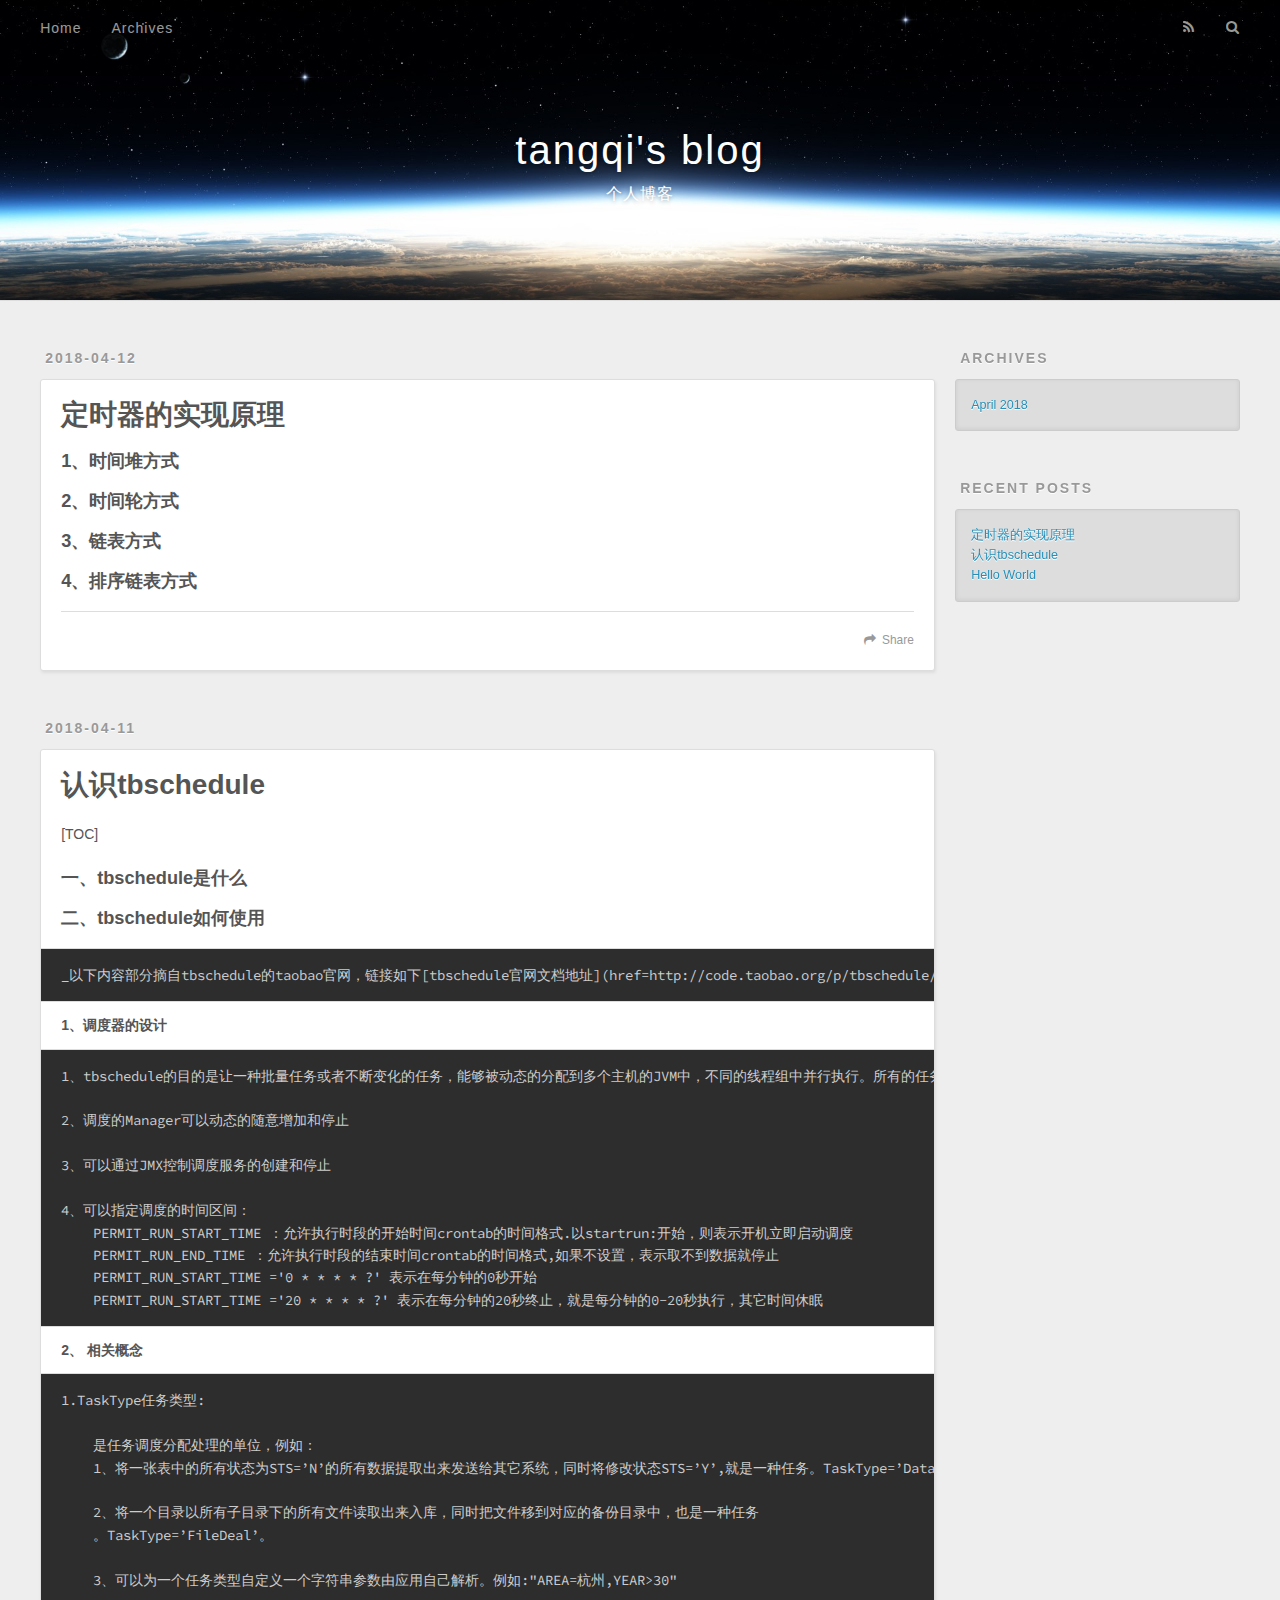
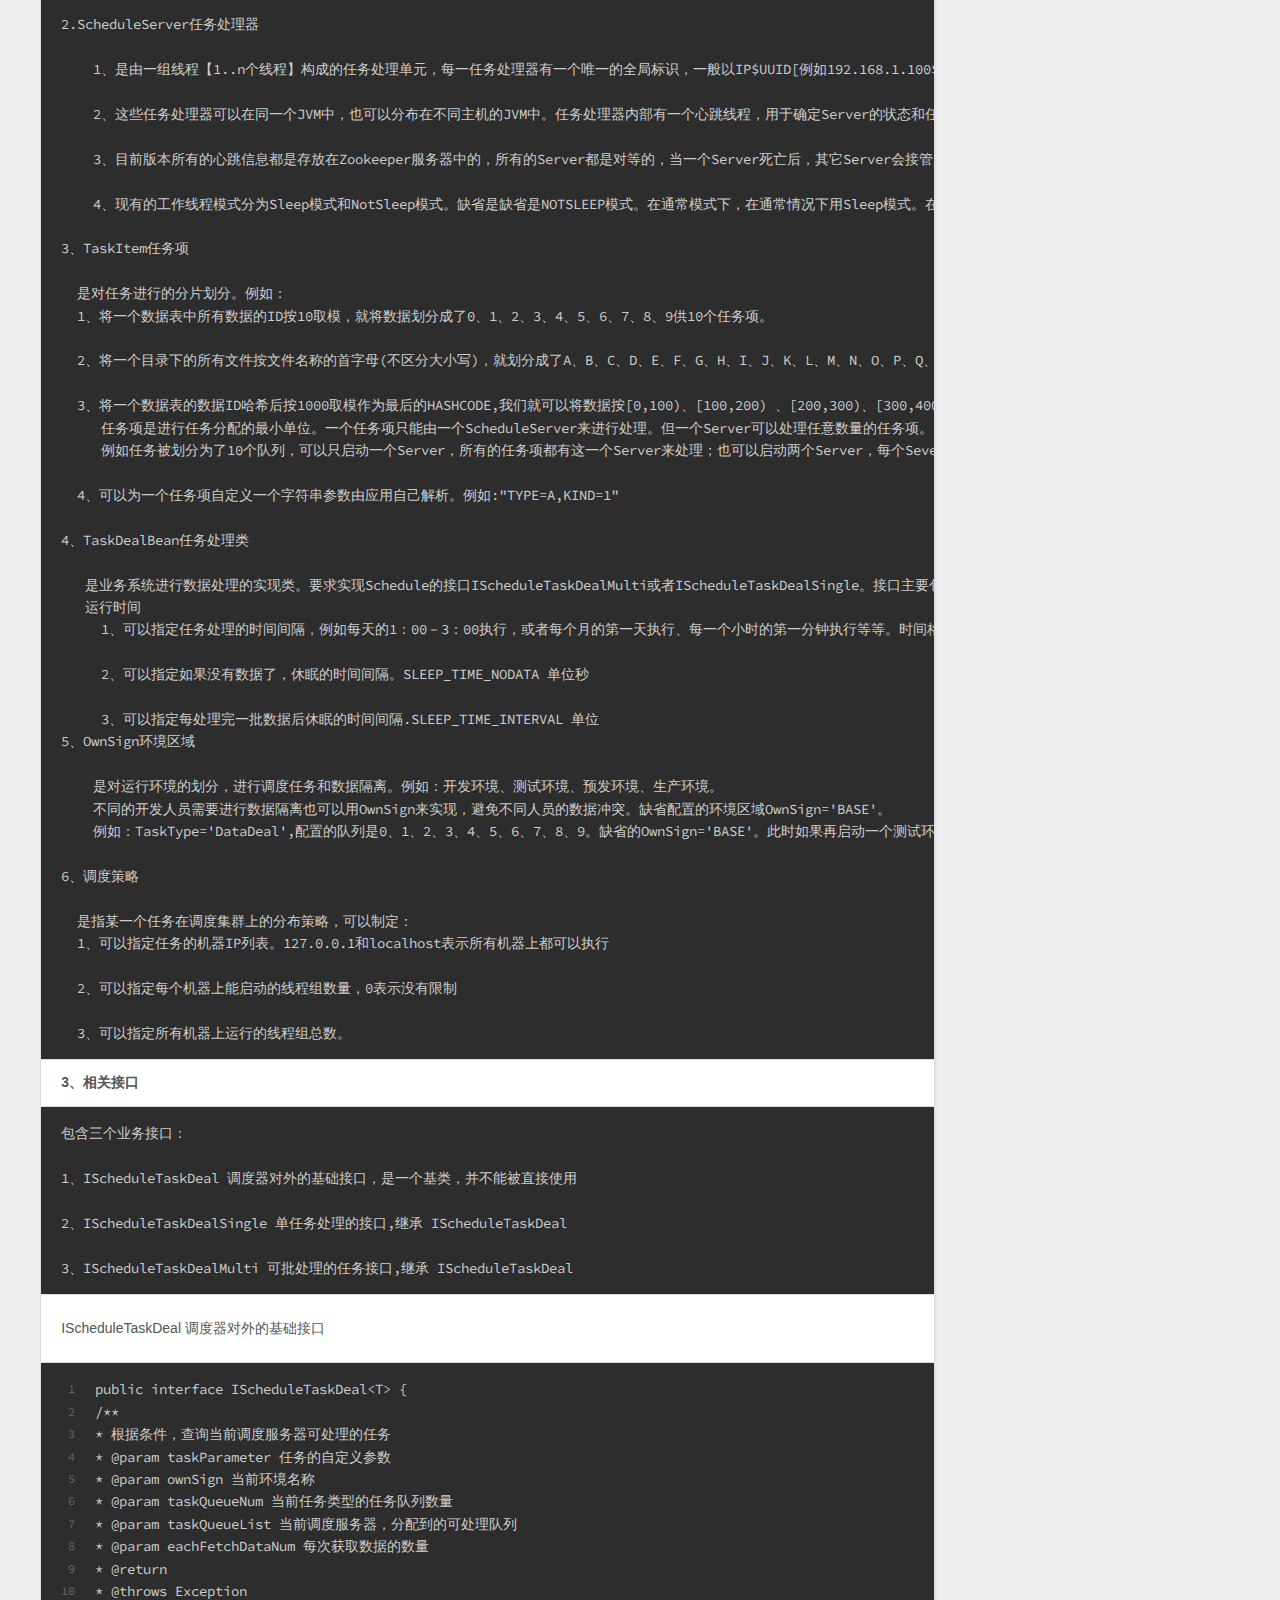
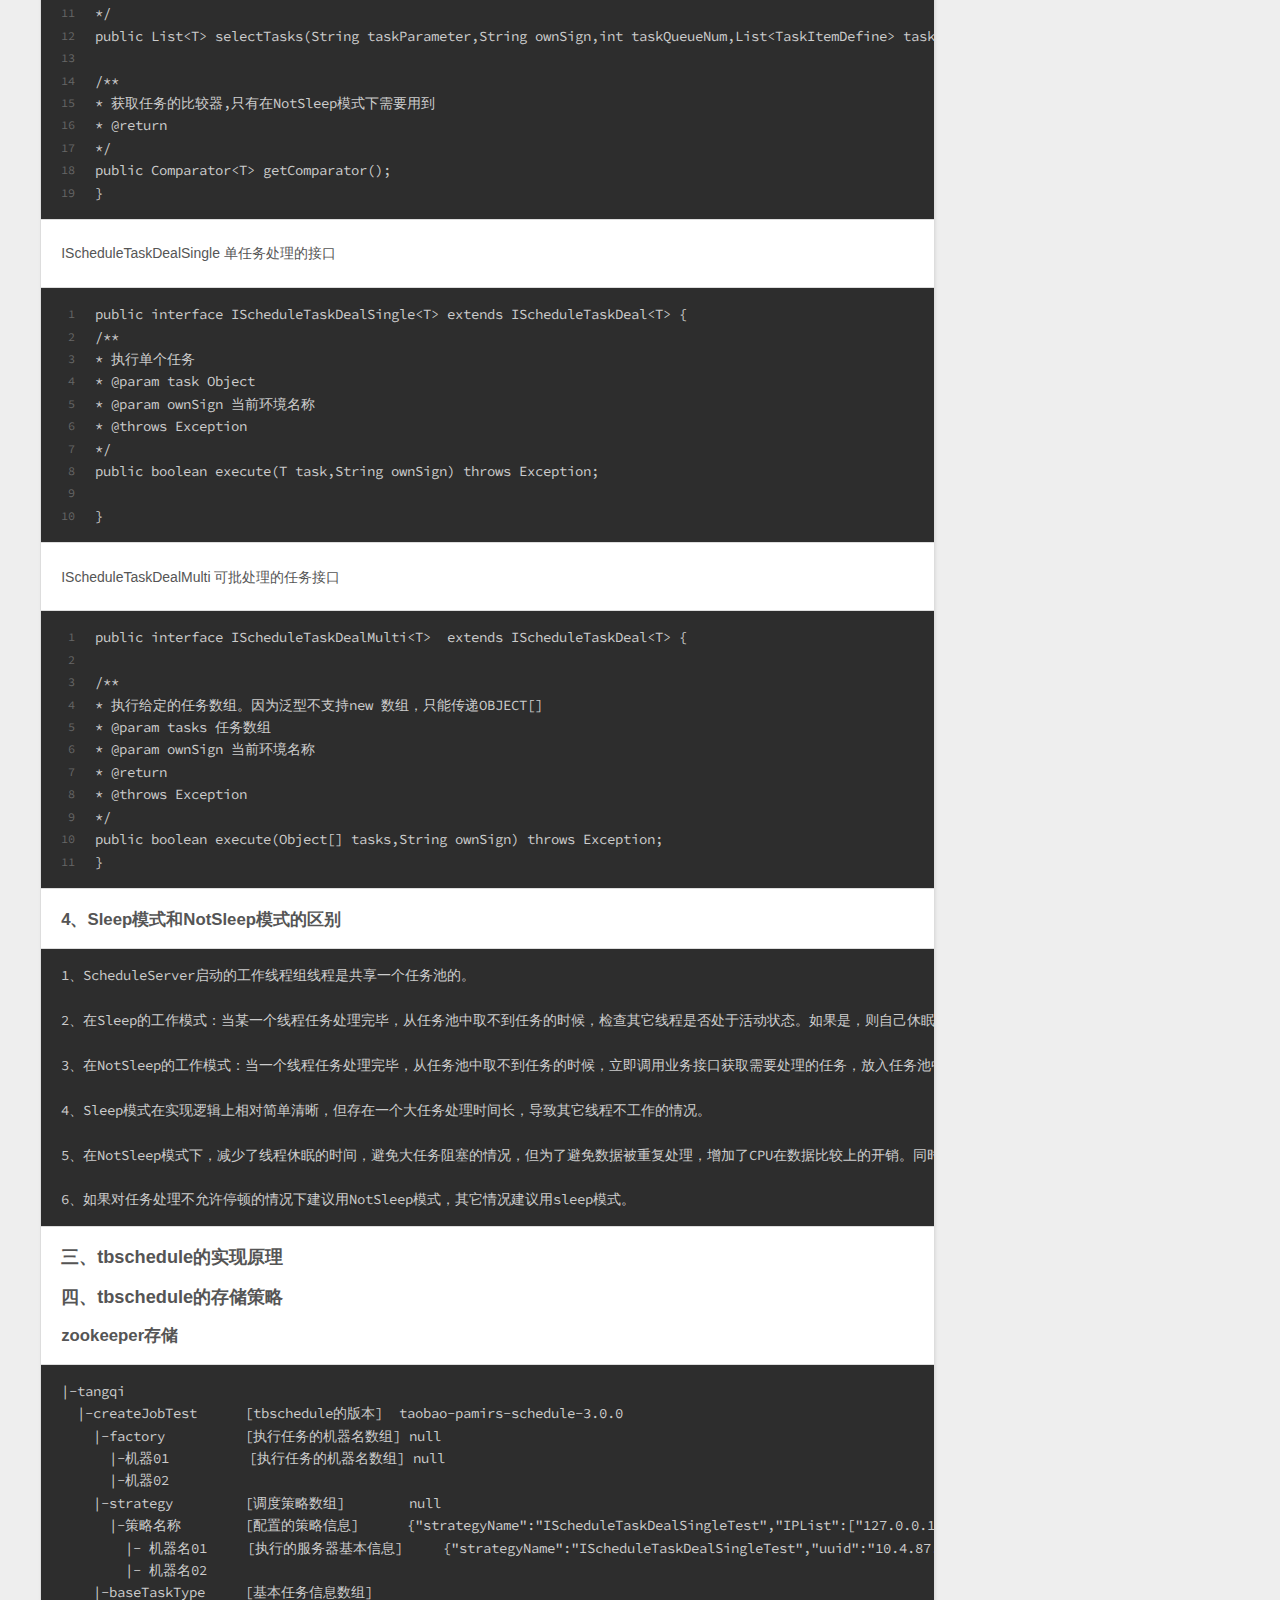
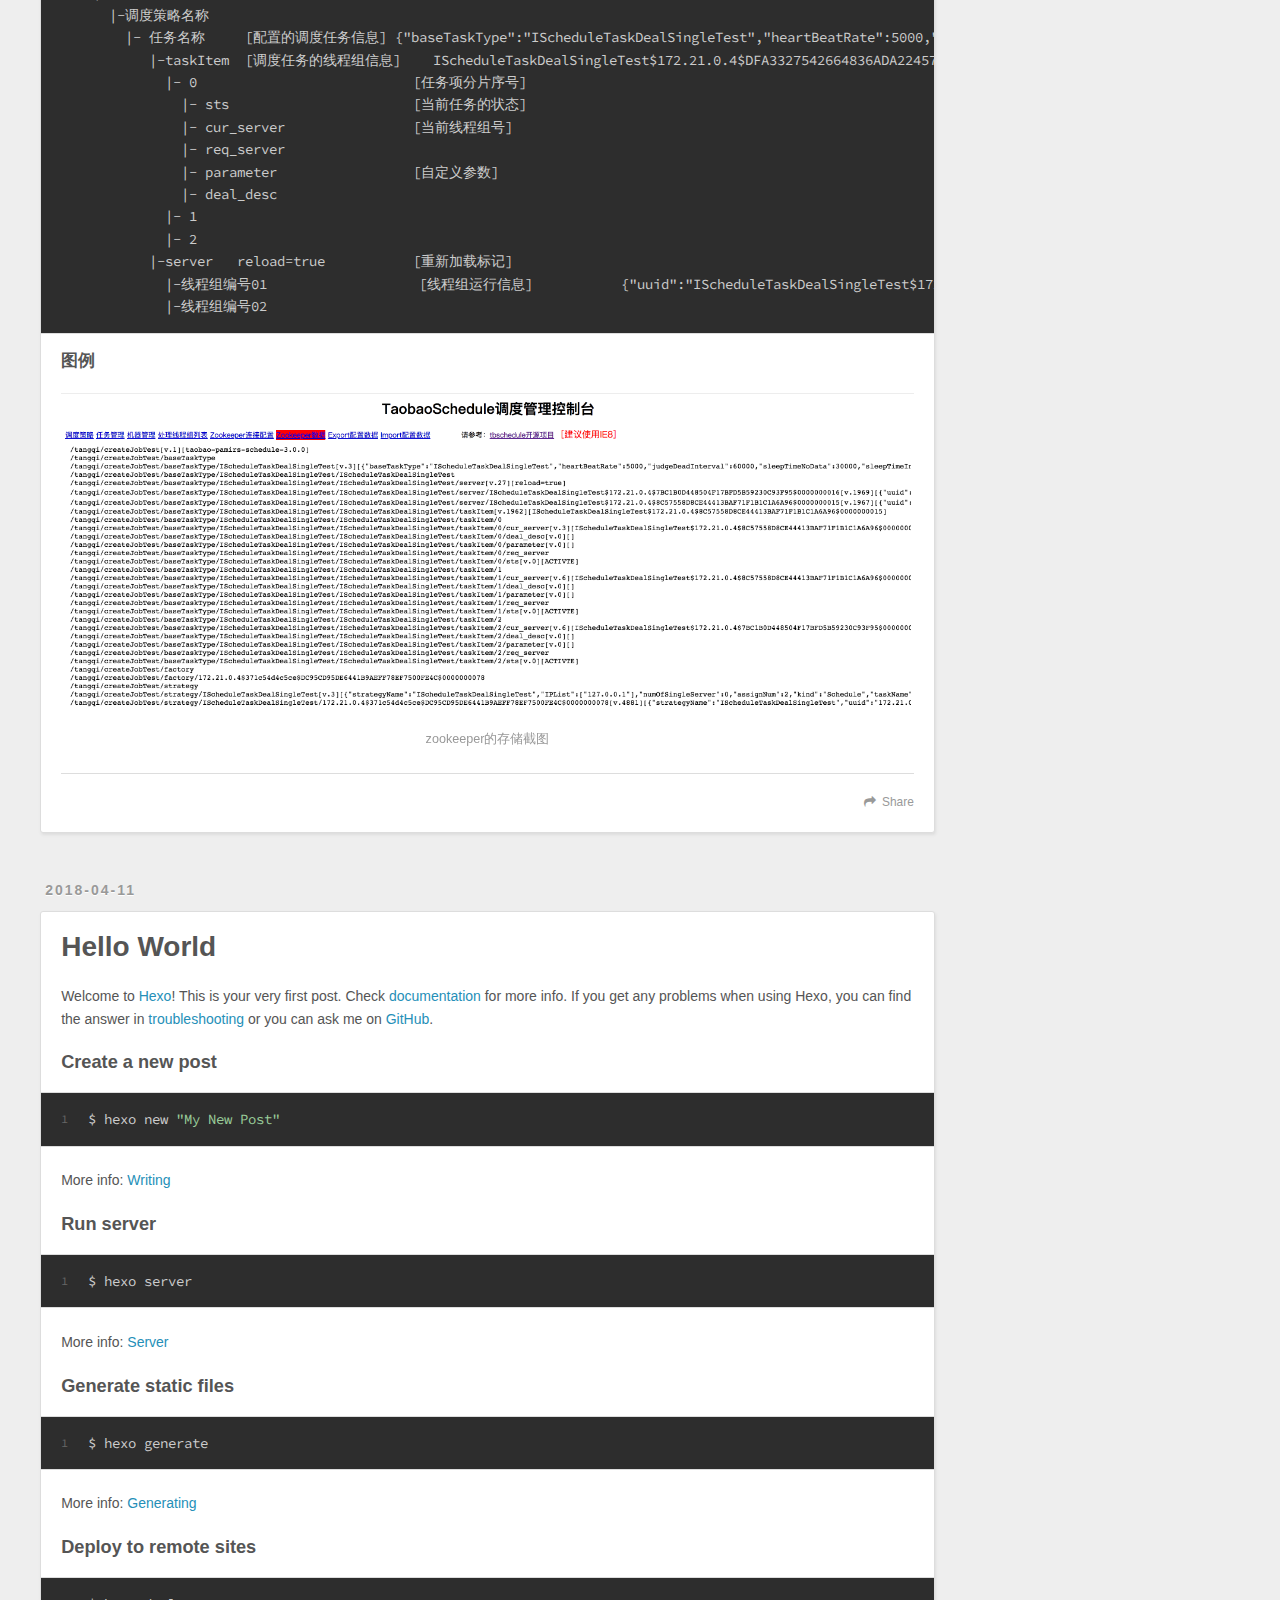
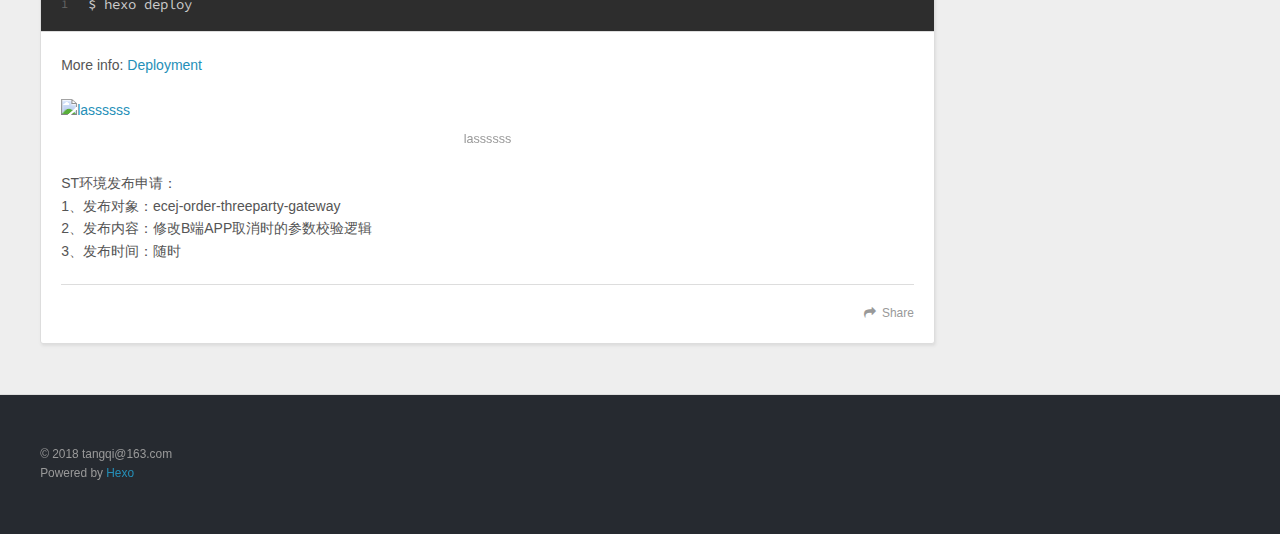
==== index.html @ 860bd38f "mac重构" ====
<!DOCTYPE html>
<html>
<head>
  <meta charset="utf-8">
  

  
  <title>tangqi&#39;s blog</title>
  <meta name="viewport" content="width=device-width, initial-scale=1, maximum-scale=1">
  <meta name="description" content="记录生活的点滴">
<meta property="og:type" content="website">
<meta property="og:title" content="tangqi&#39;s blog">
<meta property="og:url" content="http://yoursite.com/index.html">
<meta property="og:site_name" content="tangqi&#39;s blog">
<meta property="og:description" content="记录生活的点滴">
<meta property="og:locale" content="default">
<meta name="twitter:card" content="summary">
<meta name="twitter:title" content="tangqi&#39;s blog">
<meta name="twitter:description" content="记录生活的点滴">
  
    <link rel="alternate" href="/atom.xml" title="tangqi&#39;s blog" type="application/atom+xml">
  
  
    <link rel="icon" href="/favicon.png">
  
  
    <link href="//fonts.googleapis.com/css?family=Source+Code+Pro" rel="stylesheet" type="text/css">
  
  <link rel="stylesheet" href="/css/style.css">
</head>

<body>
  <div id="container">
    <div id="wrap">
      <header id="header">
  <div id="banner"></div>
  <div id="header-outer" class="outer">
    <div id="header-title" class="inner">
      <h1 id="logo-wrap">
        <a href="/" id="logo">tangqi&#39;s blog</a>
      </h1>
      
        <h2 id="subtitle-wrap">
          <a href="/" id="subtitle">个人博客</a>
        </h2>
      
    </div>
    <div id="header-inner" class="inner">
      <nav id="main-nav">
        <a id="main-nav-toggle" class="nav-icon"></a>
        
          <a class="main-nav-link" href="/">Home</a>
        
          <a class="main-nav-link" href="/archives">Archives</a>
        
      </nav>
      <nav id="sub-nav">
        
          <a id="nav-rss-link" class="nav-icon" href="/atom.xml" title="RSS Feed"></a>
        
        <a id="nav-search-btn" class="nav-icon" title="Search"></a>
      </nav>
      <div id="search-form-wrap">
        <form action="//google.com/search" method="get" accept-charset="UTF-8" class="search-form"><input type="search" name="q" class="search-form-input" placeholder="Search"><button type="submit" class="search-form-submit">&#xF002;</button><input type="hidden" name="sitesearch" value="http://yoursite.com"></form>
      </div>
    </div>
  </div>
</header>
      <div class="outer">
        <section id="main">
  
    <article id="post-定时器的实现原理" class="article article-type-post" itemscope itemprop="blogPost">
  <div class="article-meta">
    <a href="/2018/04/12/定时器的实现原理/" class="article-date">
  <time datetime="2018-04-12T03:17:11.000Z" itemprop="datePublished">2018-04-12</time>
</a>
    
  </div>
  <div class="article-inner">
    
    
      <header class="article-header">
        
  
    <h1 itemprop="name">
      <a class="article-title" href="/2018/04/12/定时器的实现原理/">定时器的实现原理</a>
    </h1>
  

      </header>
    
    <div class="article-entry" itemprop="articleBody">
      
        <h3 id="1、时间堆方式"><a href="#1、时间堆方式" class="headerlink" title="1、时间堆方式"></a>1、时间堆方式</h3><h3 id="2、时间轮方式"><a href="#2、时间轮方式" class="headerlink" title="2、时间轮方式"></a>2、时间轮方式</h3><h3 id="3、链表方式"><a href="#3、链表方式" class="headerlink" title="3、链表方式"></a>3、链表方式</h3><h3 id="4、排序链表方式"><a href="#4、排序链表方式" class="headerlink" title="4、排序链表方式"></a>4、排序链表方式</h3>
      
    </div>
    <footer class="article-footer">
      <a data-url="http://yoursite.com/2018/04/12/定时器的实现原理/" data-id="cjg4wrd3o0001itx9ycddxtvm" class="article-share-link">Share</a>
      
      
    </footer>
  </div>
  
</article>


  
    <article id="post-认识tbschedule" class="article article-type-post" itemscope itemprop="blogPost">
  <div class="article-meta">
    <a href="/2018/04/11/认识tbschedule/" class="article-date">
  <time datetime="2018-04-11T03:59:31.000Z" itemprop="datePublished">2018-04-11</time>
</a>
    
  </div>
  <div class="article-inner">
    
    
      <header class="article-header">
        
  
    <h1 itemprop="name">
      <a class="article-title" href="/2018/04/11/认识tbschedule/">认识tbschedule</a>
    </h1>
  

      </header>
    
    <div class="article-entry" itemprop="articleBody">
      
        <p>[TOC]</p>
<h3 id="一、tbschedule是什么"><a href="#一、tbschedule是什么" class="headerlink" title="一、tbschedule是什么"></a>一、tbschedule是什么</h3><h3 id="二、tbschedule如何使用"><a href="#二、tbschedule如何使用" class="headerlink" title="二、tbschedule如何使用"></a>二、tbschedule如何使用</h3><pre><code>_以下内容部分摘自tbschedule的taobao官网，链接如下[tbschedule官网文档地址](href=http://code.taobao.org/p/tbschedule/wiki/index/)_
</code></pre><h5 id="1、调度器的设计"><a href="#1、调度器的设计" class="headerlink" title="1、调度器的设计"></a>1、调度器的设计</h5><pre><code>1、tbschedule的目的是让一种批量任务或者不断变化的任务，能够被动态的分配到多个主机的JVM中，不同的线程组中并行执行。所有的任务能够被不重复，不遗漏的快速处理。

2、调度的Manager可以动态的随意增加和停止

3、可以通过JMX控制调度服务的创建和停止

4、可以指定调度的时间区间：
    PERMIT_RUN_START_TIME ：允许执行时段的开始时间crontab的时间格式.以startrun:开始，则表示开机立即启动调度
    PERMIT_RUN_END_TIME ：允许执行时段的结束时间crontab的时间格式,如果不设置，表示取不到数据就停止
    PERMIT_RUN_START_TIME =&apos;0 * * * * ?&apos; 表示在每分钟的0秒开始
    PERMIT_RUN_START_TIME =&apos;20 * * * * ?&apos; 表示在每分钟的20秒终止，就是每分钟的0-20秒执行，其它时间休眠
</code></pre><h5 id="2、-相关概念"><a href="#2、-相关概念" class="headerlink" title="2、 相关概念"></a>2、 相关概念</h5><pre><code>1.TaskType任务类型:

    是任务调度分配处理的单位，例如：
    1、将一张表中的所有状态为STS=’N’的所有数据提取出来发送给其它系统，同时将修改状态STS=’Y’,就是一种任务。TaskType=’DataDeal’

    2、将一个目录以所有子目录下的所有文件读取出来入库，同时把文件移到对应的备份目录中，也是一种任务
    。TaskType=’FileDeal’。

    3、可以为一个任务类型自定义一个字符串参数由应用自己解析。例如:&quot;AREA=杭州,YEAR&gt;30&quot;

2.ScheduleServer任务处理器

    1、是由一组线程【1..n个线程】构成的任务处理单元，每一任务处理器有一个唯一的全局标识，一般以IP$UUID[例如192.168.1.100$0C78F0C0FA084E54B6665F4D00FA73DC]的形式出现。 一个任务类型的数据可以由1..n个任务处理器同时进行。

    2、这些任务处理器可以在同一个JVM中，也可以分布在不同主机的JVM中。任务处理器内部有一个心跳线程，用于确定Server的状态和任务的动态分配，有一组工作线程，负责处理查询任务和具体的任务处理工作。

    3、目前版本所有的心跳信息都是存放在Zookeeper服务器中的，所有的Server都是对等的，当一个Server死亡后，其它Server会接管起拥有的任务队列，期间会有几个心跳周期的时延。后续可以用类似ConfigerServer类的存储。

    4、现有的工作线程模式分为Sleep模式和NotSleep模式。缺省是缺省是NOTSLEEP模式。在通常模式下，在通常情况下用Sleep模式。在一些特殊情况需要用NotSleep模式。两者之间的差异在后续进行描述。

3、TaskItem任务项

  是对任务进行的分片划分。例如：
  1、将一个数据表中所有数据的ID按10取模，就将数据划分成了0、1、2、3、4、5、6、7、8、9供10个任务项。

  2、将一个目录下的所有文件按文件名称的首字母(不区分大小写)，就划分成了A、B、C、D、E、F、G、H、I、J、K、L、M、N、O、P、Q、R、S、T、U、V、W、X、Y、Z供26个队列。

  3、将一个数据表的数据ID哈希后按1000取模作为最后的HASHCODE,我们就可以将数据按[0,100)、[100,200) 、[200,300)、[300,400) 、[400,500)、[500,600)、[600,700)、[700,800)、[800,900)、 [900,1000)划分为十个任务项，当然你也可以划分为100个任务项，最多是1000个任务项。
     任务项是进行任务分配的最小单位。一个任务项只能由一个ScheduleServer来进行处理。但一个Server可以处理任意数量的任务项。
     例如任务被划分为了10个队列，可以只启动一个Server，所有的任务项都有这一个Server来处理；也可以启动两个Server，每个Sever处理5个任务项；但最多只能启动10个Server，每一个ScheduleServer只处理一个任务项。如果在多，则第11个及之后的Server将不起作用，处于休眠状态。

  4、可以为一个任务项自定义一个字符串参数由应用自己解析。例如:&quot;TYPE=A,KIND=1&quot;

4、TaskDealBean任务处理类

   是业务系统进行数据处理的实现类。要求实现Schedule的接口IScheduleTaskDealMulti或者IScheduleTaskDealSingle。接口主要包括两个方法。一个是根据调度器分配到的队列查询数据的接口，一个是进行数据处理的接口。
   运行时间
     1、可以指定任务处理的时间间隔，例如每天的1：00－3：00执行，或者每个月的第一天执行、每一个小时的第一分钟执行等等。时间格式与crontab相同。如果不指定就表示一致运行。PERMIT_RUN_START_TIME,PERMIT_RUN_END_TIME

     2、可以指定如果没有数据了，休眠的时间间隔。SLEEP_TIME_NODATA 单位秒

     3、可以指定每处理完一批数据后休眠的时间间隔.SLEEP_TIME_INTERVAL 单位
5、OwnSign环境区域

    是对运行环境的划分，进行调度任务和数据隔离。例如：开发环境、测试环境、预发环境、生产环境。
    不同的开发人员需要进行数据隔离也可以用OwnSign来实现，避免不同人员的数据冲突。缺省配置的环境区域OwnSign=&apos;BASE&apos;。
    例如：TaskType=&apos;DataDeal&apos;,配置的队列是0、1、2、3、4、5、6、7、8、9。缺省的OwnSign=&apos;BASE&apos;。此时如果再启动一个测试环境，则Schedule会动态生成一个TaskType=&apos;DataDeal-Test&apos;的任务类型，环境会作为一个变量传递给业务接口，由业务接口的实现类，在读取数据和处理数据的时候进行确定。业务系统一种典型的做法就是在数据表中增加一个OWN_SIGN字段。在创建数据的时候根据运行环境填入对应的环境名称，在Schedule中就可以环境的区分了。

6、调度策略

  是指某一个任务在调度集群上的分布策略，可以制定：
  1、可以指定任务的机器IP列表。127.0.0.1和localhost表示所有机器上都可以执行

  2、可以指定每个机器上能启动的线程组数量，0表示没有限制

  3、可以指定所有机器上运行的线程组总数。
</code></pre><h5 id="3、相关接口"><a href="#3、相关接口" class="headerlink" title="3、相关接口"></a>3、相关接口</h5><pre><code>包含三个业务接口：

1、IScheduleTaskDeal 调度器对外的基础接口，是一个基类，并不能被直接使用

2、IScheduleTaskDealSingle 单任务处理的接口,继承 IScheduleTaskDeal

3、IScheduleTaskDealMulti 可批处理的任务接口,继承 IScheduleTaskDeal
</code></pre><p>IScheduleTaskDeal 调度器对外的基础接口<br><figure class="highlight plain"><table><tr><td class="gutter"><pre><span class="line">1</span><br><span class="line">2</span><br><span class="line">3</span><br><span class="line">4</span><br><span class="line">5</span><br><span class="line">6</span><br><span class="line">7</span><br><span class="line">8</span><br><span class="line">9</span><br><span class="line">10</span><br><span class="line">11</span><br><span class="line">12</span><br><span class="line">13</span><br><span class="line">14</span><br><span class="line">15</span><br><span class="line">16</span><br><span class="line">17</span><br><span class="line">18</span><br><span class="line">19</span><br></pre></td><td class="code"><pre><span class="line">public interface IScheduleTaskDeal&lt;T&gt; &#123;</span><br><span class="line">/**</span><br><span class="line">* 根据条件，查询当前调度服务器可处理的任务</span><br><span class="line">* @param taskParameter 任务的自定义参数</span><br><span class="line">* @param ownSign 当前环境名称</span><br><span class="line">* @param taskQueueNum 当前任务类型的任务队列数量</span><br><span class="line">* @param taskQueueList 当前调度服务器，分配到的可处理队列</span><br><span class="line">* @param eachFetchDataNum 每次获取数据的数量</span><br><span class="line">* @return</span><br><span class="line">* @throws Exception</span><br><span class="line">*/</span><br><span class="line">public List&lt;T&gt; selectTasks(String taskParameter,String ownSign,int taskQueueNum,List&lt;TaskItemDefine&gt; taskItemList,int eachFetchDataNum) throws Exception;</span><br><span class="line"></span><br><span class="line">/**</span><br><span class="line">* 获取任务的比较器,只有在NotSleep模式下需要用到</span><br><span class="line">* @return</span><br><span class="line">*/</span><br><span class="line">public Comparator&lt;T&gt; getComparator();</span><br><span class="line">&#125;</span><br></pre></td></tr></table></figure></p>
<p>IScheduleTaskDealSingle 单任务处理的接口<br><figure class="highlight plain"><table><tr><td class="gutter"><pre><span class="line">1</span><br><span class="line">2</span><br><span class="line">3</span><br><span class="line">4</span><br><span class="line">5</span><br><span class="line">6</span><br><span class="line">7</span><br><span class="line">8</span><br><span class="line">9</span><br><span class="line">10</span><br></pre></td><td class="code"><pre><span class="line">public interface IScheduleTaskDealSingle&lt;T&gt; extends IScheduleTaskDeal&lt;T&gt; &#123;</span><br><span class="line">/**</span><br><span class="line">* 执行单个任务</span><br><span class="line">* @param task Object</span><br><span class="line">* @param ownSign 当前环境名称</span><br><span class="line">* @throws Exception</span><br><span class="line">*/</span><br><span class="line">public boolean execute(T task,String ownSign) throws Exception;</span><br><span class="line"></span><br><span class="line">&#125;</span><br></pre></td></tr></table></figure></p>
<p>IScheduleTaskDealMulti 可批处理的任务接口<br><figure class="highlight plain"><table><tr><td class="gutter"><pre><span class="line">1</span><br><span class="line">2</span><br><span class="line">3</span><br><span class="line">4</span><br><span class="line">5</span><br><span class="line">6</span><br><span class="line">7</span><br><span class="line">8</span><br><span class="line">9</span><br><span class="line">10</span><br><span class="line">11</span><br></pre></td><td class="code"><pre><span class="line">public interface IScheduleTaskDealMulti&lt;T&gt;  extends IScheduleTaskDeal&lt;T&gt; &#123;</span><br><span class="line"></span><br><span class="line">/**</span><br><span class="line">* 执行给定的任务数组。因为泛型不支持new 数组，只能传递OBJECT[]</span><br><span class="line">* @param tasks 任务数组</span><br><span class="line">* @param ownSign 当前环境名称</span><br><span class="line">* @return</span><br><span class="line">* @throws Exception</span><br><span class="line">*/</span><br><span class="line">public boolean execute(Object[] tasks,String ownSign) throws Exception;</span><br><span class="line">&#125;</span><br></pre></td></tr></table></figure></p>
<h4 id="4、Sleep模式和NotSleep模式的区别"><a href="#4、Sleep模式和NotSleep模式的区别" class="headerlink" title="4、Sleep模式和NotSleep模式的区别"></a>4、Sleep模式和NotSleep模式的区别</h4><pre><code>1、ScheduleServer启动的工作线程组线程是共享一个任务池的。

2、在Sleep的工作模式：当某一个线程任务处理完毕，从任务池中取不到任务的时候，检查其它线程是否处于活动状态。如果是，则自己休眠；如果其它线程都已经因为没有任务进入休眠，当前线程是最后一个活动线程的时候，就调用业务接口，获取需要处理的任务，放入任务池中，同时唤醒其它休眠线程开始工作。

3、在NotSleep的工作模式：当一个线程任务处理完毕，从任务池中取不到任务的时候，立即调用业务接口获取需要处理的任务，放入任务池中。

4、Sleep模式在实现逻辑上相对简单清晰，但存在一个大任务处理时间长，导致其它线程不工作的情况。

5、在NotSleep模式下，减少了线程休眠的时间，避免大任务阻塞的情况，但为了避免数据被重复处理，增加了CPU在数据比较上的开销。同时要求业务接口实现对象的比较接口。

6、如果对任务处理不允许停顿的情况下建议用NotSleep模式，其它情况建议用sleep模式。
</code></pre><h3 id="三、tbschedule的实现原理"><a href="#三、tbschedule的实现原理" class="headerlink" title="三、tbschedule的实现原理"></a>三、tbschedule的实现原理</h3><h3 id="四、tbschedule的存储策略"><a href="#四、tbschedule的存储策略" class="headerlink" title="四、tbschedule的存储策略"></a>四、tbschedule的存储策略</h3><h4 id="zookeeper存储"><a href="#zookeeper存储" class="headerlink" title="zookeeper存储"></a>zookeeper存储</h4><pre><code>|-tangqi
  |-createJobTest      [tbschedule的版本]  taobao-pamirs-schedule-3.0.0
    |-factory          [执行任务的机器名数组] null
      |-机器01          [执行任务的机器名数组] null
      |-机器02
    |-strategy         [调度策略数组]        null
      |-策略名称        [配置的策略信息]      {&quot;strategyName&quot;:&quot;IScheduleTaskDealSingleTest&quot;,&quot;IPList&quot;:[&quot;127.0.0.1&quot;],&quot;numOfSingleServer&quot;:1,&quot;assignNum&quot;:2,&quot;kind&quot;:&quot;Schedule&quot;,&quot;taskName&quot;:&quot;IScheduleTaskDealSingleTest&quot;,&quot;taskParameter&quot;:&quot;&quot;,&quot;sts&quot;:&quot;resume&quot;}
        |- 机器名01     [执行的服务器基本信息]     {&quot;strategyName&quot;:&quot;IScheduleTaskDealSingleTest&quot;,&quot;uuid&quot;:&quot;10.4.87.126$tangqideMacBook-Pro.local$DAA4F8EC1A6440DFA5DED2CC70836DF1$0000000076&quot;,&quot;requestNum&quot;:1,&quot;currentNum&quot;:0,&quot;message&quot;:&quot;&quot;}
        |- 机器名02
    |-baseTaskType     [基本任务信息数组]
      |-调度策略名称
        |- 任务名称     [配置的调度任务信息] {&quot;baseTaskType&quot;:&quot;IScheduleTaskDealSingleTest&quot;,&quot;heartBeatRate&quot;:5000,&quot;judgeDeadInterval&quot;:60000,&quot;sleepTimeNoData&quot;:30000,&quot;sleepTimeInterval&quot;:30000,&quot;fetchDataNumber&quot;:200,&quot;executeNumber&quot;:1,&quot;threadNumber&quot;:5,&quot;processorType&quot;:&quot;SLEEP&quot;,&quot;permitRunStartTime&quot;:&quot;0 0/1 * * * ? &quot;,&quot;expireOwnSignInterval&quot;:1.0,&quot;dealBeanName&quot;:&quot;iScheduleTaskDealSingleTest&quot;,&quot;taskParameter&quot;:&quot;&quot;,&quot;taskKind&quot;:&quot;static&quot;,&quot;taskItems&quot;:[&quot;0&quot;,&quot;1&quot;,&quot;2&quot;],&quot;maxTaskItemsOfOneThreadGroup&quot;:0,&quot;version&quot;:0,&quot;sts&quot;:&quot;resume&quot;}
           |-taskItem  [调度任务的线程组信息]    IScheduleTaskDealSingleTest$172.21.0.4$DFA3327542664836ADA22457DF3E475E$0000000000
             |- 0                           [任务项分片序号]
               |- sts                       [当前任务的状态]
               |- cur_server                [当前线程组号]
               |- req_server
               |- parameter                 [自定义参数]
               |- deal_desc
             |- 1
             |- 2
           |-server   reload=true           [重新加载标记]
             |-线程组编号01                   [线程组运行信息]           {&quot;uuid&quot;:&quot;IScheduleTaskDealSingleTest$172.21.0.4$DE7717722A4044E5B2DEF48010851494$0000000002&quot;,&quot;id&quot;:18041781511180,&quot;taskType&quot;:&quot;IScheduleTaskDealSingleTest&quot;,&quot;baseTaskType&quot;:&quot;IScheduleTaskDealSingleTest&quot;,&quot;ownSign&quot;:&quot;BASE&quot;,&quot;ip&quot;:&quot;172.21.0.4&quot;,&quot;hostName&quot;:&quot;371c54d4c5ce&quot;,&quot;threadNum&quot;:5,&quot;registerTime&quot;:&quot;2018-04-17 10:48:21&quot;,&quot;heartBeatTime&quot;:&quot;2018-04-17 11:03:52&quot;,&quot;lastFetchDataTime&quot;:&quot;2018-04-17 11:03:35&quot;,&quot;dealInfoDesc&quot;:&quot;到达开始时间,resume调度:FetchDataCount\u003d29,FetchDataNum\u003d290000,DealDataSucess\u003d290000,DealDataFail\u003d0,DealSpendTime\u003d1845,otherCompareCount\u003d0&quot;,&quot;nextRunStartTime&quot;:&quot;2018-04-17 11:04:00&quot;,&quot;nextRunEndTime&quot;:&quot;当不能获取到数据的时候pause&quot;,&quot;version&quot;:203,&quot;isRegister&quot;:true,&quot;managerFactoryUUID&quot;:&quot;172.21.0.4$371c54d4c5ce$B47DA5478C0D49D092592F584F4A3A51$0000000075&quot;}
             |-线程组编号02
</code></pre><h4 id="图例"><a href="#图例" class="headerlink" title="图例"></a>图例</h4><p><img src="/2018/04/11/认识tbschedule/tbschedule_zookeeper.png" alt="zookeeper的存储截图"></p>

      
    </div>
    <footer class="article-footer">
      <a data-url="http://yoursite.com/2018/04/11/认识tbschedule/" data-id="cjg4wrd3w0002itx9p0rtgrrb" class="article-share-link">Share</a>
      
      
    </footer>
  </div>
  
</article>


  
    <article id="post-hello-world" class="article article-type-post" itemscope itemprop="blogPost">
  <div class="article-meta">
    <a href="/2018/04/11/hello-world/" class="article-date">
  <time datetime="2018-04-11T03:37:21.997Z" itemprop="datePublished">2018-04-11</time>
</a>
    
  </div>
  <div class="article-inner">
    
    
      <header class="article-header">
        
  
    <h1 itemprop="name">
      <a class="article-title" href="/2018/04/11/hello-world/">Hello World</a>
    </h1>
  

      </header>
    
    <div class="article-entry" itemprop="articleBody">
      
        <p>Welcome to <a href="https://hexo.io/" target="_blank" rel="noopener">Hexo</a>! This is your very first post. Check <a href="https://hexo.io/docs/" target="_blank" rel="noopener">documentation</a> for more info. If you get any problems when using Hexo, you can find the answer in <a href="https://hexo.io/docs/troubleshooting.html" target="_blank" rel="noopener">troubleshooting</a> or you can ask me on <a href="https://github.com/hexojs/hexo/issues" target="_blank" rel="noopener">GitHub</a>.</p>
<h3 id="Create-a-new-post"><a href="#Create-a-new-post" class="headerlink" title="Create a new post"></a>Create a new post</h3><figure class="highlight bash"><table><tr><td class="gutter"><pre><span class="line">1</span><br></pre></td><td class="code"><pre><span class="line">$ hexo new <span class="string">"My New Post"</span></span><br></pre></td></tr></table></figure>
<p>More info: <a href="https://hexo.io/docs/writing.html" target="_blank" rel="noopener">Writing</a></p>
<h3 id="Run-server"><a href="#Run-server" class="headerlink" title="Run server"></a>Run server</h3><figure class="highlight bash"><table><tr><td class="gutter"><pre><span class="line">1</span><br></pre></td><td class="code"><pre><span class="line">$ hexo server</span><br></pre></td></tr></table></figure>
<p>More info: <a href="https://hexo.io/docs/server.html" target="_blank" rel="noopener">Server</a></p>
<h3 id="Generate-static-files"><a href="#Generate-static-files" class="headerlink" title="Generate static files"></a>Generate static files</h3><figure class="highlight bash"><table><tr><td class="gutter"><pre><span class="line">1</span><br></pre></td><td class="code"><pre><span class="line">$ hexo generate</span><br></pre></td></tr></table></figure>
<p>More info: <a href="https://hexo.io/docs/generating.html" target="_blank" rel="noopener">Generating</a></p>
<h3 id="Deploy-to-remote-sites"><a href="#Deploy-to-remote-sites" class="headerlink" title="Deploy to remote sites"></a>Deploy to remote sites</h3><figure class="highlight bash"><table><tr><td class="gutter"><pre><span class="line">1</span><br></pre></td><td class="code"><pre><span class="line">$ hexo deploy</span><br></pre></td></tr></table></figure>
<p>More info: <a href="https://hexo.io/docs/deployment.html" target="_blank" rel="noopener">Deployment</a></p>
<p><img src="/2018/04/11/hello-world/ls.png" alt="lassssss"></p>
<p>ST环境发布申请：<br>1、发布对象：ecej-order-threeparty-gateway<br>2、发布内容：修改B端APP取消时的参数校验逻辑<br>3、发布时间：随时</p>

      
    </div>
    <footer class="article-footer">
      <a data-url="http://yoursite.com/2018/04/11/hello-world/" data-id="cjg4wrd3f0000itx9uxq7nbwk" class="article-share-link">Share</a>
      
      
    </footer>
  </div>
  
</article>


  


</section>
        
          <aside id="sidebar">
  
    

  
    

  
    
  
    
  <div class="widget-wrap">
    <h3 class="widget-title">Archives</h3>
    <div class="widget">
      <ul class="archive-list"><li class="archive-list-item"><a class="archive-list-link" href="/archives/2018/04/">April 2018</a></li></ul>
    </div>
  </div>


  
    
  <div class="widget-wrap">
    <h3 class="widget-title">Recent Posts</h3>
    <div class="widget">
      <ul>
        
          <li>
            <a href="/2018/04/12/定时器的实现原理/">定时器的实现原理</a>
          </li>
        
          <li>
            <a href="/2018/04/11/认识tbschedule/">认识tbschedule</a>
          </li>
        
          <li>
            <a href="/2018/04/11/hello-world/">Hello World</a>
          </li>
        
      </ul>
    </div>
  </div>

  
</aside>
        
      </div>
      <footer id="footer">
  
  <div class="outer">
    <div id="footer-info" class="inner">
      &copy; 2018 tangqi@163.com<br>
      Powered by <a href="http://hexo.io/" target="_blank">Hexo</a>
    </div>
  </div>
</footer>
    </div>
    <nav id="mobile-nav">
  
    <a href="/" class="mobile-nav-link">Home</a>
  
    <a href="/archives" class="mobile-nav-link">Archives</a>
  
</nav>
    

<script src="//ajax.googleapis.com/ajax/libs/jquery/2.0.3/jquery.min.js"></script>


  <link rel="stylesheet" href="/fancybox/jquery.fancybox.css">
  <script src="/fancybox/jquery.fancybox.pack.js"></script>


<script src="/js/script.js"></script>



  </div>
</body>
</html>
---- css/style.css ----
body {
  width: 100%;
}
body:before,
body:after {
  content: "";
  display: table;
}
body:after {
  clear: both;
}
html,
body,
div,
span,
applet,
object,
iframe,
h1,
h2,
h3,
h4,
h5,
h6,
p,
blockquote,
pre,
a,
abbr,
acronym,
address,
big,
cite,
code,
del,
dfn,
em,
img,
ins,
kbd,
q,
s,
samp,
small,
strike,
strong,
sub,
sup,
tt,
var,
dl,
dt,
dd,
ol,
ul,
li,
fieldset,
form,
label,
legend,
table,
caption,
tbody,
tfoot,
thead,
tr,
th,
td {
  margin: 0;
  padding: 0;
  border: 0;
  outline: 0;
  font-weight: inherit;
  font-style: inherit;
  font-family: inherit;
  font-size: 100%;
  vertical-align: baseline;
}
body {
  line-height: 1;
  color: #000;
  background: #fff;
}
ol,
ul {
  list-style: none;
}
table {
  border-collapse: separate;
  border-spacing: 0;
  vertical-align: middle;
}
caption,
th,
td {
  text-align: left;
  font-weight: normal;
  vertical-align: middle;
}
a img {
  border: none;
}
input,
button {
  margin: 0;
  padding: 0;
}
input::-moz-focus-inner,
button::-moz-focus-inner {
  border: 0;
  padding: 0;
}
@font-face {
  font-family: FontAwesome;
  font-style: normal;
  font-weight: normal;
  src: url("fonts/fontawesome-webfont.eot?v=#4.0.3");
  src: url("fonts/fontawesome-webfont.eot?#iefix&v=#4.0.3") format("embedded-opentype"), url("fonts/fontawesome-webfont.woff?v=#4.0.3") format("woff"), url("fonts/fontawesome-webfont.ttf?v=#4.0.3") format("truetype"), url("fonts/fontawesome-webfont.svg#fontawesomeregular?v=#4.0.3") format("svg");
}
html,
body,
#container {
  height: 100%;
}
body {
  background: #eee;
  font: 14px -apple-system, BlinkMacSystemFont, "Segoe UI", "Roboto", "Oxygen", "Ubuntu", "Cantarell", "Fira Sans", "Droid Sans", "Helvetica Neue", sans-serif;
  -webkit-text-size-adjust: 100%;
}
.outer {
  max-width: 1220px;
  margin: 0 auto;
  padding: 0 20px;
}
.outer:before,
.outer:after {
  content: "";
  display: table;
}
.outer:after {
  clear: both;
}
.inner {
  display: inline;
  float: left;
  width: 98.33333333333333%;
  margin: 0 0.833333333333333%;
}
.left,
.alignleft {
  float: left;
}
.right,
.alignright {
  float: right;
}
.clear {
  clear: both;
}
#container {
  position: relative;
}
.mobile-nav-on {
  overflow: hidden;
}
#wrap {
  height: 100%;
  width: 100%;
  position: absolute;
  top: 0;
  left: 0;
  -webkit-transition: 0.2s ease-out;
  -moz-transition: 0.2s ease-out;
  -ms-transition: 0.2s ease-out;
  transition: 0.2s ease-out;
  z-index: 1;
  background: #eee;
}
.mobile-nav-on #wrap {
  left: 280px;
}
@media screen and (min-width: 768px) {
  #main {
    display: inline;
    float: left;
    width: 73.33333333333333%;
    margin: 0 0.833333333333333%;
  }
}
.article-date,
.article-category-link,
.archive-year,
.widget-title {
  text-decoration: none;
  text-transform: uppercase;
  letter-spacing: 2px;
  color: #999;
  margin-bottom: 1em;
  margin-left: 5px;
  line-height: 1em;
  text-shadow: 0 1px #fff;
  font-weight: bold;
}
.article-inner,
.archive-article-inner {
  background: #fff;
  -webkit-box-shadow: 1px 2px 3px #ddd;
  box-shadow: 1px 2px 3px #ddd;
  border: 1px solid #ddd;
  border-radius: 3px;
}
.article-entry h1,
.widget h1 {
  font-size: 2em;
}
.article-entry h2,
.widget h2 {
  font-size: 1.5em;
}
.article-entry h3,
.widget h3 {
  font-size: 1.3em;
}
.article-entry h4,
.widget h4 {
  font-size: 1.2em;
}
.article-entry h5,
.widget h5 {
  font-size: 1em;
}
.article-entry h6,
.widget h6 {
  font-size: 1em;
  color: #999;
}
.article-entry hr,
.widget hr {
  border: 1px dashed #ddd;
}
.article-entry strong,
.widget strong {
  font-weight: bold;
}
.article-entry em,
.widget em,
.article-entry cite,
.widget cite {
  font-style: italic;
}
.article-entry sup,
.widget sup,
.article-entry sub,
.widget sub {
  font-size: 0.75em;
  line-height: 0;
  position: relative;
  vertical-align: baseline;
}
.article-entry sup,
.widget sup {
  top: -0.5em;
}
.article-entry sub,
.widget sub {
  bottom: -0.2em;
}
.article-entry small,
.widget small {
  font-size: 0.85em;
}
.article-entry acronym,
.widget acronym,
.article-entry abbr,
.widget abbr {
  border-bottom: 1px dotted;
}
.article-entry ul,
.widget ul,
.article-entry ol,
.widget ol,
.article-entry dl,
.widget dl {
  margin: 0 20px;
  line-height: 1.6em;
}
.article-entry ul ul,
.widget ul ul,
.article-entry ol ul,
.widget ol ul,
.article-entry ul ol,
.widget ul ol,
.article-entry ol ol,
.widget ol ol {
  margin-top: 0;
  margin-bottom: 0;
}
.article-entry ul,
.widget ul {
  list-style: disc;
}
.article-entry ol,
.widget ol {
  list-style: decimal;
}
.article-entry dt,
.widget dt {
  font-weight: bold;
}
#header {
  height: 300px;
  position: relative;
  border-bottom: 1px solid #ddd;
}
#header:before,
#header:after {
  content: "";
  position: absolute;
  left: 0;
  right: 0;
  height: 40px;
}
#header:before {
  top: 0;
  background: -webkit-linear-gradient(rgba(0,0,0,0.2), transparent);
  background: -moz-linear-gradient(rgba(0,0,0,0.2), transparent);
  background: -ms-linear-gradient(rgba(0,0,0,0.2), transparent);
  background: linear-gradient(rgba(0,0,0,0.2), transparent);
}
#header:after {
  bottom: 0;
  background: -webkit-linear-gradient(transparent, rgba(0,0,0,0.2));
  background: -moz-linear-gradient(transparent, rgba(0,0,0,0.2));
  background: -ms-linear-gradient(transparent, rgba(0,0,0,0.2));
  background: linear-gradient(transparent, rgba(0,0,0,0.2));
}
#header-outer {
  height: 100%;
  position: relative;
}
#header-inner {
  position: relative;
  overflow: hidden;
}
#banner {
  position: absolute;
  top: 0;
  left: 0;
  width: 100%;
  height: 100%;
  background: url("images/banner.jpg") center #000;
  -webkit-background-size: cover;
  -moz-background-size: cover;
  background-size: cover;
  z-index: -1;
}
#header-title {
  text-align: center;
  height: 40px;
  position: absolute;
  top: 50%;
  left: 0;
  margin-top: -20px;
}
#logo,
#subtitle {
  text-decoration: none;
  color: #fff;
  font-weight: 300;
  text-shadow: 0 1px 4px rgba(0,0,0,0.3);
}
#logo {
  font-size: 40px;
  line-height: 40px;
  letter-spacing: 2px;
}
#subtitle {
  font-size: 16px;
  line-height: 16px;
  letter-spacing: 1px;
}
#subtitle-wrap {
  margin-top: 16px;
}
#main-nav {
  float: left;
  margin-left: -15px;
}
.nav-icon,
.main-nav-link {
  float: left;
  color: #fff;
  opacity: 0.6;
  text-decoration: none;
  text-shadow: 0 1px rgba(0,0,0,0.2);
  -webkit-transition: opacity 0.2s;
  -moz-transition: opacity 0.2s;
  -ms-transition: opacity 0.2s;
  transition: opacity 0.2s;
  display: block;
  padding: 20px 15px;
}
.nav-icon:hover,
.main-nav-link:hover {
  opacity: 1;
}
.nav-icon {
  font-family: FontAwesome;
  text-align: center;
  font-size: 14px;
  width: 14px;
  height: 14px;
  padding: 20px 15px;
  position: relative;
  cursor: pointer;
}
.main-nav-link {
  font-weight: 300;
  letter-spacing: 1px;
}
@media screen and (max-width: 479px) {
  .main-nav-link {
    display: none;
  }
}
#main-nav-toggle {
  display: none;
}
#main-nav-toggle:before {
  content: "\f0c9";
}
@media screen and (max-width: 479px) {
  #main-nav-toggle {
    display: block;
  }
}
#sub-nav {
  float: right;
  margin-right: -15px;
}
#nav-rss-link:before {
  content: "\f09e";
}
#nav-search-btn:before {
  content: "\f002";
}
#search-form-wrap {
  position: absolute;
  top: 15px;
  width: 150px;
  height: 30px;
  right: -150px;
  opacity: 0;
  -webkit-transition: 0.2s ease-out;
  -moz-transition: 0.2s ease-out;
  -ms-transition: 0.2s ease-out;
  transition: 0.2s ease-out;
}
#search-form-wrap.on {
  opacity: 1;
  right: 0;
}
@media screen and (max-width: 479px) {
  #search-form-wrap {
    width: 100%;
    right: -100%;
  }
}
.search-form {
  position: absolute;
  top: 0;
  left: 0;
  right: 0;
  background: #fff;
  padding: 5px 15px;
  border-radius: 15px;
  -webkit-box-shadow: 0 0 10px rgba(0,0,0,0.3);
  box-shadow: 0 0 10px rgba(0,0,0,0.3);
}
.search-form-input {
  border: none;
  background: none;
  color: #555;
  width: 100%;
  font: 13px -apple-system, BlinkMacSystemFont, "Segoe UI", "Roboto", "Oxygen", "Ubuntu", "Cantarell", "Fira Sans", "Droid Sans", "Helvetica Neue", sans-serif;
  outline: none;
}
.search-form-input::-webkit-search-results-decoration,
.search-form-input::-webkit-search-cancel-button {
  -webkit-appearance: none;
}
.search-form-submit {
  position: absolute;
  top: 50%;
  right: 10px;
  margin-top: -7px;
  font: 13px FontAwesome;
  border: none;
  background: none;
  color: #bbb;
  cursor: pointer;
}
.search-form-submit:hover,
.search-form-submit:focus {
  color: #777;
}
.article {
  margin: 50px 0;
}
.article-inner {
  overflow: hidden;
}
.article-meta:before,
.article-meta:after {
  content: "";
  display: table;
}
.article-meta:after {
  clear: both;
}
.article-date {
  float: left;
}
.article-category {
  float: left;
  line-height: 1em;
  color: #ccc;
  text-shadow: 0 1px #fff;
  margin-left: 8px;
}
.article-category:before {
  content: "\2022";
}
.article-category-link {
  margin: 0 12px 1em;
}
.article-header {
  padding: 20px 20px 0;
}
.article-title {
  text-decoration: none;
  font-size: 2em;
  font-weight: bold;
  color: #555;
  line-height: 1.1em;
  -webkit-transition: color 0.2s;
  -moz-transition: color 0.2s;
  -ms-transition: color 0.2s;
  transition: color 0.2s;
}
a.article-title:hover {
  color: #258fb8;
}
.article-entry {
  color: #555;
  padding: 0 20px;
}
.article-entry:before,
.article-entry:after {
  content: "";
  display: table;
}
.article-entry:after {
  clear: both;
}
.article-entry p,
.article-entry table {
  line-height: 1.6em;
  margin: 1.6em 0;
}
.article-entry h1,
.article-entry h2,
.article-entry h3,
.article-entry h4,
.article-entry h5,
.article-entry h6 {
  font-weight: bold;
}
.article-entry h1,
.article-entry h2,
.article-entry h3,
.article-entry h4,
.article-entry h5,
.article-entry h6 {
  line-height: 1.1em;
  margin: 1.1em 0;
}
.article-entry a {
  color: #258fb8;
  text-decoration: none;
}
.article-entry a:hover {
  text-decoration: underline;
}
.article-entry ul,
.article-entry ol,
.article-entry dl {
  margin-top: 1.6em;
  margin-bottom: 1.6em;
}
.article-entry img,
.article-entry video {
  max-width: 100%;
  height: auto;
  display: block;
  margin: auto;
}
.article-entry iframe {
  border: none;
}
.article-entry table {
  width: 100%;
  border-collapse: collapse;
  border-spacing: 0;
}
.article-entry th {
  font-weight: bold;
  border-bottom: 3px solid #ddd;
  padding-bottom: 0.5em;
}
.article-entry td {
  border-bottom: 1px solid #ddd;
  padding: 10px 0;
}
.article-entry blockquote {
  font-family: Georgia, "Times New Roman", serif;
  font-size: 1.4em;
  margin: 1.6em 20px;
  text-align: center;
}
.article-entry blockquote footer {
  font-size: 14px;
  margin: 1.6em 0;
  font-family: -apple-system, BlinkMacSystemFont, "Segoe UI", "Roboto", "Oxygen", "Ubuntu", "Cantarell", "Fira Sans", "Droid Sans", "Helvetica Neue", sans-serif;
}
.article-entry blockquote footer cite:before {
  content: "—";
  padding: 0 0.5em;
}
.article-entry .pullquote {
  text-align: left;
  width: 45%;
  margin: 0;
}
.article-entry .pullquote.left {
  margin-left: 0.5em;
  margin-right: 1em;
}
.article-entry .pullquote.right {
  margin-right: 0.5em;
  margin-left: 1em;
}
.article-entry .caption {
  color: #999;
  display: block;
  font-size: 0.9em;
  margin-top: 0.5em;
  position: relative;
  text-align: center;
}
.article-entry .video-container {
  position: relative;
  padding-top: 56.25%;
  height: 0;
  overflow: hidden;
}
.article-entry .video-container iframe,
.article-entry .video-container object,
.article-entry .video-container embed {
  position: absolute;
  top: 0;
  left: 0;
  width: 100%;
  height: 100%;
  margin-top: 0;
}
.article-more-link a {
  display: inline-block;
  line-height: 1em;
  padding: 6px 15px;
  border-radius: 15px;
  background: #eee;
  color: #999;
  text-shadow: 0 1px #fff;
  text-decoration: none;
}
.article-more-link a:hover {
  background: #258fb8;
  color: #fff;
  text-decoration: none;
  text-shadow: 0 1px #1e7293;
}
.article-footer {
  font-size: 0.85em;
  line-height: 1.6em;
  border-top: 1px solid #ddd;
  padding-top: 1.6em;
  margin: 0 20px 20px;
}
.article-footer:before,
.article-footer:after {
  content: "";
  display: table;
}
.article-footer:after {
  clear: both;
}
.article-footer a {
  color: #999;
  text-decoration: none;
}
.article-footer a:hover {
  color: #555;
}
.article-tag-list-item {
  float: left;
  margin-right: 10px;
}
.article-tag-list-link:before {
  content: "#";
}
.article-comment-link {
  float: right;
}
.article-comment-link:before {
  content: "\f075";
  font-family: FontAwesome;
  padding-right: 8px;
}
.article-share-link {
  cursor: pointer;
  float: right;
  margin-left: 20px;
}
.article-share-link:before {
  content: "\f064";
  font-family: FontAwesome;
  padding-right: 6px;
}
#article-nav {
  position: relative;
}
#article-nav:before,
#article-nav:after {
  content: "";
  display: table;
}
#article-nav:after {
  clear: both;
}
@media screen and (min-width: 768px) {
  #article-nav {
    margin: 50px 0;
  }
  #article-nav:before {
    width: 8px;
    height: 8px;
    position: absolute;
    top: 50%;
    left: 50%;
    margin-top: -4px;
    margin-left: -4px;
    content: "";
    border-radius: 50%;
    background: #ddd;
    -webkit-box-shadow: 0 1px 2px #fff;
    box-shadow: 0 1px 2px #fff;
  }
}
.article-nav-link-wrap {
  text-decoration: none;
  text-shadow: 0 1px #fff;
  color: #999;
  -webkit-box-sizing: border-box;
  -moz-box-sizing: border-box;
  box-sizing: border-box;
  margin-top: 50px;
  text-align: center;
  display: block;
}
.article-nav-link-wrap:hover {
  color: #555;
}
@media screen and (min-width: 768px) {
  .article-nav-link-wrap {
    width: 50%;
    margin-top: 0;
  }
}
@media screen and (min-width: 768px) {
  #article-nav-newer {
    float: left;
    text-align: right;
    padding-right: 20px;
  }
}
@media screen and (min-width: 768px) {
  #article-nav-older {
    float: right;
    text-align: left;
    padding-left: 20px;
  }
}
.article-nav-caption {
  text-transform: uppercase;
  letter-spacing: 2px;
  color: #ddd;
  line-height: 1em;
  font-weight: bold;
}
#article-nav-newer .article-nav-caption {
  margin-right: -2px;
}
.article-nav-title {
  font-size: 0.85em;
  line-height: 1.6em;
  margin-top: 0.5em;
}
.article-share-box {
  position: absolute;
  display: none;
  background: #fff;
  -webkit-box-shadow: 1px 2px 10px rgba(0,0,0,0.2);
  box-shadow: 1px 2px 10px rgba(0,0,0,0.2);
  border-radius: 3px;
  margin-left: -145px;
  overflow: hidden;
  z-index: 1;
}
.article-share-box.on {
  display: block;
}
.article-share-input {
  width: 100%;
  background: none;
  -webkit-box-sizing: border-box;
  -moz-box-sizing: border-box;
  box-sizing: border-box;
  font: 14px -apple-system, BlinkMacSystemFont, "Segoe UI", "Roboto", "Oxygen", "Ubuntu", "Cantarell", "Fira Sans", "Droid Sans", "Helvetica Neue", sans-serif;
  padding: 0 15px;
  color: #555;
  outline: none;
  border: 1px solid #ddd;
  border-radius: 3px 3px 0 0;
  height: 36px;
  line-height: 36px;
}
.article-share-links {
  background: #eee;
}
.article-share-links:before,
.article-share-links:after {
  content: "";
  display: table;
}
.article-share-links:after {
  clear: both;
}
.article-share-twitter,
.article-share-facebook,
.article-share-pinterest,
.article-share-google {
  width: 50px;
  height: 36px;
  display: block;
  float: left;
  position: relative;
  color: #999;
  text-shadow: 0 1px #fff;
}
.article-share-twitter:before,
.article-share-facebook:before,
.article-share-pinterest:before,
.article-share-google:before {
  font-size: 20px;
  font-family: FontAwesome;
  width: 20px;
  height: 20px;
  position: absolute;
  top: 50%;
  left: 50%;
  margin-top: -10px;
  margin-left: -10px;
  text-align: center;
}
.article-share-twitter:hover,
.article-share-facebook:hover,
.article-share-pinterest:hover,
.article-share-google:hover {
  color: #fff;
}
.article-share-twitter:before {
  content: "\f099";
}
.article-share-twitter:hover {
  background: #00aced;
  text-shadow: 0 1px #008abe;
}
.article-share-facebook:before {
  content: "\f09a";
}
.article-share-facebook:hover {
  background: #3b5998;
  text-shadow: 0 1px #2f477a;
}
.article-share-pinterest:before {
  content: "\f0d2";
}
.article-share-pinterest:hover {
  background: #cb2027;
  text-shadow: 0 1px #a21a1f;
}
.article-share-google:before {
  content: "\f0d5";
}
.article-share-google:hover {
  background: #dd4b39;
  text-shadow: 0 1px #be3221;
}
.article-gallery {
  background: #000;
  position: relative;
}
.article-gallery-photos {
  position: relative;
  overflow: hidden;
}
.article-gallery-img {
  display: none;
  max-width: 100%;
}
.article-gallery-img:first-child {
  display: block;
}
.article-gallery-img.loaded {
  position: absolute;
  display: block;
}
.article-gallery-img img {
  display: block;
  max-width: 100%;
  margin: 0 auto;
}
#comments {
  background: #fff;
  -webkit-box-shadow: 1px 2px 3px #ddd;
  box-shadow: 1px 2px 3px #ddd;
  padding: 20px;
  border: 1px solid #ddd;
  border-radius: 3px;
  margin: 50px 0;
}
#comments a {
  color: #258fb8;
}
.archives-wrap {
  margin: 50px 0;
}
.archives:before,
.archives:after {
  content: "";
  display: table;
}
.archives:after {
  clear: both;
}
.archive-year-wrap {
  margin-bottom: 1em;
}
.archives {
  -webkit-column-gap: 10px;
  -moz-column-gap: 10px;
  column-gap: 10px;
}
@media screen and (min-width: 480px) and (max-width: 767px) {
  .archives {
    -webkit-column-count: 2;
    -moz-column-count: 2;
    column-count: 2;
  }
}
@media screen and (min-width: 768px) {
  .archives {
    -webkit-column-count: 3;
    -moz-column-count: 3;
    column-count: 3;
  }
}
.archive-article {
  -webkit-column-break-inside: avoid;
  page-break-inside: avoid;
  overflow: hidden;
  break-inside: avoid-column;
}
.archive-article-inner {
  padding: 10px;
  margin-bottom: 15px;
}
.archive-article-title {
  text-decoration: none;
  font-weight: bold;
  color: #555;
  -webkit-transition: color 0.2s;
  -moz-transition: color 0.2s;
  -ms-transition: color 0.2s;
  transition: color 0.2s;
  line-height: 1.6em;
}
.archive-article-title:hover {
  color: #258fb8;
}
.archive-article-footer {
  margin-top: 1em;
}
.archive-article-date {
  color: #999;
  text-decoration: none;
  font-size: 0.85em;
  line-height: 1em;
  margin-bottom: 0.5em;
  display: block;
}
#page-nav {
  margin: 50px auto;
  background: #fff;
  -webkit-box-shadow: 1px 2px 3px #ddd;
  box-shadow: 1px 2px 3px #ddd;
  border: 1px solid #ddd;
  border-radius: 3px;
  text-align: center;
  color: #999;
  overflow: hidden;
}
#page-nav:before,
#page-nav:after {
  content: "";
  display: table;
}
#page-nav:after {
  clear: both;
}
#page-nav a,
#page-nav span {
  padding: 10px 20px;
  line-height: 1;
  height: 2ex;
}
#page-nav a {
  color: #999;
  text-decoration: none;
}
#page-nav a:hover {
  background: #999;
  color: #fff;
}
#page-nav .prev {
  float: left;
}
#page-nav .next {
  float: right;
}
#page-nav .page-number {
  display: inline-block;
}
@media screen and (max-width: 479px) {
  #page-nav .page-number {
    display: none;
  }
}
#page-nav .current {
  color: #555;
  font-weight: bold;
}
#page-nav .space {
  color: #ddd;
}
#footer {
  background: #262a30;
  padding: 50px 0;
  border-top: 1px solid #ddd;
  color: #999;
}
#footer a {
  color: #258fb8;
  text-decoration: none;
}
#footer a:hover {
  text-decoration: underline;
}
#footer-info {
  line-height: 1.6em;
  font-size: 0.85em;
}
.article-entry pre,
.article-entry .highlight {
  background: #2d2d2d;
  margin: 0 -20px;
  padding: 15px 20px;
  border-style: solid;
  border-color: #ddd;
  border-width: 1px 0;
  overflow: auto;
  color: #ccc;
  line-height: 22.400000000000002px;
}
.article-entry .highlight .gutter pre,
.article-entry .gist .gist-file .gist-data .line-numbers {
  color: #666;
  font-size: 0.85em;
}
.article-entry pre,
.article-entry code {
  font-family: "Source Code Pro", Consolas, Monaco, Menlo, Consolas, monospace;
}
.article-entry code {
  background: #eee;
  text-shadow: 0 1px #fff;
  padding: 0 0.3em;
}
.article-entry pre code {
  background: none;
  text-shadow: none;
  padding: 0;
}
.article-entry .highlight pre {
  border: none;
  margin: 0;
  padding: 0;
}
.article-entry .highlight table {
  margin: 0;
  width: auto;
}
.article-entry .highlight td {
  border: none;
  padding: 0;
}
.article-entry .highlight figcaption {
  font-size: 0.85em;
  color: #999;
  line-height: 1em;
  margin-bottom: 1em;
}
.article-entry .highlight figcaption:before,
.article-entry .highlight figcaption:after {
  content: "";
  display: table;
}
.article-entry .highlight figcaption:after {
  clear: both;
}
.article-entry .highlight figcaption a {
  float: right;
}
.article-entry .highlight .gutter pre {
  text-align: right;
  padding-right: 20px;
}
.article-entry .highlight .line {
  height: 22.400000000000002px;
}
.article-entry .highlight .line.marked {
  background: #515151;
}
.article-entry .gist {
  margin: 0 -20px;
  border-style: solid;
  border-color: #ddd;
  border-width: 1px 0;
  background: #2d2d2d;
  padding: 15px 20px 15px 0;
}
.article-entry .gist .gist-file {
  border: none;
  font-family: "Source Code Pro", Consolas, Monaco, Menlo, Consolas, monospace;
  margin: 0;
}
.article-entry .gist .gist-file .gist-data {
  background: none;
  border: none;
}
.article-entry .gist .gist-file .gist-data .line-numbers {
  background: none;
  border: none;
  padding: 0 20px 0 0;
}
.article-entry .gist .gist-file .gist-data .line-data {
  padding: 0 !important;
}
.article-entry .gist .gist-file .highlight {
  margin: 0;
  padding: 0;
  border: none;
}
.article-entry .gist .gist-file .gist-meta {
  background: #2d2d2d;
  color: #999;
  font: 0.85em -apple-system, BlinkMacSystemFont, "Segoe UI", "Roboto", "Oxygen", "Ubuntu", "Cantarell", "Fira Sans", "Droid Sans", "Helvetica Neue", sans-serif;
  text-shadow: 0 0;
  padding: 0;
  margin-top: 1em;
  margin-left: 20px;
}
.article-entry .gist .gist-file .gist-meta a {
  color: #258fb8;
  font-weight: normal;
}
.article-entry .gist .gist-file .gist-meta a:hover {
  text-decoration: underline;
}
pre .comment,
pre .title {
  color: #999;
}
pre .variable,
pre .attribute,
pre .tag,
pre .regexp,
pre .ruby .constant,
pre .xml .tag .title,
pre .xml .pi,
pre .xml .doctype,
pre .html .doctype,
pre .css .id,
pre .css .class,
pre .css .pseudo {
  color: #f2777a;
}
pre .number,
pre .preprocessor,
pre .built_in,
pre .literal,
pre .params,
pre .constant {
  color: #f99157;
}
pre .class,
pre .ruby .class .title,
pre .css .rules .attribute {
  color: #9c9;
}
pre .string,
pre .value,
pre .inheritance,
pre .header,
pre .ruby .symbol,
pre .xml .cdata {
  color: #9c9;
}
pre .css .hexcolor {
  color: #6cc;
}
pre .function,
pre .python .decorator,
pre .python .title,
pre .ruby .function .title,
pre .ruby .title .keyword,
pre .perl .sub,
pre .javascript .title,
pre .coffeescript .title {
  color: #69c;
}
pre .keyword,
pre .javascript .function {
  color: #c9c;
}
@media screen and (max-width: 479px) {
  #mobile-nav {
    position: absolute;
    top: 0;
    left: 0;
    width: 280px;
    height: 100%;
    background: #191919;
    border-right: 1px solid #fff;
  }
}
@media screen and (max-width: 479px) {
  .mobile-nav-link {
    display: block;
    color: #999;
    text-decoration: none;
    padding: 15px 20px;
    font-weight: bold;
  }
  .mobile-nav-link:hover {
    color: #fff;
  }
}
@media screen and (min-width: 768px) {
  #sidebar {
    display: inline;
    float: left;
    width: 23.333333333333332%;
    margin: 0 0.833333333333333%;
  }
}
.widget-wrap {
  margin: 50px 0;
}
.widget {
  color: #777;
  text-shadow: 0 1px #fff;
  background: #ddd;
  -webkit-box-shadow: 0 -1px 4px #ccc inset;
  box-shadow: 0 -1px 4px #ccc inset;
  border: 1px solid #ccc;
  padding: 15px;
  border-radius: 3px;
}
.widget a {
  color: #258fb8;
  text-decoration: none;
}
.widget a:hover {
  text-decoration: underline;
}
.widget ul ul,
.widget ol ul,
.widget dl ul,
.widget ul ol,
.widget ol ol,
.widget dl ol,
.widget ul dl,
.widget ol dl,
.widget dl dl {
  margin-left: 15px;
  list-style: disc;
}
.widget {
  line-height: 1.6em;
  word-wrap: break-word;
  font-size: 0.9em;
}
.widget ul,
.widget ol {
  list-style: none;
  margin: 0;
}
.widget ul ul,
.widget ol ul,
.widget ul ol,
.widget ol ol {
  margin: 0 20px;
}
.widget ul ul,
.widget ol ul {
  list-style: disc;
}
.widget ul ol,
.widget ol ol {
  list-style: decimal;
}
.category-list-count,
.tag-list-count,
.archive-list-count {
  padding-left: 5px;
  color: #999;
  font-size: 0.85em;
}
.category-list-count:before,
.tag-list-count:before,
.archive-list-count:before {
  content: "(";
}
.category-list-count:after,
.tag-list-count:after,
.archive-list-count:after {
  content: ")";
}
.tagcloud a {
  margin-right: 5px;
  display: inline-block;
}
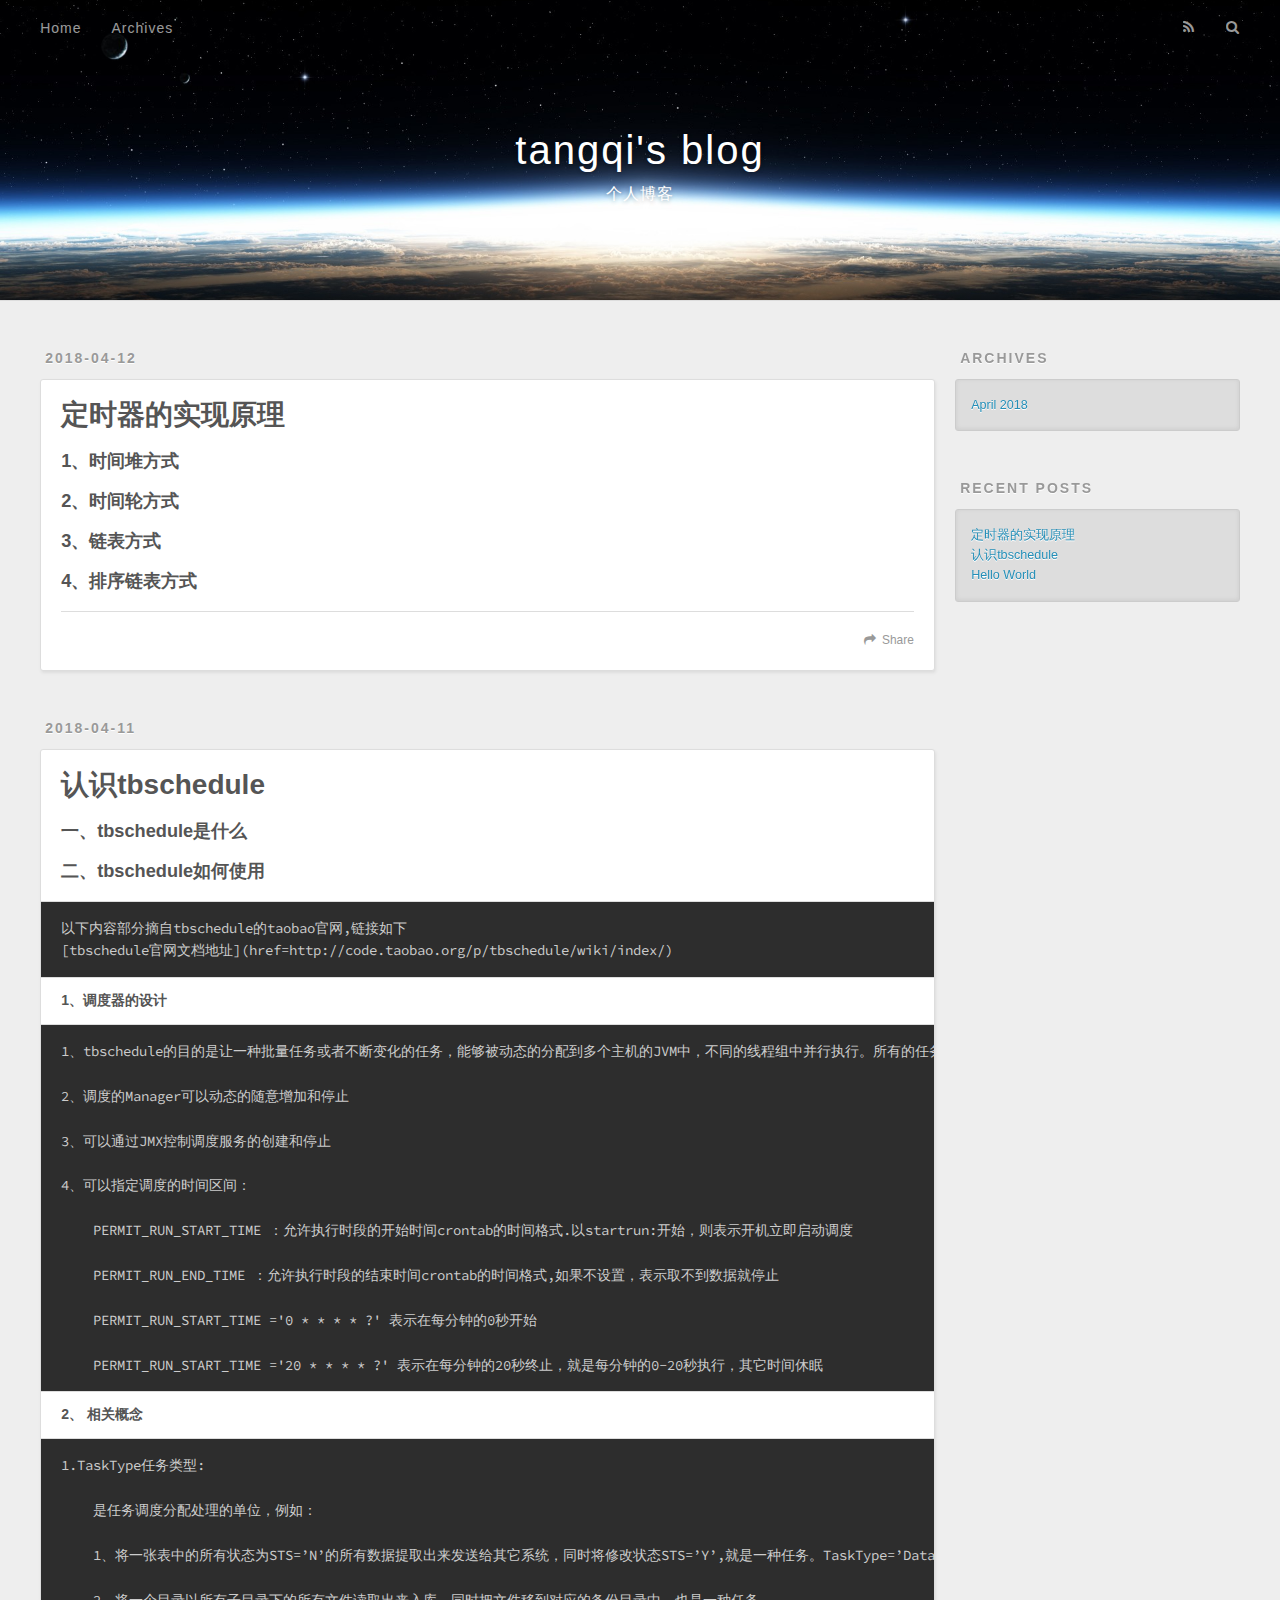
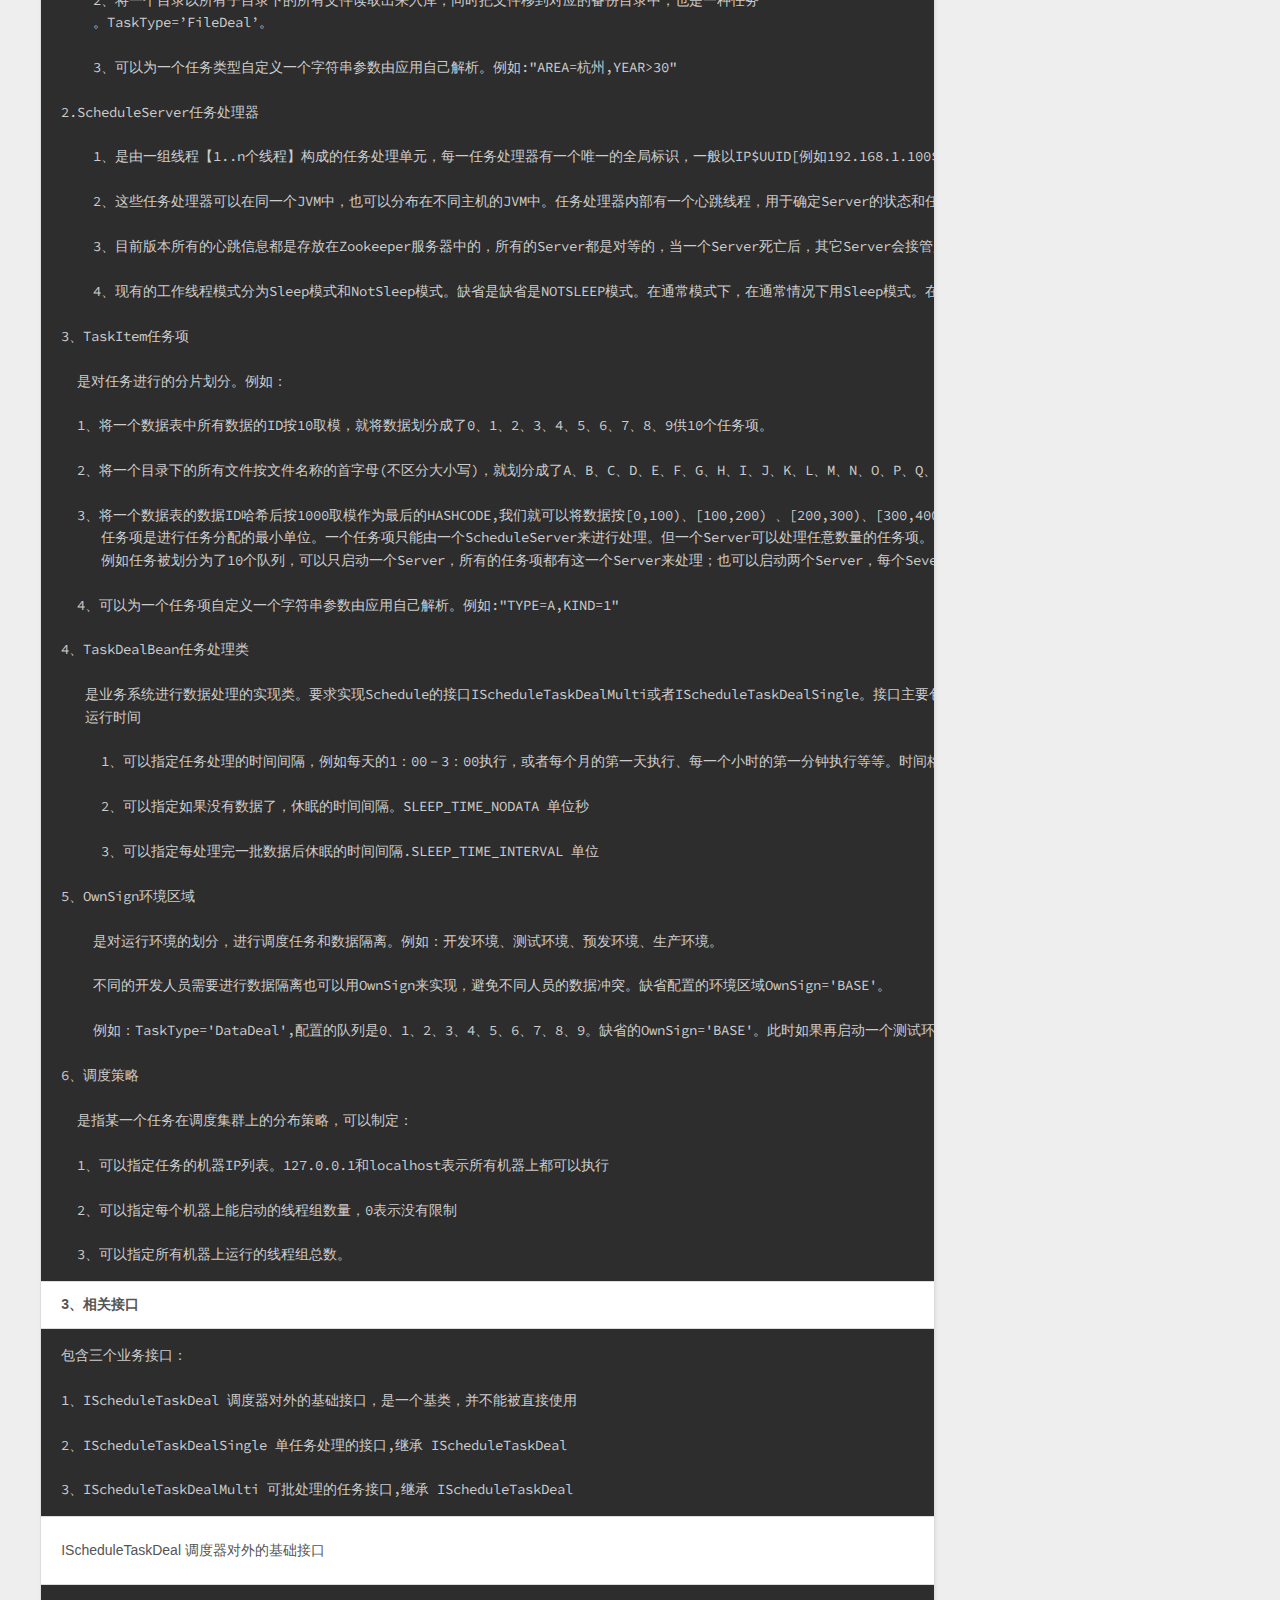
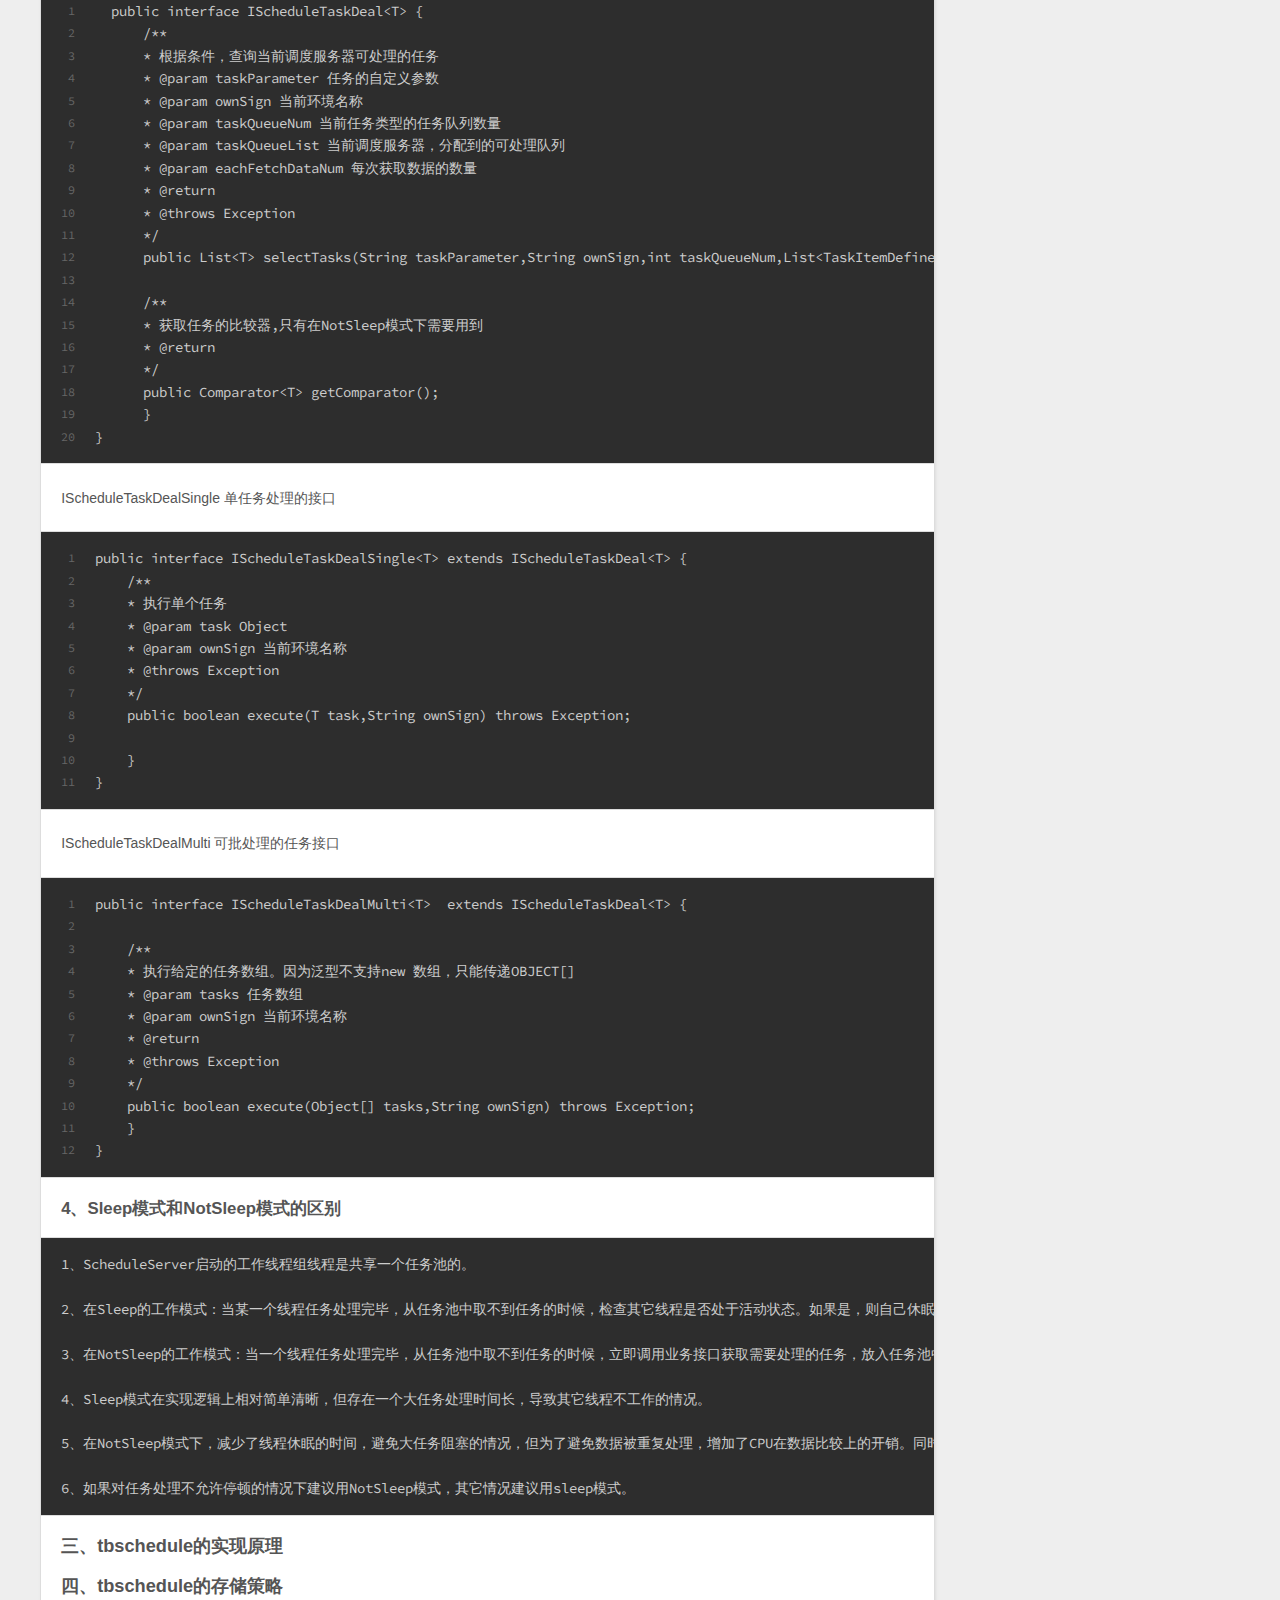
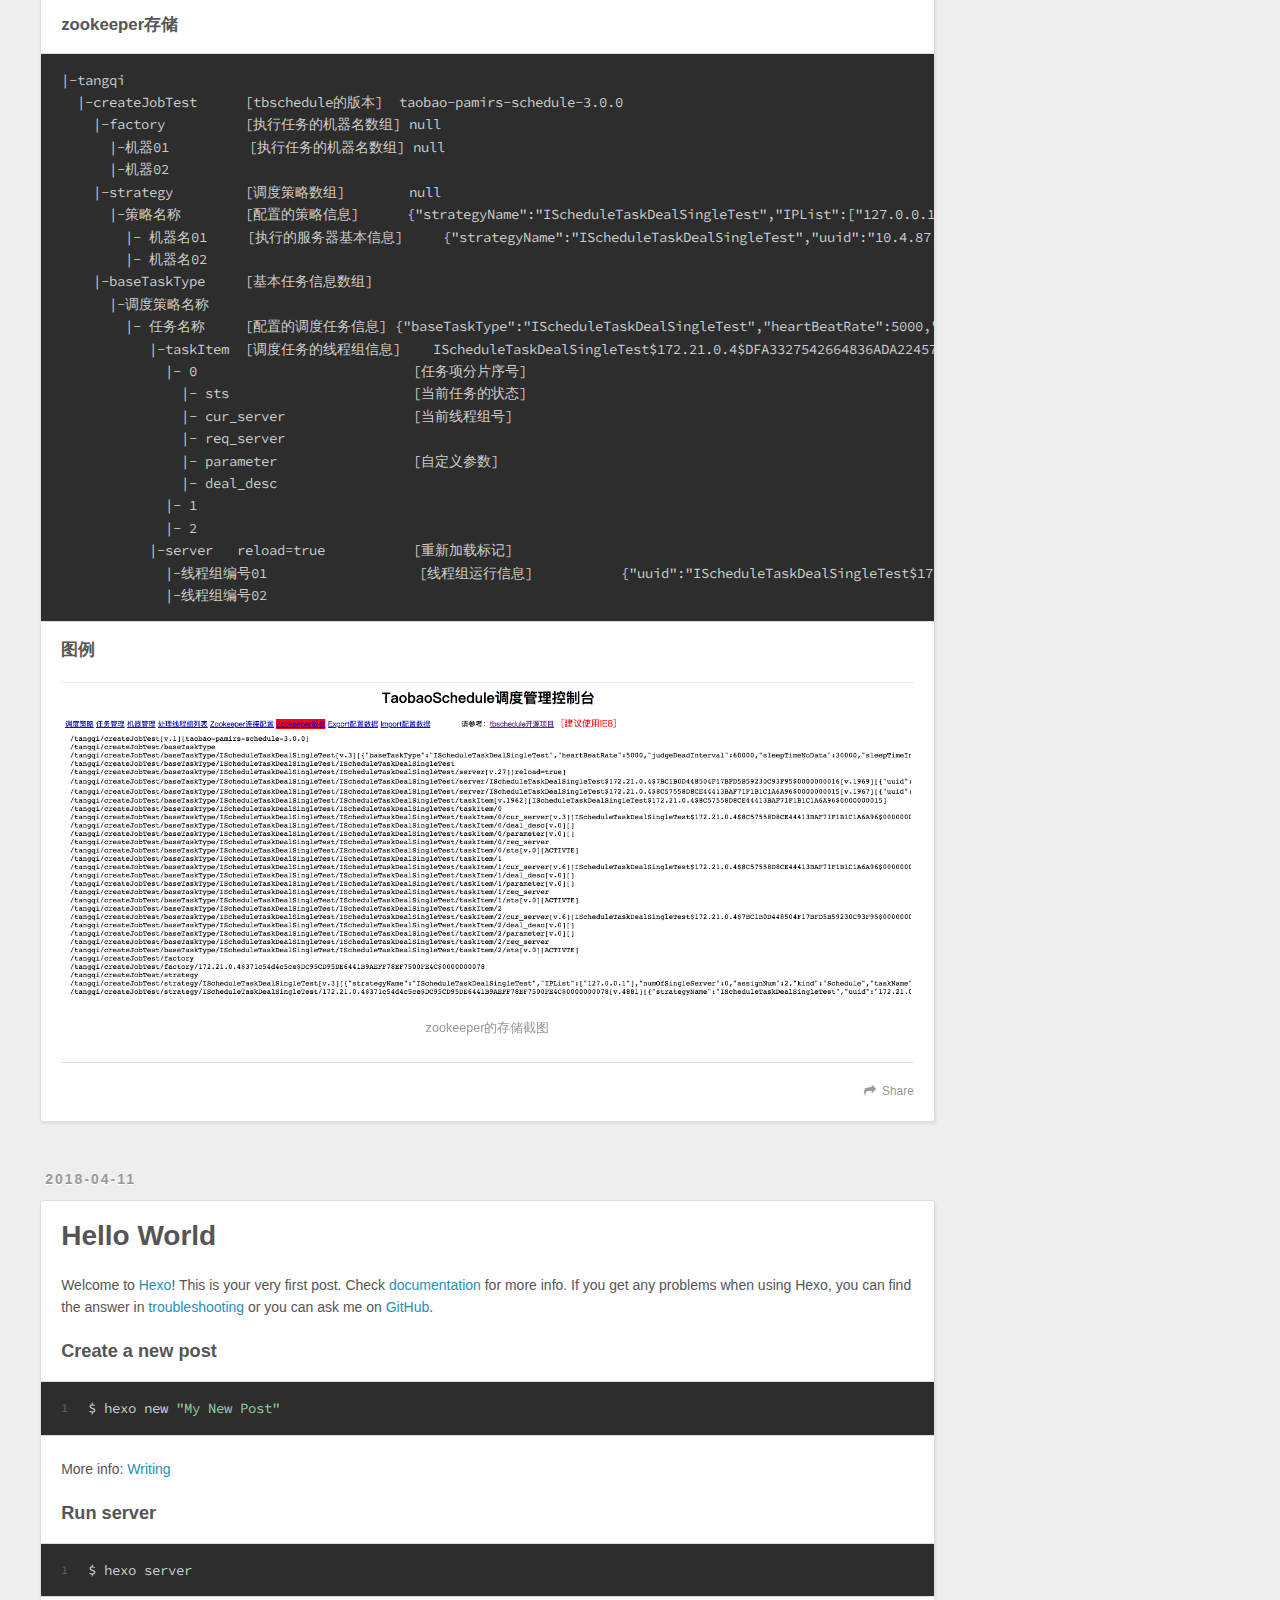
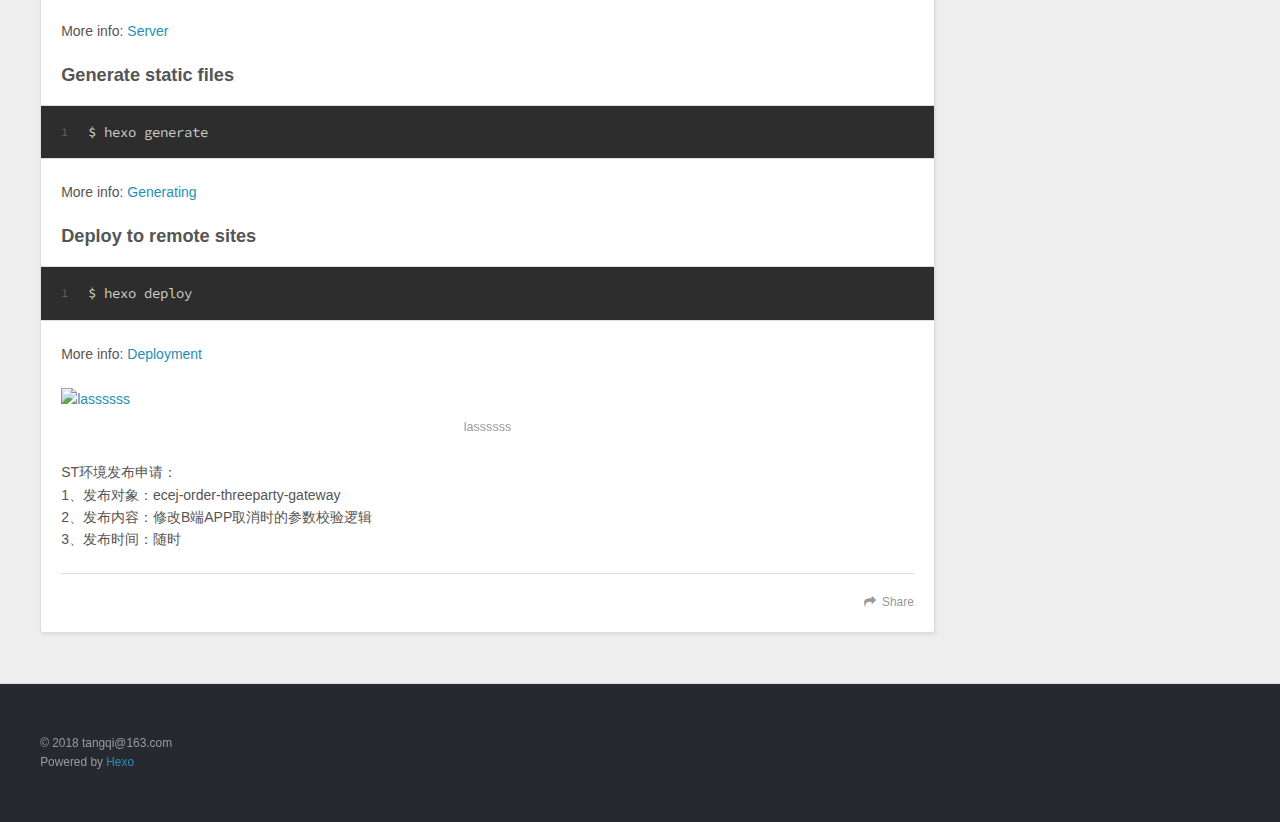
==== commit 11fe1ea6: "mac重构" ====
--- a/index.html
+++ b/index.html
@@ -95,7 +95,7 @@
       
     </div>
     <footer class="article-footer">
-      <a data-url="http://yoursite.com/2018/04/12/定时器的实现原理/" data-id="cjg4wrd3o0001itx9ycddxtvm" class="article-share-link">Share</a>
+      <a data-url="http://yoursite.com/2018/04/12/定时器的实现原理/" data-id="cjg4wybp90001khx9vyt2z9jz" class="article-share-link">Share</a>
       
       
     </footer>
@@ -127,8 +127,8 @@
     
     <div class="article-entry" itemprop="articleBody">
       
-        <p>[TOC]</p>
-<h3 id="一、tbschedule是什么"><a href="#一、tbschedule是什么" class="headerlink" title="一、tbschedule是什么"></a>一、tbschedule是什么</h3><h3 id="二、tbschedule如何使用"><a href="#二、tbschedule如何使用" class="headerlink" title="二、tbschedule如何使用"></a>二、tbschedule如何使用</h3><pre><code>_以下内容部分摘自tbschedule的taobao官网，链接如下[tbschedule官网文档地址](href=http://code.taobao.org/p/tbschedule/wiki/index/)_
+        <h3 id="一、tbschedule是什么"><a href="#一、tbschedule是什么" class="headerlink" title="一、tbschedule是什么"></a>一、tbschedule是什么</h3><h3 id="二、tbschedule如何使用"><a href="#二、tbschedule如何使用" class="headerlink" title="二、tbschedule如何使用"></a>二、tbschedule如何使用</h3><pre><code>以下内容部分摘自tbschedule的taobao官网,链接如下
+[tbschedule官网文档地址](href=http://code.taobao.org/p/tbschedule/wiki/index/)
 </code></pre><h5 id="1、调度器的设计"><a href="#1、调度器的设计" class="headerlink" title="1、调度器的设计"></a>1、调度器的设计</h5><pre><code>1、tbschedule的目的是让一种批量任务或者不断变化的任务，能够被动态的分配到多个主机的JVM中，不同的线程组中并行执行。所有的任务能够被不重复，不遗漏的快速处理。
 
 2、调度的Manager可以动态的随意增加和停止
@@ -136,13 +136,18 @@
 3、可以通过JMX控制调度服务的创建和停止
 
 4、可以指定调度的时间区间：
+
     PERMIT_RUN_START_TIME ：允许执行时段的开始时间crontab的时间格式.以startrun:开始，则表示开机立即启动调度
+
     PERMIT_RUN_END_TIME ：允许执行时段的结束时间crontab的时间格式,如果不设置，表示取不到数据就停止
+
     PERMIT_RUN_START_TIME =&apos;0 * * * * ?&apos; 表示在每分钟的0秒开始
+
     PERMIT_RUN_START_TIME =&apos;20 * * * * ?&apos; 表示在每分钟的20秒终止，就是每分钟的0-20秒执行，其它时间休眠
 </code></pre><h5 id="2、-相关概念"><a href="#2、-相关概念" class="headerlink" title="2、 相关概念"></a>2、 相关概念</h5><pre><code>1.TaskType任务类型:
 
     是任务调度分配处理的单位，例如：
+
     1、将一张表中的所有状态为STS=’N’的所有数据提取出来发送给其它系统，同时将修改状态STS=’Y’,就是一种任务。TaskType=’DataDeal’
 
     2、将一个目录以所有子目录下的所有文件读取出来入库，同时把文件移到对应的备份目录中，也是一种任务
@@ -163,6 +168,7 @@
 3、TaskItem任务项
 
   是对任务进行的分片划分。例如：
+
   1、将一个数据表中所有数据的ID按10取模，就将数据划分成了0、1、2、3、4、5、6、7、8、9供10个任务项。
 
   2、将一个目录下的所有文件按文件名称的首字母(不区分大小写)，就划分成了A、B、C、D、E、F、G、H、I、J、K、L、M、N、O、P、Q、R、S、T、U、V、W、X、Y、Z供26个队列。
@@ -177,20 +183,25 @@
 
    是业务系统进行数据处理的实现类。要求实现Schedule的接口IScheduleTaskDealMulti或者IScheduleTaskDealSingle。接口主要包括两个方法。一个是根据调度器分配到的队列查询数据的接口，一个是进行数据处理的接口。
    运行时间
+
      1、可以指定任务处理的时间间隔，例如每天的1：00－3：00执行，或者每个月的第一天执行、每一个小时的第一分钟执行等等。时间格式与crontab相同。如果不指定就表示一致运行。PERMIT_RUN_START_TIME,PERMIT_RUN_END_TIME
 
      2、可以指定如果没有数据了，休眠的时间间隔。SLEEP_TIME_NODATA 单位秒
 
      3、可以指定每处理完一批数据后休眠的时间间隔.SLEEP_TIME_INTERVAL 单位
+
 5、OwnSign环境区域
 
     是对运行环境的划分，进行调度任务和数据隔离。例如：开发环境、测试环境、预发环境、生产环境。
+
     不同的开发人员需要进行数据隔离也可以用OwnSign来实现，避免不同人员的数据冲突。缺省配置的环境区域OwnSign=&apos;BASE&apos;。
+
     例如：TaskType=&apos;DataDeal&apos;,配置的队列是0、1、2、3、4、5、6、7、8、9。缺省的OwnSign=&apos;BASE&apos;。此时如果再启动一个测试环境，则Schedule会动态生成一个TaskType=&apos;DataDeal-Test&apos;的任务类型，环境会作为一个变量传递给业务接口，由业务接口的实现类，在读取数据和处理数据的时候进行确定。业务系统一种典型的做法就是在数据表中增加一个OWN_SIGN字段。在创建数据的时候根据运行环境填入对应的环境名称，在Schedule中就可以环境的区分了。
 
 6、调度策略
 
   是指某一个任务在调度集群上的分布策略，可以制定：
+
   1、可以指定任务的机器IP列表。127.0.0.1和localhost表示所有机器上都可以执行
 
   2、可以指定每个机器上能启动的线程组数量，0表示没有限制
@@ -203,9 +214,9 @@
 2、IScheduleTaskDealSingle 单任务处理的接口,继承 IScheduleTaskDeal
 
 3、IScheduleTaskDealMulti 可批处理的任务接口,继承 IScheduleTaskDeal
-</code></pre><p>IScheduleTaskDeal 调度器对外的基础接口<br><figure class="highlight plain"><table><tr><td class="gutter"><pre><span class="line">1</span><br><span class="line">2</span><br><span class="line">3</span><br><span class="line">4</span><br><span class="line">5</span><br><span class="line">6</span><br><span class="line">7</span><br><span class="line">8</span><br><span class="line">9</span><br><span class="line">10</span><br><span class="line">11</span><br><span class="line">12</span><br><span class="line">13</span><br><span class="line">14</span><br><span class="line">15</span><br><span class="line">16</span><br><span class="line">17</span><br><span class="line">18</span><br><span class="line">19</span><br></pre></td><td class="code"><pre><span class="line">public interface IScheduleTaskDeal&lt;T&gt; &#123;</span><br><span class="line">/**</span><br><span class="line">* 根据条件，查询当前调度服务器可处理的任务</span><br><span class="line">* @param taskParameter 任务的自定义参数</span><br><span class="line">* @param ownSign 当前环境名称</span><br><span class="line">* @param taskQueueNum 当前任务类型的任务队列数量</span><br><span class="line">* @param taskQueueList 当前调度服务器，分配到的可处理队列</span><br><span class="line">* @param eachFetchDataNum 每次获取数据的数量</span><br><span class="line">* @return</span><br><span class="line">* @throws Exception</span><br><span class="line">*/</span><br><span class="line">public List&lt;T&gt; selectTasks(String taskParameter,String ownSign,int taskQueueNum,List&lt;TaskItemDefine&gt; taskItemList,int eachFetchDataNum) throws Exception;</span><br><span class="line"></span><br><span class="line">/**</span><br><span class="line">* 获取任务的比较器,只有在NotSleep模式下需要用到</span><br><span class="line">* @return</span><br><span class="line">*/</span><br><span class="line">public Comparator&lt;T&gt; getComparator();</span><br><span class="line">&#125;</span><br></pre></td></tr></table></figure></p>
-<p>IScheduleTaskDealSingle 单任务处理的接口<br><figure class="highlight plain"><table><tr><td class="gutter"><pre><span class="line">1</span><br><span class="line">2</span><br><span class="line">3</span><br><span class="line">4</span><br><span class="line">5</span><br><span class="line">6</span><br><span class="line">7</span><br><span class="line">8</span><br><span class="line">9</span><br><span class="line">10</span><br></pre></td><td class="code"><pre><span class="line">public interface IScheduleTaskDealSingle&lt;T&gt; extends IScheduleTaskDeal&lt;T&gt; &#123;</span><br><span class="line">/**</span><br><span class="line">* 执行单个任务</span><br><span class="line">* @param task Object</span><br><span class="line">* @param ownSign 当前环境名称</span><br><span class="line">* @throws Exception</span><br><span class="line">*/</span><br><span class="line">public boolean execute(T task,String ownSign) throws Exception;</span><br><span class="line"></span><br><span class="line">&#125;</span><br></pre></td></tr></table></figure></p>
-<p>IScheduleTaskDealMulti 可批处理的任务接口<br><figure class="highlight plain"><table><tr><td class="gutter"><pre><span class="line">1</span><br><span class="line">2</span><br><span class="line">3</span><br><span class="line">4</span><br><span class="line">5</span><br><span class="line">6</span><br><span class="line">7</span><br><span class="line">8</span><br><span class="line">9</span><br><span class="line">10</span><br><span class="line">11</span><br></pre></td><td class="code"><pre><span class="line">public interface IScheduleTaskDealMulti&lt;T&gt;  extends IScheduleTaskDeal&lt;T&gt; &#123;</span><br><span class="line"></span><br><span class="line">/**</span><br><span class="line">* 执行给定的任务数组。因为泛型不支持new 数组，只能传递OBJECT[]</span><br><span class="line">* @param tasks 任务数组</span><br><span class="line">* @param ownSign 当前环境名称</span><br><span class="line">* @return</span><br><span class="line">* @throws Exception</span><br><span class="line">*/</span><br><span class="line">public boolean execute(Object[] tasks,String ownSign) throws Exception;</span><br><span class="line">&#125;</span><br></pre></td></tr></table></figure></p>
+</code></pre><p>IScheduleTaskDeal 调度器对外的基础接口<br><figure class="highlight plain"><table><tr><td class="gutter"><pre><span class="line">1</span><br><span class="line">2</span><br><span class="line">3</span><br><span class="line">4</span><br><span class="line">5</span><br><span class="line">6</span><br><span class="line">7</span><br><span class="line">8</span><br><span class="line">9</span><br><span class="line">10</span><br><span class="line">11</span><br><span class="line">12</span><br><span class="line">13</span><br><span class="line">14</span><br><span class="line">15</span><br><span class="line">16</span><br><span class="line">17</span><br><span class="line">18</span><br><span class="line">19</span><br><span class="line">20</span><br></pre></td><td class="code"><pre><span class="line">  public interface IScheduleTaskDeal&lt;T&gt; &#123;</span><br><span class="line">      /**</span><br><span class="line">      * 根据条件，查询当前调度服务器可处理的任务</span><br><span class="line">      * @param taskParameter 任务的自定义参数</span><br><span class="line">      * @param ownSign 当前环境名称</span><br><span class="line">      * @param taskQueueNum 当前任务类型的任务队列数量</span><br><span class="line">      * @param taskQueueList 当前调度服务器，分配到的可处理队列</span><br><span class="line">      * @param eachFetchDataNum 每次获取数据的数量</span><br><span class="line">      * @return</span><br><span class="line">      * @throws Exception</span><br><span class="line">      */</span><br><span class="line">      public List&lt;T&gt; selectTasks(String taskParameter,String ownSign,int taskQueueNum,List&lt;TaskItemDefine&gt; taskItemList,int eachFetchDataNum) throws Exception;</span><br><span class="line"></span><br><span class="line">      /**</span><br><span class="line">      * 获取任务的比较器,只有在NotSleep模式下需要用到</span><br><span class="line">      * @return</span><br><span class="line">      */</span><br><span class="line">      public Comparator&lt;T&gt; getComparator();</span><br><span class="line">      &#125;</span><br><span class="line">&#125;</span><br></pre></td></tr></table></figure></p>
+<p>IScheduleTaskDealSingle 单任务处理的接口<br><figure class="highlight plain"><table><tr><td class="gutter"><pre><span class="line">1</span><br><span class="line">2</span><br><span class="line">3</span><br><span class="line">4</span><br><span class="line">5</span><br><span class="line">6</span><br><span class="line">7</span><br><span class="line">8</span><br><span class="line">9</span><br><span class="line">10</span><br><span class="line">11</span><br></pre></td><td class="code"><pre><span class="line">public interface IScheduleTaskDealSingle&lt;T&gt; extends IScheduleTaskDeal&lt;T&gt; &#123;</span><br><span class="line">    /**</span><br><span class="line">    * 执行单个任务</span><br><span class="line">    * @param task Object</span><br><span class="line">    * @param ownSign 当前环境名称</span><br><span class="line">    * @throws Exception</span><br><span class="line">    */</span><br><span class="line">    public boolean execute(T task,String ownSign) throws Exception;</span><br><span class="line"></span><br><span class="line">    &#125;</span><br><span class="line">&#125;</span><br></pre></td></tr></table></figure></p>
+<p>IScheduleTaskDealMulti 可批处理的任务接口<br><figure class="highlight plain"><table><tr><td class="gutter"><pre><span class="line">1</span><br><span class="line">2</span><br><span class="line">3</span><br><span class="line">4</span><br><span class="line">5</span><br><span class="line">6</span><br><span class="line">7</span><br><span class="line">8</span><br><span class="line">9</span><br><span class="line">10</span><br><span class="line">11</span><br><span class="line">12</span><br></pre></td><td class="code"><pre><span class="line">public interface IScheduleTaskDealMulti&lt;T&gt;  extends IScheduleTaskDeal&lt;T&gt; &#123;</span><br><span class="line"></span><br><span class="line">    /**</span><br><span class="line">    * 执行给定的任务数组。因为泛型不支持new 数组，只能传递OBJECT[]</span><br><span class="line">    * @param tasks 任务数组</span><br><span class="line">    * @param ownSign 当前环境名称</span><br><span class="line">    * @return</span><br><span class="line">    * @throws Exception</span><br><span class="line">    */</span><br><span class="line">    public boolean execute(Object[] tasks,String ownSign) throws Exception;</span><br><span class="line">    &#125;</span><br><span class="line">&#125;</span><br></pre></td></tr></table></figure></p>
 <h4 id="4、Sleep模式和NotSleep模式的区别"><a href="#4、Sleep模式和NotSleep模式的区别" class="headerlink" title="4、Sleep模式和NotSleep模式的区别"></a>4、Sleep模式和NotSleep模式的区别</h4><pre><code>1、ScheduleServer启动的工作线程组线程是共享一个任务池的。
 
 2、在Sleep的工作模式：当某一个线程任务处理完毕，从任务池中取不到任务的时候，检查其它线程是否处于活动状态。如果是，则自己休眠；如果其它线程都已经因为没有任务进入休眠，当前线程是最后一个活动线程的时候，就调用业务接口，获取需要处理的任务，放入任务池中，同时唤醒其它休眠线程开始工作。
@@ -246,7 +257,7 @@
       
     </div>
     <footer class="article-footer">
-      <a data-url="http://yoursite.com/2018/04/11/认识tbschedule/" data-id="cjg4wrd3w0002itx9p0rtgrrb" class="article-share-link">Share</a>
+      <a data-url="http://yoursite.com/2018/04/11/认识tbschedule/" data-id="cjg4wybpf0002khx9x9u3t485" class="article-share-link">Share</a>
       
       
     </footer>
@@ -293,7 +304,7 @@
       
     </div>
     <footer class="article-footer">
-      <a data-url="http://yoursite.com/2018/04/11/hello-world/" data-id="cjg4wrd3f0000itx9uxq7nbwk" class="article-share-link">Share</a>
+      <a data-url="http://yoursite.com/2018/04/11/hello-world/" data-id="cjg4wybp00000khx9cyo2gf6v" class="article-share-link">Share</a>
       
       
     </footer>
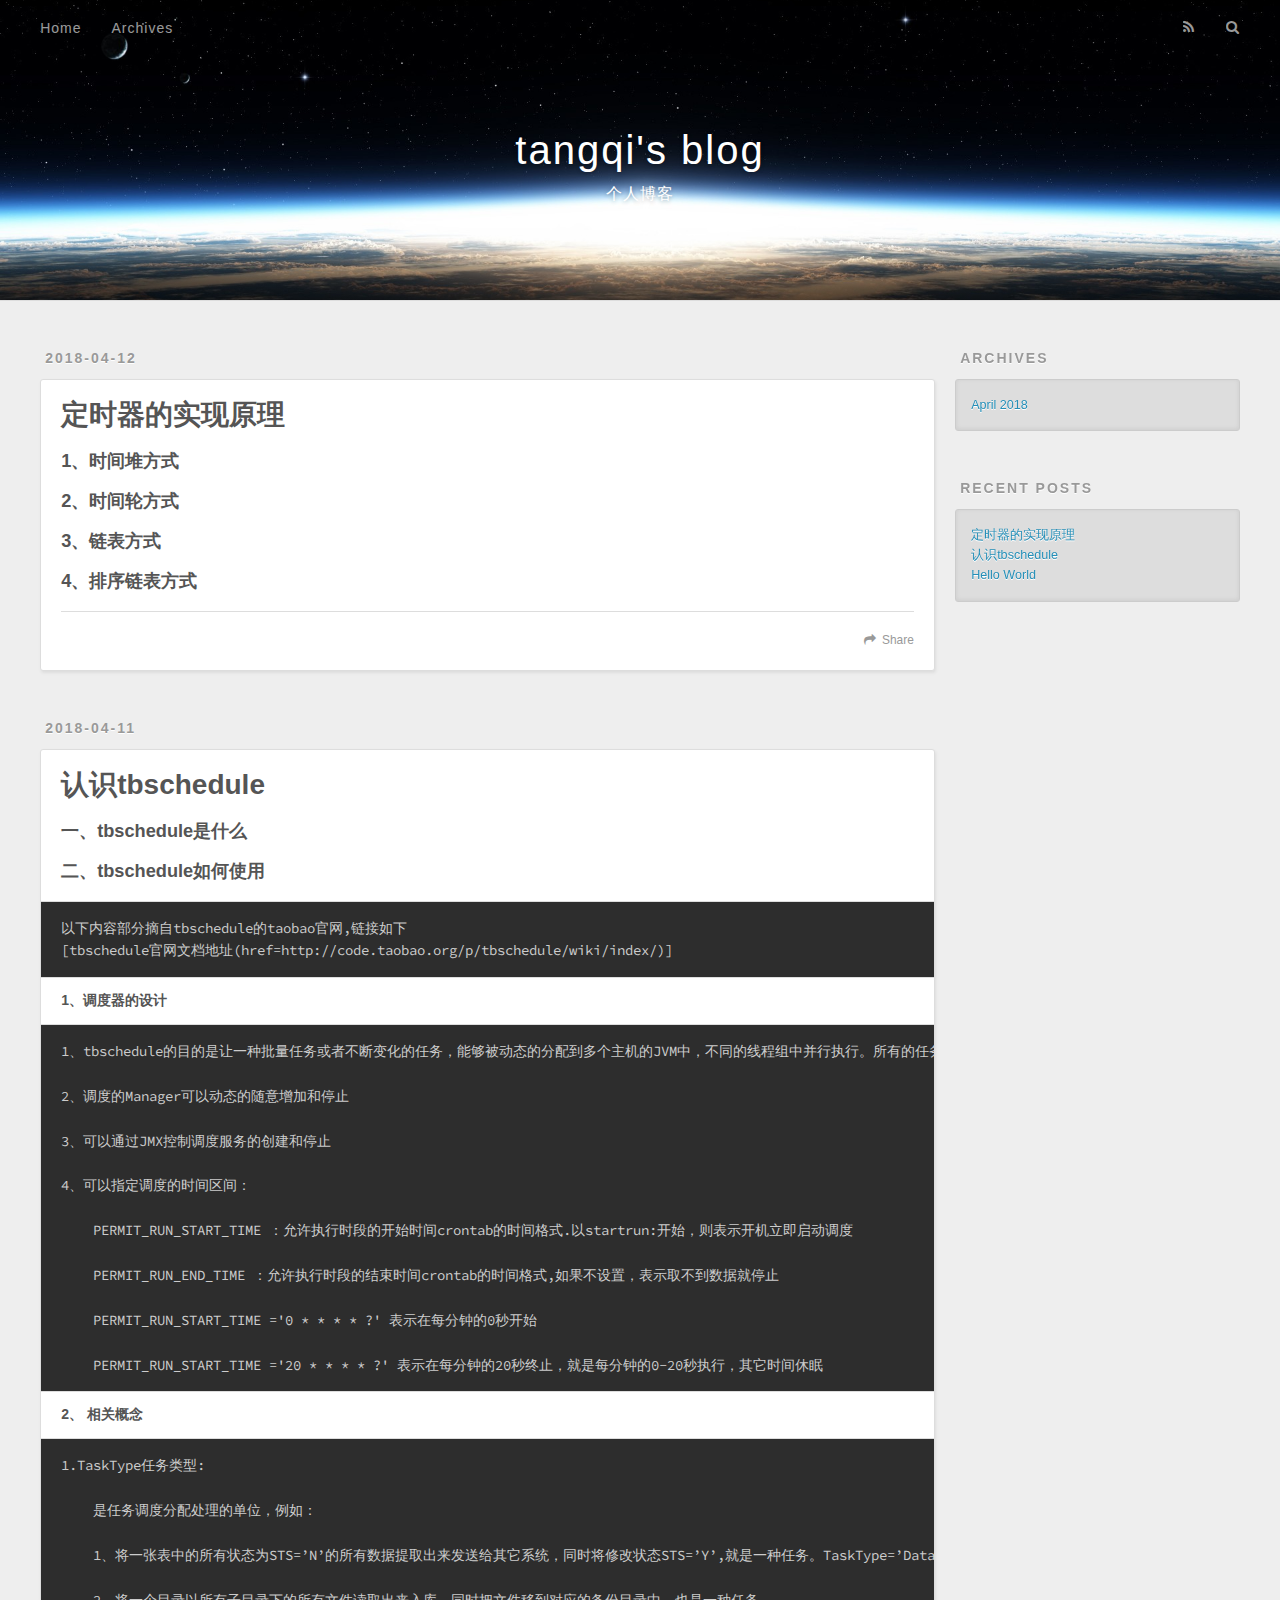
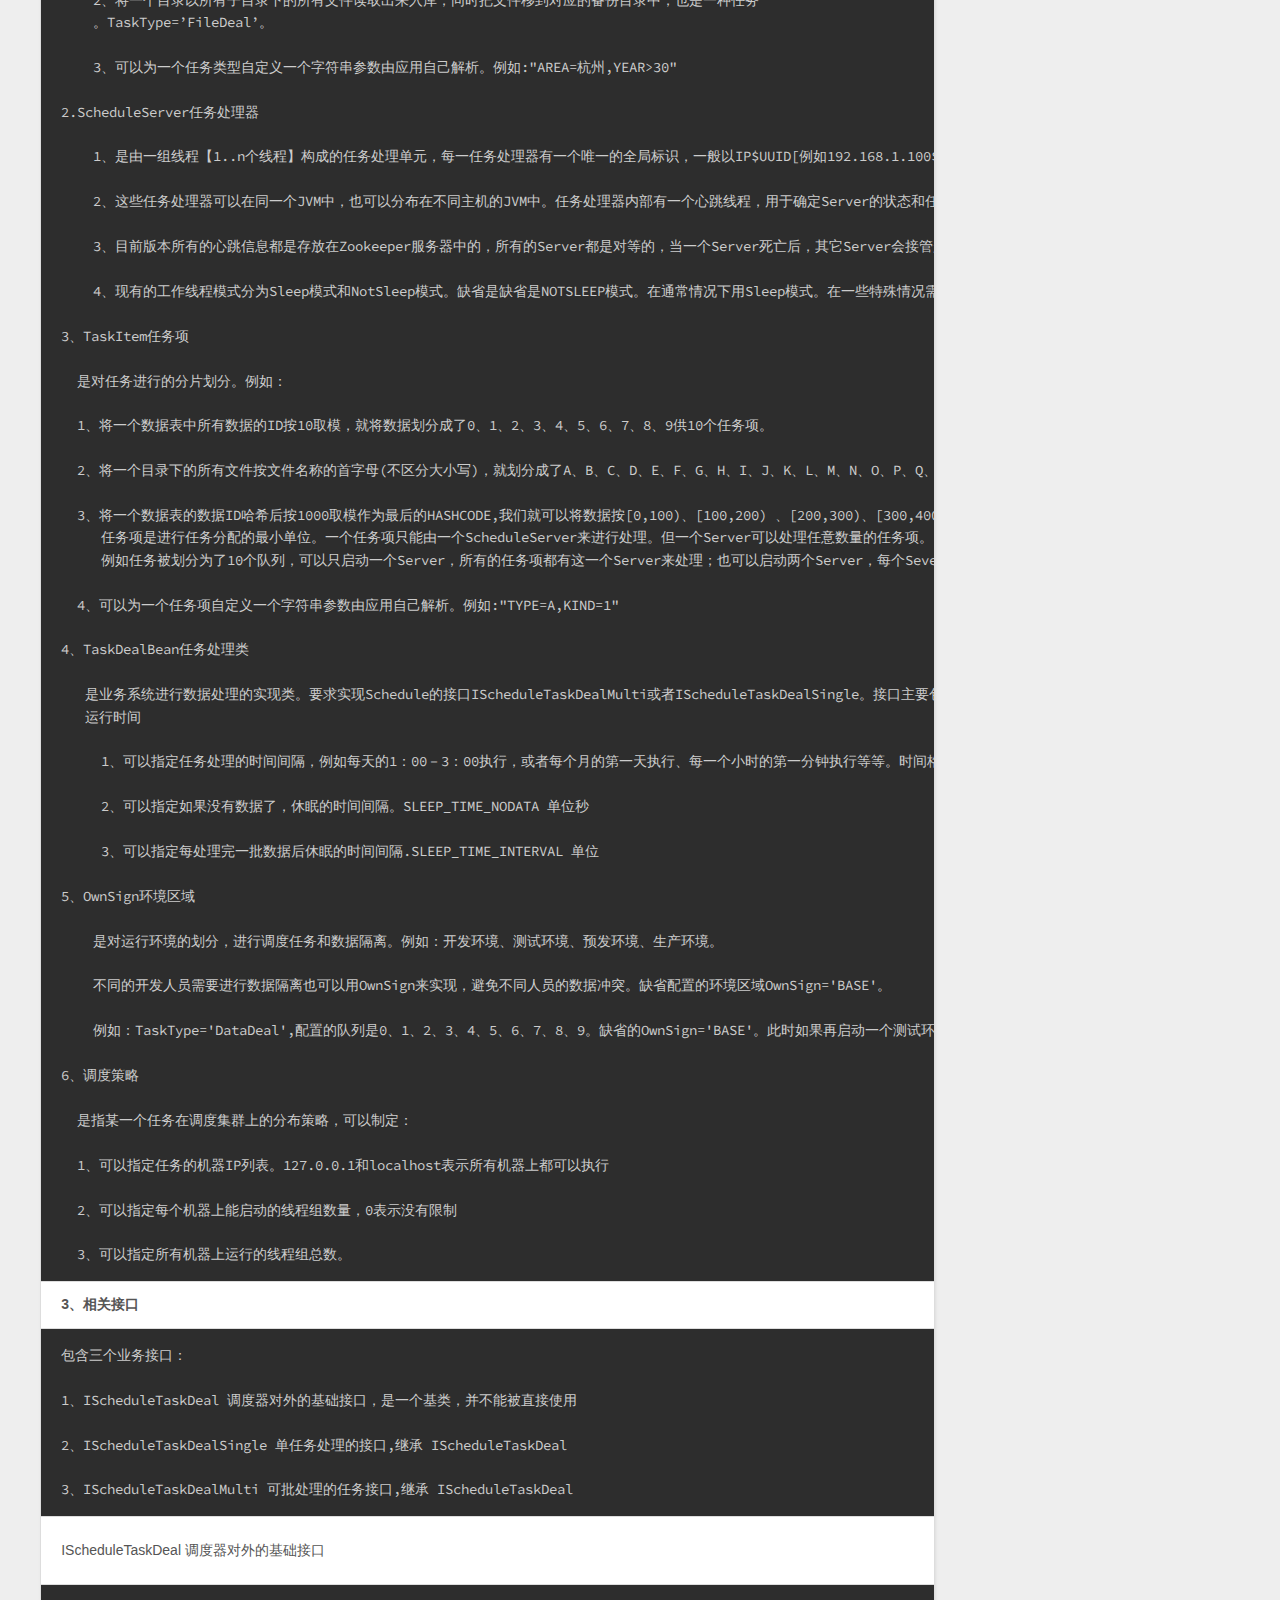
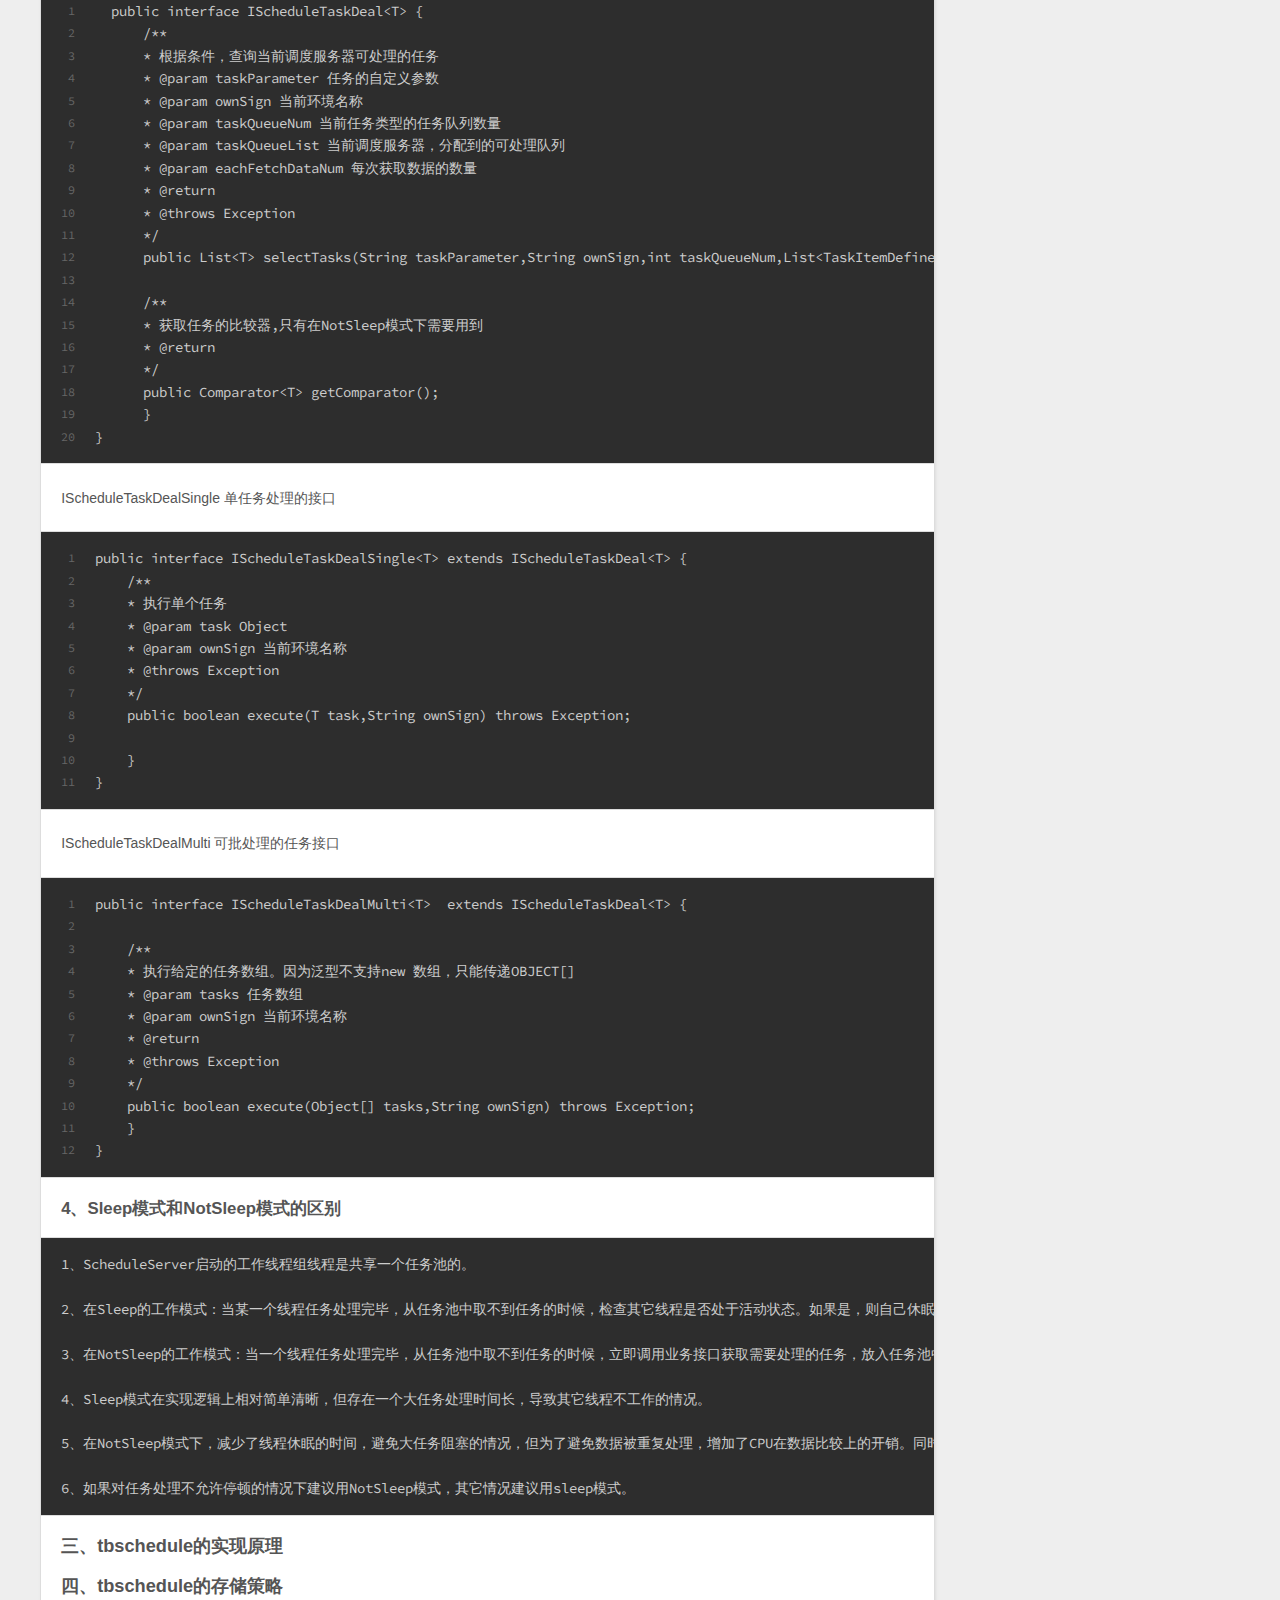
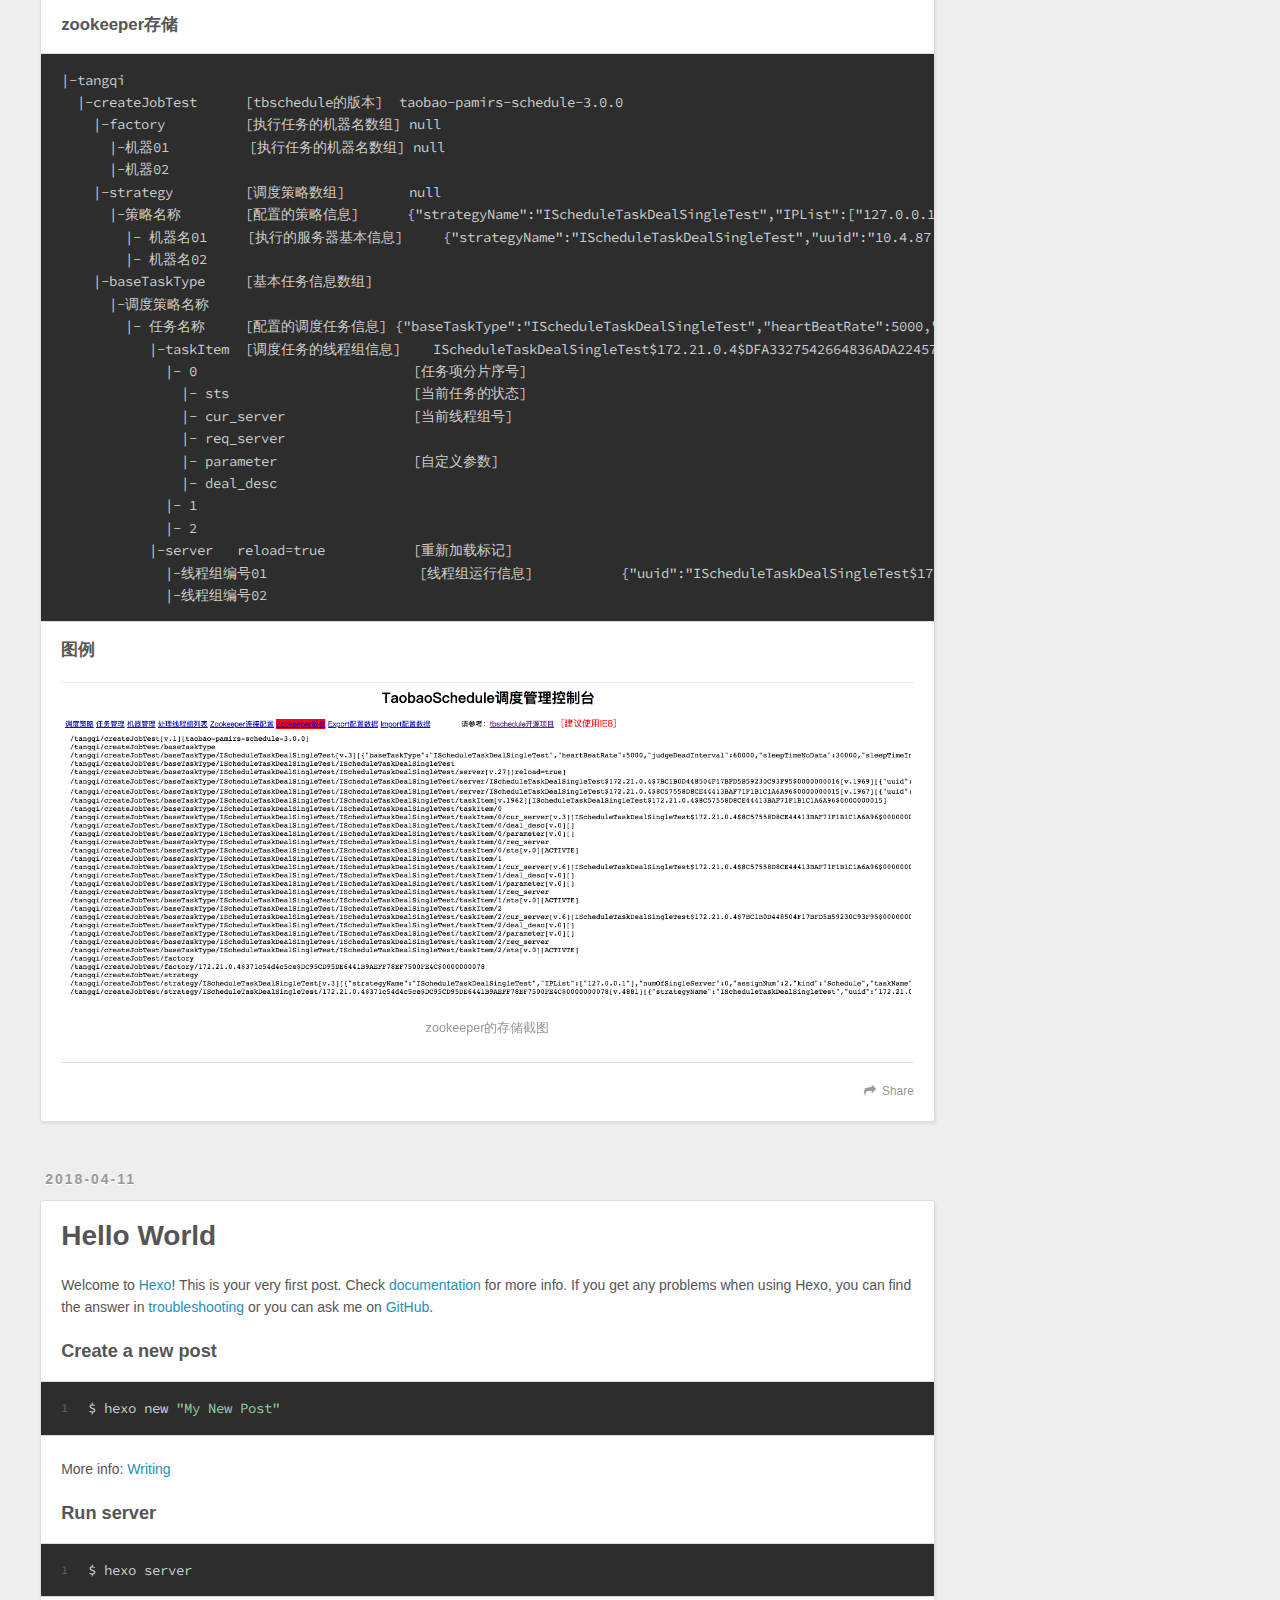
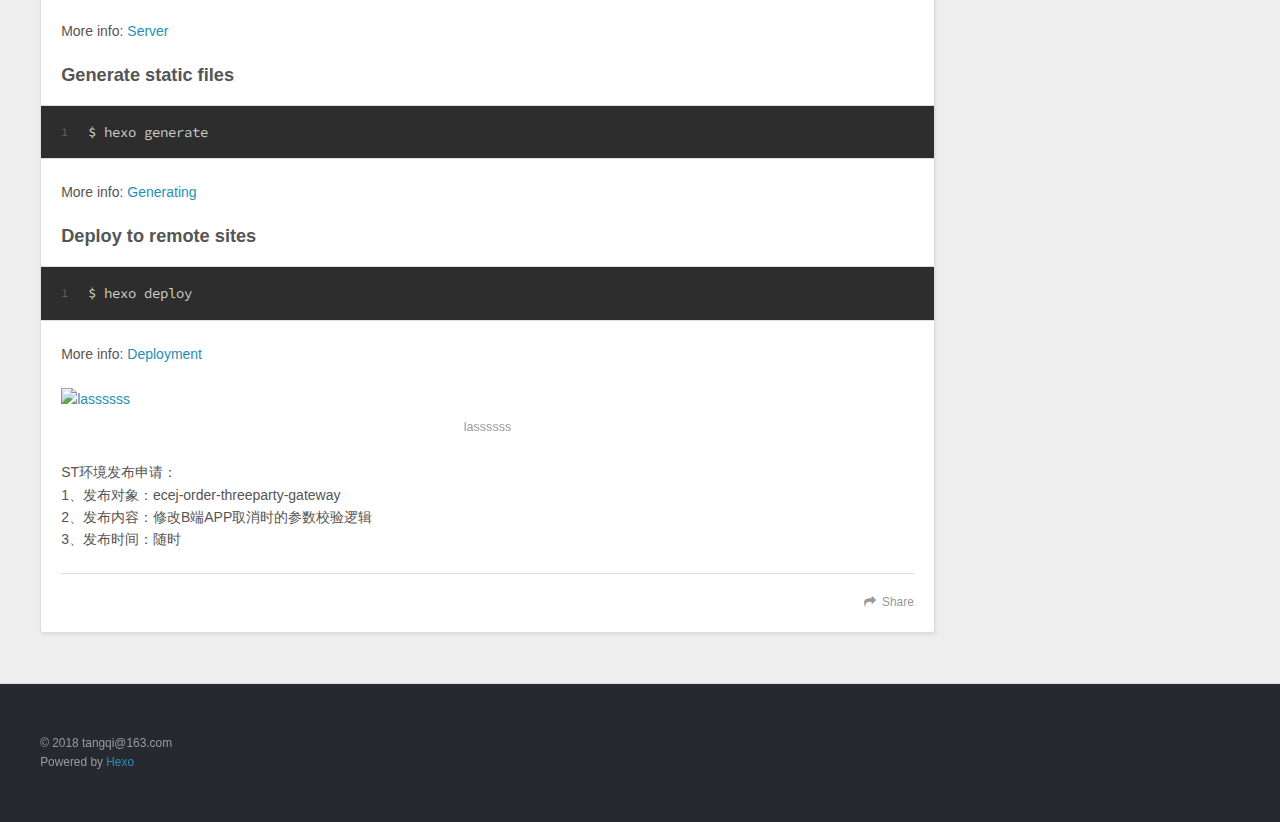
==== commit c1920a14: "mac重构" ====
--- a/index.html
+++ b/index.html
@@ -95,7 +95,7 @@
       
     </div>
     <footer class="article-footer">
-      <a data-url="http://yoursite.com/2018/04/12/定时器的实现原理/" data-id="cjg4wybp90001khx9vyt2z9jz" class="article-share-link">Share</a>
+      <a data-url="http://yoursite.com/2018/04/12/定时器的实现原理/" data-id="cjg4xn4ij0001ogx9uu9r7wdw" class="article-share-link">Share</a>
       
       
     </footer>
@@ -128,7 +128,7 @@
     <div class="article-entry" itemprop="articleBody">
       
         <h3 id="一、tbschedule是什么"><a href="#一、tbschedule是什么" class="headerlink" title="一、tbschedule是什么"></a>一、tbschedule是什么</h3><h3 id="二、tbschedule如何使用"><a href="#二、tbschedule如何使用" class="headerlink" title="二、tbschedule如何使用"></a>二、tbschedule如何使用</h3><pre><code>以下内容部分摘自tbschedule的taobao官网,链接如下
-[tbschedule官网文档地址](href=http://code.taobao.org/p/tbschedule/wiki/index/)
+[tbschedule官网文档地址(href=http://code.taobao.org/p/tbschedule/wiki/index/)]
 </code></pre><h5 id="1、调度器的设计"><a href="#1、调度器的设计" class="headerlink" title="1、调度器的设计"></a>1、调度器的设计</h5><pre><code>1、tbschedule的目的是让一种批量任务或者不断变化的任务，能够被动态的分配到多个主机的JVM中，不同的线程组中并行执行。所有的任务能够被不重复，不遗漏的快速处理。
 
 2、调度的Manager可以动态的随意增加和停止
@@ -163,7 +163,7 @@
 
     3、目前版本所有的心跳信息都是存放在Zookeeper服务器中的，所有的Server都是对等的，当一个Server死亡后，其它Server会接管起拥有的任务队列，期间会有几个心跳周期的时延。后续可以用类似ConfigerServer类的存储。
 
-    4、现有的工作线程模式分为Sleep模式和NotSleep模式。缺省是缺省是NOTSLEEP模式。在通常模式下，在通常情况下用Sleep模式。在一些特殊情况需要用NotSleep模式。两者之间的差异在后续进行描述。
+    4、现有的工作线程模式分为Sleep模式和NotSleep模式。缺省是缺省是NOTSLEEP模式。在通常情况下用Sleep模式。在一些特殊情况需要用NotSleep模式。两者之间的差异在后续进行描述。
 
 3、TaskItem任务项
 
@@ -184,7 +184,7 @@
    是业务系统进行数据处理的实现类。要求实现Schedule的接口IScheduleTaskDealMulti或者IScheduleTaskDealSingle。接口主要包括两个方法。一个是根据调度器分配到的队列查询数据的接口，一个是进行数据处理的接口。
    运行时间
 
-     1、可以指定任务处理的时间间隔，例如每天的1：00－3：00执行，或者每个月的第一天执行、每一个小时的第一分钟执行等等。时间格式与crontab相同。如果不指定就表示一致运行。PERMIT_RUN_START_TIME,PERMIT_RUN_END_TIME
+     1、可以指定任务处理的时间间隔，例如每天的1：00－3：00执行，或者每个月的第一天执行、每一个小时的第一分钟执行等等。时间格式与crontab相同。如果不指定就表示一直运行。PERMIT_RUN_START_TIME,PERMIT_RUN_END_TIME
 
      2、可以指定如果没有数据了，休眠的时间间隔。SLEEP_TIME_NODATA 单位秒
 
@@ -257,7 +257,7 @@
       
     </div>
     <footer class="article-footer">
-      <a data-url="http://yoursite.com/2018/04/11/认识tbschedule/" data-id="cjg4wybpf0002khx9x9u3t485" class="article-share-link">Share</a>
+      <a data-url="http://yoursite.com/2018/04/11/认识tbschedule/" data-id="cjg4xn4is0002ogx9vz5veqdu" class="article-share-link">Share</a>
       
       
     </footer>
@@ -304,7 +304,7 @@
       
     </div>
     <footer class="article-footer">
-      <a data-url="http://yoursite.com/2018/04/11/hello-world/" data-id="cjg4wybp00000khx9cyo2gf6v" class="article-share-link">Share</a>
+      <a data-url="http://yoursite.com/2018/04/11/hello-world/" data-id="cjg4xn4ib0000ogx9bu0o9wpu" class="article-share-link">Share</a>
       
       
     </footer>
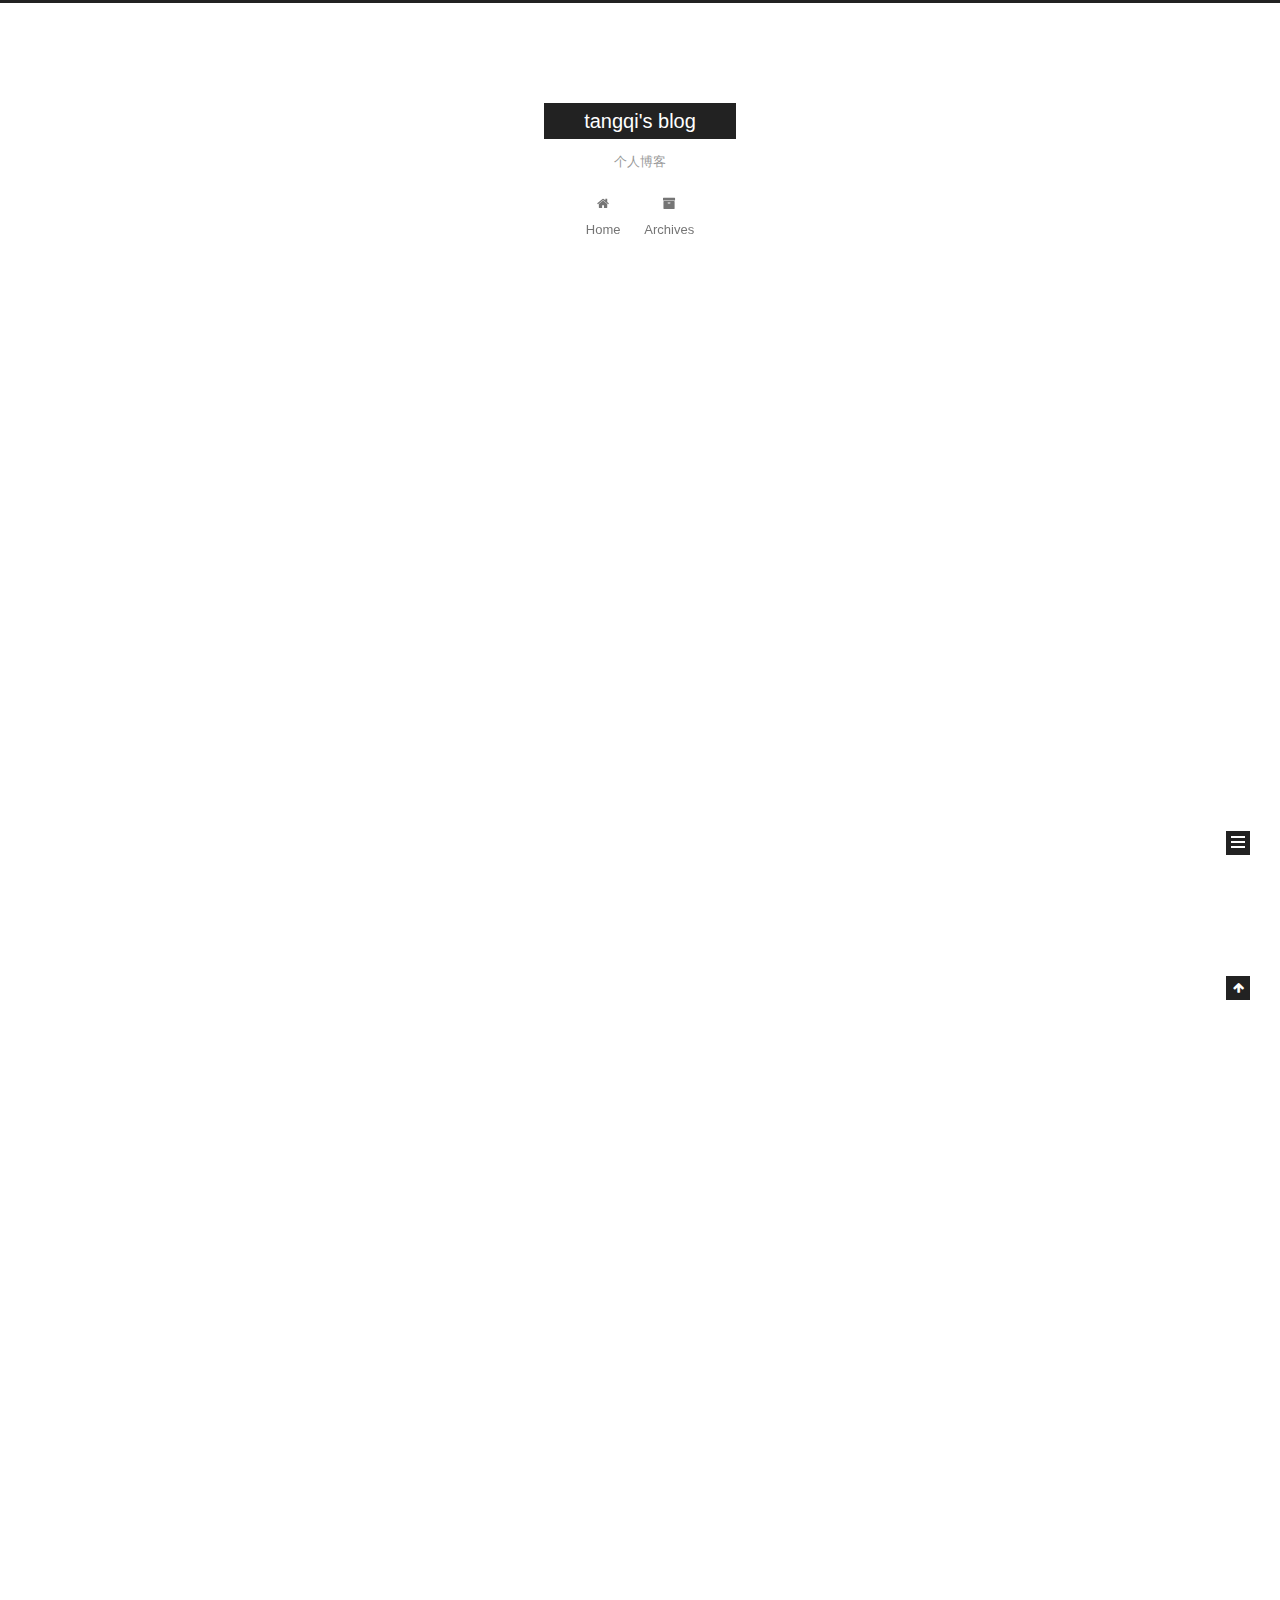
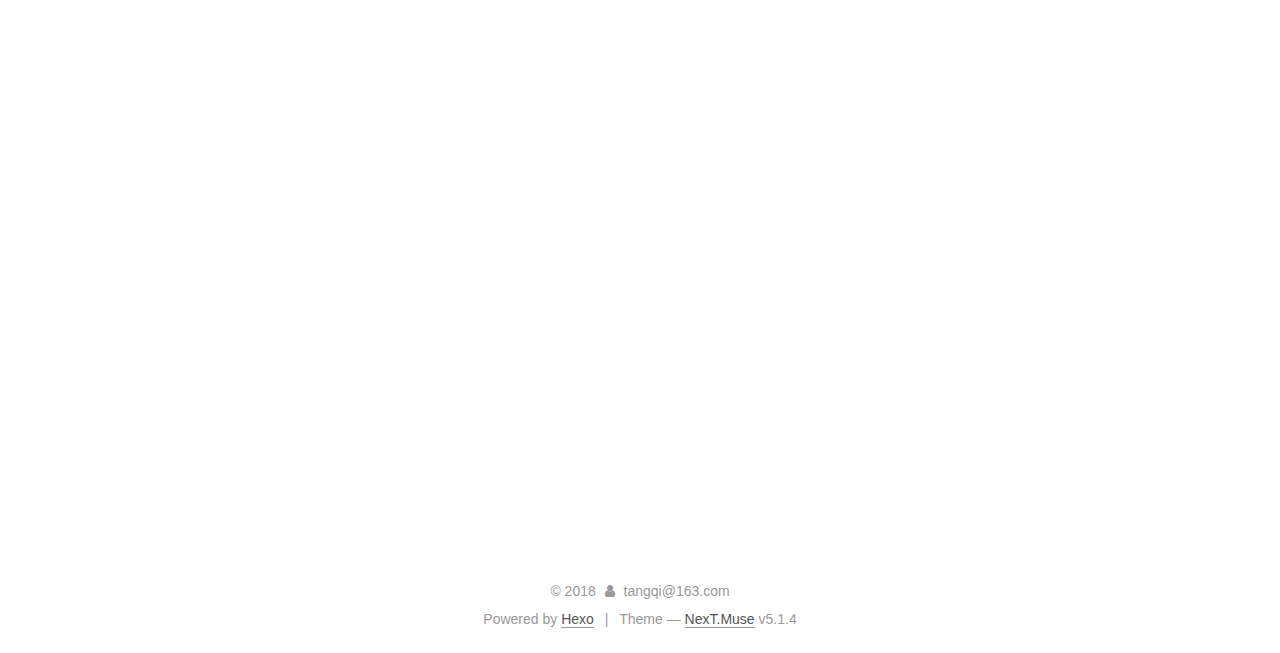
==== commit e9b4f260: "mac重构" ====
--- a/index.html
+++ b/index.html
@@ -1,13 +1,85 @@
 <!DOCTYPE html>
-<html>
+
+
+
+  
+
+
+<html class="theme-next muse use-motion" lang="">
 <head>
-  <meta charset="utf-8">
-  
-
-  
-  <title>tangqi&#39;s blog</title>
-  <meta name="viewport" content="width=device-width, initial-scale=1, maximum-scale=1">
-  <meta name="description" content="记录生活的点滴">
+  <meta charset="UTF-8"/>
+<meta http-equiv="X-UA-Compatible" content="IE=edge" />
+<meta name="viewport" content="width=device-width, initial-scale=1, maximum-scale=1"/>
+<meta name="theme-color" content="#222">
+
+
+
+
+
+
+
+
+
+<meta http-equiv="Cache-Control" content="no-transform" />
+<meta http-equiv="Cache-Control" content="no-siteapp" />
+
+
+
+
+
+
+
+
+
+
+
+
+
+
+
+
+  
+  
+  <link href="/lib/fancybox/source/jquery.fancybox.css?v=2.1.5" rel="stylesheet" type="text/css" />
+
+
+
+
+
+
+
+<link href="/lib/font-awesome/css/font-awesome.min.css?v=4.6.2" rel="stylesheet" type="text/css" />
+
+<link href="/css/main.css?v=5.1.4" rel="stylesheet" type="text/css" />
+
+
+  <link rel="apple-touch-icon" sizes="180x180" href="/images/apple-touch-icon-next.png?v=5.1.4">
+
+
+  <link rel="icon" type="image/png" sizes="32x32" href="/images/favicon-32x32-next.png?v=5.1.4">
+
+
+  <link rel="icon" type="image/png" sizes="16x16" href="/images/favicon-16x16-next.png?v=5.1.4">
+
+
+  <link rel="mask-icon" href="/images/logo.svg?v=5.1.4" color="#222">
+
+
+
+
+
+  <meta name="keywords" content="Hexo, NexT" />
+
+
+
+
+
+
+
+
+
+
+<meta name="description" content="记录生活的点滴">
 <meta property="og:type" content="website">
 <meta property="og:title" content="tangqi&#39;s blog">
 <meta property="og:url" content="http://yoursite.com/index.html">
@@ -17,117 +89,340 @@
 <meta name="twitter:card" content="summary">
 <meta name="twitter:title" content="tangqi&#39;s blog">
 <meta name="twitter:description" content="记录生活的点滴">
-  
-    <link rel="alternate" href="/atom.xml" title="tangqi&#39;s blog" type="application/atom+xml">
-  
-  
-    <link rel="icon" href="/favicon.png">
-  
-  
-    <link href="//fonts.googleapis.com/css?family=Source+Code+Pro" rel="stylesheet" type="text/css">
-  
-  <link rel="stylesheet" href="/css/style.css">
+
+
+
+<script type="text/javascript" id="hexo.configurations">
+  var NexT = window.NexT || {};
+  var CONFIG = {
+    root: '/',
+    scheme: 'Muse',
+    version: '5.1.4',
+    sidebar: {"position":"left","display":"post","offset":12,"b2t":false,"scrollpercent":false,"onmobile":false},
+    fancybox: true,
+    tabs: true,
+    motion: {"enable":true,"async":false,"transition":{"post_block":"fadeIn","post_header":"slideDownIn","post_body":"slideDownIn","coll_header":"slideLeftIn","sidebar":"slideUpIn"}},
+    duoshuo: {
+      userId: '0',
+      author: 'Author'
+    },
+    algolia: {
+      applicationID: '',
+      apiKey: '',
+      indexName: '',
+      hits: {"per_page":10},
+      labels: {"input_placeholder":"Search for Posts","hits_empty":"We didn't find any results for the search: ${query}","hits_stats":"${hits} results found in ${time} ms"}
+    }
+  };
+</script>
+
+
+
+  <link rel="canonical" href="http://yoursite.com/"/>
+
+
+
+
+
+  <title>tangqi's blog</title>
+  
+
+
+
+
+
+
+
+
 </head>
 
-<body>
-  <div id="container">
-    <div id="wrap">
-      <header id="header">
-  <div id="banner"></div>
-  <div id="header-outer" class="outer">
-    <div id="header-title" class="inner">
-      <h1 id="logo-wrap">
-        <a href="/" id="logo">tangqi&#39;s blog</a>
-      </h1>
-      
-        <h2 id="subtitle-wrap">
-          <a href="/" id="subtitle">个人博客</a>
-        </h2>
-      
+<body itemscope itemtype="http://schema.org/WebPage" lang="default">
+
+  
+  
+    
+  
+
+  <div class="container sidebar-position-left 
+  page-home">
+    <div class="headband"></div>
+
+    <header id="header" class="header" itemscope itemtype="http://schema.org/WPHeader">
+      <div class="header-inner"><div class="site-brand-wrapper">
+  <div class="site-meta ">
+    
+
+    <div class="custom-logo-site-title">
+      <a href="/"  class="brand" rel="start">
+        <span class="logo-line-before"><i></i></span>
+        <span class="site-title">tangqi's blog</span>
+        <span class="logo-line-after"><i></i></span>
+      </a>
     </div>
-    <div id="header-inner" class="inner">
-      <nav id="main-nav">
-        <a id="main-nav-toggle" class="nav-icon"></a>
-        
-          <a class="main-nav-link" href="/">Home</a>
-        
-          <a class="main-nav-link" href="/archives">Archives</a>
-        
-      </nav>
-      <nav id="sub-nav">
-        
-          <a id="nav-rss-link" class="nav-icon" href="/atom.xml" title="RSS Feed"></a>
-        
-        <a id="nav-search-btn" class="nav-icon" title="Search"></a>
-      </nav>
-      <div id="search-form-wrap">
-        <form action="//google.com/search" method="get" accept-charset="UTF-8" class="search-form"><input type="search" name="q" class="search-form-input" placeholder="Search"><button type="submit" class="search-form-submit">&#xF002;</button><input type="hidden" name="sitesearch" value="http://yoursite.com"></form>
-      </div>
+      
+        <p class="site-subtitle">个人博客</p>
+      
+  </div>
+
+  <div class="site-nav-toggle">
+    <button>
+      <span class="btn-bar"></span>
+      <span class="btn-bar"></span>
+      <span class="btn-bar"></span>
+    </button>
+  </div>
+</div>
+
+<nav class="site-nav">
+  
+
+  
+    <ul id="menu" class="menu">
+      
+        
+        <li class="menu-item menu-item-home">
+          <a href="/" rel="section">
+            
+              <i class="menu-item-icon fa fa-fw fa-home"></i> <br />
+            
+            Home
+          </a>
+        </li>
+      
+        
+        <li class="menu-item menu-item-archives">
+          <a href="/archives/" rel="section">
+            
+              <i class="menu-item-icon fa fa-fw fa-archive"></i> <br />
+            
+            Archives
+          </a>
+        </li>
+      
+
+      
+    </ul>
+  
+
+  
+</nav>
+
+
+
+ </div>
+    </header>
+
+    <main id="main" class="main">
+      <div class="main-inner">
+        <div class="content-wrap">
+          <div id="content" class="content">
+            
+  <section id="posts" class="posts-expand">
+    
+      
+
+  
+
+  
+  
+  
+
+  <article class="post post-type-normal" itemscope itemtype="http://schema.org/Article">
+  
+  
+  
+  <div class="post-block">
+    <link itemprop="mainEntityOfPage" href="http://yoursite.com/2018/04/12/定时器的实现原理/">
+
+    <span hidden itemprop="author" itemscope itemtype="http://schema.org/Person">
+      <meta itemprop="name" content="tangqi@163.com">
+      <meta itemprop="description" content="">
+      <meta itemprop="image" content="/images/avatar.gif">
+    </span>
+
+    <span hidden itemprop="publisher" itemscope itemtype="http://schema.org/Organization">
+      <meta itemprop="name" content="tangqi's blog">
+    </span>
+
+    
+      <header class="post-header">
+
+        
+        
+          <h1 class="post-title" itemprop="name headline">
+                
+                <a class="post-title-link" href="/2018/04/12/定时器的实现原理/" itemprop="url">定时器的实现原理</a></h1>
+        
+
+        <div class="post-meta">
+          <span class="post-time">
+            
+              <span class="post-meta-item-icon">
+                <i class="fa fa-calendar-o"></i>
+              </span>
+              
+                <span class="post-meta-item-text">Posted on</span>
+              
+              <time title="Post created" itemprop="dateCreated datePublished" datetime="2018-04-12T11:17:11+08:00">
+                2018-04-12
+              </time>
+            
+
+            
+
+            
+          </span>
+
+          
+
+          
+            
+          
+
+          
+          
+
+          
+
+          
+
+          
+
+        </div>
+      </header>
+    
+
+    
+    
+    
+    <div class="post-body" itemprop="articleBody">
+
+      
+      
+
+      
+        
+          
+            <h3 id="1、时间堆方式"><a href="#1、时间堆方式" class="headerlink" title="1、时间堆方式"></a>1、时间堆方式</h3><h3 id="2、时间轮方式"><a href="#2、时间轮方式" class="headerlink" title="2、时间轮方式"></a>2、时间轮方式</h3><h3 id="3、链表方式"><a href="#3、链表方式" class="headerlink" title="3、链表方式"></a>3、链表方式</h3><h3 id="4、排序链表方式"><a href="#4、排序链表方式" class="headerlink" title="4、排序链表方式"></a>4、排序链表方式</h3>
+          
+        
+      
     </div>
-  </div>
-</header>
-      <div class="outer">
-        <section id="main">
-  
-    <article id="post-定时器的实现原理" class="article article-type-post" itemscope itemprop="blogPost">
-  <div class="article-meta">
-    <a href="/2018/04/12/定时器的实现原理/" class="article-date">
-  <time datetime="2018-04-12T03:17:11.000Z" itemprop="datePublished">2018-04-12</time>
-</a>
-    
-  </div>
-  <div class="article-inner">
-    
-    
-      <header class="article-header">
-        
-  
-    <h1 itemprop="name">
-      <a class="article-title" href="/2018/04/12/定时器的实现原理/">定时器的实现原理</a>
-    </h1>
-  
-
-      </header>
-    
-    <div class="article-entry" itemprop="articleBody">
-      
-        <h3 id="1、时间堆方式"><a href="#1、时间堆方式" class="headerlink" title="1、时间堆方式"></a>1、时间堆方式</h3><h3 id="2、时间轮方式"><a href="#2、时间轮方式" class="headerlink" title="2、时间轮方式"></a>2、时间轮方式</h3><h3 id="3、链表方式"><a href="#3、链表方式" class="headerlink" title="3、链表方式"></a>3、链表方式</h3><h3 id="4、排序链表方式"><a href="#4、排序链表方式" class="headerlink" title="4、排序链表方式"></a>4、排序链表方式</h3>
-      
-    </div>
-    <footer class="article-footer">
-      <a data-url="http://yoursite.com/2018/04/12/定时器的实现原理/" data-id="cjg4xn4ij0001ogx9uu9r7wdw" class="article-share-link">Share</a>
-      
+    
+    
+    
+
+    
+
+    
+
+    
+
+    <footer class="post-footer">
+      
+
+      
+
+      
+
+      
+      
+        <div class="post-eof"></div>
       
     </footer>
   </div>
   
-</article>
-
-
-  
-    <article id="post-认识tbschedule" class="article article-type-post" itemscope itemprop="blogPost">
-  <div class="article-meta">
-    <a href="/2018/04/11/认识tbschedule/" class="article-date">
-  <time datetime="2018-04-11T03:59:31.000Z" itemprop="datePublished">2018-04-11</time>
-</a>
-    
-  </div>
-  <div class="article-inner">
-    
-    
-      <header class="article-header">
-        
-  
-    <h1 itemprop="name">
-      <a class="article-title" href="/2018/04/11/认识tbschedule/">认识tbschedule</a>
-    </h1>
-  
-
+  
+  
+  </article>
+
+
+    
+      
+
+  
+
+  
+  
+  
+
+  <article class="post post-type-normal" itemscope itemtype="http://schema.org/Article">
+  
+  
+  
+  <div class="post-block">
+    <link itemprop="mainEntityOfPage" href="http://yoursite.com/2018/04/11/认识tbschedule/">
+
+    <span hidden itemprop="author" itemscope itemtype="http://schema.org/Person">
+      <meta itemprop="name" content="tangqi@163.com">
+      <meta itemprop="description" content="">
+      <meta itemprop="image" content="/images/avatar.gif">
+    </span>
+
+    <span hidden itemprop="publisher" itemscope itemtype="http://schema.org/Organization">
+      <meta itemprop="name" content="tangqi's blog">
+    </span>
+
+    
+      <header class="post-header">
+
+        
+        
+          <h1 class="post-title" itemprop="name headline">
+                
+                <a class="post-title-link" href="/2018/04/11/认识tbschedule/" itemprop="url">认识tbschedule</a></h1>
+        
+
+        <div class="post-meta">
+          <span class="post-time">
+            
+              <span class="post-meta-item-icon">
+                <i class="fa fa-calendar-o"></i>
+              </span>
+              
+                <span class="post-meta-item-text">Posted on</span>
+              
+              <time title="Post created" itemprop="dateCreated datePublished" datetime="2018-04-11T11:59:31+08:00">
+                2018-04-11
+              </time>
+            
+
+            
+
+            
+          </span>
+
+          
+
+          
+            
+          
+
+          
+          
+
+          
+
+          
+
+          
+
+        </div>
       </header>
     
-    <div class="article-entry" itemprop="articleBody">
-      
-        <h3 id="一、tbschedule是什么"><a href="#一、tbschedule是什么" class="headerlink" title="一、tbschedule是什么"></a>一、tbschedule是什么</h3><h3 id="二、tbschedule如何使用"><a href="#二、tbschedule如何使用" class="headerlink" title="二、tbschedule如何使用"></a>二、tbschedule如何使用</h3><pre><code>以下内容部分摘自tbschedule的taobao官网,链接如下
+
+    
+    
+    
+    <div class="post-body" itemprop="articleBody">
+
+      
+      
+
+      
+        
+          
+            <h3 id="一、tbschedule是什么"><a href="#一、tbschedule是什么" class="headerlink" title="一、tbschedule是什么"></a>一、tbschedule是什么</h3><h3 id="二、tbschedule如何使用"><a href="#二、tbschedule如何使用" class="headerlink" title="二、tbschedule如何使用"></a>二、tbschedule如何使用</h3><pre><code>以下内容部分摘自tbschedule的taobao官网,链接如下
 [tbschedule官网文档地址(href=http://code.taobao.org/p/tbschedule/wiki/index/)]
 </code></pre><h5 id="1、调度器的设计"><a href="#1、调度器的设计" class="headerlink" title="1、调度器的设计"></a>1、调度器的设计</h5><pre><code>1、tbschedule的目的是让一种批量任务或者不断变化的任务，能够被动态的分配到多个主机的JVM中，不同的线程组中并行执行。所有的任务能够被不重复，不遗漏的快速处理。
 
@@ -254,42 +549,125 @@
              |-线程组编号02
 </code></pre><h4 id="图例"><a href="#图例" class="headerlink" title="图例"></a>图例</h4><p><img src="/2018/04/11/认识tbschedule/tbschedule_zookeeper.png" alt="zookeeper的存储截图"></p>
 
+          
+        
       
     </div>
-    <footer class="article-footer">
-      <a data-url="http://yoursite.com/2018/04/11/认识tbschedule/" data-id="cjg4xn4is0002ogx9vz5veqdu" class="article-share-link">Share</a>
-      
+    
+    
+    
+
+    
+
+    
+
+    
+
+    <footer class="post-footer">
+      
+
+      
+
+      
+
+      
+      
+        <div class="post-eof"></div>
       
     </footer>
   </div>
   
-</article>
-
-
-  
-    <article id="post-hello-world" class="article article-type-post" itemscope itemprop="blogPost">
-  <div class="article-meta">
-    <a href="/2018/04/11/hello-world/" class="article-date">
-  <time datetime="2018-04-11T03:37:21.997Z" itemprop="datePublished">2018-04-11</time>
-</a>
-    
-  </div>
-  <div class="article-inner">
-    
-    
-      <header class="article-header">
-        
-  
-    <h1 itemprop="name">
-      <a class="article-title" href="/2018/04/11/hello-world/">Hello World</a>
-    </h1>
-  
-
+  
+  
+  </article>
+
+
+    
+      
+
+  
+
+  
+  
+  
+
+  <article class="post post-type-normal" itemscope itemtype="http://schema.org/Article">
+  
+  
+  
+  <div class="post-block">
+    <link itemprop="mainEntityOfPage" href="http://yoursite.com/2018/04/11/hello-world/">
+
+    <span hidden itemprop="author" itemscope itemtype="http://schema.org/Person">
+      <meta itemprop="name" content="tangqi@163.com">
+      <meta itemprop="description" content="">
+      <meta itemprop="image" content="/images/avatar.gif">
+    </span>
+
+    <span hidden itemprop="publisher" itemscope itemtype="http://schema.org/Organization">
+      <meta itemprop="name" content="tangqi's blog">
+    </span>
+
+    
+      <header class="post-header">
+
+        
+        
+          <h1 class="post-title" itemprop="name headline">
+                
+                <a class="post-title-link" href="/2018/04/11/hello-world/" itemprop="url">Hello World</a></h1>
+        
+
+        <div class="post-meta">
+          <span class="post-time">
+            
+              <span class="post-meta-item-icon">
+                <i class="fa fa-calendar-o"></i>
+              </span>
+              
+                <span class="post-meta-item-text">Posted on</span>
+              
+              <time title="Post created" itemprop="dateCreated datePublished" datetime="2018-04-11T11:37:21+08:00">
+                2018-04-11
+              </time>
+            
+
+            
+
+            
+          </span>
+
+          
+
+          
+            
+          
+
+          
+          
+
+          
+
+          
+
+          
+
+        </div>
       </header>
     
-    <div class="article-entry" itemprop="articleBody">
-      
-        <p>Welcome to <a href="https://hexo.io/" target="_blank" rel="noopener">Hexo</a>! This is your very first post. Check <a href="https://hexo.io/docs/" target="_blank" rel="noopener">documentation</a> for more info. If you get any problems when using Hexo, you can find the answer in <a href="https://hexo.io/docs/troubleshooting.html" target="_blank" rel="noopener">troubleshooting</a> or you can ask me on <a href="https://github.com/hexojs/hexo/issues" target="_blank" rel="noopener">GitHub</a>.</p>
+
+    
+    
+    
+    <div class="post-body" itemprop="articleBody">
+
+      
+      
+
+      
+        
+          
+            <p>Welcome to <a href="https://hexo.io/" target="_blank" rel="noopener">Hexo</a>! This is your very first post. Check <a href="https://hexo.io/docs/" target="_blank" rel="noopener">documentation</a> for more info. If you get any problems when using Hexo, you can find the answer in <a href="https://hexo.io/docs/troubleshooting.html" target="_blank" rel="noopener">troubleshooting</a> or you can ask me on <a href="https://github.com/hexojs/hexo/issues" target="_blank" rel="noopener">GitHub</a>.</p>
 <h3 id="Create-a-new-post"><a href="#Create-a-new-post" class="headerlink" title="Create a new post"></a>Create a new post</h3><figure class="highlight bash"><table><tr><td class="gutter"><pre><span class="line">1</span><br></pre></td><td class="code"><pre><span class="line">$ hexo new <span class="string">"My New Post"</span></span><br></pre></td></tr></table></figure>
 <p>More info: <a href="https://hexo.io/docs/writing.html" target="_blank" rel="noopener">Writing</a></p>
 <h3 id="Run-server"><a href="#Run-server" class="headerlink" title="Run server"></a>Run server</h3><figure class="highlight bash"><table><tr><td class="gutter"><pre><span class="line">1</span><br></pre></td><td class="code"><pre><span class="line">$ hexo server</span><br></pre></td></tr></table></figure>
@@ -301,99 +679,307 @@
 <p><img src="/2018/04/11/hello-world/ls.png" alt="lassssss"></p>
 <p>ST环境发布申请：<br>1、发布对象：ecej-order-threeparty-gateway<br>2、发布内容：修改B端APP取消时的参数校验逻辑<br>3、发布时间：随时</p>
 
+          
+        
       
     </div>
-    <footer class="article-footer">
-      <a data-url="http://yoursite.com/2018/04/11/hello-world/" data-id="cjg4xn4ib0000ogx9bu0o9wpu" class="article-share-link">Share</a>
-      
+    
+    
+    
+
+    
+
+    
+
+    
+
+    <footer class="post-footer">
+      
+
+      
+
+      
+
+      
+      
+        <div class="post-eof"></div>
       
     </footer>
   </div>
   
-</article>
-
-
-  
-
-
-</section>
-        
-          <aside id="sidebar">
-  
-    
-
-  
-    
-
-  
-    
-  
-    
-  <div class="widget-wrap">
-    <h3 class="widget-title">Archives</h3>
-    <div class="widget">
-      <ul class="archive-list"><li class="archive-list-item"><a class="archive-list-link" href="/archives/2018/04/">April 2018</a></li></ul>
+  
+  
+  </article>
+
+
+    
+  </section>
+
+  
+
+
+          </div>
+          
+
+
+          
+
+        </div>
+        
+          
+  
+  <div class="sidebar-toggle">
+    <div class="sidebar-toggle-line-wrap">
+      <span class="sidebar-toggle-line sidebar-toggle-line-first"></span>
+      <span class="sidebar-toggle-line sidebar-toggle-line-middle"></span>
+      <span class="sidebar-toggle-line sidebar-toggle-line-last"></span>
     </div>
   </div>
 
-
-  
-    
-  <div class="widget-wrap">
-    <h3 class="widget-title">Recent Posts</h3>
-    <div class="widget">
-      <ul>
-        
-          <li>
-            <a href="/2018/04/12/定时器的实现原理/">定时器的实现原理</a>
-          </li>
-        
-          <li>
-            <a href="/2018/04/11/认识tbschedule/">认识tbschedule</a>
-          </li>
-        
-          <li>
-            <a href="/2018/04/11/hello-world/">Hello World</a>
-          </li>
-        
-      </ul>
+  <aside id="sidebar" class="sidebar">
+    
+    <div class="sidebar-inner">
+
+      
+
+      
+
+      <section class="site-overview-wrap sidebar-panel sidebar-panel-active">
+        <div class="site-overview">
+          <div class="site-author motion-element" itemprop="author" itemscope itemtype="http://schema.org/Person">
+            
+              <p class="site-author-name" itemprop="name">tangqi@163.com</p>
+              <p class="site-description motion-element" itemprop="description">记录生活的点滴</p>
+          </div>
+
+          <nav class="site-state motion-element">
+
+            
+              <div class="site-state-item site-state-posts">
+              
+                <a href="/archives/">
+              
+                  <span class="site-state-item-count">3</span>
+                  <span class="site-state-item-name">posts</span>
+                </a>
+              </div>
+            
+
+            
+
+            
+
+          </nav>
+
+          
+
+          
+
+          
+          
+
+          
+          
+
+          
+
+        </div>
+      </section>
+
+      
+
+      
+
     </div>
+  </aside>
+
+
+        
+      </div>
+    </main>
+
+    <footer id="footer" class="footer">
+      <div class="footer-inner">
+        <div class="copyright">&copy; <span itemprop="copyrightYear">2018</span>
+  <span class="with-love">
+    <i class="fa fa-user"></i>
+  </span>
+  <span class="author" itemprop="copyrightHolder">tangqi@163.com</span>
+
+  
+</div>
+
+
+  <div class="powered-by">Powered by <a class="theme-link" target="_blank" href="https://hexo.io">Hexo</a></div>
+
+
+
+  <span class="post-meta-divider">|</span>
+
+
+
+  <div class="theme-info">Theme &mdash; <a class="theme-link" target="_blank" href="https://github.com/iissnan/hexo-theme-next">NexT.Muse</a> v5.1.4</div>
+
+
+
+
+        
+
+
+
+
+
+
+
+        
+      </div>
+    </footer>
+
+    
+      <div class="back-to-top">
+        <i class="fa fa-arrow-up"></i>
+        
+      </div>
+    
+
+    
+
   </div>
 
   
-</aside>
-        
-      </div>
-      <footer id="footer">
-  
-  <div class="outer">
-    <div id="footer-info" class="inner">
-      &copy; 2018 tangqi@163.com<br>
-      Powered by <a href="http://hexo.io/" target="_blank">Hexo</a>
-    </div>
-  </div>
-</footer>
-    </div>
-    <nav id="mobile-nav">
-  
-    <a href="/" class="mobile-nav-link">Home</a>
-  
-    <a href="/archives" class="mobile-nav-link">Archives</a>
-  
-</nav>
-    
-
-<script src="//ajax.googleapis.com/ajax/libs/jquery/2.0.3/jquery.min.js"></script>
-
-
-  <link rel="stylesheet" href="/fancybox/jquery.fancybox.css">
-  <script src="/fancybox/jquery.fancybox.pack.js"></script>
-
-
-<script src="/js/script.js"></script>
-
-
-
-  </div>
+
+<script type="text/javascript">
+  if (Object.prototype.toString.call(window.Promise) !== '[object Function]') {
+    window.Promise = null;
+  }
+</script>
+
+
+
+
+
+
+
+
+
+  
+
+
+
+
+
+
+
+
+
+
+
+
+  
+  
+    <script type="text/javascript" src="/lib/jquery/index.js?v=2.1.3"></script>
+  
+
+  
+  
+    <script type="text/javascript" src="/lib/fastclick/lib/fastclick.min.js?v=1.0.6"></script>
+  
+
+  
+  
+    <script type="text/javascript" src="/lib/jquery_lazyload/jquery.lazyload.js?v=1.9.7"></script>
+  
+
+  
+  
+    <script type="text/javascript" src="/lib/velocity/velocity.min.js?v=1.2.1"></script>
+  
+
+  
+  
+    <script type="text/javascript" src="/lib/velocity/velocity.ui.min.js?v=1.2.1"></script>
+  
+
+  
+  
+    <script type="text/javascript" src="/lib/fancybox/source/jquery.fancybox.pack.js?v=2.1.5"></script>
+  
+
+
+  
+
+
+  <script type="text/javascript" src="/js/src/utils.js?v=5.1.4"></script>
+
+  <script type="text/javascript" src="/js/src/motion.js?v=5.1.4"></script>
+
+
+
+  
+  
+
+  
+
+  
+
+
+  <script type="text/javascript" src="/js/src/bootstrap.js?v=5.1.4"></script>
+
+
+
+  
+
+
+  
+
+
+
+
+	
+
+
+
+
+
+  
+
+
+
+
+
+  
+
+
+
+
+
+
+
+
+
+
+
+
+  
+
+
+
+
+
+  
+
+  
+
+  
+
+  
+  
+
+  
+
+  
+
+  
+
 </body>
-</html>+</html>
--- a/css/main.css
+++ b/css/main.css
@@ -0,0 +1,2662 @@
+/* normalize.css v3.0.2 | MIT License | git.io/normalize */
+html {
+  font-family: sans-serif; /* 1 */
+  -ms-text-size-adjust: 100%; /* 2 */
+  -webkit-text-size-adjust: 100%; /* 2 */
+}
+body {
+  margin: 0;
+}
+article,
+aside,
+details,
+figcaption,
+figure,
+footer,
+header,
+hgroup,
+main,
+menu,
+nav,
+section,
+summary {
+  display: block;
+}
+audio,
+canvas,
+progress,
+video {
+  display: inline-block; /* 1 */
+  vertical-align: baseline; /* 2 */
+}
+audio:not([controls]) {
+  display: none;
+  height: 0;
+}
+[hidden],
+template {
+  display: none;
+}
+a {
+  background-color: transparent;
+}
+a:active,
+a:hover {
+  outline: 0;
+}
+abbr[title] {
+  border-bottom: 1px dotted;
+}
+b,
+strong {
+  font-weight: bold;
+}
+dfn {
+  font-style: italic;
+}
+h1 {
+  font-size: 2em;
+  margin: 0.67em 0;
+}
+mark {
+  background: #ff0;
+  color: #000;
+}
+small {
+  font-size: 80%;
+}
+sub,
+sup {
+  font-size: 75%;
+  line-height: 0;
+  position: relative;
+  vertical-align: baseline;
+}
+sup {
+  top: -0.5em;
+}
+sub {
+  bottom: -0.25em;
+}
+img {
+  border: 0;
+}
+svg:not(:root) {
+  overflow: hidden;
+}
+figure {
+  margin: 1em 40px;
+}
+hr {
+  -moz-box-sizing: content-box;
+  box-sizing: content-box;
+  height: 0;
+}
+pre {
+  overflow: auto;
+}
+code,
+kbd,
+pre,
+samp {
+  font-family: monospace, monospace;
+  font-size: 1em;
+}
+button,
+input,
+optgroup,
+select,
+textarea {
+  color: inherit; /* 1 */
+  font: inherit; /* 2 */
+  margin: 0; /* 3 */
+}
+button {
+  overflow: visible;
+}
+button,
+select {
+  text-transform: none;
+}
+button,
+html input[type="button"],
+input[type="reset"],
+input[type="submit"] {
+  -webkit-appearance: button; /* 2 */
+  cursor: pointer; /* 3 */
+}
+button[disabled],
+html input[disabled] {
+  cursor: default;
+}
+button::-moz-focus-inner,
+input::-moz-focus-inner {
+  border: 0;
+  padding: 0;
+}
+input {
+  line-height: normal;
+}
+input[type="checkbox"],
+input[type="radio"] {
+  box-sizing: border-box; /* 1 */
+  padding: 0; /* 2 */
+}
+input[type="number"]::-webkit-inner-spin-button,
+input[type="number"]::-webkit-outer-spin-button {
+  height: auto;
+}
+input[type="search"] {
+  -webkit-appearance: textfield; /* 1 */
+  -moz-box-sizing: content-box;
+  -webkit-box-sizing: content-box; /* 2 */
+  box-sizing: content-box;
+}
+input[type="search"]::-webkit-search-cancel-button,
+input[type="search"]::-webkit-search-decoration {
+  -webkit-appearance: none;
+}
+fieldset {
+  border: 1px solid #c0c0c0;
+  margin: 0 2px;
+  padding: 0.35em 0.625em 0.75em;
+}
+legend {
+  border: 0; /* 1 */
+  padding: 0; /* 2 */
+}
+textarea {
+  overflow: auto;
+}
+optgroup {
+  font-weight: bold;
+}
+table {
+  border-collapse: collapse;
+  border-spacing: 0;
+}
+td,
+th {
+  padding: 0;
+}
+::selection {
+  background: #262a30;
+  color: #fff;
+}
+body {
+  position: relative;
+  font-family: 'Lato', "PingFang SC", "Microsoft YaHei", sans-serif;
+  font-size: 14px;
+  line-height: 2;
+  color: #555;
+  background: #fff;
+}
+@media (max-width: 767px) {
+  body {
+    padding-right: 0 !important;
+  }
+}
+@media (min-width: 768px) and (max-width: 991px) {
+  body {
+    padding-right: 0 !important;
+  }
+}
+@media (min-width: 1600px) {
+  body {
+    font-size: 16px;
+  }
+}
+h1,
+h2,
+h3,
+h4,
+h5,
+h6 {
+  margin: 0;
+  padding: 0;
+  font-weight: bold;
+  line-height: 1.5;
+  font-family: 'Lato', "PingFang SC", "Microsoft YaHei", sans-serif;
+}
+h2,
+h3,
+h4,
+h5,
+h6 {
+  margin: 20px 0 15px;
+}
+h1 {
+  font-size: 22px;
+}
+@media (max-width: 767px) {
+  h1 {
+    font-size: 18px;
+  }
+}
+h2 {
+  font-size: 20px;
+}
+@media (max-width: 767px) {
+  h2 {
+    font-size: 16px;
+  }
+}
+h3 {
+  font-size: 18px;
+}
+@media (max-width: 767px) {
+  h3 {
+    font-size: 14px;
+  }
+}
+h4 {
+  font-size: 16px;
+}
+@media (max-width: 767px) {
+  h4 {
+    font-size: 12px;
+  }
+}
+h5 {
+  font-size: 14px;
+}
+@media (max-width: 767px) {
+  h5 {
+    font-size: 10px;
+  }
+}
+h6 {
+  font-size: 12px;
+}
+@media (max-width: 767px) {
+  h6 {
+    font-size: 8px;
+  }
+}
+p {
+  margin: 0 0 20px 0;
+}
+a {
+  color: #555;
+  text-decoration: none;
+  outline: none;
+  border-bottom: 1px solid #999;
+  word-wrap: break-word;
+}
+a:hover {
+  color: #222;
+  border-bottom-color: #222;
+}
+blockquote {
+  margin: 0;
+  padding: 0;
+}
+img {
+  display: block;
+  margin: auto;
+  max-width: 100%;
+  height: auto;
+}
+hr {
+  margin: 40px 0;
+  height: 3px;
+  border: none;
+  background-color: #ddd;
+  background-image: repeating-linear-gradient(-45deg, #fff, #fff 4px, transparent 4px, transparent 8px);
+}
+blockquote {
+  padding: 0 15px;
+  color: #666;
+  border-left: 4px solid #ddd;
+}
+blockquote cite::before {
+  content: "-";
+  padding: 0 5px;
+}
+dt {
+  font-weight: 700;
+}
+dd {
+  margin: 0;
+  padding: 0;
+}
+kbd {
+  border: 1px solid #ccc;
+  border-radius: 0.2em;
+  box-shadow: 0.1em 0.1em 0.2em rgba(0,0,0,0.1);
+  background-color: #f9f9f9;
+  font-family: inherit;
+  background-image: -webkit-linear-gradient(top, #eee, #fff, #eee);
+  padding: 0.1em 0.3em;
+  white-space: nowrap;
+}
+.text-left {
+  text-align: left;
+}
+.text-center {
+  text-align: center;
+}
+.text-right {
+  text-align: right;
+}
+.text-justify {
+  text-align: justify;
+}
+.text-nowrap {
+  white-space: nowrap;
+}
+.text-lowercase {
+  text-transform: lowercase;
+}
+.text-uppercase {
+  text-transform: uppercase;
+}
+.text-capitalize {
+  text-transform: capitalize;
+}
+.center-block {
+  display: block;
+  margin-left: auto;
+  margin-right: auto;
+}
+.clearfix:before,
+.clearfix:after {
+  content: " ";
+  display: table;
+}
+.clearfix:after {
+  clear: both;
+}
+.pullquote {
+  width: 45%;
+}
+.pullquote.left {
+  float: left;
+  margin-left: 5px;
+  margin-right: 10px;
+}
+.pullquote.right {
+  float: right;
+  margin-left: 10px;
+  margin-right: 5px;
+}
+.affix.affix.affix {
+  position: fixed;
+}
+.translation {
+  margin-top: -20px;
+  font-size: 14px;
+  color: #999;
+}
+.scrollbar-measure {
+  width: 100px;
+  height: 100px;
+  overflow: scroll;
+  position: absolute;
+  top: -9999px;
+}
+.use-motion .motion-element {
+  opacity: 0;
+}
+table {
+  margin: 20px 0;
+  width: 100%;
+  border-collapse: collapse;
+  border-spacing: 0;
+  border: 1px solid #ddd;
+  font-size: 14px;
+  table-layout: fixed;
+  word-wrap: break-all;
+}
+table>tbody>tr:nth-of-type(odd) {
+  background-color: #f9f9f9;
+}
+table>tbody>tr:hover {
+  background-color: #f5f5f5;
+}
+caption,
+th,
+td {
+  padding: 8px;
+  text-align: left;
+  vertical-align: middle;
+  font-weight: normal;
+}
+th,
+td {
+  border-bottom: 3px solid #ddd;
+  border-right: 1px solid #eee;
+}
+th {
+  padding-bottom: 10px;
+  font-weight: 700;
+}
+td {
+  border-bottom-width: 1px;
+}
+html,
+body {
+  height: 100%;
+}
+.container {
+  position: relative;
+  min-height: 100%;
+}
+.header-inner {
+  margin: 0 auto;
+  padding: 100px 0 70px;
+  width: 700px;
+}
+@media (min-width: 1600px) {
+  .container .header-inner {
+    width: 900px;
+  }
+}
+.main {
+  padding-bottom: 150px;
+}
+.main-inner {
+  margin: 0 auto;
+  width: 700px;
+}
+@media (min-width: 1600px) {
+  .container .main-inner {
+    width: 900px;
+  }
+}
+.footer {
+  position: absolute;
+  left: 0;
+  bottom: 0;
+  width: 100%;
+  min-height: 50px;
+}
+.footer-inner {
+  box-sizing: border-box;
+  margin: 20px auto;
+  width: 700px;
+}
+@media (min-width: 1600px) {
+  .container .footer-inner {
+    width: 900px;
+  }
+}
+pre,
+.highlight {
+  overflow: auto;
+  margin: 20px 0;
+  padding: 0;
+  font-size: 13px;
+  color: #4d4d4c;
+  background: #f7f7f7;
+  line-height: 1.6;
+}
+pre,
+code {
+  font-family: consolas, Menlo, "PingFang SC", "Microsoft YaHei", monospace;
+}
+code {
+  padding: 2px 4px;
+  word-wrap: break-word;
+  color: #555;
+  background: #eee;
+  border-radius: 3px;
+  font-size: 13px;
+}
+pre {
+  padding: 10px;
+}
+pre code {
+  padding: 0;
+  color: #4d4d4c;
+  background: none;
+  text-shadow: none;
+}
+.highlight {
+  border-radius: 1px;
+}
+.highlight pre {
+  border: none;
+  margin: 0;
+  padding: 10px 0;
+}
+.highlight table {
+  margin: 0;
+  width: auto;
+  border: none;
+}
+.highlight td {
+  border: none;
+  padding: 0;
+}
+.highlight figcaption {
+  font-size: 1em;
+  color: #4d4d4c;
+  line-height: 1em;
+  margin-bottom: 1em;
+}
+.highlight figcaption:before,
+.highlight figcaption:after {
+  content: " ";
+  display: table;
+}
+.highlight figcaption:after {
+  clear: both;
+}
+.highlight figcaption a {
+  float: right;
+  color: #4d4d4c;
+}
+.highlight figcaption a:hover {
+  border-bottom-color: #4d4d4c;
+}
+.highlight .gutter pre {
+  padding-left: 10px;
+  padding-right: 10px;
+  color: #869194;
+  text-align: right;
+  background-color: #eff2f3;
+}
+.highlight .code pre {
+  width: 100%;
+  padding-left: 10px;
+  padding-right: 10px;
+  background-color: #f7f7f7;
+}
+.highlight .line {
+  height: 20px;
+}
+.gutter {
+  -webkit-user-select: none;
+  -moz-user-select: none;
+  -ms-user-select: none;
+  user-select: none;
+}
+.gist table {
+  width: auto;
+}
+.gist table td {
+  border: none;
+}
+pre .deletion {
+  background: #fdd;
+}
+pre .addition {
+  background: #dfd;
+}
+pre .meta {
+  color: #8959a8;
+}
+pre .comment {
+  color: #8e908c;
+}
+pre .variable,
+pre .attribute,
+pre .tag,
+pre .regexp,
+pre .ruby .constant,
+pre .xml .tag .title,
+pre .xml .pi,
+pre .xml .doctype,
+pre .html .doctype,
+pre .css .id,
+pre .css .class,
+pre .css .pseudo {
+  color: #c82829;
+}
+pre .number,
+pre .preprocessor,
+pre .built_in,
+pre .literal,
+pre .params,
+pre .constant,
+pre .command {
+  color: #f5871f;
+}
+pre .ruby .class .title,
+pre .css .rules .attribute,
+pre .string,
+pre .value,
+pre .inheritance,
+pre .header,
+pre .ruby .symbol,
+pre .xml .cdata,
+pre .special,
+pre .number,
+pre .formula {
+  color: #718c00;
+}
+pre .title,
+pre .css .hexcolor {
+  color: #3e999f;
+}
+pre .function,
+pre .python .decorator,
+pre .python .title,
+pre .ruby .function .title,
+pre .ruby .title .keyword,
+pre .perl .sub,
+pre .javascript .title,
+pre .coffeescript .title {
+  color: #4271ae;
+}
+pre .keyword,
+pre .javascript .function {
+  color: #8959a8;
+}
+.full-image.full-image.full-image.full-image {
+  border: none;
+  max-width: 100%;
+  width: auto;
+  margin: 20px auto 25px;
+}
+@media (min-width: 992px) {
+  .full-image.full-image.full-image.full-image {
+    max-width: none;
+    width: 110%;
+    margin: 25px -5%;
+  }
+}
+.blockquote-center,
+.page-home .post-type-quote blockquote,
+.page-post-detail .post-type-quote blockquote {
+  position: relative;
+  margin: 40px 0;
+  padding: 0;
+  border-left: none;
+  text-align: center;
+}
+.blockquote-center::before,
+.page-home .post-type-quote blockquote::before,
+.page-post-detail .post-type-quote blockquote::before,
+.blockquote-center::after,
+.page-home .post-type-quote blockquote::after,
+.page-post-detail .post-type-quote blockquote::after {
+  position: absolute;
+  content: ' ';
+  display: block;
+  width: 100%;
+  height: 24px;
+  opacity: 0.2;
+  background-repeat: no-repeat;
+  background-position: 0 -6px;
+  background-size: 22px 22px;
+}
+.blockquote-center::before,
+.page-home .post-type-quote blockquote::before,
+.page-post-detail .post-type-quote blockquote::before {
+  top: -20px;
+  background-image: url("../images/quote-l.svg");
+  border-top: 1px solid #ccc;
+}
+.blockquote-center::after,
+.page-home .post-type-quote blockquote::after,
+.page-post-detail .post-type-quote blockquote::after {
+  bottom: -20px;
+  background-image: url("../images/quote-r.svg");
+  border-bottom: 1px solid #ccc;
+  background-position: 100% 8px;
+}
+.blockquote-center p,
+.page-home .post-type-quote blockquote p,
+.page-post-detail .post-type-quote blockquote p,
+.blockquote-center div,
+.page-home .post-type-quote blockquote div,
+.page-post-detail .post-type-quote blockquote div {
+  text-align: center;
+}
+.post .post-body .group-picture img {
+  box-sizing: border-box;
+  padding: 0 3px;
+  border: none;
+}
+.post .group-picture-row {
+  overflow: hidden;
+  margin-top: 6px;
+}
+.post .group-picture-row:first-child {
+  margin-top: 0;
+}
+.post .group-picture-column {
+  float: left;
+}
+.page-post-detail .post-body .group-picture-column {
+  float: none;
+  margin-top: 10px;
+  width: auto !important;
+}
+.page-post-detail .post-body .group-picture-column img {
+  margin: 0 auto;
+}
+.page-archive .group-picture-container {
+  overflow: hidden;
+}
+.page-archive .group-picture-row {
+  float: left;
+}
+.page-archive .group-picture-row:first-child {
+  margin-top: 6px;
+}
+.page-archive .group-picture-column {
+  max-width: 150px;
+  max-height: 150px;
+}
+.post-body .note {
+  position: relative;
+  padding: 15px;
+  margin-bottom: 20px;
+  border: 1px solid #eee;
+  border-left-width: 5px;
+  border-radius: 3px;
+}
+.post-body .note h2,
+.post-body .note h3,
+.post-body .note h4,
+.post-body .note h5,
+.post-body .note h6 {
+  margin-top: 0;
+  margin-bottom: 0;
+  border-bottom: initial;
+  padding-top: 0 !important;
+}
+.post-body .note p:first-child,
+.post-body .note ul:first-child,
+.post-body .note ol:first-child,
+.post-body .note table:first-child,
+.post-body .note pre:first-child,
+.post-body .note blockquote:first-child {
+  margin-top: 0;
+}
+.post-body .note p:last-child,
+.post-body .note ul:last-child,
+.post-body .note ol:last-child,
+.post-body .note table:last-child,
+.post-body .note pre:last-child,
+.post-body .note blockquote:last-child {
+  margin-bottom: 0;
+}
+.post-body .note.default {
+  border-left-color: #777;
+}
+.post-body .note.default h2,
+.post-body .note.default h3,
+.post-body .note.default h4,
+.post-body .note.default h5,
+.post-body .note.default h6 {
+  color: #777;
+}
+.post-body .note.primary {
+  border-left-color: #6f42c1;
+}
+.post-body .note.primary h2,
+.post-body .note.primary h3,
+.post-body .note.primary h4,
+.post-body .note.primary h5,
+.post-body .note.primary h6 {
+  color: #6f42c1;
+}
+.post-body .note.info {
+  border-left-color: #428bca;
+}
+.post-body .note.info h2,
+.post-body .note.info h3,
+.post-body .note.info h4,
+.post-body .note.info h5,
+.post-body .note.info h6 {
+  color: #428bca;
+}
+.post-body .note.success {
+  border-left-color: #5cb85c;
+}
+.post-body .note.success h2,
+.post-body .note.success h3,
+.post-body .note.success h4,
+.post-body .note.success h5,
+.post-body .note.success h6 {
+  color: #5cb85c;
+}
+.post-body .note.warning {
+  border-left-color: #f0ad4e;
+}
+.post-body .note.warning h2,
+.post-body .note.warning h3,
+.post-body .note.warning h4,
+.post-body .note.warning h5,
+.post-body .note.warning h6 {
+  color: #f0ad4e;
+}
+.post-body .note.danger {
+  border-left-color: #d9534f;
+}
+.post-body .note.danger h2,
+.post-body .note.danger h3,
+.post-body .note.danger h4,
+.post-body .note.danger h5,
+.post-body .note.danger h6 {
+  color: #d9534f;
+}
+.post-body .label {
+  display: inline;
+  padding: 0 2px;
+  white-space: nowrap;
+}
+.post-body .label.default {
+  background-color: #f0f0f0;
+}
+.post-body .label.primary {
+  background-color: #efe6f7;
+}
+.post-body .label.info {
+  background-color: #e5f2f8;
+}
+.post-body .label.success {
+  background-color: #e7f4e9;
+}
+.post-body .label.warning {
+  background-color: #fcf6e1;
+}
+.post-body .label.danger {
+  background-color: #fae8eb;
+}
+.post-body .tabs {
+  position: relative;
+  display: block;
+  margin-bottom: 20px;
+  padding-top: 10px;
+}
+.post-body .tabs ul.nav-tabs {
+  margin: 0;
+  padding: 0;
+  display: flex;
+  margin-bottom: -1px;
+}
+@media (max-width: 413px) {
+  .post-body .tabs ul.nav-tabs {
+    display: block;
+    margin-bottom: 5px;
+  }
+}
+.post-body .tabs ul.nav-tabs li.tab {
+  list-style-type: none !important;
+  margin: 0 0.25em 0 0;
+  border-top: 3px solid transparent;
+  border-left: 1px solid transparent;
+  border-right: 1px solid transparent;
+}
+@media (max-width: 413px) {
+  .post-body .tabs ul.nav-tabs li.tab {
+    margin: initial;
+    border-top: 1px solid transparent;
+    border-left: 3px solid transparent;
+    border-right: 1px solid transparent;
+    border-bottom: 1px solid transparent;
+  }
+}
+.post-body .tabs ul.nav-tabs li.tab a {
+  outline: 0;
+  border-bottom: initial;
+  display: block;
+  line-height: 1.8em;
+  padding: 0.25em 0.75em;
+  transition-duration: 0.2s;
+  transition-timing-function: ease-out;
+  transition-delay: 0s;
+}
+.post-body .tabs ul.nav-tabs li.tab a i {
+  width: 1.285714285714286em;
+}
+.post-body .tabs ul.nav-tabs li.tab.active {
+  border-top: 3px solid #fc6423;
+  border-left: 1px solid #ddd;
+  border-right: 1px solid #ddd;
+  background-color: #fff;
+}
+@media (max-width: 413px) {
+  .post-body .tabs ul.nav-tabs li.tab.active {
+    border-top: 1px solid #ddd;
+    border-left: 3px solid #fc6423;
+    border-right: 1px solid #ddd;
+    border-bottom: 1px solid #ddd;
+  }
+}
+.post-body .tabs ul.nav-tabs li.tab.active a {
+  cursor: default;
+  color: #555;
+}
+.post-body .tabs .tab-content {
+  background-color: #fff;
+}
+.post-body .tabs .tab-content .tab-pane {
+  border: 1px solid #ddd;
+  padding: 20px 20px 0 20px;
+}
+.post-body .tabs .tab-content .tab-pane:not(.active) {
+  display: none !important;
+}
+.post-body .tabs .tab-content .tab-pane.active {
+  display: block !important;
+}
+.btn {
+  display: inline-block;
+  padding: 0 20px;
+  font-size: 14px;
+  color: #fff;
+  background: #222;
+  border: 2px solid #222;
+  text-decoration: none;
+  border-radius: 0;
+  transition-property: background-color;
+  transition-duration: 0.2s;
+  transition-timing-function: ease-in-out;
+  transition-delay: 0s;
+  line-height: 2;
+}
+.btn:hover {
+  border-color: #222;
+  color: #222;
+  background: #fff;
+}
+.btn +.btn {
+  margin: 0 0 8px 8px;
+}
+.btn .fa-fw {
+  width: 1.285714285714286em;
+  text-align: left;
+}
+.btn-bar {
+  display: block;
+  width: 22px;
+  height: 2px;
+  background: #555;
+  border-radius: 1px;
+}
+.btn-bar+.btn-bar {
+  margin-top: 4px;
+}
+.pagination {
+  margin: 120px 0 40px;
+  text-align: center;
+  border-top: 1px solid #eee;
+}
+.page-number-basic,
+.pagination .prev,
+.pagination .next,
+.pagination .page-number,
+.pagination .space {
+  display: inline-block;
+  position: relative;
+  top: -1px;
+  margin: 0 10px;
+  padding: 0 11px;
+}
+@media (max-width: 767px) {
+  .page-number-basic,
+  .pagination .prev,
+  .pagination .next,
+  .pagination .page-number,
+  .pagination .space {
+    margin: 0 5px;
+  }
+}
+.pagination .prev,
+.pagination .next,
+.pagination .page-number {
+  border-bottom: 0;
+  border-top: 1px solid #eee;
+  transition-property: border-color;
+  transition-duration: 0.2s;
+  transition-timing-function: ease-in-out;
+  transition-delay: 0s;
+}
+.pagination .prev:hover,
+.pagination .next:hover,
+.pagination .page-number:hover {
+  border-top-color: #222;
+}
+.pagination .space {
+  padding: 0;
+  margin: 0;
+}
+.pagination .prev {
+  margin-left: 0;
+}
+.pagination .next {
+  margin-right: 0;
+}
+.pagination .page-number.current {
+  color: #fff;
+  background: #ccc;
+  border-top-color: #ccc;
+}
+@media (max-width: 767px) {
+  .pagination {
+    border-top: none;
+  }
+  .pagination .prev,
+  .pagination .next,
+  .pagination .page-number {
+    margin-bottom: 10px;
+    border-top: 0;
+    border-bottom: 1px solid #eee;
+    padding: 0 10px;
+  }
+  .pagination .prev:hover,
+  .pagination .next:hover,
+  .pagination .page-number:hover {
+    border-bottom-color: #222;
+  }
+}
+.comments {
+  margin: 60px 20px 0;
+}
+.tag-cloud {
+  text-align: center;
+}
+.tag-cloud a {
+  display: inline-block;
+  margin: 10px;
+}
+.back-to-top {
+  box-sizing: border-box;
+  position: fixed;
+  bottom: -100px;
+  right: 30px;
+  z-index: 1050;
+  padding: 0 6px;
+  width: 24px;
+  background: #222;
+  font-size: 12px;
+  opacity: 1;
+  color: #fff;
+  cursor: pointer;
+  text-align: center;
+  -webkit-transform: translateZ(0);
+  transition-property: bottom;
+  transition-duration: 0.2s;
+  transition-timing-function: ease-in-out;
+  transition-delay: 0s;
+}
+@media (min-width: 768px) and (max-width: 991px) {
+  .back-to-top {
+    display: none !important;
+  }
+}
+@media (max-width: 767px) {
+  .back-to-top {
+    display: none !important;
+  }
+}
+.back-to-top.back-to-top-on {
+  bottom: 19px;
+}
+.header {
+  background: transparent;
+}
+.header-inner {
+  position: relative;
+}
+.headband {
+  height: 3px;
+  background: #222;
+}
+.site-meta {
+  margin: 0;
+  text-align: center;
+}
+@media (max-width: 767px) {
+  .site-meta {
+    text-align: center;
+  }
+}
+.brand {
+  position: relative;
+  display: inline-block;
+  padding: 0 40px;
+  color: #fff;
+  background: #222;
+  border-bottom: none;
+}
+.brand:hover {
+  color: #fff;
+}
+.logo {
+  display: inline-block;
+  margin-right: 5px;
+  line-height: 36px;
+  vertical-align: top;
+}
+.site-title {
+  display: inline-block;
+  vertical-align: top;
+  line-height: 36px;
+  font-size: 20px;
+  font-weight: normal;
+  font-family: 'Lato', "PingFang SC", "Microsoft YaHei", sans-serif;
+}
+.site-subtitle {
+  margin-top: 10px;
+  font-size: 13px;
+  color: #999;
+}
+.use-motion .brand {
+  opacity: 0;
+}
+.use-motion .logo,
+.use-motion .site-title,
+.use-motion .site-subtitle {
+  opacity: 0;
+  position: relative;
+  top: -10px;
+}
+.site-nav-toggle {
+  display: none;
+  position: absolute;
+  top: 10px;
+  left: 10px;
+}
+@media (max-width: 767px) {
+  .site-nav-toggle {
+    display: block;
+  }
+}
+.site-nav-toggle button {
+  margin-top: 2px;
+  padding: 9px 10px;
+  background: transparent;
+  border: none;
+}
+@media (max-width: 767px) {
+  .site-nav {
+    display: none;
+    margin: 0 -10px;
+    padding: 0 10px;
+    clear: both;
+    border-top: 1px solid #ddd;
+  }
+}
+@media (min-width: 768px) and (max-width: 991px) {
+  .site-nav {
+    display: block !important;
+  }
+}
+@media (min-width: 992px) {
+  .site-nav {
+    display: block !important;
+  }
+}
+.menu {
+  margin-top: 20px;
+  padding-left: 0;
+  text-align: center;
+}
+.menu .menu-item {
+  display: inline-block;
+  margin: 0 10px;
+  list-style: none;
+}
+@media screen and (max-width: 767px) {
+  .menu .menu-item {
+    margin-top: 10px;
+  }
+}
+.menu .menu-item a {
+  display: block;
+  font-size: 13px;
+  line-height: inherit;
+  border-bottom: 1px solid transparent;
+  transition-property: border-color;
+  transition-duration: 0.2s;
+  transition-timing-function: ease-in-out;
+  transition-delay: 0s;
+}
+.menu .menu-item a:hover {
+  border-bottom-color: #222;
+}
+.menu .menu-item .fa {
+  margin-right: 5px;
+}
+.use-motion .menu-item {
+  opacity: 0;
+}
+.post-body {
+  font-family: 'Lato', "PingFang SC", "Microsoft YaHei", sans-serif;
+}
+@media (max-width: 767px) {
+  .post-body {
+    word-break: break-word;
+  }
+}
+.post-body .fancybox img {
+  display: block !important;
+  margin: 0 auto;
+  cursor: pointer;
+  cursor: zoom-in;
+  cursor: -webkit-zoom-in;
+}
+.post-body .image-caption,
+.post-body .figure .caption {
+  margin: -20px auto 15px;
+  text-align: center;
+  font-size: 14px;
+  color: #999;
+  font-weight: bold;
+  line-height: 1;
+}
+.post-sticky-flag {
+  display: inline-block;
+  font-size: 16px;
+  -ms-transform: rotate(30deg);
+  -webkit-transform: rotate(30deg);
+  -moz-transform: rotate(30deg);
+  -ms-transform: rotate(30deg);
+  -o-transform: rotate(30deg);
+  transform: rotate(30deg);
+}
+.use-motion .post-block,
+.use-motion .pagination,
+.use-motion .comments {
+  opacity: 0;
+}
+.use-motion .post-header {
+  opacity: 0;
+}
+.use-motion .post-body {
+  opacity: 0;
+}
+.use-motion .collection-title {
+  opacity: 0;
+}
+.posts-expand {
+  padding-top: 40px;
+}
+@media (max-width: 767px) {
+  .posts-expand {
+    margin: 0 20px;
+  }
+  .post-body pre .gutter pre {
+    padding-right: 10px;
+  }
+  .post-body .highlight {
+    margin-left: 0px;
+    margin-right: 0px;
+    padding: 0;
+  }
+  .post-body .highlight .gutter pre {
+    padding-right: 10px;
+  }
+}
+@media (min-width: 992px) {
+  .posts-expand .post-body {
+    text-align: justify;
+  }
+}
+.posts-expand .post-body h2,
+.posts-expand .post-body h3,
+.posts-expand .post-body h4,
+.posts-expand .post-body h5,
+.posts-expand .post-body h6 {
+  padding-top: 10px;
+}
+.posts-expand .post-body h2 .header-anchor,
+.posts-expand .post-body h3 .header-anchor,
+.posts-expand .post-body h4 .header-anchor,
+.posts-expand .post-body h5 .header-anchor,
+.posts-expand .post-body h6 .header-anchor {
+  float: right;
+  margin-left: 10px;
+  color: #ccc;
+  border-bottom-style: none;
+  visibility: hidden;
+}
+.posts-expand .post-body h2 .header-anchor:hover,
+.posts-expand .post-body h3 .header-anchor:hover,
+.posts-expand .post-body h4 .header-anchor:hover,
+.posts-expand .post-body h5 .header-anchor:hover,
+.posts-expand .post-body h6 .header-anchor:hover {
+  color: inherit;
+}
+.posts-expand .post-body h2:hover .header-anchor,
+.posts-expand .post-body h3:hover .header-anchor,
+.posts-expand .post-body h4:hover .header-anchor,
+.posts-expand .post-body h5:hover .header-anchor,
+.posts-expand .post-body h6:hover .header-anchor {
+  visibility: visible;
+}
+.posts-expand .post-body ul li {
+  list-style: circle;
+}
+.posts-expand .post-body img {
+  box-sizing: border-box;
+  margin: auto;
+  padding: 3px;
+  border: 1px solid #ddd;
+}
+.posts-expand .post-body .fancybox img {
+  margin: 0 auto 25px;
+}
+@media (max-width: 767px) {
+  .posts-collapse {
+    margin: 0 20px;
+  }
+  .posts-collapse .post-title,
+  .posts-collapse .post-meta {
+    display: block;
+    width: auto;
+    text-align: left;
+  }
+}
+.posts-collapse {
+  position: relative;
+  z-index: 1010;
+  margin-left: 55px;
+}
+.posts-collapse::after {
+  content: " ";
+  position: absolute;
+  top: 20px;
+  left: 0;
+  margin-left: -2px;
+  width: 4px;
+  height: 100%;
+  background: #f5f5f5;
+  z-index: -1;
+}
+@media (max-width: 767px) {
+  .posts-collapse {
+    margin: 0 20px;
+  }
+}
+.posts-collapse .collection-title {
+  position: relative;
+  margin: 60px 0;
+}
+.posts-collapse .collection-title h1,
+.posts-collapse .collection-title h2 {
+  margin-left: 20px;
+}
+.posts-collapse .collection-title small {
+  color: #bbb;
+  margin-left: 5px;
+}
+.posts-collapse .collection-title::before {
+  content: " ";
+  position: absolute;
+  left: 0;
+  top: 50%;
+  margin-left: -4px;
+  margin-top: -4px;
+  width: 8px;
+  height: 8px;
+  background: #bbb;
+  border-radius: 50%;
+}
+.posts-collapse .post {
+  margin: 30px 0;
+}
+.posts-collapse .post-header {
+  position: relative;
+  transition-duration: 0.2s;
+  transition-timing-function: ease-in-out;
+  transition-delay: 0s;
+  transition-property: border;
+  border-bottom: 1px dashed #ccc;
+}
+.posts-collapse .post-header::before {
+  content: " ";
+  position: absolute;
+  left: 0;
+  top: 12px;
+  width: 6px;
+  height: 6px;
+  margin-left: -4px;
+  background: #bbb;
+  border-radius: 50%;
+  border: 1px solid #fff;
+  transition-duration: 0.2s;
+  transition-timing-function: ease-in-out;
+  transition-delay: 0s;
+  transition-property: background;
+}
+.posts-collapse .post-header:hover {
+  border-bottom-color: #666;
+}
+.posts-collapse .post-header:hover::before {
+  background: #222;
+}
+.posts-collapse .post-meta {
+  position: absolute;
+  font-size: 12px;
+  left: 20px;
+  top: 5px;
+}
+.posts-collapse .post-comments-count {
+  display: none;
+}
+.posts-collapse .post-title {
+  margin-left: 60px;
+  font-size: 16px;
+  font-weight: normal;
+  line-height: inherit;
+}
+.posts-collapse .post-title::after {
+  margin-left: 3px;
+  opacity: 0.6;
+}
+.posts-collapse .post-title a {
+  color: #666;
+  border-bottom: none;
+}
+.page-home .post-type-quote .post-header,
+.page-post-detail .post-type-quote .post-header,
+.page-home .post-type-quote .post-tags,
+.page-post-detail .post-type-quote .post-tags {
+  display: none;
+}
+.posts-expand .post-title {
+  text-align: center;
+  word-break: break-word;
+  font-weight: 400;
+}
+.posts-expand .post-title-link {
+  display: inline-block;
+  position: relative;
+  color: #555;
+  border-bottom: none;
+  line-height: 1.2;
+  vertical-align: top;
+}
+.posts-expand .post-title-link::before {
+  content: "";
+  position: absolute;
+  width: 100%;
+  height: 2px;
+  bottom: 0;
+  left: 0;
+  background-color: #000;
+  visibility: hidden;
+  -webkit-transform: scaleX(0);
+  -moz-transform: scaleX(0);
+  -ms-transform: scaleX(0);
+  -o-transform: scaleX(0);
+  transform: scaleX(0);
+  transition-duration: 0.2s;
+  transition-timing-function: ease-in-out;
+  transition-delay: 0s;
+}
+.posts-expand .post-title-link:hover::before {
+  visibility: visible;
+  -webkit-transform: scaleX(1);
+  -moz-transform: scaleX(1);
+  -ms-transform: scaleX(1);
+  -o-transform: scaleX(1);
+  transform: scaleX(1);
+}
+.posts-expand .post-title-link .fa {
+  font-size: 16px;
+}
+.posts-expand .post-meta {
+  margin: 3px 0 60px 0;
+  color: #999;
+  font-family: 'Lato', "PingFang SC", "Microsoft YaHei", sans-serif;
+  font-size: 12px;
+  text-align: center;
+}
+.posts-expand .post-meta .post-category-list {
+  display: inline-block;
+  margin: 0;
+  padding: 3px;
+}
+.posts-expand .post-meta .post-category-list-link {
+  color: #999;
+}
+.posts-expand .post-meta .post-description {
+  font-size: 14px;
+  margin-top: 2px;
+}
+.post-meta-divider {
+  margin: 0 0.5em;
+}
+.post-meta-item-icon {
+  margin-right: 3px;
+}
+@media (min-width: 768px) and (max-width: 991px) {
+  .post-meta-item-icon {
+    display: inline-block;
+  }
+}
+@media (max-width: 767px) {
+  .post-meta-item-icon {
+    display: inline-block;
+  }
+}
+@media (min-width: 768px) and (max-width: 991px) {
+  .post-meta-item-text {
+    display: none;
+  }
+}
+@media (max-width: 767px) {
+  .post-meta-item-text {
+    display: none;
+  }
+}
+@media (max-width: 767px) {
+  .posts-expand .post-comments-count {
+    display: none;
+  }
+}
+.post-button {
+  margin-top: 40px;
+}
+.posts-expand .post-tags {
+  margin-top: 40px;
+  text-align: center;
+}
+.posts-expand .post-tags a {
+  display: inline-block;
+  margin-right: 10px;
+  font-size: 13px;
+}
+.post-nav {
+  display: table;
+  margin-top: 15px;
+  width: 100%;
+  border-top: 1px solid #eee;
+}
+.post-nav-divider {
+  display: table-cell;
+  width: 10%;
+}
+.post-nav-item {
+  display: table-cell;
+  padding: 10px 0 0 0;
+  width: 45%;
+  vertical-align: top;
+}
+.post-nav-item a {
+  position: relative;
+  display: block;
+  line-height: 25px;
+  font-size: 14px;
+  color: #555;
+  border-bottom: none;
+}
+.post-nav-item a:hover {
+  color: #222;
+  border-bottom: none;
+}
+.post-nav-item a:active {
+  top: 2px;
+}
+.post-nav-item .fa {
+  position: absolute;
+  top: 8px;
+  left: 0;
+  font-size: 12px;
+}
+.post-nav-next a {
+  padding-left: 15px;
+}
+.post-nav-prev {
+  text-align: right;
+}
+.post-nav-prev a {
+  padding-right: 15px;
+}
+.post-nav-prev .fa {
+  right: 0;
+  left: auto;
+}
+.posts-expand .post-eof {
+  display: block;
+  margin: 80px auto 60px;
+  width: 8%;
+  height: 1px;
+  background: #ccc;
+  text-align: center;
+}
+.post:last-child .post-eof.post-eof.post-eof {
+  display: none;
+}
+.post-gallery {
+  display: table;
+  table-layout: fixed;
+  width: 100%;
+  border-collapse: separate;
+}
+.post-gallery-row {
+  display: table-row;
+}
+.post-gallery .post-gallery-img {
+  display: table-cell;
+  text-align: center;
+  vertical-align: middle;
+  border: none;
+}
+.post-gallery .post-gallery-img img {
+  max-width: 100%;
+  max-height: 100%;
+  border: none;
+}
+.fancybox-close,
+.fancybox-close:hover {
+  border: none;
+}
+.rtl.post-body p,
+.rtl.post-body a,
+.rtl.post-body h1,
+.rtl.post-body h2,
+.rtl.post-body h3,
+.rtl.post-body h4,
+.rtl.post-body h5,
+.rtl.post-body h6,
+.rtl.post-body li,
+.rtl.post-body ul,
+.rtl.post-body ol {
+  direction: rtl;
+  font-family: UKIJ Ekran;
+}
+.rtl.post-title {
+  font-family: UKIJ Ekran;
+}
+.sidebar {
+  position: fixed;
+  right: 0;
+  top: 0;
+  bottom: 0;
+  width: 0;
+  z-index: 1040;
+  box-shadow: inset 0 2px 6px #000;
+  background: #222;
+  -webkit-transform: translateZ(0);
+}
+.sidebar a {
+  color: #999;
+  border-bottom-color: #555;
+}
+.sidebar a:hover {
+  color: #eee;
+}
+@media (min-width: 768px) and (max-width: 991px) {
+  .sidebar {
+    display: none !important;
+  }
+}
+@media (max-width: 767px) {
+  .sidebar {
+    display: none !important;
+  }
+}
+.sidebar-inner {
+  position: relative;
+  padding: 20px 10px;
+  color: #999;
+  text-align: center;
+}
+.site-overview-wrap {
+  overflow: hidden;
+}
+.site-overview {
+  overflow-y: auto;
+  overflow-x: hidden;
+}
+.sidebar-toggle {
+  position: fixed;
+  right: 30px;
+  bottom: 45px;
+  width: 14px;
+  height: 14px;
+  padding: 5px;
+  background: #222;
+  line-height: 0;
+  z-index: 1050;
+  cursor: pointer;
+  -webkit-transform: translateZ(0);
+}
+@media (min-width: 768px) and (max-width: 991px) {
+  .sidebar-toggle {
+    display: none !important;
+  }
+}
+@media (max-width: 767px) {
+  .sidebar-toggle {
+    display: none !important;
+  }
+}
+.sidebar-toggle-line {
+  position: relative;
+  display: inline-block;
+  vertical-align: top;
+  height: 2px;
+  width: 100%;
+  background: #fff;
+  margin-top: 3px;
+}
+.sidebar-toggle-line:first-child {
+  margin-top: 0;
+}
+.site-author-image {
+  display: block;
+  margin: 0 auto;
+  padding: 2px;
+  max-width: 96px;
+  height: auto;
+  border: 2px solid #333;
+}
+.site-author-name {
+  margin: 5px 0 0;
+  text-align: center;
+  color: #f5f5f5;
+  font-weight: normal;
+}
+.site-description {
+  margin-top: 5px;
+  text-align: center;
+  font-size: 14px;
+  color: #999;
+}
+.site-state {
+  overflow: hidden;
+  line-height: 1.4;
+  white-space: nowrap;
+  text-align: center;
+}
+.site-state-item {
+  display: inline-block;
+  padding: 0 15px;
+  border-left: 1px solid #333;
+}
+.site-state-item:first-child {
+  border-left: none;
+}
+.site-state-item a {
+  border-bottom: none;
+}
+.site-state-item-count {
+  display: block;
+  text-align: center;
+  color: inherit;
+  font-weight: 600;
+  font-size: 18px;
+}
+.site-state-item-name {
+  font-size: 13px;
+  color: inherit;
+}
+.feed-link {
+  margin-top: 20px;
+}
+.feed-link a {
+  display: inline-block;
+  padding: 0 15px;
+  color: #fc6423;
+  border: 1px solid #fc6423;
+  border-radius: 4px;
+}
+.feed-link a i {
+  color: #fc6423;
+  font-size: 14px;
+}
+.feed-link a:hover {
+  color: #fff;
+  background: #fc6423;
+}
+.feed-link a:hover i {
+  color: #fff;
+}
+.links-of-author {
+  margin-top: 20px;
+}
+.links-of-author a {
+  display: inline-block;
+  vertical-align: middle;
+  margin-right: 10px;
+  margin-bottom: 10px;
+  border-bottom-color: #555;
+  font-size: 13px;
+}
+.links-of-author a:before {
+  display: inline-block;
+  vertical-align: middle;
+  margin-right: 3px;
+  content: " ";
+  width: 4px;
+  height: 4px;
+  border-radius: 50%;
+  background: #cd6544;
+}
+.links-of-blogroll {
+  font-size: 13px;
+}
+.links-of-blogroll-title {
+  margin-top: 20px;
+  font-size: 14px;
+  font-weight: 600;
+}
+.links-of-blogroll-list {
+  margin: 0;
+  padding: 0;
+  list-style: none;
+}
+.links-of-blogroll-item {
+  padding: 2px 10px;
+}
+.links-of-blogroll-item a {
+  max-width: 280px;
+  box-sizing: border-box;
+  display: inline-block;
+  overflow: hidden;
+  white-space: nowrap;
+  text-overflow: ellipsis;
+}
+.sidebar-nav {
+  margin: 0 0 20px;
+  padding-left: 0;
+}
+.sidebar-nav li {
+  display: inline-block;
+  cursor: pointer;
+  border-bottom: 1px solid transparent;
+  font-size: 14px;
+  color: #555;
+}
+.sidebar-nav li:hover {
+  color: #f5f5f5;
+}
+.page-post-detail .sidebar-nav-toc {
+  padding: 0 5px;
+}
+.page-post-detail .sidebar-nav-overview {
+  margin-left: 10px;
+}
+.sidebar-nav .sidebar-nav-active {
+  color: #87daff;
+  border-bottom-color: #87daff;
+}
+.sidebar-nav .sidebar-nav-active:hover {
+  color: #87daff;
+}
+.sidebar-panel {
+  display: none;
+}
+.sidebar-panel-active {
+  display: block;
+}
+.post-toc-empty {
+  font-size: 14px;
+  color: #666;
+}
+.post-toc-wrap {
+  overflow: hidden;
+}
+.post-toc {
+  overflow: auto;
+}
+.post-toc ol {
+  margin: 0;
+  padding: 0 2px 5px 10px;
+  text-align: left;
+  list-style: none;
+  font-size: 14px;
+}
+.post-toc ol > ol {
+  padding-left: 0;
+}
+.post-toc ol a {
+  transition-duration: 0.2s;
+  transition-timing-function: ease-in-out;
+  transition-delay: 0s;
+  transition-property: all;
+  color: #999;
+  border-bottom-color: #555;
+}
+.post-toc ol a:hover {
+  color: #ccc;
+  border-bottom-color: #ccc;
+}
+.post-toc .nav-item {
+  overflow: hidden;
+  text-overflow: ellipsis;
+  text-align: justify;
+  white-space: nowrap;
+  line-height: 1.8;
+}
+.post-toc .nav .nav-child {
+  display: none;
+}
+.post-toc .nav .active > .nav-child {
+  display: block;
+}
+.post-toc .nav .active-current > .nav-child {
+  display: block;
+}
+.post-toc .nav .active-current > .nav-child > .nav-item {
+  display: block;
+}
+.post-toc .nav .active > a {
+  color: #87daff;
+  border-bottom-color: #87daff;
+}
+.post-toc .nav .active-current > a {
+  color: #87daff;
+}
+.post-toc .nav .active-current > a:hover {
+  color: #87daff;
+}
+.footer {
+  font-size: 14px;
+  color: #999;
+}
+.footer img {
+  border: none;
+}
+.footer-inner {
+  text-align: center;
+}
+.with-love {
+  display: inline-block;
+  margin: 0 5px;
+}
+.powered-by,
+.theme-info {
+  display: inline-block;
+}
+.cc-license {
+  margin-top: 10px;
+  text-align: center;
+}
+.cc-license .cc-opacity {
+  opacity: 0.7;
+  border-bottom: none;
+}
+.cc-license .cc-opacity:hover {
+  opacity: 0.9;
+}
+.cc-license img {
+  display: inline-block;
+}
+.theme-next #ds-thread #ds-reset {
+  color: #555;
+}
+.theme-next #ds-thread #ds-reset .ds-replybox {
+  margin-bottom: 30px;
+}
+.theme-next #ds-thread #ds-reset .ds-replybox .ds-avatar,
+.theme-next #ds-reset .ds-avatar img {
+  box-shadow: none;
+}
+.theme-next #ds-thread #ds-reset .ds-textarea-wrapper {
+  border-color: #c7d4e1;
+  background: none;
+  border-top-right-radius: 3px;
+  border-top-left-radius: 3px;
+}
+.theme-next #ds-thread #ds-reset .ds-textarea-wrapper textarea {
+  height: 60px;
+}
+.theme-next #ds-reset .ds-rounded-top {
+  border-radius: 0;
+}
+.theme-next #ds-thread #ds-reset .ds-post-toolbar {
+  box-sizing: border-box;
+  border: 1px solid #c7d4e1;
+  background: #f6f8fa;
+}
+.theme-next #ds-thread #ds-reset .ds-post-options {
+  height: 40px;
+  border: none;
+  background: none;
+}
+.theme-next #ds-thread #ds-reset .ds-toolbar-buttons {
+  top: 11px;
+}
+.theme-next #ds-thread #ds-reset .ds-sync {
+  top: 5px;
+}
+.theme-next #ds-thread #ds-reset .ds-post-button {
+  top: 4px;
+  right: 5px;
+  width: 90px;
+  height: 30px;
+  border: 1px solid #c5ced7;
+  border-radius: 3px;
+  background-image: linear-gradient(#fbfbfc, #f5f7f9);
+  color: #60676d;
+}
+.theme-next #ds-thread #ds-reset .ds-post-button:hover {
+  background-position: 0 -30px;
+  color: #60676d;
+}
+.theme-next #ds-thread #ds-reset .ds-comments-info {
+  padding: 10px 0;
+}
+.theme-next #ds-thread #ds-reset .ds-sort {
+  display: none;
+}
+.theme-next #ds-thread #ds-reset li.ds-tab a.ds-current {
+  border: none;
+  background: #f6f8fa;
+  color: #60676d;
+}
+.theme-next #ds-thread #ds-reset li.ds-tab a.ds-current:hover {
+  background-color: #e9f0f7;
+  color: #60676d;
+}
+.theme-next #ds-thread #ds-reset li.ds-tab a {
+  border-radius: 2px;
+  padding: 5px;
+}
+.theme-next #ds-thread #ds-reset .ds-login-buttons p {
+  color: #999;
+  line-height: 36px;
+}
+.theme-next #ds-thread #ds-reset .ds-login-buttons .ds-service-list li {
+  height: 28px;
+}
+.theme-next #ds-thread #ds-reset .ds-service-list a {
+  background: none;
+  padding: 5px;
+  border: 1px solid;
+  border-radius: 3px;
+  text-align: center;
+}
+.theme-next #ds-thread #ds-reset .ds-service-list a:hover {
+  color: #fff;
+  background: #666;
+}
+.theme-next #ds-thread #ds-reset .ds-service-list .ds-weibo {
+  color: #fc9b00;
+  border-color: #fc9b00;
+}
+.theme-next #ds-thread #ds-reset .ds-service-list .ds-weibo:hover {
+  background: #fc9b00;
+}
+.theme-next #ds-thread #ds-reset .ds-service-list .ds-qq {
+  color: #60a3ec;
+  border-color: #60a3ec;
+}
+.theme-next #ds-thread #ds-reset .ds-service-list .ds-qq:hover {
+  background: #60a3ec;
+}
+.theme-next #ds-thread #ds-reset .ds-service-list .ds-renren {
+  color: #2e7ac4;
+  border-color: #2e7ac4;
+}
+.theme-next #ds-thread #ds-reset .ds-service-list .ds-renren:hover {
+  background: #2e7ac4;
+}
+.theme-next #ds-thread #ds-reset .ds-service-list .ds-douban {
+  color: #37994c;
+  border-color: #37994c;
+}
+.theme-next #ds-thread #ds-reset .ds-service-list .ds-douban:hover {
+  background: #37994c;
+}
+.theme-next #ds-thread #ds-reset .ds-service-list .ds-kaixin {
+  color: #fef20d;
+  border-color: #fef20d;
+}
+.theme-next #ds-thread #ds-reset .ds-service-list .ds-kaixin:hover {
+  background: #fef20d;
+}
+.theme-next #ds-thread #ds-reset .ds-service-list .ds-netease {
+  color: #f00;
+  border-color: #f00;
+}
+.theme-next #ds-thread #ds-reset .ds-service-list .ds-netease:hover {
+  background: #f00;
+}
+.theme-next #ds-thread #ds-reset .ds-service-list .ds-sohu {
+  color: #ffcb05;
+  border-color: #ffcb05;
+}
+.theme-next #ds-thread #ds-reset .ds-service-list .ds-sohu:hover {
+  background: #ffcb05;
+}
+.theme-next #ds-thread #ds-reset .ds-service-list .ds-baidu {
+  color: #2831e0;
+  border-color: #2831e0;
+}
+.theme-next #ds-thread #ds-reset .ds-service-list .ds-baidu:hover {
+  background: #2831e0;
+}
+.theme-next #ds-thread #ds-reset .ds-service-list .ds-google {
+  color: #166bec;
+  border-color: #166bec;
+}
+.theme-next #ds-thread #ds-reset .ds-service-list .ds-google:hover {
+  background: #166bec;
+}
+.theme-next #ds-thread #ds-reset .ds-service-list .ds-weixin {
+  color: #00ce0d;
+  border-color: #00ce0d;
+}
+.theme-next #ds-thread #ds-reset .ds-service-list .ds-weixin:hover {
+  background: #00ce0d;
+}
+.theme-next #ds-thread #ds-reset .ds-service-list .ds-more-services {
+  border: none;
+}
+.theme-next #ds-thread #ds-reset .ds-service-list .ds-more-services:hover {
+  background: none;
+}
+.theme-next #ds-reset .duoshuo-ua-admin {
+  display: inline-block;
+  color: #f00;
+}
+.theme-next #ds-reset .duoshuo-ua-platform,
+.theme-next #ds-reset .duoshuo-ua-browser {
+  color: #ccc;
+}
+.theme-next #ds-reset .duoshuo-ua-platform .fa,
+.theme-next #ds-reset .duoshuo-ua-browser .fa {
+  display: inline-block;
+  margin-right: 3px;
+}
+.theme-next #ds-reset .duoshuo-ua-separator {
+  display: inline-block;
+  margin-left: 5px;
+}
+.theme-next .this_ua {
+  background-color: #ccc !important;
+  border-radius: 4px;
+  padding: 0 5px !important;
+  margin: 1px 1px !important;
+  border: 1px solid #bbb !important;
+  color: #fff;
+  display: inline-block !important;
+}
+.theme-next .this_ua.admin {
+  background-color: #d9534f !important;
+  border-color: #d9534f !important;
+}
+.theme-next .this_ua.platform.iOS,
+.theme-next .this_ua.platform.Mac,
+.theme-next .this_ua.platform.Windows {
+  background-color: #39b3d7 !important;
+  border-color: #46b8da !important;
+}
+.theme-next .this_ua.platform.Linux {
+  background-color: #3a3a3a !important;
+  border-color: #1f1f1f !important;
+}
+.theme-next .this_ua.platform.Android {
+  background-color: #00c47d !important;
+  border-color: #01b171 !important;
+}
+.theme-next .this_ua.browser.Mobile,
+.theme-next .this_ua.browser.Chrome {
+  background-color: #5cb85c !important;
+  border-color: #4cae4c !important;
+}
+.theme-next .this_ua.browser.Firefox {
+  background-color: #f0ad4e !important;
+  border-color: #eea236 !important;
+}
+.theme-next .this_ua.browser.Maxthon,
+.theme-next .this_ua.browser.IE {
+  background-color: #428bca !important;
+  border-color: #357ebd !important;
+}
+.theme-next .this_ua.browser.baidu,
+.theme-next .this_ua.browser.UCBrowser,
+.theme-next .this_ua.browser.Opera {
+  background-color: #d9534f !important;
+  border-color: #d43f3a !important;
+}
+.theme-next .this_ua.browser.Android,
+.theme-next .this_ua.browser.QQBrowser {
+  background-color: #78ace9 !important;
+  border-color: #4cae4c !important;
+}
+.post-spread {
+  margin-top: 20px;
+  text-align: center;
+}
+.jiathis_style {
+  display: inline-block;
+}
+.jiathis_style a {
+  border: none;
+}
+.fa {
+  font-family: FontAwesome !important;
+}
+.post-spread {
+  margin-top: 20px;
+  text-align: center;
+}
+.bdshare-slide-button-box a {
+  border: none;
+}
+.bdsharebuttonbox {
+  display: inline-block;
+}
+.bdsharebuttonbox a {
+  border: none;
+}
+.local-search-pop-overlay {
+  position: fixed;
+  width: 100%;
+  height: 100%;
+  top: 0;
+  left: 0;
+  z-index: 2080;
+  background-color: rgba(0,0,0,0.3);
+}
+.local-search-popup {
+  display: none;
+  position: fixed;
+  top: 10%;
+  left: 50%;
+  margin-left: -350px;
+  width: 700px;
+  height: 80%;
+  padding: 0;
+  background: #fff;
+  color: #333;
+  z-index: 9999;
+  border-radius: 5px;
+}
+@media (max-width: 767px) {
+  .local-search-popup {
+    padding: 0;
+    top: 0;
+    left: 0;
+    margin: 0;
+    width: 100%;
+    height: 100%;
+    border-radius: 0;
+  }
+}
+.local-search-popup ul.search-result-list {
+  padding: 0;
+  margin: 0 5px;
+}
+.local-search-popup p.search-result {
+  border-bottom: 1px dashed #ccc;
+  padding: 5px 0;
+}
+.local-search-popup a.search-result-title {
+  font-weight: bold;
+  font-size: 16px;
+}
+.local-search-popup .search-keyword {
+  border-bottom: 1px dashed #f00;
+  font-weight: bold;
+  color: #f00;
+}
+.local-search-popup .local-search-header {
+  padding: 5px;
+  height: 36px;
+  background: #f5f5f5;
+  border-top-left-radius: 5px;
+  border-top-right-radius: 5px;
+}
+.local-search-popup #local-search-result {
+  overflow: auto;
+  position: relative;
+  padding: 5px 25px;
+  height: calc(100% - 55px);
+}
+.local-search-popup .local-search-input-wrapper {
+  display: inline-block;
+  width: calc(100% - 90px);
+  height: 36px;
+  line-height: 36px;
+  padding: 0 5px;
+}
+.local-search-popup .local-search-input-wrapper input {
+  padding: 8px 0;
+  height: 20px;
+  display: block;
+  width: 100%;
+  outline: none;
+  border: none;
+  background: transparent;
+  vertical-align: middle;
+}
+.local-search-popup .search-icon,
+.local-search-popup .popup-btn-close {
+  display: inline-block;
+  font-size: 18px;
+  color: #999;
+  height: 36px;
+  width: 18px;
+  padding-left: 10px;
+  padding-right: 10px;
+}
+.local-search-popup .search-icon {
+  float: left;
+}
+.local-search-popup .popup-btn-close {
+  border-left: 1px solid #eee;
+  float: right;
+  cursor: pointer;
+}
+.local-search-popup #no-result {
+  position: absolute;
+  left: 50%;
+  top: 50%;
+  -webkit-transform: translate(-50%, -50%);
+  -webkit-transform: translate(-50%, -50%);
+  -moz-transform: translate(-50%, -50%);
+  -ms-transform: translate(-50%, -50%);
+  -o-transform: translate(-50%, -50%);
+  transform: translate(-50%, -50%);
+  color: #ccc;
+}
+.site-uv,
+.site-pv,
+.page-pv {
+  display: inline-block;
+}
+.site-uv .busuanzi-value,
+.site-pv .busuanzi-value,
+.page-pv .busuanzi-value {
+  margin: 0 5px;
+}
+.site-uv {
+  margin-right: 10px;
+}
+.site-uv::after {
+  content: "|";
+  padding-left: 10px;
+}
+.page-archive .archive-page-counter {
+  position: relative;
+  top: 3px;
+  left: 20px;
+}
+@media (max-width: 767px) {
+  .page-archive .archive-page-counter {
+    top: 5px;
+  }
+}
+.page-archive .posts-collapse .archive-move-on {
+  position: absolute;
+  top: 11px;
+  left: 0;
+  margin-left: -6px;
+  width: 10px;
+  height: 10px;
+  opacity: 0.5;
+  background: #555;
+  border: 1px solid #fff;
+  border-radius: 50%;
+}
+.category-all-page .category-all-title {
+  text-align: center;
+}
+.category-all-page .category-all {
+  margin-top: 20px;
+}
+.category-all-page .category-list {
+  margin: 0;
+  padding: 0;
+  list-style: none;
+}
+.category-all-page .category-list-item {
+  margin: 5px 10px;
+}
+.category-all-page .category-list-count {
+  color: #bbb;
+}
+.category-all-page .category-list-count:before {
+  display: inline;
+  content: " (";
+}
+.category-all-page .category-list-count:after {
+  display: inline;
+  content: ") ";
+}
+.category-all-page .category-list-child {
+  padding-left: 10px;
+}
+#schedule ul#event-list {
+  padding-left: 30px;
+}
+#schedule ul#event-list hr {
+  margin: 20px 0 45px 0 !important;
+  background: #222;
+}
+#schedule ul#event-list hr:after {
+  display: inline-block;
+  content: 'NOW';
+  background: #222;
+  color: #fff;
+  font-weight: bold;
+  text-align: right;
+  padding: 0 5px;
+}
+#schedule ul#event-list li.event {
+  margin: 20px 0px;
+  background: #f9f9f9;
+  padding-left: 10px;
+  min-height: 40px;
+}
+#schedule ul#event-list li.event h2.event-summary {
+  margin: 0;
+  padding-bottom: 3px;
+}
+#schedule ul#event-list li.event h2.event-summary:before {
+  display: inline-block;
+  font-family: FontAwesome;
+  font-size: 8px;
+  content: '\f111';
+  vertical-align: middle;
+  margin-right: 25px;
+  color: #bbb;
+}
+#schedule ul#event-list li.event span.event-relative-time {
+  display: inline-block;
+  font-size: 12px;
+  font-weight: 400;
+  padding-left: 12px;
+  color: #bbb;
+}
+#schedule ul#event-list li.event span.event-details {
+  display: block;
+  color: #bbb;
+  margin-left: 56px;
+  padding-top: 3px;
+  padding-bottom: 6px;
+  text-indent: -24px;
+  line-height: 18px;
+}
+#schedule ul#event-list li.event span.event-details:before {
+  text-indent: 0;
+  display: inline-block;
+  width: 14px;
+  font-family: FontAwesome;
+  text-align: center;
+  margin-right: 9px;
+  color: #bbb;
+}
+#schedule ul#event-list li.event span.event-details.event-location:before {
+  content: '\f041';
+}
+#schedule ul#event-list li.event span.event-details.event-duration:before {
+  content: '\f017';
+}
+#schedule ul#event-list li.event-past {
+  background: #fcfcfc;
+}
+#schedule ul#event-list li.event-past > * {
+  opacity: 0.6;
+}
+#schedule ul#event-list li.event-past h2.event-summary {
+  color: #bbb;
+}
+#schedule ul#event-list li.event-past h2.event-summary:before {
+  color: #dfdfdf;
+}
+#schedule ul#event-list li.event-now {
+  background: #222;
+  color: #fff;
+  padding: 15px 0 15px 10px;
+}
+#schedule ul#event-list li.event-now h2.event-summary:before {
+  -webkit-transform: scale(1.2);
+  -moz-transform: scale(1.2);
+  -ms-transform: scale(1.2);
+  -o-transform: scale(1.2);
+  transform: scale(1.2);
+  color: #fff;
+  animation: dot-flash 1s alternate infinite ease-in-out;
+}
+#schedule ul#event-list li.event-now * {
+  color: #fff !important;
+}
+@-moz-keyframes dot-flash {
+  from {
+    opacity: 1;
+    -webkit-transform: scale(1.1);
+    -moz-transform: scale(1.1);
+    -ms-transform: scale(1.1);
+    -o-transform: scale(1.1);
+    transform: scale(1.1);
+  }
+  to {
+    opacity: 0;
+    -webkit-transform: scale(1);
+    -moz-transform: scale(1);
+    -ms-transform: scale(1);
+    -o-transform: scale(1);
+    transform: scale(1);
+  }
+}
+@-webkit-keyframes dot-flash {
+  from {
+    opacity: 1;
+    -webkit-transform: scale(1.1);
+    -moz-transform: scale(1.1);
+    -ms-transform: scale(1.1);
+    -o-transform: scale(1.1);
+    transform: scale(1.1);
+  }
+  to {
+    opacity: 0;
+    -webkit-transform: scale(1);
+    -moz-transform: scale(1);
+    -ms-transform: scale(1);
+    -o-transform: scale(1);
+    transform: scale(1);
+  }
+}
+@-o-keyframes dot-flash {
+  from {
+    opacity: 1;
+    -webkit-transform: scale(1.1);
+    -moz-transform: scale(1.1);
+    -ms-transform: scale(1.1);
+    -o-transform: scale(1.1);
+    transform: scale(1.1);
+  }
+  to {
+    opacity: 0;
+    -webkit-transform: scale(1);
+    -moz-transform: scale(1);
+    -ms-transform: scale(1);
+    -o-transform: scale(1);
+    transform: scale(1);
+  }
+}
+@keyframes dot-flash {
+  from {
+    opacity: 1;
+    -webkit-transform: scale(1.1);
+    -moz-transform: scale(1.1);
+    -ms-transform: scale(1.1);
+    -o-transform: scale(1.1);
+    transform: scale(1.1);
+  }
+  to {
+    opacity: 0;
+    -webkit-transform: scale(1);
+    -moz-transform: scale(1);
+    -ms-transform: scale(1);
+    -o-transform: scale(1);
+    transform: scale(1);
+  }
+}
+.page-post-detail .sidebar-toggle-line {
+  background: #87daff;
+}
+.page-post-detail .comments {
+  overflow: hidden;
+}
+@media (max-width: 767px) {
+  .header-inner,
+  .container .main-inner,
+  .footer-inner {
+    width: auto;
+  }
+}
+embed {
+  display: block;
+  margin: 0px auto 25px auto;
+}
+.custom-logo .site-meta-headline {
+  text-align: center;
+}
+.custom-logo .brand {
+  background: none;
+}
+.custom-logo .site-title {
+  margin: 10px auto 0;
+  font-size: 24px;
+  color: #222;
+}
+.custom-logo .site-title a {
+  border: none;
+}
+.custom-logo-image {
+  margin: 0 auto;
+  padding: 5px;
+  max-width: 150px;
+  background: #fff;
+}
+@media (max-width: 767px) {
+  .site-nav {
+    position: absolute;
+    left: 0;
+    top: 52px;
+    margin: 0;
+    width: 100%;
+    padding: 0;
+    background: #fff;
+    border-bottom: 1px solid #ddd;
+    z-index: 1050;
+  }
+}
+@media (max-width: 767px) {
+  .menu {
+    text-align: left;
+  }
+}
+@media (max-width: 767px) {
+  .menu .menu-item {
+    display: block;
+    margin: 0 10px;
+    vertical-align: top;
+  }
+}
+@media (max-width: 767px) {
+  .menu .menu-item br {
+    display: none;
+  }
+}
+@media (max-width: 767px) {
+  .menu .menu-item a {
+    padding: 5px 10px;
+  }
+}
+.menu .menu-item .fa {
+  margin-right: 0;
+}
+.site-search form {
+  display: none;
+}
+.links-of-blogroll-inline .links-of-blogroll-item {
+  display: inline-block;
+}
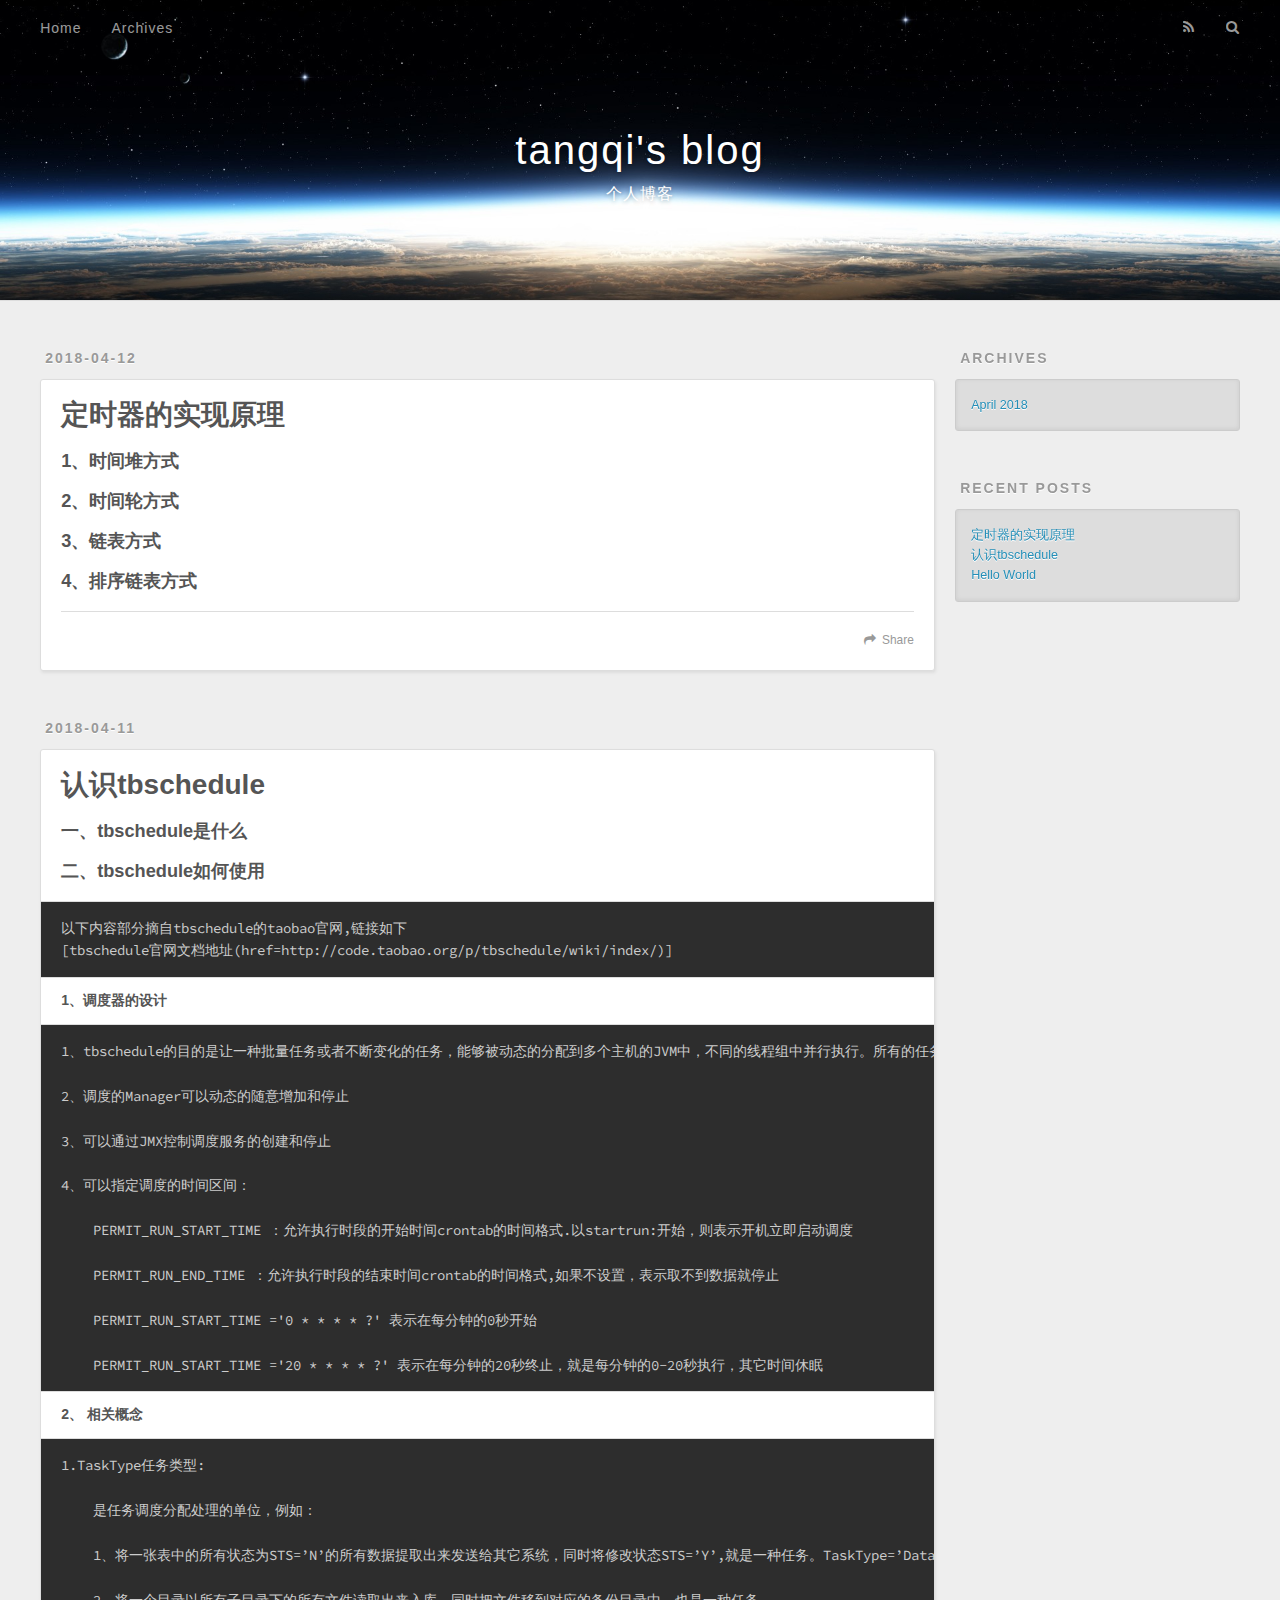
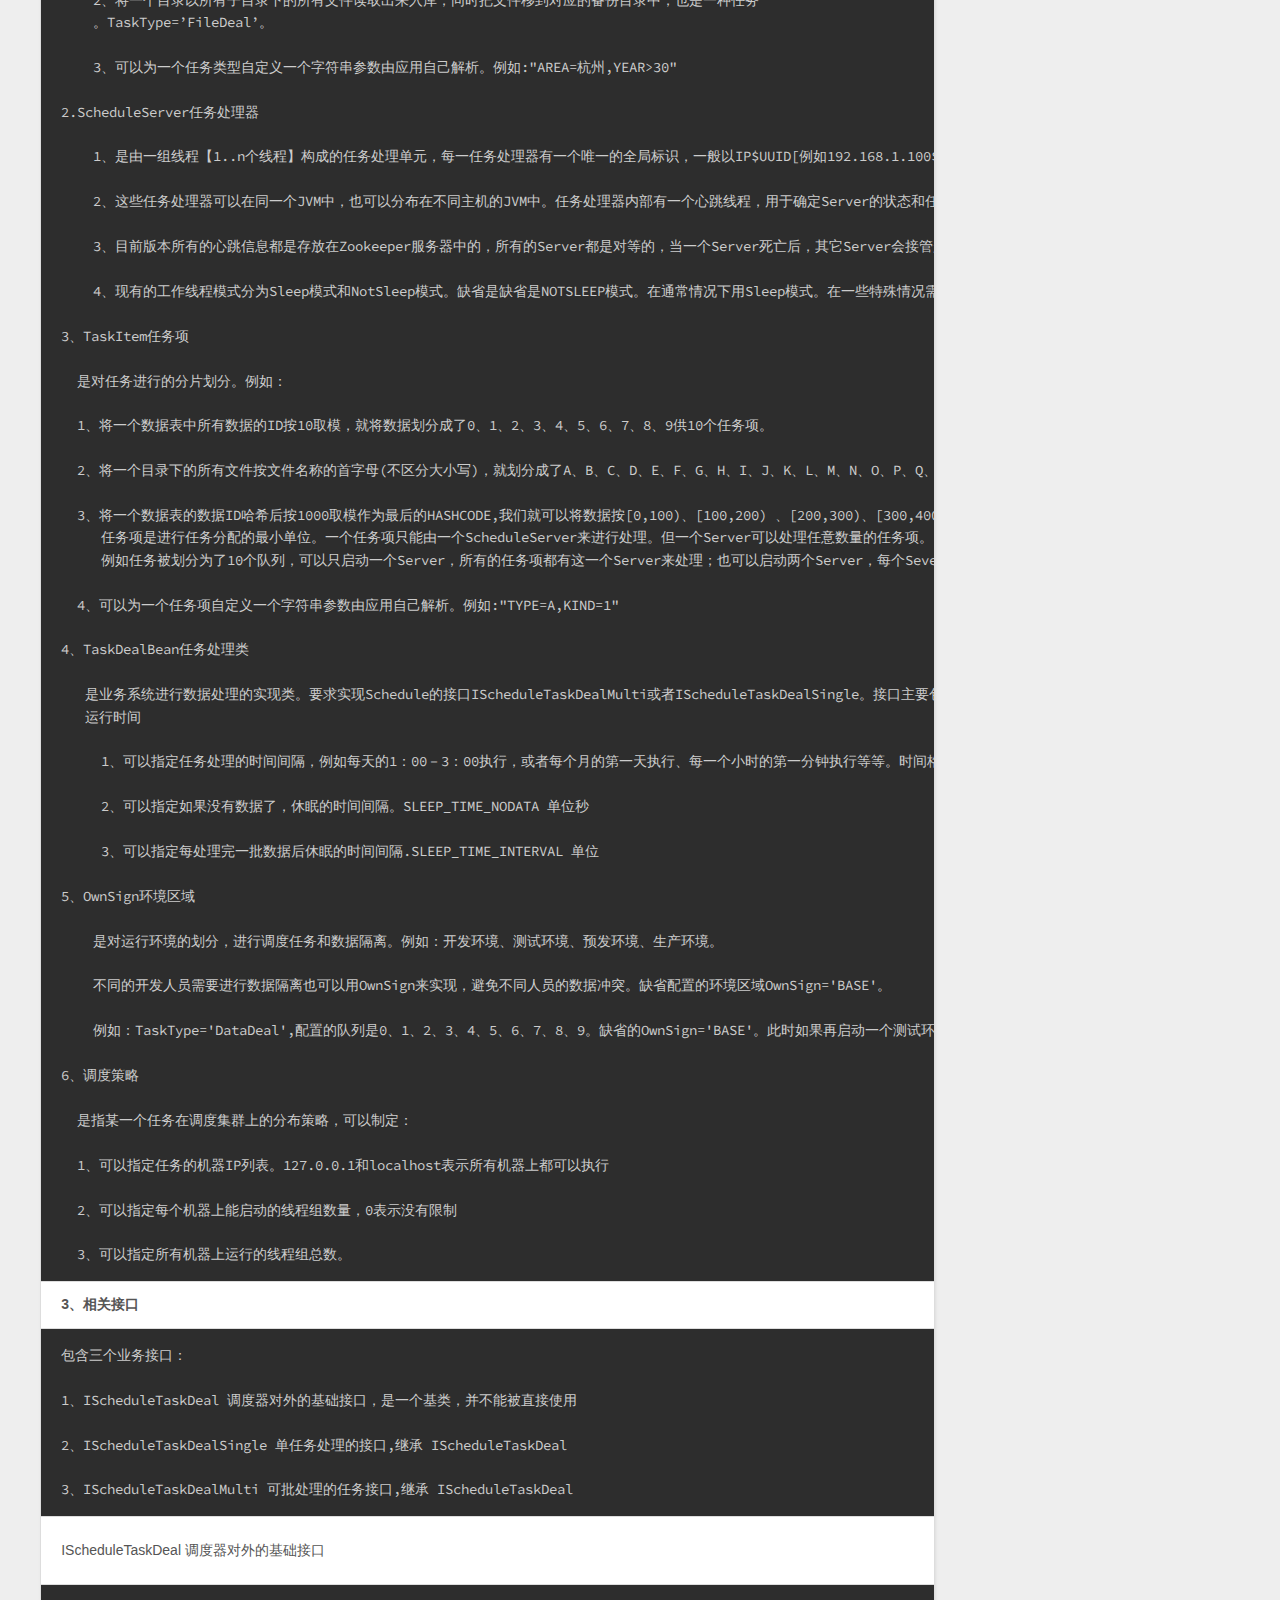
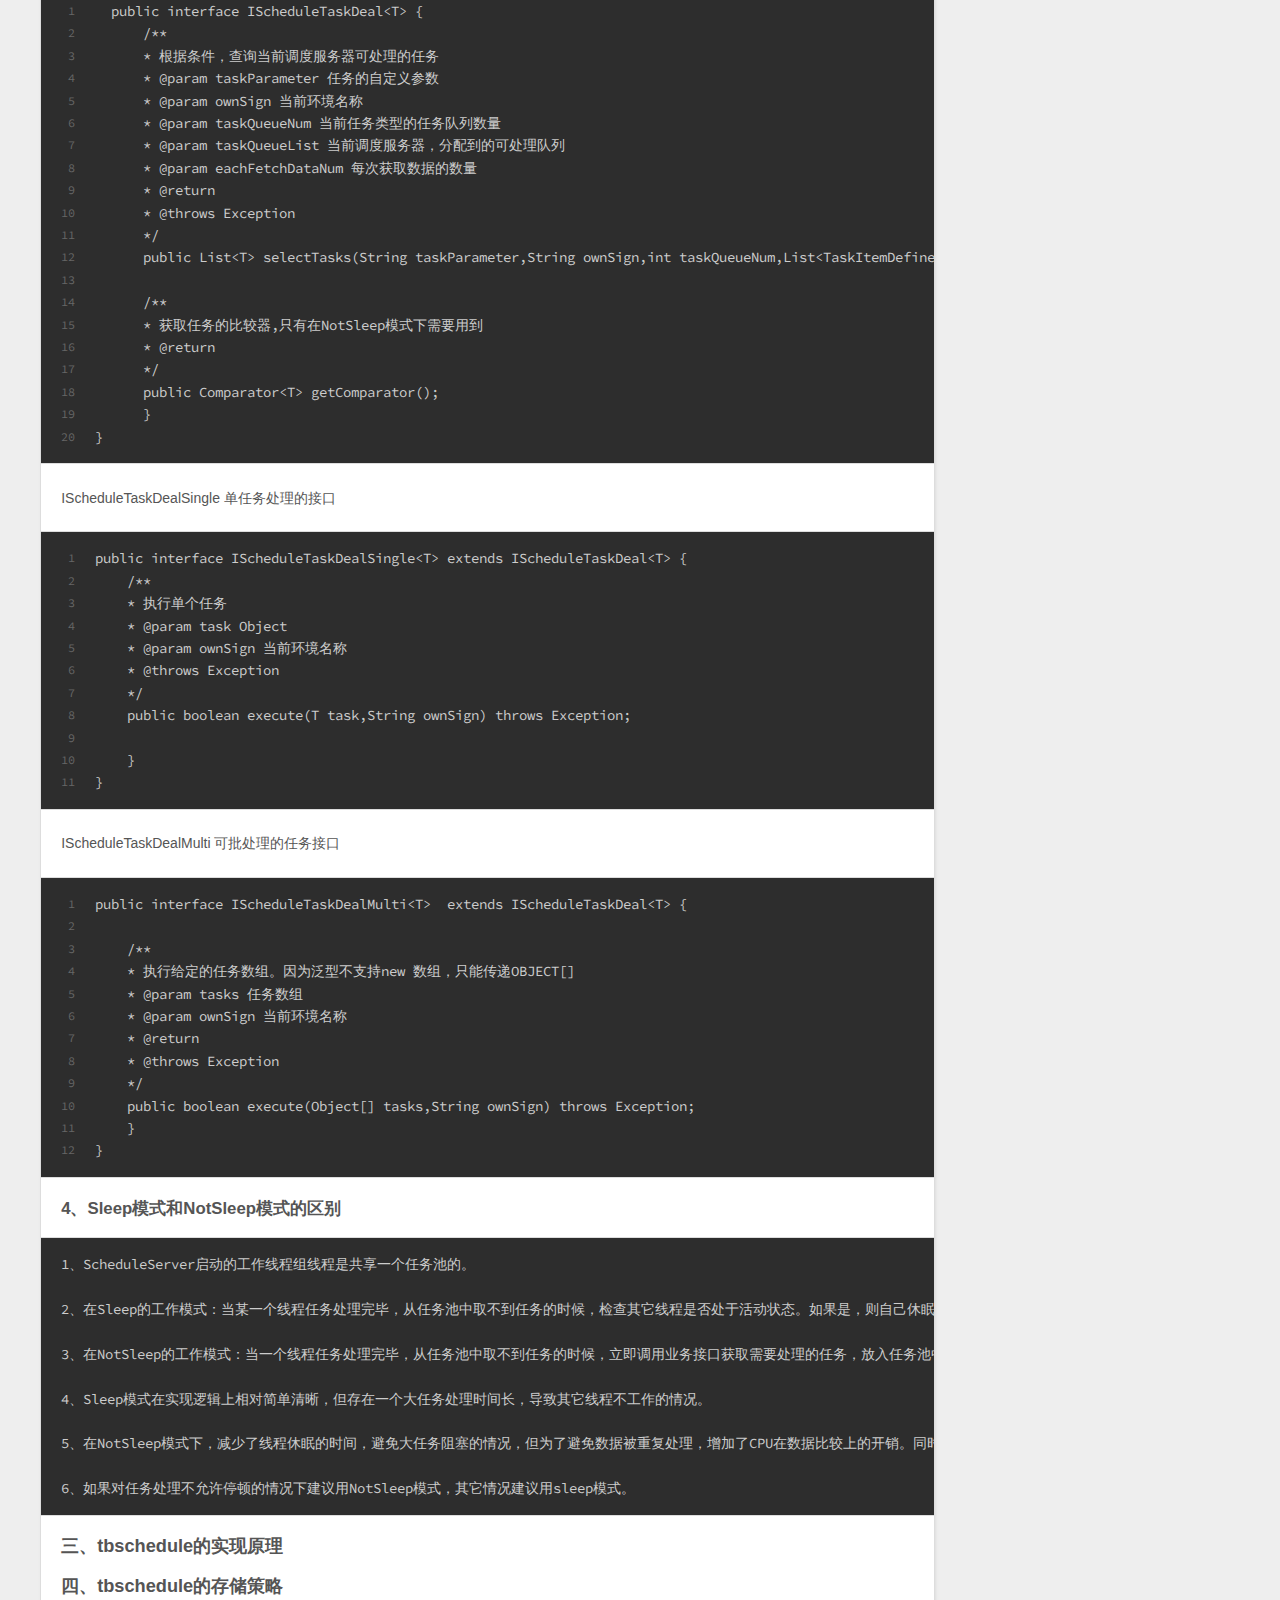
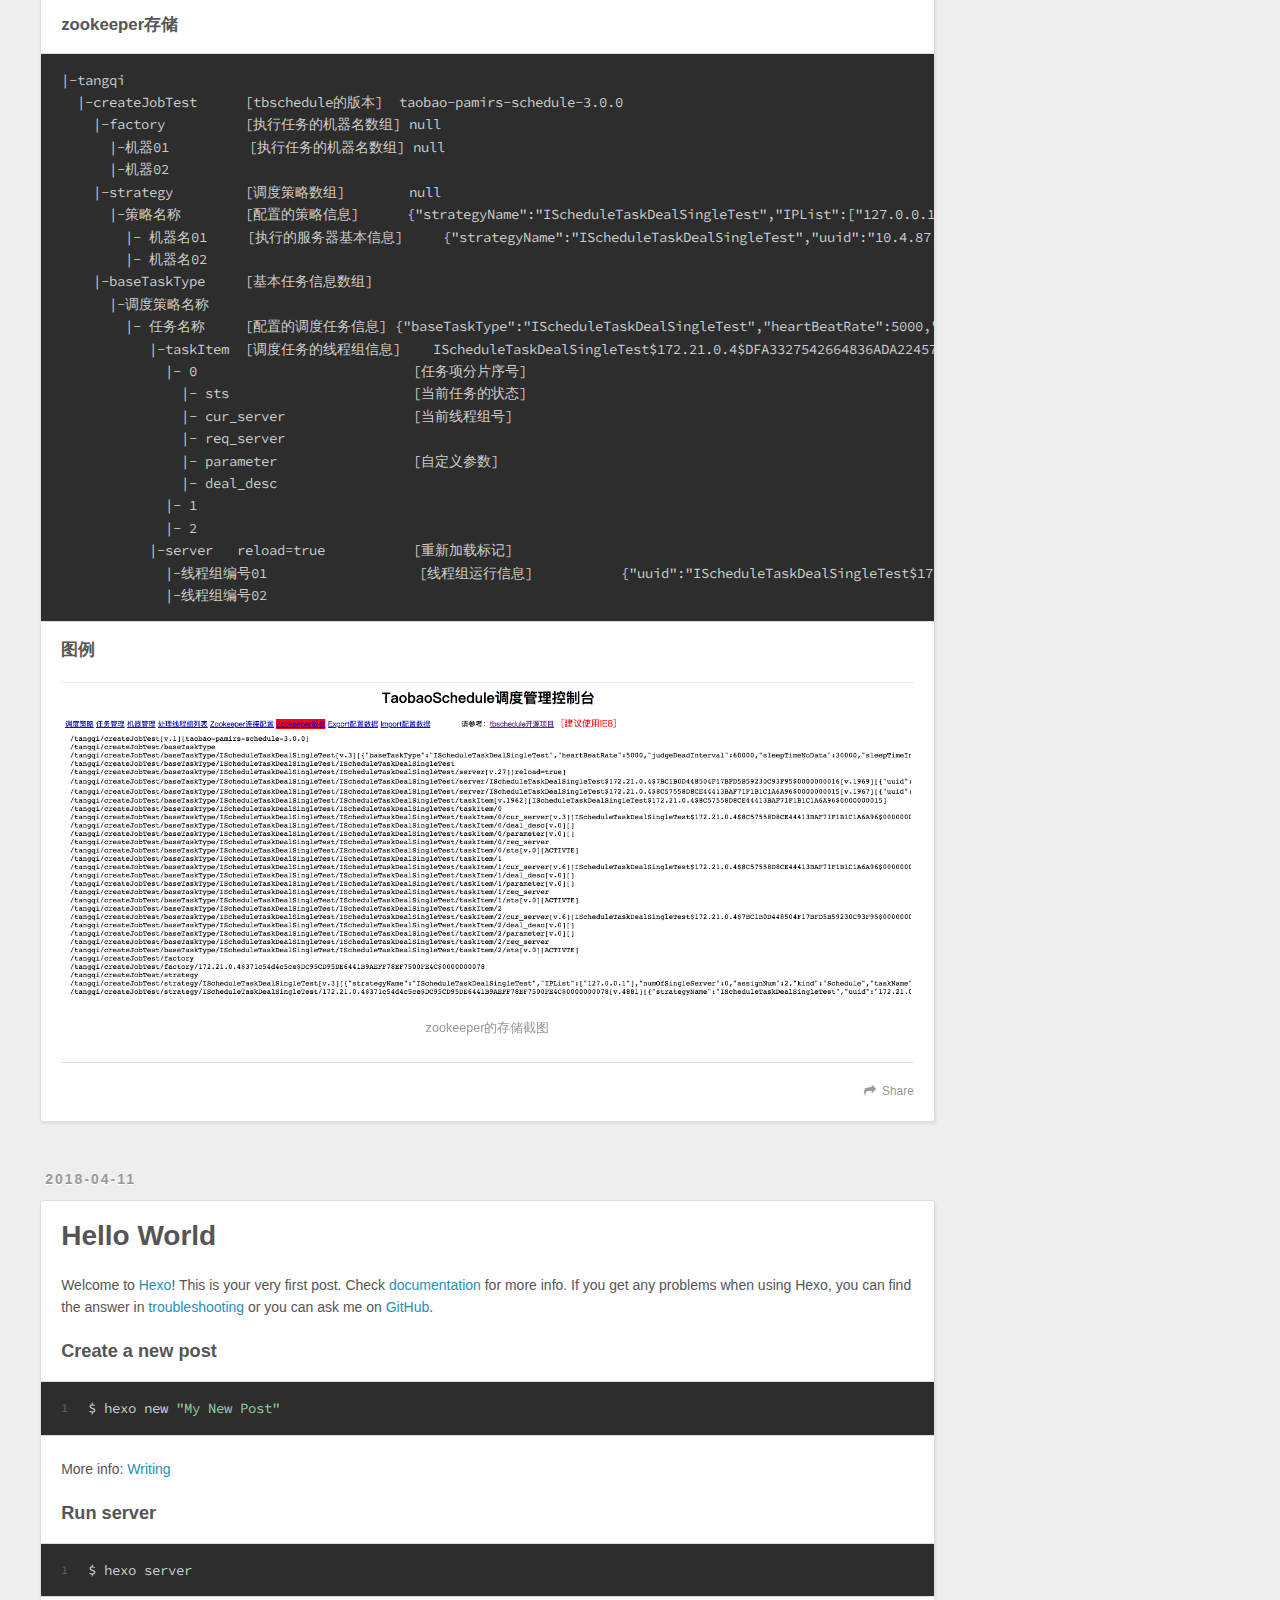
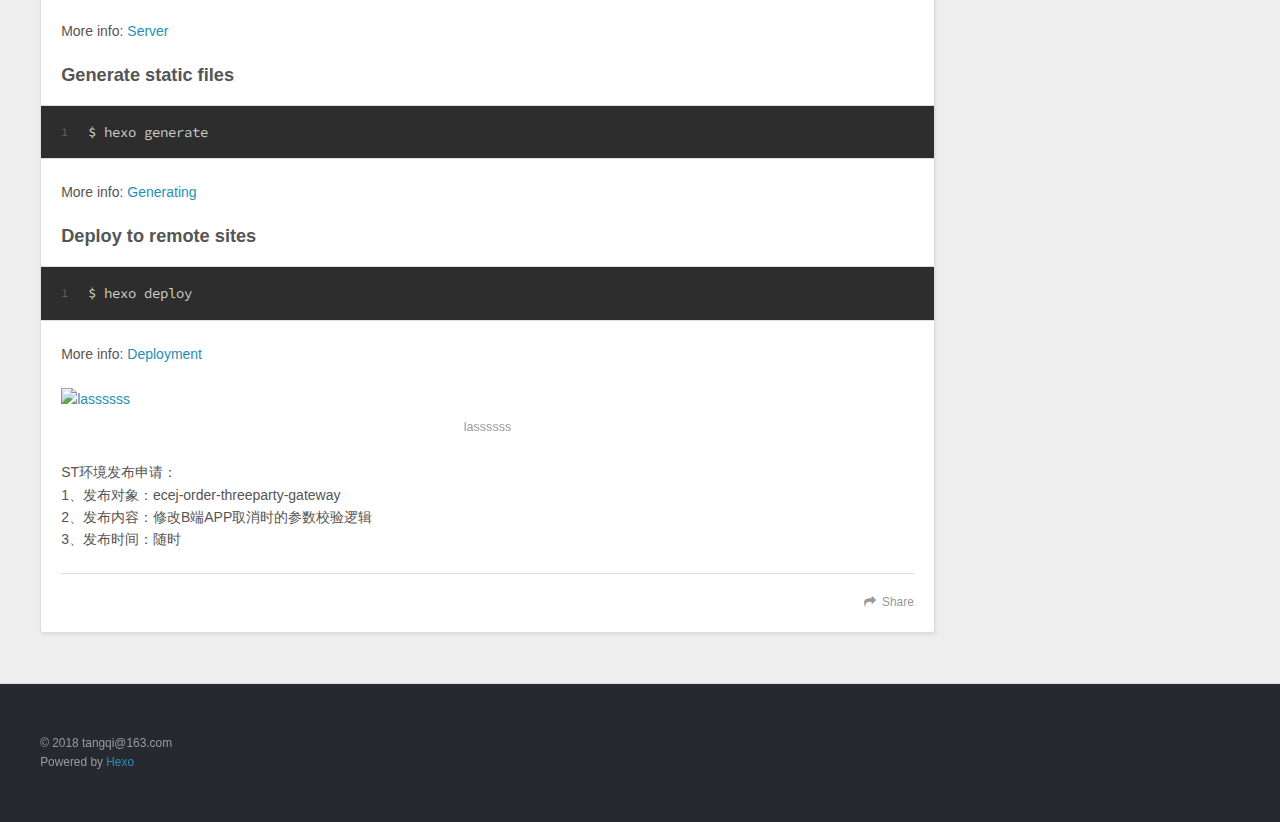
==== commit 6d10edde: "mac重构" ====
--- a/index.html
+++ b/index.html
@@ -1,85 +1,13 @@
 <!DOCTYPE html>
-
-
-
-  
-
-
-<html class="theme-next muse use-motion" lang="">
+<html>
 <head>
-  <meta charset="UTF-8"/>
-<meta http-equiv="X-UA-Compatible" content="IE=edge" />
-<meta name="viewport" content="width=device-width, initial-scale=1, maximum-scale=1"/>
-<meta name="theme-color" content="#222">
-
-
-
-
-
-
-
-
-
-<meta http-equiv="Cache-Control" content="no-transform" />
-<meta http-equiv="Cache-Control" content="no-siteapp" />
-
-
-
-
-
-
-
-
-
-
-
-
-
-
-
-
-  
-  
-  <link href="/lib/fancybox/source/jquery.fancybox.css?v=2.1.5" rel="stylesheet" type="text/css" />
-
-
-
-
-
-
-
-<link href="/lib/font-awesome/css/font-awesome.min.css?v=4.6.2" rel="stylesheet" type="text/css" />
-
-<link href="/css/main.css?v=5.1.4" rel="stylesheet" type="text/css" />
-
-
-  <link rel="apple-touch-icon" sizes="180x180" href="/images/apple-touch-icon-next.png?v=5.1.4">
-
-
-  <link rel="icon" type="image/png" sizes="32x32" href="/images/favicon-32x32-next.png?v=5.1.4">
-
-
-  <link rel="icon" type="image/png" sizes="16x16" href="/images/favicon-16x16-next.png?v=5.1.4">
-
-
-  <link rel="mask-icon" href="/images/logo.svg?v=5.1.4" color="#222">
-
-
-
-
-
-  <meta name="keywords" content="Hexo, NexT" />
-
-
-
-
-
-
-
-
-
-
-<meta name="description" content="记录生活的点滴">
+  <meta charset="utf-8">
+  
+
+  
+  <title>tangqi&#39;s blog</title>
+  <meta name="viewport" content="width=device-width, initial-scale=1, maximum-scale=1">
+  <meta name="description" content="记录生活的点滴">
 <meta property="og:type" content="website">
 <meta property="og:title" content="tangqi&#39;s blog">
 <meta property="og:url" content="http://yoursite.com/index.html">
@@ -89,340 +17,117 @@
 <meta name="twitter:card" content="summary">
 <meta name="twitter:title" content="tangqi&#39;s blog">
 <meta name="twitter:description" content="记录生活的点滴">
-
-
-
-<script type="text/javascript" id="hexo.configurations">
-  var NexT = window.NexT || {};
-  var CONFIG = {
-    root: '/',
-    scheme: 'Muse',
-    version: '5.1.4',
-    sidebar: {"position":"left","display":"post","offset":12,"b2t":false,"scrollpercent":false,"onmobile":false},
-    fancybox: true,
-    tabs: true,
-    motion: {"enable":true,"async":false,"transition":{"post_block":"fadeIn","post_header":"slideDownIn","post_body":"slideDownIn","coll_header":"slideLeftIn","sidebar":"slideUpIn"}},
-    duoshuo: {
-      userId: '0',
-      author: 'Author'
-    },
-    algolia: {
-      applicationID: '',
-      apiKey: '',
-      indexName: '',
-      hits: {"per_page":10},
-      labels: {"input_placeholder":"Search for Posts","hits_empty":"We didn't find any results for the search: ${query}","hits_stats":"${hits} results found in ${time} ms"}
-    }
-  };
-</script>
-
-
-
-  <link rel="canonical" href="http://yoursite.com/"/>
-
-
-
-
-
-  <title>tangqi's blog</title>
-  
-
-
-
-
-
-
-
-
+  
+    <link rel="alternate" href="/atom.xml" title="tangqi&#39;s blog" type="application/atom+xml">
+  
+  
+    <link rel="icon" href="/favicon.png">
+  
+  
+    <link href="//fonts.googleapis.com/css?family=Source+Code+Pro" rel="stylesheet" type="text/css">
+  
+  <link rel="stylesheet" href="/css/style.css">
 </head>
 
-<body itemscope itemtype="http://schema.org/WebPage" lang="default">
-
-  
-  
-    
-  
-
-  <div class="container sidebar-position-left 
-  page-home">
-    <div class="headband"></div>
-
-    <header id="header" class="header" itemscope itemtype="http://schema.org/WPHeader">
-      <div class="header-inner"><div class="site-brand-wrapper">
-  <div class="site-meta ">
-    
-
-    <div class="custom-logo-site-title">
-      <a href="/"  class="brand" rel="start">
-        <span class="logo-line-before"><i></i></span>
-        <span class="site-title">tangqi's blog</span>
-        <span class="logo-line-after"><i></i></span>
-      </a>
-    </div>
-      
-        <p class="site-subtitle">个人博客</p>
-      
-  </div>
-
-  <div class="site-nav-toggle">
-    <button>
-      <span class="btn-bar"></span>
-      <span class="btn-bar"></span>
-      <span class="btn-bar"></span>
-    </button>
-  </div>
-</div>
-
-<nav class="site-nav">
-  
-
-  
-    <ul id="menu" class="menu">
-      
-        
-        <li class="menu-item menu-item-home">
-          <a href="/" rel="section">
-            
-              <i class="menu-item-icon fa fa-fw fa-home"></i> <br />
-            
-            Home
-          </a>
-        </li>
-      
-        
-        <li class="menu-item menu-item-archives">
-          <a href="/archives/" rel="section">
-            
-              <i class="menu-item-icon fa fa-fw fa-archive"></i> <br />
-            
-            Archives
-          </a>
-        </li>
-      
-
-      
-    </ul>
-  
-
-  
-</nav>
-
-
-
- </div>
-    </header>
-
-    <main id="main" class="main">
-      <div class="main-inner">
-        <div class="content-wrap">
-          <div id="content" class="content">
-            
-  <section id="posts" class="posts-expand">
-    
-      
-
-  
-
-  
-  
-  
-
-  <article class="post post-type-normal" itemscope itemtype="http://schema.org/Article">
-  
-  
-  
-  <div class="post-block">
-    <link itemprop="mainEntityOfPage" href="http://yoursite.com/2018/04/12/定时器的实现原理/">
-
-    <span hidden itemprop="author" itemscope itemtype="http://schema.org/Person">
-      <meta itemprop="name" content="tangqi@163.com">
-      <meta itemprop="description" content="">
-      <meta itemprop="image" content="/images/avatar.gif">
-    </span>
-
-    <span hidden itemprop="publisher" itemscope itemtype="http://schema.org/Organization">
-      <meta itemprop="name" content="tangqi's blog">
-    </span>
-
-    
-      <header class="post-header">
-
-        
-        
-          <h1 class="post-title" itemprop="name headline">
-                
-                <a class="post-title-link" href="/2018/04/12/定时器的实现原理/" itemprop="url">定时器的实现原理</a></h1>
-        
-
-        <div class="post-meta">
-          <span class="post-time">
-            
-              <span class="post-meta-item-icon">
-                <i class="fa fa-calendar-o"></i>
-              </span>
-              
-                <span class="post-meta-item-text">Posted on</span>
-              
-              <time title="Post created" itemprop="dateCreated datePublished" datetime="2018-04-12T11:17:11+08:00">
-                2018-04-12
-              </time>
-            
-
-            
-
-            
-          </span>
-
-          
-
-          
-            
-          
-
-          
-          
-
-          
-
-          
-
-          
-
-        </div>
+<body>
+  <div id="container">
+    <div id="wrap">
+      <header id="header">
+  <div id="banner"></div>
+  <div id="header-outer" class="outer">
+    <div id="header-title" class="inner">
+      <h1 id="logo-wrap">
+        <a href="/" id="logo">tangqi&#39;s blog</a>
+      </h1>
+      
+        <h2 id="subtitle-wrap">
+          <a href="/" id="subtitle">个人博客</a>
+        </h2>
+      
+    </div>
+    <div id="header-inner" class="inner">
+      <nav id="main-nav">
+        <a id="main-nav-toggle" class="nav-icon"></a>
+        
+          <a class="main-nav-link" href="/">Home</a>
+        
+          <a class="main-nav-link" href="/archives">Archives</a>
+        
+      </nav>
+      <nav id="sub-nav">
+        
+          <a id="nav-rss-link" class="nav-icon" href="/atom.xml" title="RSS Feed"></a>
+        
+        <a id="nav-search-btn" class="nav-icon" title="Search"></a>
+      </nav>
+      <div id="search-form-wrap">
+        <form action="//google.com/search" method="get" accept-charset="UTF-8" class="search-form"><input type="search" name="q" class="search-form-input" placeholder="Search"><button type="submit" class="search-form-submit">&#xF002;</button><input type="hidden" name="sitesearch" value="http://yoursite.com"></form>
+      </div>
+    </div>
+  </div>
+</header>
+      <div class="outer">
+        <section id="main">
+  
+    <article id="post-定时器的实现原理" class="article article-type-post" itemscope itemprop="blogPost">
+  <div class="article-meta">
+    <a href="/2018/04/12/定时器的实现原理/" class="article-date">
+  <time datetime="2018-04-12T03:17:11.000Z" itemprop="datePublished">2018-04-12</time>
+</a>
+    
+  </div>
+  <div class="article-inner">
+    
+    
+      <header class="article-header">
+        
+  
+    <h1 itemprop="name">
+      <a class="article-title" href="/2018/04/12/定时器的实现原理/">定时器的实现原理</a>
+    </h1>
+  
+
       </header>
     
-
-    
-    
-    
-    <div class="post-body" itemprop="articleBody">
-
-      
-      
-
-      
-        
-          
-            <h3 id="1、时间堆方式"><a href="#1、时间堆方式" class="headerlink" title="1、时间堆方式"></a>1、时间堆方式</h3><h3 id="2、时间轮方式"><a href="#2、时间轮方式" class="headerlink" title="2、时间轮方式"></a>2、时间轮方式</h3><h3 id="3、链表方式"><a href="#3、链表方式" class="headerlink" title="3、链表方式"></a>3、链表方式</h3><h3 id="4、排序链表方式"><a href="#4、排序链表方式" class="headerlink" title="4、排序链表方式"></a>4、排序链表方式</h3>
-          
-        
-      
-    </div>
-    
-    
-    
-
-    
-
-    
-
-    
-
-    <footer class="post-footer">
-      
-
-      
-
-      
-
-      
-      
-        <div class="post-eof"></div>
+    <div class="article-entry" itemprop="articleBody">
+      
+        <h3 id="1、时间堆方式"><a href="#1、时间堆方式" class="headerlink" title="1、时间堆方式"></a>1、时间堆方式</h3><h3 id="2、时间轮方式"><a href="#2、时间轮方式" class="headerlink" title="2、时间轮方式"></a>2、时间轮方式</h3><h3 id="3、链表方式"><a href="#3、链表方式" class="headerlink" title="3、链表方式"></a>3、链表方式</h3><h3 id="4、排序链表方式"><a href="#4、排序链表方式" class="headerlink" title="4、排序链表方式"></a>4、排序链表方式</h3>
+      
+    </div>
+    <footer class="article-footer">
+      <a data-url="http://yoursite.com/2018/04/12/定时器的实现原理/" data-id="cjg5wyumx00012ox9mrl5kutp" class="article-share-link">Share</a>
+      
       
     </footer>
   </div>
   
-  
-  
-  </article>
-
-
-    
-      
-
-  
-
-  
-  
-  
-
-  <article class="post post-type-normal" itemscope itemtype="http://schema.org/Article">
-  
-  
-  
-  <div class="post-block">
-    <link itemprop="mainEntityOfPage" href="http://yoursite.com/2018/04/11/认识tbschedule/">
-
-    <span hidden itemprop="author" itemscope itemtype="http://schema.org/Person">
-      <meta itemprop="name" content="tangqi@163.com">
-      <meta itemprop="description" content="">
-      <meta itemprop="image" content="/images/avatar.gif">
-    </span>
-
-    <span hidden itemprop="publisher" itemscope itemtype="http://schema.org/Organization">
-      <meta itemprop="name" content="tangqi's blog">
-    </span>
-
-    
-      <header class="post-header">
-
-        
-        
-          <h1 class="post-title" itemprop="name headline">
-                
-                <a class="post-title-link" href="/2018/04/11/认识tbschedule/" itemprop="url">认识tbschedule</a></h1>
-        
-
-        <div class="post-meta">
-          <span class="post-time">
-            
-              <span class="post-meta-item-icon">
-                <i class="fa fa-calendar-o"></i>
-              </span>
-              
-                <span class="post-meta-item-text">Posted on</span>
-              
-              <time title="Post created" itemprop="dateCreated datePublished" datetime="2018-04-11T11:59:31+08:00">
-                2018-04-11
-              </time>
-            
-
-            
-
-            
-          </span>
-
-          
-
-          
-            
-          
-
-          
-          
-
-          
-
-          
-
-          
-
-        </div>
+</article>
+
+
+  
+    <article id="post-认识tbschedule" class="article article-type-post" itemscope itemprop="blogPost">
+  <div class="article-meta">
+    <a href="/2018/04/11/认识tbschedule/" class="article-date">
+  <time datetime="2018-04-11T03:59:31.000Z" itemprop="datePublished">2018-04-11</time>
+</a>
+    
+  </div>
+  <div class="article-inner">
+    
+    
+      <header class="article-header">
+        
+  
+    <h1 itemprop="name">
+      <a class="article-title" href="/2018/04/11/认识tbschedule/">认识tbschedule</a>
+    </h1>
+  
+
       </header>
     
-
-    
-    
-    
-    <div class="post-body" itemprop="articleBody">
-
-      
-      
-
-      
-        
-          
-            <h3 id="一、tbschedule是什么"><a href="#一、tbschedule是什么" class="headerlink" title="一、tbschedule是什么"></a>一、tbschedule是什么</h3><h3 id="二、tbschedule如何使用"><a href="#二、tbschedule如何使用" class="headerlink" title="二、tbschedule如何使用"></a>二、tbschedule如何使用</h3><pre><code>以下内容部分摘自tbschedule的taobao官网,链接如下
+    <div class="article-entry" itemprop="articleBody">
+      
+        <h3 id="一、tbschedule是什么"><a href="#一、tbschedule是什么" class="headerlink" title="一、tbschedule是什么"></a>一、tbschedule是什么</h3><h3 id="二、tbschedule如何使用"><a href="#二、tbschedule如何使用" class="headerlink" title="二、tbschedule如何使用"></a>二、tbschedule如何使用</h3><pre><code>以下内容部分摘自tbschedule的taobao官网,链接如下
 [tbschedule官网文档地址(href=http://code.taobao.org/p/tbschedule/wiki/index/)]
 </code></pre><h5 id="1、调度器的设计"><a href="#1、调度器的设计" class="headerlink" title="1、调度器的设计"></a>1、调度器的设计</h5><pre><code>1、tbschedule的目的是让一种批量任务或者不断变化的任务，能够被动态的分配到多个主机的JVM中，不同的线程组中并行执行。所有的任务能够被不重复，不遗漏的快速处理。
 
@@ -549,125 +254,42 @@
              |-线程组编号02
 </code></pre><h4 id="图例"><a href="#图例" class="headerlink" title="图例"></a>图例</h4><p><img src="/2018/04/11/认识tbschedule/tbschedule_zookeeper.png" alt="zookeeper的存储截图"></p>
 
-          
-        
-      
-    </div>
-    
-    
-    
-
-    
-
-    
-
-    
-
-    <footer class="post-footer">
-      
-
-      
-
-      
-
-      
-      
-        <div class="post-eof"></div>
+      
+    </div>
+    <footer class="article-footer">
+      <a data-url="http://yoursite.com/2018/04/11/认识tbschedule/" data-id="cjg5wyun500022ox971o93qfe" class="article-share-link">Share</a>
+      
       
     </footer>
   </div>
   
-  
-  
-  </article>
-
-
-    
-      
-
-  
-
-  
-  
-  
-
-  <article class="post post-type-normal" itemscope itemtype="http://schema.org/Article">
-  
-  
-  
-  <div class="post-block">
-    <link itemprop="mainEntityOfPage" href="http://yoursite.com/2018/04/11/hello-world/">
-
-    <span hidden itemprop="author" itemscope itemtype="http://schema.org/Person">
-      <meta itemprop="name" content="tangqi@163.com">
-      <meta itemprop="description" content="">
-      <meta itemprop="image" content="/images/avatar.gif">
-    </span>
-
-    <span hidden itemprop="publisher" itemscope itemtype="http://schema.org/Organization">
-      <meta itemprop="name" content="tangqi's blog">
-    </span>
-
-    
-      <header class="post-header">
-
-        
-        
-          <h1 class="post-title" itemprop="name headline">
-                
-                <a class="post-title-link" href="/2018/04/11/hello-world/" itemprop="url">Hello World</a></h1>
-        
-
-        <div class="post-meta">
-          <span class="post-time">
-            
-              <span class="post-meta-item-icon">
-                <i class="fa fa-calendar-o"></i>
-              </span>
-              
-                <span class="post-meta-item-text">Posted on</span>
-              
-              <time title="Post created" itemprop="dateCreated datePublished" datetime="2018-04-11T11:37:21+08:00">
-                2018-04-11
-              </time>
-            
-
-            
-
-            
-          </span>
-
-          
-
-          
-            
-          
-
-          
-          
-
-          
-
-          
-
-          
-
-        </div>
+</article>
+
+
+  
+    <article id="post-hello-world" class="article article-type-post" itemscope itemprop="blogPost">
+  <div class="article-meta">
+    <a href="/2018/04/11/hello-world/" class="article-date">
+  <time datetime="2018-04-11T03:37:21.997Z" itemprop="datePublished">2018-04-11</time>
+</a>
+    
+  </div>
+  <div class="article-inner">
+    
+    
+      <header class="article-header">
+        
+  
+    <h1 itemprop="name">
+      <a class="article-title" href="/2018/04/11/hello-world/">Hello World</a>
+    </h1>
+  
+
       </header>
     
-
-    
-    
-    
-    <div class="post-body" itemprop="articleBody">
-
-      
-      
-
-      
-        
-          
-            <p>Welcome to <a href="https://hexo.io/" target="_blank" rel="noopener">Hexo</a>! This is your very first post. Check <a href="https://hexo.io/docs/" target="_blank" rel="noopener">documentation</a> for more info. If you get any problems when using Hexo, you can find the answer in <a href="https://hexo.io/docs/troubleshooting.html" target="_blank" rel="noopener">troubleshooting</a> or you can ask me on <a href="https://github.com/hexojs/hexo/issues" target="_blank" rel="noopener">GitHub</a>.</p>
+    <div class="article-entry" itemprop="articleBody">
+      
+        <p>Welcome to <a href="https://hexo.io/" target="_blank" rel="noopener">Hexo</a>! This is your very first post. Check <a href="https://hexo.io/docs/" target="_blank" rel="noopener">documentation</a> for more info. If you get any problems when using Hexo, you can find the answer in <a href="https://hexo.io/docs/troubleshooting.html" target="_blank" rel="noopener">troubleshooting</a> or you can ask me on <a href="https://github.com/hexojs/hexo/issues" target="_blank" rel="noopener">GitHub</a>.</p>
 <h3 id="Create-a-new-post"><a href="#Create-a-new-post" class="headerlink" title="Create a new post"></a>Create a new post</h3><figure class="highlight bash"><table><tr><td class="gutter"><pre><span class="line">1</span><br></pre></td><td class="code"><pre><span class="line">$ hexo new <span class="string">"My New Post"</span></span><br></pre></td></tr></table></figure>
 <p>More info: <a href="https://hexo.io/docs/writing.html" target="_blank" rel="noopener">Writing</a></p>
 <h3 id="Run-server"><a href="#Run-server" class="headerlink" title="Run server"></a>Run server</h3><figure class="highlight bash"><table><tr><td class="gutter"><pre><span class="line">1</span><br></pre></td><td class="code"><pre><span class="line">$ hexo server</span><br></pre></td></tr></table></figure>
@@ -679,307 +301,99 @@
 <p><img src="/2018/04/11/hello-world/ls.png" alt="lassssss"></p>
 <p>ST环境发布申请：<br>1、发布对象：ecej-order-threeparty-gateway<br>2、发布内容：修改B端APP取消时的参数校验逻辑<br>3、发布时间：随时</p>
 
-          
-        
-      
-    </div>
-    
-    
-    
-
-    
-
-    
-
-    
-
-    <footer class="post-footer">
-      
-
-      
-
-      
-
-      
-      
-        <div class="post-eof"></div>
+      
+    </div>
+    <footer class="article-footer">
+      <a data-url="http://yoursite.com/2018/04/11/hello-world/" data-id="cjg5wyumq00002ox9lpkgxy35" class="article-share-link">Share</a>
+      
       
     </footer>
   </div>
   
-  
-  
-  </article>
-
-
-    
-  </section>
-
-  
-
-
-          </div>
-          
-
-
-          
-
-        </div>
-        
-          
-  
-  <div class="sidebar-toggle">
-    <div class="sidebar-toggle-line-wrap">
-      <span class="sidebar-toggle-line sidebar-toggle-line-first"></span>
-      <span class="sidebar-toggle-line sidebar-toggle-line-middle"></span>
-      <span class="sidebar-toggle-line sidebar-toggle-line-last"></span>
-    </div>
-  </div>
-
-  <aside id="sidebar" class="sidebar">
-    
-    <div class="sidebar-inner">
-
-      
-
-      
-
-      <section class="site-overview-wrap sidebar-panel sidebar-panel-active">
-        <div class="site-overview">
-          <div class="site-author motion-element" itemprop="author" itemscope itemtype="http://schema.org/Person">
-            
-              <p class="site-author-name" itemprop="name">tangqi@163.com</p>
-              <p class="site-description motion-element" itemprop="description">记录生活的点滴</p>
-          </div>
-
-          <nav class="site-state motion-element">
-
-            
-              <div class="site-state-item site-state-posts">
-              
-                <a href="/archives/">
-              
-                  <span class="site-state-item-count">3</span>
-                  <span class="site-state-item-name">posts</span>
-                </a>
-              </div>
-            
-
-            
-
-            
-
-          </nav>
-
-          
-
-          
-
-          
-          
-
-          
-          
-
-          
-
-        </div>
-      </section>
-
-      
-
-      
-
-    </div>
-  </aside>
-
-
+</article>
+
+
+  
+
+
+</section>
+        
+          <aside id="sidebar">
+  
+    
+
+  
+    
+
+  
+    
+  
+    
+  <div class="widget-wrap">
+    <h3 class="widget-title">Archives</h3>
+    <div class="widget">
+      <ul class="archive-list"><li class="archive-list-item"><a class="archive-list-link" href="/archives/2018/04/">April 2018</a></li></ul>
+    </div>
+  </div>
+
+
+  
+    
+  <div class="widget-wrap">
+    <h3 class="widget-title">Recent Posts</h3>
+    <div class="widget">
+      <ul>
+        
+          <li>
+            <a href="/2018/04/12/定时器的实现原理/">定时器的实现原理</a>
+          </li>
+        
+          <li>
+            <a href="/2018/04/11/认识tbschedule/">认识tbschedule</a>
+          </li>
+        
+          <li>
+            <a href="/2018/04/11/hello-world/">Hello World</a>
+          </li>
+        
+      </ul>
+    </div>
+  </div>
+
+  
+</aside>
         
       </div>
-    </main>
-
-    <footer id="footer" class="footer">
-      <div class="footer-inner">
-        <div class="copyright">&copy; <span itemprop="copyrightYear">2018</span>
-  <span class="with-love">
-    <i class="fa fa-user"></i>
-  </span>
-  <span class="author" itemprop="copyrightHolder">tangqi@163.com</span>
-
-  
-</div>
-
-
-  <div class="powered-by">Powered by <a class="theme-link" target="_blank" href="https://hexo.io">Hexo</a></div>
-
-
-
-  <span class="post-meta-divider">|</span>
-
-
-
-  <div class="theme-info">Theme &mdash; <a class="theme-link" target="_blank" href="https://github.com/iissnan/hexo-theme-next">NexT.Muse</a> v5.1.4</div>
-
-
-
-
-        
-
-
-
-
-
-
-
-        
-      </div>
-    </footer>
-
-    
-      <div class="back-to-top">
-        <i class="fa fa-arrow-up"></i>
-        
-      </div>
-    
-
-    
-
-  </div>
-
-  
-
-<script type="text/javascript">
-  if (Object.prototype.toString.call(window.Promise) !== '[object Function]') {
-    window.Promise = null;
-  }
-</script>
-
-
-
-
-
-
-
-
-
-  
-
-
-
-
-
-
-
-
-
-
-
-
-  
-  
-    <script type="text/javascript" src="/lib/jquery/index.js?v=2.1.3"></script>
-  
-
-  
-  
-    <script type="text/javascript" src="/lib/fastclick/lib/fastclick.min.js?v=1.0.6"></script>
-  
-
-  
-  
-    <script type="text/javascript" src="/lib/jquery_lazyload/jquery.lazyload.js?v=1.9.7"></script>
-  
-
-  
-  
-    <script type="text/javascript" src="/lib/velocity/velocity.min.js?v=1.2.1"></script>
-  
-
-  
-  
-    <script type="text/javascript" src="/lib/velocity/velocity.ui.min.js?v=1.2.1"></script>
-  
-
-  
-  
-    <script type="text/javascript" src="/lib/fancybox/source/jquery.fancybox.pack.js?v=2.1.5"></script>
-  
-
-
-  
-
-
-  <script type="text/javascript" src="/js/src/utils.js?v=5.1.4"></script>
-
-  <script type="text/javascript" src="/js/src/motion.js?v=5.1.4"></script>
-
-
-
-  
-  
-
-  
-
-  
-
-
-  <script type="text/javascript" src="/js/src/bootstrap.js?v=5.1.4"></script>
-
-
-
-  
-
-
-  
-
-
-
-
-	
-
-
-
-
-
-  
-
-
-
-
-
-  
-
-
-
-
-
-
-
-
-
-
-
-
-  
-
-
-
-
-
-  
-
-  
-
-  
-
-  
-  
-
-  
-
-  
-
-  
-
+      <footer id="footer">
+  
+  <div class="outer">
+    <div id="footer-info" class="inner">
+      &copy; 2018 tangqi@163.com<br>
+      Powered by <a href="http://hexo.io/" target="_blank">Hexo</a>
+    </div>
+  </div>
+</footer>
+    </div>
+    <nav id="mobile-nav">
+  
+    <a href="/" class="mobile-nav-link">Home</a>
+  
+    <a href="/archives" class="mobile-nav-link">Archives</a>
+  
+</nav>
+    
+
+<script src="//ajax.googleapis.com/ajax/libs/jquery/2.0.3/jquery.min.js"></script>
+
+
+  <link rel="stylesheet" href="/fancybox/jquery.fancybox.css">
+  <script src="/fancybox/jquery.fancybox.pack.js"></script>
+
+
+<script src="/js/script.js"></script>
+
+
+
+  </div>
 </body>
-</html>
+</html>--- a/css/style.css
+++ b/css/style.css
@@ -0,0 +1,1374 @@
+body {
+  width: 100%;
+}
+body:before,
+body:after {
+  content: "";
+  display: table;
+}
+body:after {
+  clear: both;
+}
+html,
+body,
+div,
+span,
+applet,
+object,
+iframe,
+h1,
+h2,
+h3,
+h4,
+h5,
+h6,
+p,
+blockquote,
+pre,
+a,
+abbr,
+acronym,
+address,
+big,
+cite,
+code,
+del,
+dfn,
+em,
+img,
+ins,
+kbd,
+q,
+s,
+samp,
+small,
+strike,
+strong,
+sub,
+sup,
+tt,
+var,
+dl,
+dt,
+dd,
+ol,
+ul,
+li,
+fieldset,
+form,
+label,
+legend,
+table,
+caption,
+tbody,
+tfoot,
+thead,
+tr,
+th,
+td {
+  margin: 0;
+  padding: 0;
+  border: 0;
+  outline: 0;
+  font-weight: inherit;
+  font-style: inherit;
+  font-family: inherit;
+  font-size: 100%;
+  vertical-align: baseline;
+}
+body {
+  line-height: 1;
+  color: #000;
+  background: #fff;
+}
+ol,
+ul {
+  list-style: none;
+}
+table {
+  border-collapse: separate;
+  border-spacing: 0;
+  vertical-align: middle;
+}
+caption,
+th,
+td {
+  text-align: left;
+  font-weight: normal;
+  vertical-align: middle;
+}
+a img {
+  border: none;
+}
+input,
+button {
+  margin: 0;
+  padding: 0;
+}
+input::-moz-focus-inner,
+button::-moz-focus-inner {
+  border: 0;
+  padding: 0;
+}
+@font-face {
+  font-family: FontAwesome;
+  font-style: normal;
+  font-weight: normal;
+  src: url("fonts/fontawesome-webfont.eot?v=#4.0.3");
+  src: url("fonts/fontawesome-webfont.eot?#iefix&v=#4.0.3") format("embedded-opentype"), url("fonts/fontawesome-webfont.woff?v=#4.0.3") format("woff"), url("fonts/fontawesome-webfont.ttf?v=#4.0.3") format("truetype"), url("fonts/fontawesome-webfont.svg#fontawesomeregular?v=#4.0.3") format("svg");
+}
+html,
+body,
+#container {
+  height: 100%;
+}
+body {
+  background: #eee;
+  font: 14px -apple-system, BlinkMacSystemFont, "Segoe UI", "Roboto", "Oxygen", "Ubuntu", "Cantarell", "Fira Sans", "Droid Sans", "Helvetica Neue", sans-serif;
+  -webkit-text-size-adjust: 100%;
+}
+.outer {
+  max-width: 1220px;
+  margin: 0 auto;
+  padding: 0 20px;
+}
+.outer:before,
+.outer:after {
+  content: "";
+  display: table;
+}
+.outer:after {
+  clear: both;
+}
+.inner {
+  display: inline;
+  float: left;
+  width: 98.33333333333333%;
+  margin: 0 0.833333333333333%;
+}
+.left,
+.alignleft {
+  float: left;
+}
+.right,
+.alignright {
+  float: right;
+}
+.clear {
+  clear: both;
+}
+#container {
+  position: relative;
+}
+.mobile-nav-on {
+  overflow: hidden;
+}
+#wrap {
+  height: 100%;
+  width: 100%;
+  position: absolute;
+  top: 0;
+  left: 0;
+  -webkit-transition: 0.2s ease-out;
+  -moz-transition: 0.2s ease-out;
+  -ms-transition: 0.2s ease-out;
+  transition: 0.2s ease-out;
+  z-index: 1;
+  background: #eee;
+}
+.mobile-nav-on #wrap {
+  left: 280px;
+}
+@media screen and (min-width: 768px) {
+  #main {
+    display: inline;
+    float: left;
+    width: 73.33333333333333%;
+    margin: 0 0.833333333333333%;
+  }
+}
+.article-date,
+.article-category-link,
+.archive-year,
+.widget-title {
+  text-decoration: none;
+  text-transform: uppercase;
+  letter-spacing: 2px;
+  color: #999;
+  margin-bottom: 1em;
+  margin-left: 5px;
+  line-height: 1em;
+  text-shadow: 0 1px #fff;
+  font-weight: bold;
+}
+.article-inner,
+.archive-article-inner {
+  background: #fff;
+  -webkit-box-shadow: 1px 2px 3px #ddd;
+  box-shadow: 1px 2px 3px #ddd;
+  border: 1px solid #ddd;
+  border-radius: 3px;
+}
+.article-entry h1,
+.widget h1 {
+  font-size: 2em;
+}
+.article-entry h2,
+.widget h2 {
+  font-size: 1.5em;
+}
+.article-entry h3,
+.widget h3 {
+  font-size: 1.3em;
+}
+.article-entry h4,
+.widget h4 {
+  font-size: 1.2em;
+}
+.article-entry h5,
+.widget h5 {
+  font-size: 1em;
+}
+.article-entry h6,
+.widget h6 {
+  font-size: 1em;
+  color: #999;
+}
+.article-entry hr,
+.widget hr {
+  border: 1px dashed #ddd;
+}
+.article-entry strong,
+.widget strong {
+  font-weight: bold;
+}
+.article-entry em,
+.widget em,
+.article-entry cite,
+.widget cite {
+  font-style: italic;
+}
+.article-entry sup,
+.widget sup,
+.article-entry sub,
+.widget sub {
+  font-size: 0.75em;
+  line-height: 0;
+  position: relative;
+  vertical-align: baseline;
+}
+.article-entry sup,
+.widget sup {
+  top: -0.5em;
+}
+.article-entry sub,
+.widget sub {
+  bottom: -0.2em;
+}
+.article-entry small,
+.widget small {
+  font-size: 0.85em;
+}
+.article-entry acronym,
+.widget acronym,
+.article-entry abbr,
+.widget abbr {
+  border-bottom: 1px dotted;
+}
+.article-entry ul,
+.widget ul,
+.article-entry ol,
+.widget ol,
+.article-entry dl,
+.widget dl {
+  margin: 0 20px;
+  line-height: 1.6em;
+}
+.article-entry ul ul,
+.widget ul ul,
+.article-entry ol ul,
+.widget ol ul,
+.article-entry ul ol,
+.widget ul ol,
+.article-entry ol ol,
+.widget ol ol {
+  margin-top: 0;
+  margin-bottom: 0;
+}
+.article-entry ul,
+.widget ul {
+  list-style: disc;
+}
+.article-entry ol,
+.widget ol {
+  list-style: decimal;
+}
+.article-entry dt,
+.widget dt {
+  font-weight: bold;
+}
+#header {
+  height: 300px;
+  position: relative;
+  border-bottom: 1px solid #ddd;
+}
+#header:before,
+#header:after {
+  content: "";
+  position: absolute;
+  left: 0;
+  right: 0;
+  height: 40px;
+}
+#header:before {
+  top: 0;
+  background: -webkit-linear-gradient(rgba(0,0,0,0.2), transparent);
+  background: -moz-linear-gradient(rgba(0,0,0,0.2), transparent);
+  background: -ms-linear-gradient(rgba(0,0,0,0.2), transparent);
+  background: linear-gradient(rgba(0,0,0,0.2), transparent);
+}
+#header:after {
+  bottom: 0;
+  background: -webkit-linear-gradient(transparent, rgba(0,0,0,0.2));
+  background: -moz-linear-gradient(transparent, rgba(0,0,0,0.2));
+  background: -ms-linear-gradient(transparent, rgba(0,0,0,0.2));
+  background: linear-gradient(transparent, rgba(0,0,0,0.2));
+}
+#header-outer {
+  height: 100%;
+  position: relative;
+}
+#header-inner {
+  position: relative;
+  overflow: hidden;
+}
+#banner {
+  position: absolute;
+  top: 0;
+  left: 0;
+  width: 100%;
+  height: 100%;
+  background: url("images/banner.jpg") center #000;
+  -webkit-background-size: cover;
+  -moz-background-size: cover;
+  background-size: cover;
+  z-index: -1;
+}
+#header-title {
+  text-align: center;
+  height: 40px;
+  position: absolute;
+  top: 50%;
+  left: 0;
+  margin-top: -20px;
+}
+#logo,
+#subtitle {
+  text-decoration: none;
+  color: #fff;
+  font-weight: 300;
+  text-shadow: 0 1px 4px rgba(0,0,0,0.3);
+}
+#logo {
+  font-size: 40px;
+  line-height: 40px;
+  letter-spacing: 2px;
+}
+#subtitle {
+  font-size: 16px;
+  line-height: 16px;
+  letter-spacing: 1px;
+}
+#subtitle-wrap {
+  margin-top: 16px;
+}
+#main-nav {
+  float: left;
+  margin-left: -15px;
+}
+.nav-icon,
+.main-nav-link {
+  float: left;
+  color: #fff;
+  opacity: 0.6;
+  text-decoration: none;
+  text-shadow: 0 1px rgba(0,0,0,0.2);
+  -webkit-transition: opacity 0.2s;
+  -moz-transition: opacity 0.2s;
+  -ms-transition: opacity 0.2s;
+  transition: opacity 0.2s;
+  display: block;
+  padding: 20px 15px;
+}
+.nav-icon:hover,
+.main-nav-link:hover {
+  opacity: 1;
+}
+.nav-icon {
+  font-family: FontAwesome;
+  text-align: center;
+  font-size: 14px;
+  width: 14px;
+  height: 14px;
+  padding: 20px 15px;
+  position: relative;
+  cursor: pointer;
+}
+.main-nav-link {
+  font-weight: 300;
+  letter-spacing: 1px;
+}
+@media screen and (max-width: 479px) {
+  .main-nav-link {
+    display: none;
+  }
+}
+#main-nav-toggle {
+  display: none;
+}
+#main-nav-toggle:before {
+  content: "\f0c9";
+}
+@media screen and (max-width: 479px) {
+  #main-nav-toggle {
+    display: block;
+  }
+}
+#sub-nav {
+  float: right;
+  margin-right: -15px;
+}
+#nav-rss-link:before {
+  content: "\f09e";
+}
+#nav-search-btn:before {
+  content: "\f002";
+}
+#search-form-wrap {
+  position: absolute;
+  top: 15px;
+  width: 150px;
+  height: 30px;
+  right: -150px;
+  opacity: 0;
+  -webkit-transition: 0.2s ease-out;
+  -moz-transition: 0.2s ease-out;
+  -ms-transition: 0.2s ease-out;
+  transition: 0.2s ease-out;
+}
+#search-form-wrap.on {
+  opacity: 1;
+  right: 0;
+}
+@media screen and (max-width: 479px) {
+  #search-form-wrap {
+    width: 100%;
+    right: -100%;
+  }
+}
+.search-form {
+  position: absolute;
+  top: 0;
+  left: 0;
+  right: 0;
+  background: #fff;
+  padding: 5px 15px;
+  border-radius: 15px;
+  -webkit-box-shadow: 0 0 10px rgba(0,0,0,0.3);
+  box-shadow: 0 0 10px rgba(0,0,0,0.3);
+}
+.search-form-input {
+  border: none;
+  background: none;
+  color: #555;
+  width: 100%;
+  font: 13px -apple-system, BlinkMacSystemFont, "Segoe UI", "Roboto", "Oxygen", "Ubuntu", "Cantarell", "Fira Sans", "Droid Sans", "Helvetica Neue", sans-serif;
+  outline: none;
+}
+.search-form-input::-webkit-search-results-decoration,
+.search-form-input::-webkit-search-cancel-button {
+  -webkit-appearance: none;
+}
+.search-form-submit {
+  position: absolute;
+  top: 50%;
+  right: 10px;
+  margin-top: -7px;
+  font: 13px FontAwesome;
+  border: none;
+  background: none;
+  color: #bbb;
+  cursor: pointer;
+}
+.search-form-submit:hover,
+.search-form-submit:focus {
+  color: #777;
+}
+.article {
+  margin: 50px 0;
+}
+.article-inner {
+  overflow: hidden;
+}
+.article-meta:before,
+.article-meta:after {
+  content: "";
+  display: table;
+}
+.article-meta:after {
+  clear: both;
+}
+.article-date {
+  float: left;
+}
+.article-category {
+  float: left;
+  line-height: 1em;
+  color: #ccc;
+  text-shadow: 0 1px #fff;
+  margin-left: 8px;
+}
+.article-category:before {
+  content: "\2022";
+}
+.article-category-link {
+  margin: 0 12px 1em;
+}
+.article-header {
+  padding: 20px 20px 0;
+}
+.article-title {
+  text-decoration: none;
+  font-size: 2em;
+  font-weight: bold;
+  color: #555;
+  line-height: 1.1em;
+  -webkit-transition: color 0.2s;
+  -moz-transition: color 0.2s;
+  -ms-transition: color 0.2s;
+  transition: color 0.2s;
+}
+a.article-title:hover {
+  color: #258fb8;
+}
+.article-entry {
+  color: #555;
+  padding: 0 20px;
+}
+.article-entry:before,
+.article-entry:after {
+  content: "";
+  display: table;
+}
+.article-entry:after {
+  clear: both;
+}
+.article-entry p,
+.article-entry table {
+  line-height: 1.6em;
+  margin: 1.6em 0;
+}
+.article-entry h1,
+.article-entry h2,
+.article-entry h3,
+.article-entry h4,
+.article-entry h5,
+.article-entry h6 {
+  font-weight: bold;
+}
+.article-entry h1,
+.article-entry h2,
+.article-entry h3,
+.article-entry h4,
+.article-entry h5,
+.article-entry h6 {
+  line-height: 1.1em;
+  margin: 1.1em 0;
+}
+.article-entry a {
+  color: #258fb8;
+  text-decoration: none;
+}
+.article-entry a:hover {
+  text-decoration: underline;
+}
+.article-entry ul,
+.article-entry ol,
+.article-entry dl {
+  margin-top: 1.6em;
+  margin-bottom: 1.6em;
+}
+.article-entry img,
+.article-entry video {
+  max-width: 100%;
+  height: auto;
+  display: block;
+  margin: auto;
+}
+.article-entry iframe {
+  border: none;
+}
+.article-entry table {
+  width: 100%;
+  border-collapse: collapse;
+  border-spacing: 0;
+}
+.article-entry th {
+  font-weight: bold;
+  border-bottom: 3px solid #ddd;
+  padding-bottom: 0.5em;
+}
+.article-entry td {
+  border-bottom: 1px solid #ddd;
+  padding: 10px 0;
+}
+.article-entry blockquote {
+  font-family: Georgia, "Times New Roman", serif;
+  font-size: 1.4em;
+  margin: 1.6em 20px;
+  text-align: center;
+}
+.article-entry blockquote footer {
+  font-size: 14px;
+  margin: 1.6em 0;
+  font-family: -apple-system, BlinkMacSystemFont, "Segoe UI", "Roboto", "Oxygen", "Ubuntu", "Cantarell", "Fira Sans", "Droid Sans", "Helvetica Neue", sans-serif;
+}
+.article-entry blockquote footer cite:before {
+  content: "—";
+  padding: 0 0.5em;
+}
+.article-entry .pullquote {
+  text-align: left;
+  width: 45%;
+  margin: 0;
+}
+.article-entry .pullquote.left {
+  margin-left: 0.5em;
+  margin-right: 1em;
+}
+.article-entry .pullquote.right {
+  margin-right: 0.5em;
+  margin-left: 1em;
+}
+.article-entry .caption {
+  color: #999;
+  display: block;
+  font-size: 0.9em;
+  margin-top: 0.5em;
+  position: relative;
+  text-align: center;
+}
+.article-entry .video-container {
+  position: relative;
+  padding-top: 56.25%;
+  height: 0;
+  overflow: hidden;
+}
+.article-entry .video-container iframe,
+.article-entry .video-container object,
+.article-entry .video-container embed {
+  position: absolute;
+  top: 0;
+  left: 0;
+  width: 100%;
+  height: 100%;
+  margin-top: 0;
+}
+.article-more-link a {
+  display: inline-block;
+  line-height: 1em;
+  padding: 6px 15px;
+  border-radius: 15px;
+  background: #eee;
+  color: #999;
+  text-shadow: 0 1px #fff;
+  text-decoration: none;
+}
+.article-more-link a:hover {
+  background: #258fb8;
+  color: #fff;
+  text-decoration: none;
+  text-shadow: 0 1px #1e7293;
+}
+.article-footer {
+  font-size: 0.85em;
+  line-height: 1.6em;
+  border-top: 1px solid #ddd;
+  padding-top: 1.6em;
+  margin: 0 20px 20px;
+}
+.article-footer:before,
+.article-footer:after {
+  content: "";
+  display: table;
+}
+.article-footer:after {
+  clear: both;
+}
+.article-footer a {
+  color: #999;
+  text-decoration: none;
+}
+.article-footer a:hover {
+  color: #555;
+}
+.article-tag-list-item {
+  float: left;
+  margin-right: 10px;
+}
+.article-tag-list-link:before {
+  content: "#";
+}
+.article-comment-link {
+  float: right;
+}
+.article-comment-link:before {
+  content: "\f075";
+  font-family: FontAwesome;
+  padding-right: 8px;
+}
+.article-share-link {
+  cursor: pointer;
+  float: right;
+  margin-left: 20px;
+}
+.article-share-link:before {
+  content: "\f064";
+  font-family: FontAwesome;
+  padding-right: 6px;
+}
+#article-nav {
+  position: relative;
+}
+#article-nav:before,
+#article-nav:after {
+  content: "";
+  display: table;
+}
+#article-nav:after {
+  clear: both;
+}
+@media screen and (min-width: 768px) {
+  #article-nav {
+    margin: 50px 0;
+  }
+  #article-nav:before {
+    width: 8px;
+    height: 8px;
+    position: absolute;
+    top: 50%;
+    left: 50%;
+    margin-top: -4px;
+    margin-left: -4px;
+    content: "";
+    border-radius: 50%;
+    background: #ddd;
+    -webkit-box-shadow: 0 1px 2px #fff;
+    box-shadow: 0 1px 2px #fff;
+  }
+}
+.article-nav-link-wrap {
+  text-decoration: none;
+  text-shadow: 0 1px #fff;
+  color: #999;
+  -webkit-box-sizing: border-box;
+  -moz-box-sizing: border-box;
+  box-sizing: border-box;
+  margin-top: 50px;
+  text-align: center;
+  display: block;
+}
+.article-nav-link-wrap:hover {
+  color: #555;
+}
+@media screen and (min-width: 768px) {
+  .article-nav-link-wrap {
+    width: 50%;
+    margin-top: 0;
+  }
+}
+@media screen and (min-width: 768px) {
+  #article-nav-newer {
+    float: left;
+    text-align: right;
+    padding-right: 20px;
+  }
+}
+@media screen and (min-width: 768px) {
+  #article-nav-older {
+    float: right;
+    text-align: left;
+    padding-left: 20px;
+  }
+}
+.article-nav-caption {
+  text-transform: uppercase;
+  letter-spacing: 2px;
+  color: #ddd;
+  line-height: 1em;
+  font-weight: bold;
+}
+#article-nav-newer .article-nav-caption {
+  margin-right: -2px;
+}
+.article-nav-title {
+  font-size: 0.85em;
+  line-height: 1.6em;
+  margin-top: 0.5em;
+}
+.article-share-box {
+  position: absolute;
+  display: none;
+  background: #fff;
+  -webkit-box-shadow: 1px 2px 10px rgba(0,0,0,0.2);
+  box-shadow: 1px 2px 10px rgba(0,0,0,0.2);
+  border-radius: 3px;
+  margin-left: -145px;
+  overflow: hidden;
+  z-index: 1;
+}
+.article-share-box.on {
+  display: block;
+}
+.article-share-input {
+  width: 100%;
+  background: none;
+  -webkit-box-sizing: border-box;
+  -moz-box-sizing: border-box;
+  box-sizing: border-box;
+  font: 14px -apple-system, BlinkMacSystemFont, "Segoe UI", "Roboto", "Oxygen", "Ubuntu", "Cantarell", "Fira Sans", "Droid Sans", "Helvetica Neue", sans-serif;
+  padding: 0 15px;
+  color: #555;
+  outline: none;
+  border: 1px solid #ddd;
+  border-radius: 3px 3px 0 0;
+  height: 36px;
+  line-height: 36px;
+}
+.article-share-links {
+  background: #eee;
+}
+.article-share-links:before,
+.article-share-links:after {
+  content: "";
+  display: table;
+}
+.article-share-links:after {
+  clear: both;
+}
+.article-share-twitter,
+.article-share-facebook,
+.article-share-pinterest,
+.article-share-google {
+  width: 50px;
+  height: 36px;
+  display: block;
+  float: left;
+  position: relative;
+  color: #999;
+  text-shadow: 0 1px #fff;
+}
+.article-share-twitter:before,
+.article-share-facebook:before,
+.article-share-pinterest:before,
+.article-share-google:before {
+  font-size: 20px;
+  font-family: FontAwesome;
+  width: 20px;
+  height: 20px;
+  position: absolute;
+  top: 50%;
+  left: 50%;
+  margin-top: -10px;
+  margin-left: -10px;
+  text-align: center;
+}
+.article-share-twitter:hover,
+.article-share-facebook:hover,
+.article-share-pinterest:hover,
+.article-share-google:hover {
+  color: #fff;
+}
+.article-share-twitter:before {
+  content: "\f099";
+}
+.article-share-twitter:hover {
+  background: #00aced;
+  text-shadow: 0 1px #008abe;
+}
+.article-share-facebook:before {
+  content: "\f09a";
+}
+.article-share-facebook:hover {
+  background: #3b5998;
+  text-shadow: 0 1px #2f477a;
+}
+.article-share-pinterest:before {
+  content: "\f0d2";
+}
+.article-share-pinterest:hover {
+  background: #cb2027;
+  text-shadow: 0 1px #a21a1f;
+}
+.article-share-google:before {
+  content: "\f0d5";
+}
+.article-share-google:hover {
+  background: #dd4b39;
+  text-shadow: 0 1px #be3221;
+}
+.article-gallery {
+  background: #000;
+  position: relative;
+}
+.article-gallery-photos {
+  position: relative;
+  overflow: hidden;
+}
+.article-gallery-img {
+  display: none;
+  max-width: 100%;
+}
+.article-gallery-img:first-child {
+  display: block;
+}
+.article-gallery-img.loaded {
+  position: absolute;
+  display: block;
+}
+.article-gallery-img img {
+  display: block;
+  max-width: 100%;
+  margin: 0 auto;
+}
+#comments {
+  background: #fff;
+  -webkit-box-shadow: 1px 2px 3px #ddd;
+  box-shadow: 1px 2px 3px #ddd;
+  padding: 20px;
+  border: 1px solid #ddd;
+  border-radius: 3px;
+  margin: 50px 0;
+}
+#comments a {
+  color: #258fb8;
+}
+.archives-wrap {
+  margin: 50px 0;
+}
+.archives:before,
+.archives:after {
+  content: "";
+  display: table;
+}
+.archives:after {
+  clear: both;
+}
+.archive-year-wrap {
+  margin-bottom: 1em;
+}
+.archives {
+  -webkit-column-gap: 10px;
+  -moz-column-gap: 10px;
+  column-gap: 10px;
+}
+@media screen and (min-width: 480px) and (max-width: 767px) {
+  .archives {
+    -webkit-column-count: 2;
+    -moz-column-count: 2;
+    column-count: 2;
+  }
+}
+@media screen and (min-width: 768px) {
+  .archives {
+    -webkit-column-count: 3;
+    -moz-column-count: 3;
+    column-count: 3;
+  }
+}
+.archive-article {
+  -webkit-column-break-inside: avoid;
+  page-break-inside: avoid;
+  overflow: hidden;
+  break-inside: avoid-column;
+}
+.archive-article-inner {
+  padding: 10px;
+  margin-bottom: 15px;
+}
+.archive-article-title {
+  text-decoration: none;
+  font-weight: bold;
+  color: #555;
+  -webkit-transition: color 0.2s;
+  -moz-transition: color 0.2s;
+  -ms-transition: color 0.2s;
+  transition: color 0.2s;
+  line-height: 1.6em;
+}
+.archive-article-title:hover {
+  color: #258fb8;
+}
+.archive-article-footer {
+  margin-top: 1em;
+}
+.archive-article-date {
+  color: #999;
+  text-decoration: none;
+  font-size: 0.85em;
+  line-height: 1em;
+  margin-bottom: 0.5em;
+  display: block;
+}
+#page-nav {
+  margin: 50px auto;
+  background: #fff;
+  -webkit-box-shadow: 1px 2px 3px #ddd;
+  box-shadow: 1px 2px 3px #ddd;
+  border: 1px solid #ddd;
+  border-radius: 3px;
+  text-align: center;
+  color: #999;
+  overflow: hidden;
+}
+#page-nav:before,
+#page-nav:after {
+  content: "";
+  display: table;
+}
+#page-nav:after {
+  clear: both;
+}
+#page-nav a,
+#page-nav span {
+  padding: 10px 20px;
+  line-height: 1;
+  height: 2ex;
+}
+#page-nav a {
+  color: #999;
+  text-decoration: none;
+}
+#page-nav a:hover {
+  background: #999;
+  color: #fff;
+}
+#page-nav .prev {
+  float: left;
+}
+#page-nav .next {
+  float: right;
+}
+#page-nav .page-number {
+  display: inline-block;
+}
+@media screen and (max-width: 479px) {
+  #page-nav .page-number {
+    display: none;
+  }
+}
+#page-nav .current {
+  color: #555;
+  font-weight: bold;
+}
+#page-nav .space {
+  color: #ddd;
+}
+#footer {
+  background: #262a30;
+  padding: 50px 0;
+  border-top: 1px solid #ddd;
+  color: #999;
+}
+#footer a {
+  color: #258fb8;
+  text-decoration: none;
+}
+#footer a:hover {
+  text-decoration: underline;
+}
+#footer-info {
+  line-height: 1.6em;
+  font-size: 0.85em;
+}
+.article-entry pre,
+.article-entry .highlight {
+  background: #2d2d2d;
+  margin: 0 -20px;
+  padding: 15px 20px;
+  border-style: solid;
+  border-color: #ddd;
+  border-width: 1px 0;
+  overflow: auto;
+  color: #ccc;
+  line-height: 22.400000000000002px;
+}
+.article-entry .highlight .gutter pre,
+.article-entry .gist .gist-file .gist-data .line-numbers {
+  color: #666;
+  font-size: 0.85em;
+}
+.article-entry pre,
+.article-entry code {
+  font-family: "Source Code Pro", Consolas, Monaco, Menlo, Consolas, monospace;
+}
+.article-entry code {
+  background: #eee;
+  text-shadow: 0 1px #fff;
+  padding: 0 0.3em;
+}
+.article-entry pre code {
+  background: none;
+  text-shadow: none;
+  padding: 0;
+}
+.article-entry .highlight pre {
+  border: none;
+  margin: 0;
+  padding: 0;
+}
+.article-entry .highlight table {
+  margin: 0;
+  width: auto;
+}
+.article-entry .highlight td {
+  border: none;
+  padding: 0;
+}
+.article-entry .highlight figcaption {
+  font-size: 0.85em;
+  color: #999;
+  line-height: 1em;
+  margin-bottom: 1em;
+}
+.article-entry .highlight figcaption:before,
+.article-entry .highlight figcaption:after {
+  content: "";
+  display: table;
+}
+.article-entry .highlight figcaption:after {
+  clear: both;
+}
+.article-entry .highlight figcaption a {
+  float: right;
+}
+.article-entry .highlight .gutter pre {
+  text-align: right;
+  padding-right: 20px;
+}
+.article-entry .highlight .line {
+  height: 22.400000000000002px;
+}
+.article-entry .highlight .line.marked {
+  background: #515151;
+}
+.article-entry .gist {
+  margin: 0 -20px;
+  border-style: solid;
+  border-color: #ddd;
+  border-width: 1px 0;
+  background: #2d2d2d;
+  padding: 15px 20px 15px 0;
+}
+.article-entry .gist .gist-file {
+  border: none;
+  font-family: "Source Code Pro", Consolas, Monaco, Menlo, Consolas, monospace;
+  margin: 0;
+}
+.article-entry .gist .gist-file .gist-data {
+  background: none;
+  border: none;
+}
+.article-entry .gist .gist-file .gist-data .line-numbers {
+  background: none;
+  border: none;
+  padding: 0 20px 0 0;
+}
+.article-entry .gist .gist-file .gist-data .line-data {
+  padding: 0 !important;
+}
+.article-entry .gist .gist-file .highlight {
+  margin: 0;
+  padding: 0;
+  border: none;
+}
+.article-entry .gist .gist-file .gist-meta {
+  background: #2d2d2d;
+  color: #999;
+  font: 0.85em -apple-system, BlinkMacSystemFont, "Segoe UI", "Roboto", "Oxygen", "Ubuntu", "Cantarell", "Fira Sans", "Droid Sans", "Helvetica Neue", sans-serif;
+  text-shadow: 0 0;
+  padding: 0;
+  margin-top: 1em;
+  margin-left: 20px;
+}
+.article-entry .gist .gist-file .gist-meta a {
+  color: #258fb8;
+  font-weight: normal;
+}
+.article-entry .gist .gist-file .gist-meta a:hover {
+  text-decoration: underline;
+}
+pre .comment,
+pre .title {
+  color: #999;
+}
+pre .variable,
+pre .attribute,
+pre .tag,
+pre .regexp,
+pre .ruby .constant,
+pre .xml .tag .title,
+pre .xml .pi,
+pre .xml .doctype,
+pre .html .doctype,
+pre .css .id,
+pre .css .class,
+pre .css .pseudo {
+  color: #f2777a;
+}
+pre .number,
+pre .preprocessor,
+pre .built_in,
+pre .literal,
+pre .params,
+pre .constant {
+  color: #f99157;
+}
+pre .class,
+pre .ruby .class .title,
+pre .css .rules .attribute {
+  color: #9c9;
+}
+pre .string,
+pre .value,
+pre .inheritance,
+pre .header,
+pre .ruby .symbol,
+pre .xml .cdata {
+  color: #9c9;
+}
+pre .css .hexcolor {
+  color: #6cc;
+}
+pre .function,
+pre .python .decorator,
+pre .python .title,
+pre .ruby .function .title,
+pre .ruby .title .keyword,
+pre .perl .sub,
+pre .javascript .title,
+pre .coffeescript .title {
+  color: #69c;
+}
+pre .keyword,
+pre .javascript .function {
+  color: #c9c;
+}
+@media screen and (max-width: 479px) {
+  #mobile-nav {
+    position: absolute;
+    top: 0;
+    left: 0;
+    width: 280px;
+    height: 100%;
+    background: #191919;
+    border-right: 1px solid #fff;
+  }
+}
+@media screen and (max-width: 479px) {
+  .mobile-nav-link {
+    display: block;
+    color: #999;
+    text-decoration: none;
+    padding: 15px 20px;
+    font-weight: bold;
+  }
+  .mobile-nav-link:hover {
+    color: #fff;
+  }
+}
+@media screen and (min-width: 768px) {
+  #sidebar {
+    display: inline;
+    float: left;
+    width: 23.333333333333332%;
+    margin: 0 0.833333333333333%;
+  }
+}
+.widget-wrap {
+  margin: 50px 0;
+}
+.widget {
+  color: #777;
+  text-shadow: 0 1px #fff;
+  background: #ddd;
+  -webkit-box-shadow: 0 -1px 4px #ccc inset;
+  box-shadow: 0 -1px 4px #ccc inset;
+  border: 1px solid #ccc;
+  padding: 15px;
+  border-radius: 3px;
+}
+.widget a {
+  color: #258fb8;
+  text-decoration: none;
+}
+.widget a:hover {
+  text-decoration: underline;
+}
+.widget ul ul,
+.widget ol ul,
+.widget dl ul,
+.widget ul ol,
+.widget ol ol,
+.widget dl ol,
+.widget ul dl,
+.widget ol dl,
+.widget dl dl {
+  margin-left: 15px;
+  list-style: disc;
+}
+.widget {
+  line-height: 1.6em;
+  word-wrap: break-word;
+  font-size: 0.9em;
+}
+.widget ul,
+.widget ol {
+  list-style: none;
+  margin: 0;
+}
+.widget ul ul,
+.widget ol ul,
+.widget ul ol,
+.widget ol ol {
+  margin: 0 20px;
+}
+.widget ul ul,
+.widget ol ul {
+  list-style: disc;
+}
+.widget ul ol,
+.widget ol ol {
+  list-style: decimal;
+}
+.category-list-count,
+.tag-list-count,
+.archive-list-count {
+  padding-left: 5px;
+  color: #999;
+  font-size: 0.85em;
+}
+.category-list-count:before,
+.tag-list-count:before,
+.archive-list-count:before {
+  content: "(";
+}
+.category-list-count:after,
+.tag-list-count:after,
+.archive-list-count:after {
+  content: ")";
+}
+.tagcloud a {
+  margin-right: 5px;
+  display: inline-block;
+}
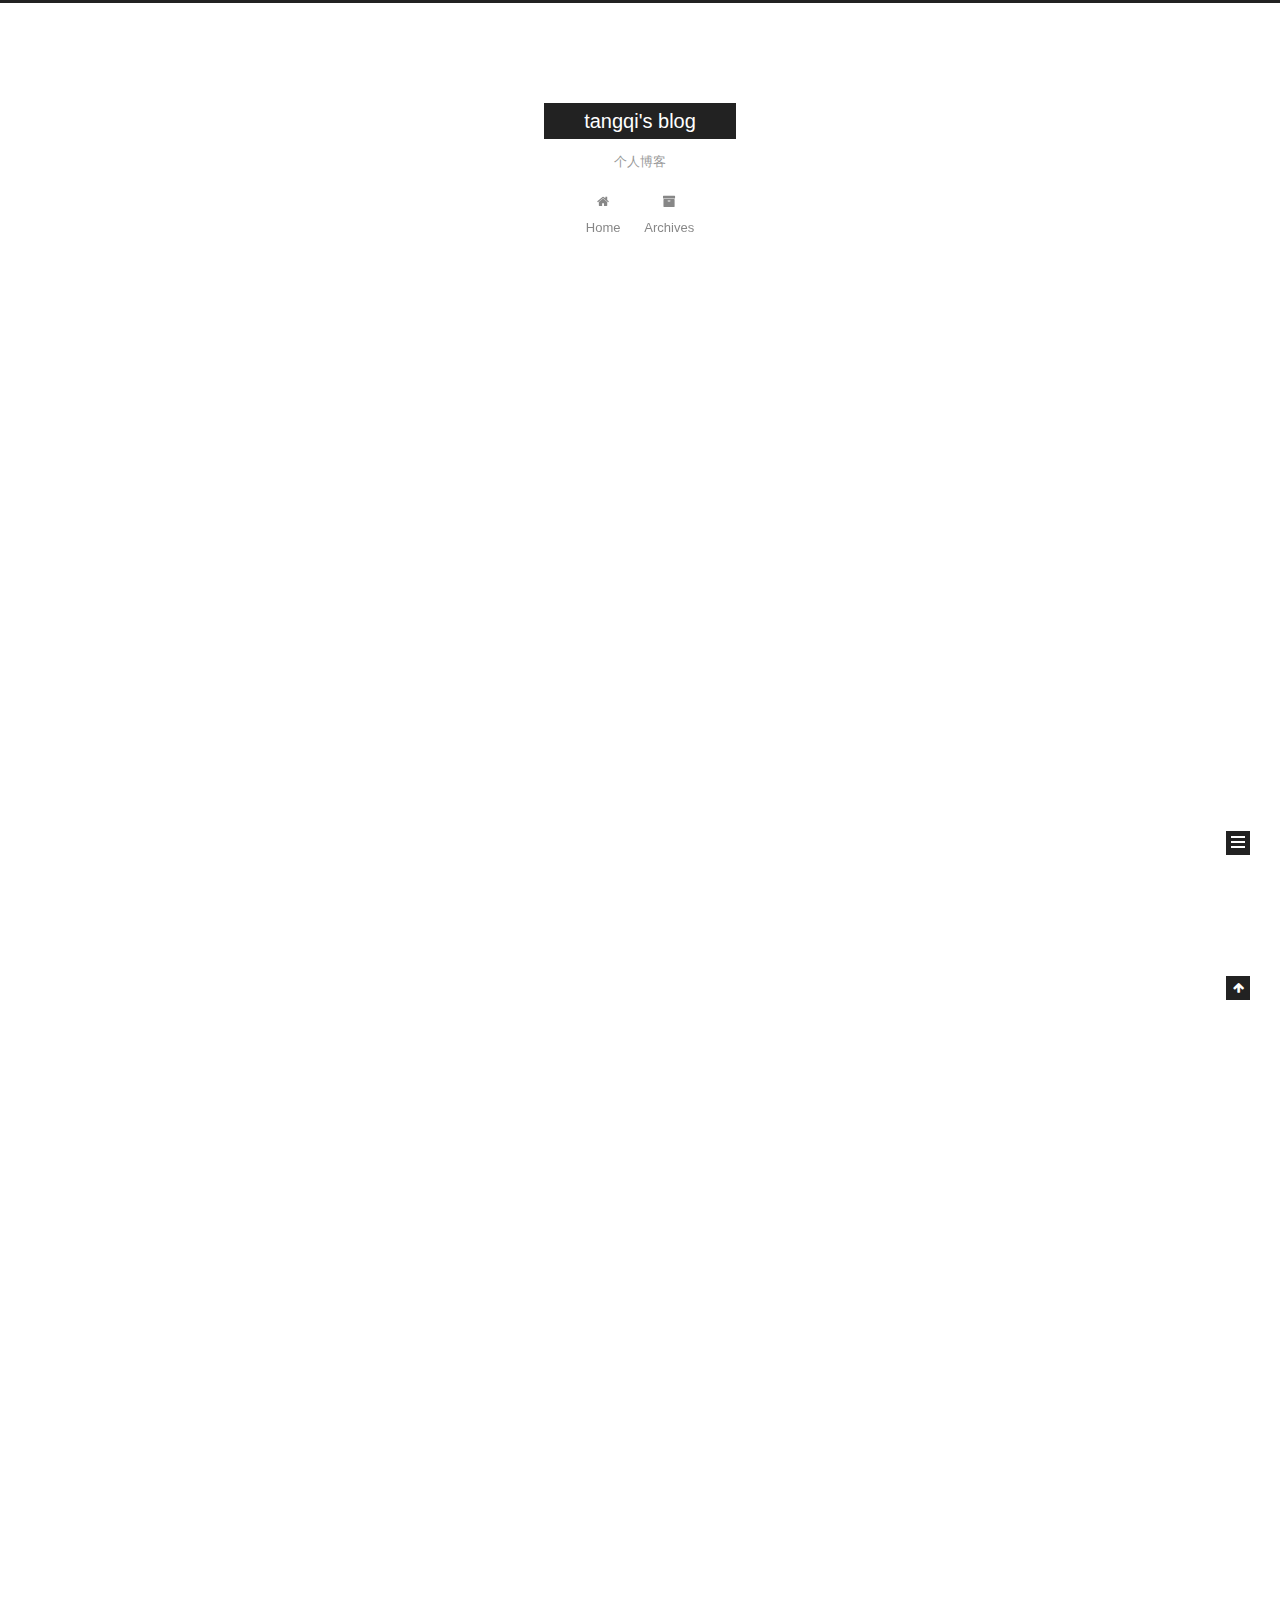
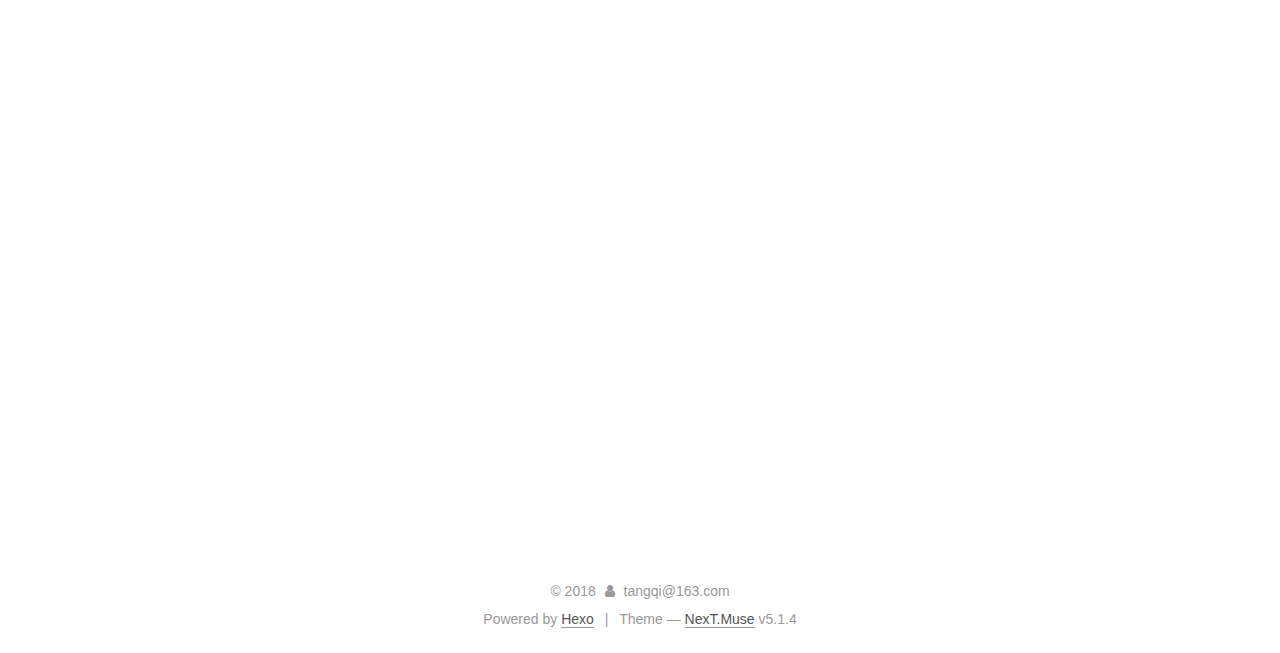
==== commit c63909b6: "mac重构" ====
--- a/index.html
+++ b/index.html
@@ -1,13 +1,85 @@
 <!DOCTYPE html>
-<html>
+
+
+
+  
+
+
+<html class="theme-next muse use-motion" lang="">
 <head>
-  <meta charset="utf-8">
-  
-
-  
-  <title>tangqi&#39;s blog</title>
-  <meta name="viewport" content="width=device-width, initial-scale=1, maximum-scale=1">
-  <meta name="description" content="记录生活的点滴">
+  <meta charset="UTF-8"/>
+<meta http-equiv="X-UA-Compatible" content="IE=edge" />
+<meta name="viewport" content="width=device-width, initial-scale=1, maximum-scale=1"/>
+<meta name="theme-color" content="#222">
+
+
+
+
+
+
+
+
+
+<meta http-equiv="Cache-Control" content="no-transform" />
+<meta http-equiv="Cache-Control" content="no-siteapp" />
+
+
+
+
+
+
+
+
+
+
+
+
+
+
+
+
+  
+  
+  <link href="/lib/fancybox/source/jquery.fancybox.css?v=2.1.5" rel="stylesheet" type="text/css" />
+
+
+
+
+
+
+
+<link href="/lib/font-awesome/css/font-awesome.min.css?v=4.6.2" rel="stylesheet" type="text/css" />
+
+<link href="/css/main.css?v=5.1.4" rel="stylesheet" type="text/css" />
+
+
+  <link rel="apple-touch-icon" sizes="180x180" href="/images/apple-touch-icon-next.png?v=5.1.4">
+
+
+  <link rel="icon" type="image/png" sizes="32x32" href="/images/favicon-32x32-next.png?v=5.1.4">
+
+
+  <link rel="icon" type="image/png" sizes="16x16" href="/images/favicon-16x16-next.png?v=5.1.4">
+
+
+  <link rel="mask-icon" href="/images/logo.svg?v=5.1.4" color="#222">
+
+
+
+
+
+  <meta name="keywords" content="Hexo, NexT" />
+
+
+
+
+
+
+
+
+
+
+<meta name="description" content="记录生活的点滴">
 <meta property="og:type" content="website">
 <meta property="og:title" content="tangqi&#39;s blog">
 <meta property="og:url" content="http://yoursite.com/index.html">
@@ -17,117 +89,340 @@
 <meta name="twitter:card" content="summary">
 <meta name="twitter:title" content="tangqi&#39;s blog">
 <meta name="twitter:description" content="记录生活的点滴">
-  
-    <link rel="alternate" href="/atom.xml" title="tangqi&#39;s blog" type="application/atom+xml">
-  
-  
-    <link rel="icon" href="/favicon.png">
-  
-  
-    <link href="//fonts.googleapis.com/css?family=Source+Code+Pro" rel="stylesheet" type="text/css">
-  
-  <link rel="stylesheet" href="/css/style.css">
+
+
+
+<script type="text/javascript" id="hexo.configurations">
+  var NexT = window.NexT || {};
+  var CONFIG = {
+    root: '/',
+    scheme: 'Muse',
+    version: '5.1.4',
+    sidebar: {"position":"left","display":"post","offset":12,"b2t":false,"scrollpercent":false,"onmobile":false},
+    fancybox: true,
+    tabs: true,
+    motion: {"enable":true,"async":false,"transition":{"post_block":"fadeIn","post_header":"slideDownIn","post_body":"slideDownIn","coll_header":"slideLeftIn","sidebar":"slideUpIn"}},
+    duoshuo: {
+      userId: '0',
+      author: 'Author'
+    },
+    algolia: {
+      applicationID: '',
+      apiKey: '',
+      indexName: '',
+      hits: {"per_page":10},
+      labels: {"input_placeholder":"Search for Posts","hits_empty":"We didn't find any results for the search: ${query}","hits_stats":"${hits} results found in ${time} ms"}
+    }
+  };
+</script>
+
+
+
+  <link rel="canonical" href="http://yoursite.com/"/>
+
+
+
+
+
+  <title>tangqi's blog</title>
+  
+
+
+
+
+
+
+
+
 </head>
 
-<body>
-  <div id="container">
-    <div id="wrap">
-      <header id="header">
-  <div id="banner"></div>
-  <div id="header-outer" class="outer">
-    <div id="header-title" class="inner">
-      <h1 id="logo-wrap">
-        <a href="/" id="logo">tangqi&#39;s blog</a>
-      </h1>
-      
-        <h2 id="subtitle-wrap">
-          <a href="/" id="subtitle">个人博客</a>
-        </h2>
-      
+<body itemscope itemtype="http://schema.org/WebPage" lang="default">
+
+  
+  
+    
+  
+
+  <div class="container sidebar-position-left 
+  page-home">
+    <div class="headband"></div>
+
+    <header id="header" class="header" itemscope itemtype="http://schema.org/WPHeader">
+      <div class="header-inner"><div class="site-brand-wrapper">
+  <div class="site-meta ">
+    
+
+    <div class="custom-logo-site-title">
+      <a href="/"  class="brand" rel="start">
+        <span class="logo-line-before"><i></i></span>
+        <span class="site-title">tangqi's blog</span>
+        <span class="logo-line-after"><i></i></span>
+      </a>
     </div>
-    <div id="header-inner" class="inner">
-      <nav id="main-nav">
-        <a id="main-nav-toggle" class="nav-icon"></a>
-        
-          <a class="main-nav-link" href="/">Home</a>
-        
-          <a class="main-nav-link" href="/archives">Archives</a>
-        
-      </nav>
-      <nav id="sub-nav">
-        
-          <a id="nav-rss-link" class="nav-icon" href="/atom.xml" title="RSS Feed"></a>
-        
-        <a id="nav-search-btn" class="nav-icon" title="Search"></a>
-      </nav>
-      <div id="search-form-wrap">
-        <form action="//google.com/search" method="get" accept-charset="UTF-8" class="search-form"><input type="search" name="q" class="search-form-input" placeholder="Search"><button type="submit" class="search-form-submit">&#xF002;</button><input type="hidden" name="sitesearch" value="http://yoursite.com"></form>
-      </div>
+      
+        <p class="site-subtitle">个人博客</p>
+      
+  </div>
+
+  <div class="site-nav-toggle">
+    <button>
+      <span class="btn-bar"></span>
+      <span class="btn-bar"></span>
+      <span class="btn-bar"></span>
+    </button>
+  </div>
+</div>
+
+<nav class="site-nav">
+  
+
+  
+    <ul id="menu" class="menu">
+      
+        
+        <li class="menu-item menu-item-home">
+          <a href="/" rel="section">
+            
+              <i class="menu-item-icon fa fa-fw fa-home"></i> <br />
+            
+            Home
+          </a>
+        </li>
+      
+        
+        <li class="menu-item menu-item-archives">
+          <a href="/archives/" rel="section">
+            
+              <i class="menu-item-icon fa fa-fw fa-archive"></i> <br />
+            
+            Archives
+          </a>
+        </li>
+      
+
+      
+    </ul>
+  
+
+  
+</nav>
+
+
+
+ </div>
+    </header>
+
+    <main id="main" class="main">
+      <div class="main-inner">
+        <div class="content-wrap">
+          <div id="content" class="content">
+            
+  <section id="posts" class="posts-expand">
+    
+      
+
+  
+
+  
+  
+  
+
+  <article class="post post-type-normal" itemscope itemtype="http://schema.org/Article">
+  
+  
+  
+  <div class="post-block">
+    <link itemprop="mainEntityOfPage" href="http://yoursite.com/2018/04/12/定时器的实现原理/">
+
+    <span hidden itemprop="author" itemscope itemtype="http://schema.org/Person">
+      <meta itemprop="name" content="tangqi@163.com">
+      <meta itemprop="description" content="">
+      <meta itemprop="image" content="/images/avatar.gif">
+    </span>
+
+    <span hidden itemprop="publisher" itemscope itemtype="http://schema.org/Organization">
+      <meta itemprop="name" content="tangqi's blog">
+    </span>
+
+    
+      <header class="post-header">
+
+        
+        
+          <h1 class="post-title" itemprop="name headline">
+                
+                <a class="post-title-link" href="/2018/04/12/定时器的实现原理/" itemprop="url">定时器的实现原理</a></h1>
+        
+
+        <div class="post-meta">
+          <span class="post-time">
+            
+              <span class="post-meta-item-icon">
+                <i class="fa fa-calendar-o"></i>
+              </span>
+              
+                <span class="post-meta-item-text">Posted on</span>
+              
+              <time title="Post created" itemprop="dateCreated datePublished" datetime="2018-04-12T11:17:11+08:00">
+                2018-04-12
+              </time>
+            
+
+            
+
+            
+          </span>
+
+          
+
+          
+            
+          
+
+          
+          
+
+          
+
+          
+
+          
+
+        </div>
+      </header>
+    
+
+    
+    
+    
+    <div class="post-body" itemprop="articleBody">
+
+      
+      
+
+      
+        
+          
+            <h3 id="1、时间堆方式"><a href="#1、时间堆方式" class="headerlink" title="1、时间堆方式"></a>1、时间堆方式</h3><h3 id="2、时间轮方式"><a href="#2、时间轮方式" class="headerlink" title="2、时间轮方式"></a>2、时间轮方式</h3><h3 id="3、链表方式"><a href="#3、链表方式" class="headerlink" title="3、链表方式"></a>3、链表方式</h3><h3 id="4、排序链表方式"><a href="#4、排序链表方式" class="headerlink" title="4、排序链表方式"></a>4、排序链表方式</h3>
+          
+        
+      
     </div>
-  </div>
-</header>
-      <div class="outer">
-        <section id="main">
-  
-    <article id="post-定时器的实现原理" class="article article-type-post" itemscope itemprop="blogPost">
-  <div class="article-meta">
-    <a href="/2018/04/12/定时器的实现原理/" class="article-date">
-  <time datetime="2018-04-12T03:17:11.000Z" itemprop="datePublished">2018-04-12</time>
-</a>
-    
-  </div>
-  <div class="article-inner">
-    
-    
-      <header class="article-header">
-        
-  
-    <h1 itemprop="name">
-      <a class="article-title" href="/2018/04/12/定时器的实现原理/">定时器的实现原理</a>
-    </h1>
-  
-
-      </header>
-    
-    <div class="article-entry" itemprop="articleBody">
-      
-        <h3 id="1、时间堆方式"><a href="#1、时间堆方式" class="headerlink" title="1、时间堆方式"></a>1、时间堆方式</h3><h3 id="2、时间轮方式"><a href="#2、时间轮方式" class="headerlink" title="2、时间轮方式"></a>2、时间轮方式</h3><h3 id="3、链表方式"><a href="#3、链表方式" class="headerlink" title="3、链表方式"></a>3、链表方式</h3><h3 id="4、排序链表方式"><a href="#4、排序链表方式" class="headerlink" title="4、排序链表方式"></a>4、排序链表方式</h3>
-      
-    </div>
-    <footer class="article-footer">
-      <a data-url="http://yoursite.com/2018/04/12/定时器的实现原理/" data-id="cjg5wyumx00012ox9mrl5kutp" class="article-share-link">Share</a>
-      
+    
+    
+    
+
+    
+
+    
+
+    
+
+    <footer class="post-footer">
+      
+
+      
+
+      
+
+      
+      
+        <div class="post-eof"></div>
       
     </footer>
   </div>
   
-</article>
-
-
-  
-    <article id="post-认识tbschedule" class="article article-type-post" itemscope itemprop="blogPost">
-  <div class="article-meta">
-    <a href="/2018/04/11/认识tbschedule/" class="article-date">
-  <time datetime="2018-04-11T03:59:31.000Z" itemprop="datePublished">2018-04-11</time>
-</a>
-    
-  </div>
-  <div class="article-inner">
-    
-    
-      <header class="article-header">
-        
-  
-    <h1 itemprop="name">
-      <a class="article-title" href="/2018/04/11/认识tbschedule/">认识tbschedule</a>
-    </h1>
-  
-
+  
+  
+  </article>
+
+
+    
+      
+
+  
+
+  
+  
+  
+
+  <article class="post post-type-normal" itemscope itemtype="http://schema.org/Article">
+  
+  
+  
+  <div class="post-block">
+    <link itemprop="mainEntityOfPage" href="http://yoursite.com/2018/04/11/认识tbschedule/">
+
+    <span hidden itemprop="author" itemscope itemtype="http://schema.org/Person">
+      <meta itemprop="name" content="tangqi@163.com">
+      <meta itemprop="description" content="">
+      <meta itemprop="image" content="/images/avatar.gif">
+    </span>
+
+    <span hidden itemprop="publisher" itemscope itemtype="http://schema.org/Organization">
+      <meta itemprop="name" content="tangqi's blog">
+    </span>
+
+    
+      <header class="post-header">
+
+        
+        
+          <h1 class="post-title" itemprop="name headline">
+                
+                <a class="post-title-link" href="/2018/04/11/认识tbschedule/" itemprop="url">认识tbschedule</a></h1>
+        
+
+        <div class="post-meta">
+          <span class="post-time">
+            
+              <span class="post-meta-item-icon">
+                <i class="fa fa-calendar-o"></i>
+              </span>
+              
+                <span class="post-meta-item-text">Posted on</span>
+              
+              <time title="Post created" itemprop="dateCreated datePublished" datetime="2018-04-11T11:59:31+08:00">
+                2018-04-11
+              </time>
+            
+
+            
+
+            
+          </span>
+
+          
+
+          
+            
+          
+
+          
+          
+
+          
+
+          
+
+          
+
+        </div>
       </header>
     
-    <div class="article-entry" itemprop="articleBody">
-      
-        <h3 id="一、tbschedule是什么"><a href="#一、tbschedule是什么" class="headerlink" title="一、tbschedule是什么"></a>一、tbschedule是什么</h3><h3 id="二、tbschedule如何使用"><a href="#二、tbschedule如何使用" class="headerlink" title="二、tbschedule如何使用"></a>二、tbschedule如何使用</h3><pre><code>以下内容部分摘自tbschedule的taobao官网,链接如下
+
+    
+    
+    
+    <div class="post-body" itemprop="articleBody">
+
+      
+      
+
+      
+        
+          
+            <h3 id="一、tbschedule是什么"><a href="#一、tbschedule是什么" class="headerlink" title="一、tbschedule是什么"></a>一、tbschedule是什么</h3><h3 id="二、tbschedule如何使用"><a href="#二、tbschedule如何使用" class="headerlink" title="二、tbschedule如何使用"></a>二、tbschedule如何使用</h3><pre><code>以下内容部分摘自tbschedule的taobao官网,链接如下
 [tbschedule官网文档地址(href=http://code.taobao.org/p/tbschedule/wiki/index/)]
 </code></pre><h5 id="1、调度器的设计"><a href="#1、调度器的设计" class="headerlink" title="1、调度器的设计"></a>1、调度器的设计</h5><pre><code>1、tbschedule的目的是让一种批量任务或者不断变化的任务，能够被动态的分配到多个主机的JVM中，不同的线程组中并行执行。所有的任务能够被不重复，不遗漏的快速处理。
 
@@ -254,42 +549,125 @@
              |-线程组编号02
 </code></pre><h4 id="图例"><a href="#图例" class="headerlink" title="图例"></a>图例</h4><p><img src="/2018/04/11/认识tbschedule/tbschedule_zookeeper.png" alt="zookeeper的存储截图"></p>
 
+          
+        
       
     </div>
-    <footer class="article-footer">
-      <a data-url="http://yoursite.com/2018/04/11/认识tbschedule/" data-id="cjg5wyun500022ox971o93qfe" class="article-share-link">Share</a>
-      
+    
+    
+    
+
+    
+
+    
+
+    
+
+    <footer class="post-footer">
+      
+
+      
+
+      
+
+      
+      
+        <div class="post-eof"></div>
       
     </footer>
   </div>
   
-</article>
-
-
-  
-    <article id="post-hello-world" class="article article-type-post" itemscope itemprop="blogPost">
-  <div class="article-meta">
-    <a href="/2018/04/11/hello-world/" class="article-date">
-  <time datetime="2018-04-11T03:37:21.997Z" itemprop="datePublished">2018-04-11</time>
-</a>
-    
-  </div>
-  <div class="article-inner">
-    
-    
-      <header class="article-header">
-        
-  
-    <h1 itemprop="name">
-      <a class="article-title" href="/2018/04/11/hello-world/">Hello World</a>
-    </h1>
-  
-
+  
+  
+  </article>
+
+
+    
+      
+
+  
+
+  
+  
+  
+
+  <article class="post post-type-normal" itemscope itemtype="http://schema.org/Article">
+  
+  
+  
+  <div class="post-block">
+    <link itemprop="mainEntityOfPage" href="http://yoursite.com/2018/04/11/hello-world/">
+
+    <span hidden itemprop="author" itemscope itemtype="http://schema.org/Person">
+      <meta itemprop="name" content="tangqi@163.com">
+      <meta itemprop="description" content="">
+      <meta itemprop="image" content="/images/avatar.gif">
+    </span>
+
+    <span hidden itemprop="publisher" itemscope itemtype="http://schema.org/Organization">
+      <meta itemprop="name" content="tangqi's blog">
+    </span>
+
+    
+      <header class="post-header">
+
+        
+        
+          <h1 class="post-title" itemprop="name headline">
+                
+                <a class="post-title-link" href="/2018/04/11/hello-world/" itemprop="url">Hello World</a></h1>
+        
+
+        <div class="post-meta">
+          <span class="post-time">
+            
+              <span class="post-meta-item-icon">
+                <i class="fa fa-calendar-o"></i>
+              </span>
+              
+                <span class="post-meta-item-text">Posted on</span>
+              
+              <time title="Post created" itemprop="dateCreated datePublished" datetime="2018-04-11T11:37:21+08:00">
+                2018-04-11
+              </time>
+            
+
+            
+
+            
+          </span>
+
+          
+
+          
+            
+          
+
+          
+          
+
+          
+
+          
+
+          
+
+        </div>
       </header>
     
-    <div class="article-entry" itemprop="articleBody">
-      
-        <p>Welcome to <a href="https://hexo.io/" target="_blank" rel="noopener">Hexo</a>! This is your very first post. Check <a href="https://hexo.io/docs/" target="_blank" rel="noopener">documentation</a> for more info. If you get any problems when using Hexo, you can find the answer in <a href="https://hexo.io/docs/troubleshooting.html" target="_blank" rel="noopener">troubleshooting</a> or you can ask me on <a href="https://github.com/hexojs/hexo/issues" target="_blank" rel="noopener">GitHub</a>.</p>
+
+    
+    
+    
+    <div class="post-body" itemprop="articleBody">
+
+      
+      
+
+      
+        
+          
+            <p>Welcome to <a href="https://hexo.io/" target="_blank" rel="noopener">Hexo</a>! This is your very first post. Check <a href="https://hexo.io/docs/" target="_blank" rel="noopener">documentation</a> for more info. If you get any problems when using Hexo, you can find the answer in <a href="https://hexo.io/docs/troubleshooting.html" target="_blank" rel="noopener">troubleshooting</a> or you can ask me on <a href="https://github.com/hexojs/hexo/issues" target="_blank" rel="noopener">GitHub</a>.</p>
 <h3 id="Create-a-new-post"><a href="#Create-a-new-post" class="headerlink" title="Create a new post"></a>Create a new post</h3><figure class="highlight bash"><table><tr><td class="gutter"><pre><span class="line">1</span><br></pre></td><td class="code"><pre><span class="line">$ hexo new <span class="string">"My New Post"</span></span><br></pre></td></tr></table></figure>
 <p>More info: <a href="https://hexo.io/docs/writing.html" target="_blank" rel="noopener">Writing</a></p>
 <h3 id="Run-server"><a href="#Run-server" class="headerlink" title="Run server"></a>Run server</h3><figure class="highlight bash"><table><tr><td class="gutter"><pre><span class="line">1</span><br></pre></td><td class="code"><pre><span class="line">$ hexo server</span><br></pre></td></tr></table></figure>
@@ -301,99 +679,307 @@
 <p><img src="/2018/04/11/hello-world/ls.png" alt="lassssss"></p>
 <p>ST环境发布申请：<br>1、发布对象：ecej-order-threeparty-gateway<br>2、发布内容：修改B端APP取消时的参数校验逻辑<br>3、发布时间：随时</p>
 
+          
+        
       
     </div>
-    <footer class="article-footer">
-      <a data-url="http://yoursite.com/2018/04/11/hello-world/" data-id="cjg5wyumq00002ox9lpkgxy35" class="article-share-link">Share</a>
-      
+    
+    
+    
+
+    
+
+    
+
+    
+
+    <footer class="post-footer">
+      
+
+      
+
+      
+
+      
+      
+        <div class="post-eof"></div>
       
     </footer>
   </div>
   
-</article>
-
-
-  
-
-
-</section>
-        
-          <aside id="sidebar">
-  
-    
-
-  
-    
-
-  
-    
-  
-    
-  <div class="widget-wrap">
-    <h3 class="widget-title">Archives</h3>
-    <div class="widget">
-      <ul class="archive-list"><li class="archive-list-item"><a class="archive-list-link" href="/archives/2018/04/">April 2018</a></li></ul>
+  
+  
+  </article>
+
+
+    
+  </section>
+
+  
+
+
+          </div>
+          
+
+
+          
+
+        </div>
+        
+          
+  
+  <div class="sidebar-toggle">
+    <div class="sidebar-toggle-line-wrap">
+      <span class="sidebar-toggle-line sidebar-toggle-line-first"></span>
+      <span class="sidebar-toggle-line sidebar-toggle-line-middle"></span>
+      <span class="sidebar-toggle-line sidebar-toggle-line-last"></span>
     </div>
   </div>
 
-
-  
-    
-  <div class="widget-wrap">
-    <h3 class="widget-title">Recent Posts</h3>
-    <div class="widget">
-      <ul>
-        
-          <li>
-            <a href="/2018/04/12/定时器的实现原理/">定时器的实现原理</a>
-          </li>
-        
-          <li>
-            <a href="/2018/04/11/认识tbschedule/">认识tbschedule</a>
-          </li>
-        
-          <li>
-            <a href="/2018/04/11/hello-world/">Hello World</a>
-          </li>
-        
-      </ul>
+  <aside id="sidebar" class="sidebar">
+    
+    <div class="sidebar-inner">
+
+      
+
+      
+
+      <section class="site-overview-wrap sidebar-panel sidebar-panel-active">
+        <div class="site-overview">
+          <div class="site-author motion-element" itemprop="author" itemscope itemtype="http://schema.org/Person">
+            
+              <p class="site-author-name" itemprop="name">tangqi@163.com</p>
+              <p class="site-description motion-element" itemprop="description">记录生活的点滴</p>
+          </div>
+
+          <nav class="site-state motion-element">
+
+            
+              <div class="site-state-item site-state-posts">
+              
+                <a href="/archives/">
+              
+                  <span class="site-state-item-count">3</span>
+                  <span class="site-state-item-name">posts</span>
+                </a>
+              </div>
+            
+
+            
+
+            
+
+          </nav>
+
+          
+
+          
+
+          
+          
+
+          
+          
+
+          
+
+        </div>
+      </section>
+
+      
+
+      
+
     </div>
+  </aside>
+
+
+        
+      </div>
+    </main>
+
+    <footer id="footer" class="footer">
+      <div class="footer-inner">
+        <div class="copyright">&copy; <span itemprop="copyrightYear">2018</span>
+  <span class="with-love">
+    <i class="fa fa-user"></i>
+  </span>
+  <span class="author" itemprop="copyrightHolder">tangqi@163.com</span>
+
+  
+</div>
+
+
+  <div class="powered-by">Powered by <a class="theme-link" target="_blank" href="https://hexo.io">Hexo</a></div>
+
+
+
+  <span class="post-meta-divider">|</span>
+
+
+
+  <div class="theme-info">Theme &mdash; <a class="theme-link" target="_blank" href="https://github.com/iissnan/hexo-theme-next">NexT.Muse</a> v5.1.4</div>
+
+
+
+
+        
+
+
+
+
+
+
+
+        
+      </div>
+    </footer>
+
+    
+      <div class="back-to-top">
+        <i class="fa fa-arrow-up"></i>
+        
+      </div>
+    
+
+    
+
   </div>
 
   
-</aside>
-        
-      </div>
-      <footer id="footer">
-  
-  <div class="outer">
-    <div id="footer-info" class="inner">
-      &copy; 2018 tangqi@163.com<br>
-      Powered by <a href="http://hexo.io/" target="_blank">Hexo</a>
-    </div>
-  </div>
-</footer>
-    </div>
-    <nav id="mobile-nav">
-  
-    <a href="/" class="mobile-nav-link">Home</a>
-  
-    <a href="/archives" class="mobile-nav-link">Archives</a>
-  
-</nav>
-    
-
-<script src="//ajax.googleapis.com/ajax/libs/jquery/2.0.3/jquery.min.js"></script>
-
-
-  <link rel="stylesheet" href="/fancybox/jquery.fancybox.css">
-  <script src="/fancybox/jquery.fancybox.pack.js"></script>
-
-
-<script src="/js/script.js"></script>
-
-
-
-  </div>
+
+<script type="text/javascript">
+  if (Object.prototype.toString.call(window.Promise) !== '[object Function]') {
+    window.Promise = null;
+  }
+</script>
+
+
+
+
+
+
+
+
+
+  
+
+
+
+
+
+
+
+
+
+
+
+
+  
+  
+    <script type="text/javascript" src="/lib/jquery/index.js?v=2.1.3"></script>
+  
+
+  
+  
+    <script type="text/javascript" src="/lib/fastclick/lib/fastclick.min.js?v=1.0.6"></script>
+  
+
+  
+  
+    <script type="text/javascript" src="/lib/jquery_lazyload/jquery.lazyload.js?v=1.9.7"></script>
+  
+
+  
+  
+    <script type="text/javascript" src="/lib/velocity/velocity.min.js?v=1.2.1"></script>
+  
+
+  
+  
+    <script type="text/javascript" src="/lib/velocity/velocity.ui.min.js?v=1.2.1"></script>
+  
+
+  
+  
+    <script type="text/javascript" src="/lib/fancybox/source/jquery.fancybox.pack.js?v=2.1.5"></script>
+  
+
+
+  
+
+
+  <script type="text/javascript" src="/js/src/utils.js?v=5.1.4"></script>
+
+  <script type="text/javascript" src="/js/src/motion.js?v=5.1.4"></script>
+
+
+
+  
+  
+
+  
+
+  
+
+
+  <script type="text/javascript" src="/js/src/bootstrap.js?v=5.1.4"></script>
+
+
+
+  
+
+
+  
+
+
+
+
+	
+
+
+
+
+
+  
+
+
+
+
+
+  
+
+
+
+
+
+
+
+
+
+
+
+
+  
+
+
+
+
+
+  
+
+  
+
+  
+
+  
+  
+
+  
+
+  
+
+  
+
 </body>
-</html>+</html>
--- a/css/main.css
+++ b/css/main.css
@@ -0,0 +1,2662 @@
+/* normalize.css v3.0.2 | MIT License | git.io/normalize */
+html {
+  font-family: sans-serif; /* 1 */
+  -ms-text-size-adjust: 100%; /* 2 */
+  -webkit-text-size-adjust: 100%; /* 2 */
+}
+body {
+  margin: 0;
+}
+article,
+aside,
+details,
+figcaption,
+figure,
+footer,
+header,
+hgroup,
+main,
+menu,
+nav,
+section,
+summary {
+  display: block;
+}
+audio,
+canvas,
+progress,
+video {
+  display: inline-block; /* 1 */
+  vertical-align: baseline; /* 2 */
+}
+audio:not([controls]) {
+  display: none;
+  height: 0;
+}
+[hidden],
+template {
+  display: none;
+}
+a {
+  background-color: transparent;
+}
+a:active,
+a:hover {
+  outline: 0;
+}
+abbr[title] {
+  border-bottom: 1px dotted;
+}
+b,
+strong {
+  font-weight: bold;
+}
+dfn {
+  font-style: italic;
+}
+h1 {
+  font-size: 2em;
+  margin: 0.67em 0;
+}
+mark {
+  background: #ff0;
+  color: #000;
+}
+small {
+  font-size: 80%;
+}
+sub,
+sup {
+  font-size: 75%;
+  line-height: 0;
+  position: relative;
+  vertical-align: baseline;
+}
+sup {
+  top: -0.5em;
+}
+sub {
+  bottom: -0.25em;
+}
+img {
+  border: 0;
+}
+svg:not(:root) {
+  overflow: hidden;
+}
+figure {
+  margin: 1em 40px;
+}
+hr {
+  -moz-box-sizing: content-box;
+  box-sizing: content-box;
+  height: 0;
+}
+pre {
+  overflow: auto;
+}
+code,
+kbd,
+pre,
+samp {
+  font-family: monospace, monospace;
+  font-size: 1em;
+}
+button,
+input,
+optgroup,
+select,
+textarea {
+  color: inherit; /* 1 */
+  font: inherit; /* 2 */
+  margin: 0; /* 3 */
+}
+button {
+  overflow: visible;
+}
+button,
+select {
+  text-transform: none;
+}
+button,
+html input[type="button"],
+input[type="reset"],
+input[type="submit"] {
+  -webkit-appearance: button; /* 2 */
+  cursor: pointer; /* 3 */
+}
+button[disabled],
+html input[disabled] {
+  cursor: default;
+}
+button::-moz-focus-inner,
+input::-moz-focus-inner {
+  border: 0;
+  padding: 0;
+}
+input {
+  line-height: normal;
+}
+input[type="checkbox"],
+input[type="radio"] {
+  box-sizing: border-box; /* 1 */
+  padding: 0; /* 2 */
+}
+input[type="number"]::-webkit-inner-spin-button,
+input[type="number"]::-webkit-outer-spin-button {
+  height: auto;
+}
+input[type="search"] {
+  -webkit-appearance: textfield; /* 1 */
+  -moz-box-sizing: content-box;
+  -webkit-box-sizing: content-box; /* 2 */
+  box-sizing: content-box;
+}
+input[type="search"]::-webkit-search-cancel-button,
+input[type="search"]::-webkit-search-decoration {
+  -webkit-appearance: none;
+}
+fieldset {
+  border: 1px solid #c0c0c0;
+  margin: 0 2px;
+  padding: 0.35em 0.625em 0.75em;
+}
+legend {
+  border: 0; /* 1 */
+  padding: 0; /* 2 */
+}
+textarea {
+  overflow: auto;
+}
+optgroup {
+  font-weight: bold;
+}
+table {
+  border-collapse: collapse;
+  border-spacing: 0;
+}
+td,
+th {
+  padding: 0;
+}
+::selection {
+  background: #262a30;
+  color: #fff;
+}
+body {
+  position: relative;
+  font-family: 'Lato', "PingFang SC", "Microsoft YaHei", sans-serif;
+  font-size: 14px;
+  line-height: 2;
+  color: #555;
+  background: #fff;
+}
+@media (max-width: 767px) {
+  body {
+    padding-right: 0 !important;
+  }
+}
+@media (min-width: 768px) and (max-width: 991px) {
+  body {
+    padding-right: 0 !important;
+  }
+}
+@media (min-width: 1600px) {
+  body {
+    font-size: 16px;
+  }
+}
+h1,
+h2,
+h3,
+h4,
+h5,
+h6 {
+  margin: 0;
+  padding: 0;
+  font-weight: bold;
+  line-height: 1.5;
+  font-family: 'Lato', "PingFang SC", "Microsoft YaHei", sans-serif;
+}
+h2,
+h3,
+h4,
+h5,
+h6 {
+  margin: 20px 0 15px;
+}
+h1 {
+  font-size: 22px;
+}
+@media (max-width: 767px) {
+  h1 {
+    font-size: 18px;
+  }
+}
+h2 {
+  font-size: 20px;
+}
+@media (max-width: 767px) {
+  h2 {
+    font-size: 16px;
+  }
+}
+h3 {
+  font-size: 18px;
+}
+@media (max-width: 767px) {
+  h3 {
+    font-size: 14px;
+  }
+}
+h4 {
+  font-size: 16px;
+}
+@media (max-width: 767px) {
+  h4 {
+    font-size: 12px;
+  }
+}
+h5 {
+  font-size: 14px;
+}
+@media (max-width: 767px) {
+  h5 {
+    font-size: 10px;
+  }
+}
+h6 {
+  font-size: 12px;
+}
+@media (max-width: 767px) {
+  h6 {
+    font-size: 8px;
+  }
+}
+p {
+  margin: 0 0 20px 0;
+}
+a {
+  color: #555;
+  text-decoration: none;
+  outline: none;
+  border-bottom: 1px solid #999;
+  word-wrap: break-word;
+}
+a:hover {
+  color: #222;
+  border-bottom-color: #222;
+}
+blockquote {
+  margin: 0;
+  padding: 0;
+}
+img {
+  display: block;
+  margin: auto;
+  max-width: 100%;
+  height: auto;
+}
+hr {
+  margin: 40px 0;
+  height: 3px;
+  border: none;
+  background-color: #ddd;
+  background-image: repeating-linear-gradient(-45deg, #fff, #fff 4px, transparent 4px, transparent 8px);
+}
+blockquote {
+  padding: 0 15px;
+  color: #666;
+  border-left: 4px solid #ddd;
+}
+blockquote cite::before {
+  content: "-";
+  padding: 0 5px;
+}
+dt {
+  font-weight: 700;
+}
+dd {
+  margin: 0;
+  padding: 0;
+}
+kbd {
+  border: 1px solid #ccc;
+  border-radius: 0.2em;
+  box-shadow: 0.1em 0.1em 0.2em rgba(0,0,0,0.1);
+  background-color: #f9f9f9;
+  font-family: inherit;
+  background-image: -webkit-linear-gradient(top, #eee, #fff, #eee);
+  padding: 0.1em 0.3em;
+  white-space: nowrap;
+}
+.text-left {
+  text-align: left;
+}
+.text-center {
+  text-align: center;
+}
+.text-right {
+  text-align: right;
+}
+.text-justify {
+  text-align: justify;
+}
+.text-nowrap {
+  white-space: nowrap;
+}
+.text-lowercase {
+  text-transform: lowercase;
+}
+.text-uppercase {
+  text-transform: uppercase;
+}
+.text-capitalize {
+  text-transform: capitalize;
+}
+.center-block {
+  display: block;
+  margin-left: auto;
+  margin-right: auto;
+}
+.clearfix:before,
+.clearfix:after {
+  content: " ";
+  display: table;
+}
+.clearfix:after {
+  clear: both;
+}
+.pullquote {
+  width: 45%;
+}
+.pullquote.left {
+  float: left;
+  margin-left: 5px;
+  margin-right: 10px;
+}
+.pullquote.right {
+  float: right;
+  margin-left: 10px;
+  margin-right: 5px;
+}
+.affix.affix.affix {
+  position: fixed;
+}
+.translation {
+  margin-top: -20px;
+  font-size: 14px;
+  color: #999;
+}
+.scrollbar-measure {
+  width: 100px;
+  height: 100px;
+  overflow: scroll;
+  position: absolute;
+  top: -9999px;
+}
+.use-motion .motion-element {
+  opacity: 0;
+}
+table {
+  margin: 20px 0;
+  width: 100%;
+  border-collapse: collapse;
+  border-spacing: 0;
+  border: 1px solid #ddd;
+  font-size: 14px;
+  table-layout: fixed;
+  word-wrap: break-all;
+}
+table>tbody>tr:nth-of-type(odd) {
+  background-color: #f9f9f9;
+}
+table>tbody>tr:hover {
+  background-color: #f5f5f5;
+}
+caption,
+th,
+td {
+  padding: 8px;
+  text-align: left;
+  vertical-align: middle;
+  font-weight: normal;
+}
+th,
+td {
+  border-bottom: 3px solid #ddd;
+  border-right: 1px solid #eee;
+}
+th {
+  padding-bottom: 10px;
+  font-weight: 700;
+}
+td {
+  border-bottom-width: 1px;
+}
+html,
+body {
+  height: 100%;
+}
+.container {
+  position: relative;
+  min-height: 100%;
+}
+.header-inner {
+  margin: 0 auto;
+  padding: 100px 0 70px;
+  width: 700px;
+}
+@media (min-width: 1600px) {
+  .container .header-inner {
+    width: 900px;
+  }
+}
+.main {
+  padding-bottom: 150px;
+}
+.main-inner {
+  margin: 0 auto;
+  width: 700px;
+}
+@media (min-width: 1600px) {
+  .container .main-inner {
+    width: 900px;
+  }
+}
+.footer {
+  position: absolute;
+  left: 0;
+  bottom: 0;
+  width: 100%;
+  min-height: 50px;
+}
+.footer-inner {
+  box-sizing: border-box;
+  margin: 20px auto;
+  width: 700px;
+}
+@media (min-width: 1600px) {
+  .container .footer-inner {
+    width: 900px;
+  }
+}
+pre,
+.highlight {
+  overflow: auto;
+  margin: 20px 0;
+  padding: 0;
+  font-size: 13px;
+  color: #4d4d4c;
+  background: #f7f7f7;
+  line-height: 1.6;
+}
+pre,
+code {
+  font-family: consolas, Menlo, "PingFang SC", "Microsoft YaHei", monospace;
+}
+code {
+  padding: 2px 4px;
+  word-wrap: break-word;
+  color: #555;
+  background: #eee;
+  border-radius: 3px;
+  font-size: 13px;
+}
+pre {
+  padding: 10px;
+}
+pre code {
+  padding: 0;
+  color: #4d4d4c;
+  background: none;
+  text-shadow: none;
+}
+.highlight {
+  border-radius: 1px;
+}
+.highlight pre {
+  border: none;
+  margin: 0;
+  padding: 10px 0;
+}
+.highlight table {
+  margin: 0;
+  width: auto;
+  border: none;
+}
+.highlight td {
+  border: none;
+  padding: 0;
+}
+.highlight figcaption {
+  font-size: 1em;
+  color: #4d4d4c;
+  line-height: 1em;
+  margin-bottom: 1em;
+}
+.highlight figcaption:before,
+.highlight figcaption:after {
+  content: " ";
+  display: table;
+}
+.highlight figcaption:after {
+  clear: both;
+}
+.highlight figcaption a {
+  float: right;
+  color: #4d4d4c;
+}
+.highlight figcaption a:hover {
+  border-bottom-color: #4d4d4c;
+}
+.highlight .gutter pre {
+  padding-left: 10px;
+  padding-right: 10px;
+  color: #869194;
+  text-align: right;
+  background-color: #eff2f3;
+}
+.highlight .code pre {
+  width: 100%;
+  padding-left: 10px;
+  padding-right: 10px;
+  background-color: #f7f7f7;
+}
+.highlight .line {
+  height: 20px;
+}
+.gutter {
+  -webkit-user-select: none;
+  -moz-user-select: none;
+  -ms-user-select: none;
+  user-select: none;
+}
+.gist table {
+  width: auto;
+}
+.gist table td {
+  border: none;
+}
+pre .deletion {
+  background: #fdd;
+}
+pre .addition {
+  background: #dfd;
+}
+pre .meta {
+  color: #8959a8;
+}
+pre .comment {
+  color: #8e908c;
+}
+pre .variable,
+pre .attribute,
+pre .tag,
+pre .regexp,
+pre .ruby .constant,
+pre .xml .tag .title,
+pre .xml .pi,
+pre .xml .doctype,
+pre .html .doctype,
+pre .css .id,
+pre .css .class,
+pre .css .pseudo {
+  color: #c82829;
+}
+pre .number,
+pre .preprocessor,
+pre .built_in,
+pre .literal,
+pre .params,
+pre .constant,
+pre .command {
+  color: #f5871f;
+}
+pre .ruby .class .title,
+pre .css .rules .attribute,
+pre .string,
+pre .value,
+pre .inheritance,
+pre .header,
+pre .ruby .symbol,
+pre .xml .cdata,
+pre .special,
+pre .number,
+pre .formula {
+  color: #718c00;
+}
+pre .title,
+pre .css .hexcolor {
+  color: #3e999f;
+}
+pre .function,
+pre .python .decorator,
+pre .python .title,
+pre .ruby .function .title,
+pre .ruby .title .keyword,
+pre .perl .sub,
+pre .javascript .title,
+pre .coffeescript .title {
+  color: #4271ae;
+}
+pre .keyword,
+pre .javascript .function {
+  color: #8959a8;
+}
+.full-image.full-image.full-image.full-image {
+  border: none;
+  max-width: 100%;
+  width: auto;
+  margin: 20px auto 25px;
+}
+@media (min-width: 992px) {
+  .full-image.full-image.full-image.full-image {
+    max-width: none;
+    width: 110%;
+    margin: 25px -5%;
+  }
+}
+.blockquote-center,
+.page-home .post-type-quote blockquote,
+.page-post-detail .post-type-quote blockquote {
+  position: relative;
+  margin: 40px 0;
+  padding: 0;
+  border-left: none;
+  text-align: center;
+}
+.blockquote-center::before,
+.page-home .post-type-quote blockquote::before,
+.page-post-detail .post-type-quote blockquote::before,
+.blockquote-center::after,
+.page-home .post-type-quote blockquote::after,
+.page-post-detail .post-type-quote blockquote::after {
+  position: absolute;
+  content: ' ';
+  display: block;
+  width: 100%;
+  height: 24px;
+  opacity: 0.2;
+  background-repeat: no-repeat;
+  background-position: 0 -6px;
+  background-size: 22px 22px;
+}
+.blockquote-center::before,
+.page-home .post-type-quote blockquote::before,
+.page-post-detail .post-type-quote blockquote::before {
+  top: -20px;
+  background-image: url("../images/quote-l.svg");
+  border-top: 1px solid #ccc;
+}
+.blockquote-center::after,
+.page-home .post-type-quote blockquote::after,
+.page-post-detail .post-type-quote blockquote::after {
+  bottom: -20px;
+  background-image: url("../images/quote-r.svg");
+  border-bottom: 1px solid #ccc;
+  background-position: 100% 8px;
+}
+.blockquote-center p,
+.page-home .post-type-quote blockquote p,
+.page-post-detail .post-type-quote blockquote p,
+.blockquote-center div,
+.page-home .post-type-quote blockquote div,
+.page-post-detail .post-type-quote blockquote div {
+  text-align: center;
+}
+.post .post-body .group-picture img {
+  box-sizing: border-box;
+  padding: 0 3px;
+  border: none;
+}
+.post .group-picture-row {
+  overflow: hidden;
+  margin-top: 6px;
+}
+.post .group-picture-row:first-child {
+  margin-top: 0;
+}
+.post .group-picture-column {
+  float: left;
+}
+.page-post-detail .post-body .group-picture-column {
+  float: none;
+  margin-top: 10px;
+  width: auto !important;
+}
+.page-post-detail .post-body .group-picture-column img {
+  margin: 0 auto;
+}
+.page-archive .group-picture-container {
+  overflow: hidden;
+}
+.page-archive .group-picture-row {
+  float: left;
+}
+.page-archive .group-picture-row:first-child {
+  margin-top: 6px;
+}
+.page-archive .group-picture-column {
+  max-width: 150px;
+  max-height: 150px;
+}
+.post-body .note {
+  position: relative;
+  padding: 15px;
+  margin-bottom: 20px;
+  border: 1px solid #eee;
+  border-left-width: 5px;
+  border-radius: 3px;
+}
+.post-body .note h2,
+.post-body .note h3,
+.post-body .note h4,
+.post-body .note h5,
+.post-body .note h6 {
+  margin-top: 0;
+  margin-bottom: 0;
+  border-bottom: initial;
+  padding-top: 0 !important;
+}
+.post-body .note p:first-child,
+.post-body .note ul:first-child,
+.post-body .note ol:first-child,
+.post-body .note table:first-child,
+.post-body .note pre:first-child,
+.post-body .note blockquote:first-child {
+  margin-top: 0;
+}
+.post-body .note p:last-child,
+.post-body .note ul:last-child,
+.post-body .note ol:last-child,
+.post-body .note table:last-child,
+.post-body .note pre:last-child,
+.post-body .note blockquote:last-child {
+  margin-bottom: 0;
+}
+.post-body .note.default {
+  border-left-color: #777;
+}
+.post-body .note.default h2,
+.post-body .note.default h3,
+.post-body .note.default h4,
+.post-body .note.default h5,
+.post-body .note.default h6 {
+  color: #777;
+}
+.post-body .note.primary {
+  border-left-color: #6f42c1;
+}
+.post-body .note.primary h2,
+.post-body .note.primary h3,
+.post-body .note.primary h4,
+.post-body .note.primary h5,
+.post-body .note.primary h6 {
+  color: #6f42c1;
+}
+.post-body .note.info {
+  border-left-color: #428bca;
+}
+.post-body .note.info h2,
+.post-body .note.info h3,
+.post-body .note.info h4,
+.post-body .note.info h5,
+.post-body .note.info h6 {
+  color: #428bca;
+}
+.post-body .note.success {
+  border-left-color: #5cb85c;
+}
+.post-body .note.success h2,
+.post-body .note.success h3,
+.post-body .note.success h4,
+.post-body .note.success h5,
+.post-body .note.success h6 {
+  color: #5cb85c;
+}
+.post-body .note.warning {
+  border-left-color: #f0ad4e;
+}
+.post-body .note.warning h2,
+.post-body .note.warning h3,
+.post-body .note.warning h4,
+.post-body .note.warning h5,
+.post-body .note.warning h6 {
+  color: #f0ad4e;
+}
+.post-body .note.danger {
+  border-left-color: #d9534f;
+}
+.post-body .note.danger h2,
+.post-body .note.danger h3,
+.post-body .note.danger h4,
+.post-body .note.danger h5,
+.post-body .note.danger h6 {
+  color: #d9534f;
+}
+.post-body .label {
+  display: inline;
+  padding: 0 2px;
+  white-space: nowrap;
+}
+.post-body .label.default {
+  background-color: #f0f0f0;
+}
+.post-body .label.primary {
+  background-color: #efe6f7;
+}
+.post-body .label.info {
+  background-color: #e5f2f8;
+}
+.post-body .label.success {
+  background-color: #e7f4e9;
+}
+.post-body .label.warning {
+  background-color: #fcf6e1;
+}
+.post-body .label.danger {
+  background-color: #fae8eb;
+}
+.post-body .tabs {
+  position: relative;
+  display: block;
+  margin-bottom: 20px;
+  padding-top: 10px;
+}
+.post-body .tabs ul.nav-tabs {
+  margin: 0;
+  padding: 0;
+  display: flex;
+  margin-bottom: -1px;
+}
+@media (max-width: 413px) {
+  .post-body .tabs ul.nav-tabs {
+    display: block;
+    margin-bottom: 5px;
+  }
+}
+.post-body .tabs ul.nav-tabs li.tab {
+  list-style-type: none !important;
+  margin: 0 0.25em 0 0;
+  border-top: 3px solid transparent;
+  border-left: 1px solid transparent;
+  border-right: 1px solid transparent;
+}
+@media (max-width: 413px) {
+  .post-body .tabs ul.nav-tabs li.tab {
+    margin: initial;
+    border-top: 1px solid transparent;
+    border-left: 3px solid transparent;
+    border-right: 1px solid transparent;
+    border-bottom: 1px solid transparent;
+  }
+}
+.post-body .tabs ul.nav-tabs li.tab a {
+  outline: 0;
+  border-bottom: initial;
+  display: block;
+  line-height: 1.8em;
+  padding: 0.25em 0.75em;
+  transition-duration: 0.2s;
+  transition-timing-function: ease-out;
+  transition-delay: 0s;
+}
+.post-body .tabs ul.nav-tabs li.tab a i {
+  width: 1.285714285714286em;
+}
+.post-body .tabs ul.nav-tabs li.tab.active {
+  border-top: 3px solid #fc6423;
+  border-left: 1px solid #ddd;
+  border-right: 1px solid #ddd;
+  background-color: #fff;
+}
+@media (max-width: 413px) {
+  .post-body .tabs ul.nav-tabs li.tab.active {
+    border-top: 1px solid #ddd;
+    border-left: 3px solid #fc6423;
+    border-right: 1px solid #ddd;
+    border-bottom: 1px solid #ddd;
+  }
+}
+.post-body .tabs ul.nav-tabs li.tab.active a {
+  cursor: default;
+  color: #555;
+}
+.post-body .tabs .tab-content {
+  background-color: #fff;
+}
+.post-body .tabs .tab-content .tab-pane {
+  border: 1px solid #ddd;
+  padding: 20px 20px 0 20px;
+}
+.post-body .tabs .tab-content .tab-pane:not(.active) {
+  display: none !important;
+}
+.post-body .tabs .tab-content .tab-pane.active {
+  display: block !important;
+}
+.btn {
+  display: inline-block;
+  padding: 0 20px;
+  font-size: 14px;
+  color: #fff;
+  background: #222;
+  border: 2px solid #222;
+  text-decoration: none;
+  border-radius: 0;
+  transition-property: background-color;
+  transition-duration: 0.2s;
+  transition-timing-function: ease-in-out;
+  transition-delay: 0s;
+  line-height: 2;
+}
+.btn:hover {
+  border-color: #222;
+  color: #222;
+  background: #fff;
+}
+.btn +.btn {
+  margin: 0 0 8px 8px;
+}
+.btn .fa-fw {
+  width: 1.285714285714286em;
+  text-align: left;
+}
+.btn-bar {
+  display: block;
+  width: 22px;
+  height: 2px;
+  background: #555;
+  border-radius: 1px;
+}
+.btn-bar+.btn-bar {
+  margin-top: 4px;
+}
+.pagination {
+  margin: 120px 0 40px;
+  text-align: center;
+  border-top: 1px solid #eee;
+}
+.page-number-basic,
+.pagination .prev,
+.pagination .next,
+.pagination .page-number,
+.pagination .space {
+  display: inline-block;
+  position: relative;
+  top: -1px;
+  margin: 0 10px;
+  padding: 0 11px;
+}
+@media (max-width: 767px) {
+  .page-number-basic,
+  .pagination .prev,
+  .pagination .next,
+  .pagination .page-number,
+  .pagination .space {
+    margin: 0 5px;
+  }
+}
+.pagination .prev,
+.pagination .next,
+.pagination .page-number {
+  border-bottom: 0;
+  border-top: 1px solid #eee;
+  transition-property: border-color;
+  transition-duration: 0.2s;
+  transition-timing-function: ease-in-out;
+  transition-delay: 0s;
+}
+.pagination .prev:hover,
+.pagination .next:hover,
+.pagination .page-number:hover {
+  border-top-color: #222;
+}
+.pagination .space {
+  padding: 0;
+  margin: 0;
+}
+.pagination .prev {
+  margin-left: 0;
+}
+.pagination .next {
+  margin-right: 0;
+}
+.pagination .page-number.current {
+  color: #fff;
+  background: #ccc;
+  border-top-color: #ccc;
+}
+@media (max-width: 767px) {
+  .pagination {
+    border-top: none;
+  }
+  .pagination .prev,
+  .pagination .next,
+  .pagination .page-number {
+    margin-bottom: 10px;
+    border-top: 0;
+    border-bottom: 1px solid #eee;
+    padding: 0 10px;
+  }
+  .pagination .prev:hover,
+  .pagination .next:hover,
+  .pagination .page-number:hover {
+    border-bottom-color: #222;
+  }
+}
+.comments {
+  margin: 60px 20px 0;
+}
+.tag-cloud {
+  text-align: center;
+}
+.tag-cloud a {
+  display: inline-block;
+  margin: 10px;
+}
+.back-to-top {
+  box-sizing: border-box;
+  position: fixed;
+  bottom: -100px;
+  right: 30px;
+  z-index: 1050;
+  padding: 0 6px;
+  width: 24px;
+  background: #222;
+  font-size: 12px;
+  opacity: 1;
+  color: #fff;
+  cursor: pointer;
+  text-align: center;
+  -webkit-transform: translateZ(0);
+  transition-property: bottom;
+  transition-duration: 0.2s;
+  transition-timing-function: ease-in-out;
+  transition-delay: 0s;
+}
+@media (min-width: 768px) and (max-width: 991px) {
+  .back-to-top {
+    display: none !important;
+  }
+}
+@media (max-width: 767px) {
+  .back-to-top {
+    display: none !important;
+  }
+}
+.back-to-top.back-to-top-on {
+  bottom: 19px;
+}
+.header {
+  background: transparent;
+}
+.header-inner {
+  position: relative;
+}
+.headband {
+  height: 3px;
+  background: #222;
+}
+.site-meta {
+  margin: 0;
+  text-align: center;
+}
+@media (max-width: 767px) {
+  .site-meta {
+    text-align: center;
+  }
+}
+.brand {
+  position: relative;
+  display: inline-block;
+  padding: 0 40px;
+  color: #fff;
+  background: #222;
+  border-bottom: none;
+}
+.brand:hover {
+  color: #fff;
+}
+.logo {
+  display: inline-block;
+  margin-right: 5px;
+  line-height: 36px;
+  vertical-align: top;
+}
+.site-title {
+  display: inline-block;
+  vertical-align: top;
+  line-height: 36px;
+  font-size: 20px;
+  font-weight: normal;
+  font-family: 'Lato', "PingFang SC", "Microsoft YaHei", sans-serif;
+}
+.site-subtitle {
+  margin-top: 10px;
+  font-size: 13px;
+  color: #999;
+}
+.use-motion .brand {
+  opacity: 0;
+}
+.use-motion .logo,
+.use-motion .site-title,
+.use-motion .site-subtitle {
+  opacity: 0;
+  position: relative;
+  top: -10px;
+}
+.site-nav-toggle {
+  display: none;
+  position: absolute;
+  top: 10px;
+  left: 10px;
+}
+@media (max-width: 767px) {
+  .site-nav-toggle {
+    display: block;
+  }
+}
+.site-nav-toggle button {
+  margin-top: 2px;
+  padding: 9px 10px;
+  background: transparent;
+  border: none;
+}
+@media (max-width: 767px) {
+  .site-nav {
+    display: none;
+    margin: 0 -10px;
+    padding: 0 10px;
+    clear: both;
+    border-top: 1px solid #ddd;
+  }
+}
+@media (min-width: 768px) and (max-width: 991px) {
+  .site-nav {
+    display: block !important;
+  }
+}
+@media (min-width: 992px) {
+  .site-nav {
+    display: block !important;
+  }
+}
+.menu {
+  margin-top: 20px;
+  padding-left: 0;
+  text-align: center;
+}
+.menu .menu-item {
+  display: inline-block;
+  margin: 0 10px;
+  list-style: none;
+}
+@media screen and (max-width: 767px) {
+  .menu .menu-item {
+    margin-top: 10px;
+  }
+}
+.menu .menu-item a {
+  display: block;
+  font-size: 13px;
+  line-height: inherit;
+  border-bottom: 1px solid transparent;
+  transition-property: border-color;
+  transition-duration: 0.2s;
+  transition-timing-function: ease-in-out;
+  transition-delay: 0s;
+}
+.menu .menu-item a:hover {
+  border-bottom-color: #222;
+}
+.menu .menu-item .fa {
+  margin-right: 5px;
+}
+.use-motion .menu-item {
+  opacity: 0;
+}
+.post-body {
+  font-family: 'Lato', "PingFang SC", "Microsoft YaHei", sans-serif;
+}
+@media (max-width: 767px) {
+  .post-body {
+    word-break: break-word;
+  }
+}
+.post-body .fancybox img {
+  display: block !important;
+  margin: 0 auto;
+  cursor: pointer;
+  cursor: zoom-in;
+  cursor: -webkit-zoom-in;
+}
+.post-body .image-caption,
+.post-body .figure .caption {
+  margin: -20px auto 15px;
+  text-align: center;
+  font-size: 14px;
+  color: #999;
+  font-weight: bold;
+  line-height: 1;
+}
+.post-sticky-flag {
+  display: inline-block;
+  font-size: 16px;
+  -ms-transform: rotate(30deg);
+  -webkit-transform: rotate(30deg);
+  -moz-transform: rotate(30deg);
+  -ms-transform: rotate(30deg);
+  -o-transform: rotate(30deg);
+  transform: rotate(30deg);
+}
+.use-motion .post-block,
+.use-motion .pagination,
+.use-motion .comments {
+  opacity: 0;
+}
+.use-motion .post-header {
+  opacity: 0;
+}
+.use-motion .post-body {
+  opacity: 0;
+}
+.use-motion .collection-title {
+  opacity: 0;
+}
+.posts-expand {
+  padding-top: 40px;
+}
+@media (max-width: 767px) {
+  .posts-expand {
+    margin: 0 20px;
+  }
+  .post-body pre .gutter pre {
+    padding-right: 10px;
+  }
+  .post-body .highlight {
+    margin-left: 0px;
+    margin-right: 0px;
+    padding: 0;
+  }
+  .post-body .highlight .gutter pre {
+    padding-right: 10px;
+  }
+}
+@media (min-width: 992px) {
+  .posts-expand .post-body {
+    text-align: justify;
+  }
+}
+.posts-expand .post-body h2,
+.posts-expand .post-body h3,
+.posts-expand .post-body h4,
+.posts-expand .post-body h5,
+.posts-expand .post-body h6 {
+  padding-top: 10px;
+}
+.posts-expand .post-body h2 .header-anchor,
+.posts-expand .post-body h3 .header-anchor,
+.posts-expand .post-body h4 .header-anchor,
+.posts-expand .post-body h5 .header-anchor,
+.posts-expand .post-body h6 .header-anchor {
+  float: right;
+  margin-left: 10px;
+  color: #ccc;
+  border-bottom-style: none;
+  visibility: hidden;
+}
+.posts-expand .post-body h2 .header-anchor:hover,
+.posts-expand .post-body h3 .header-anchor:hover,
+.posts-expand .post-body h4 .header-anchor:hover,
+.posts-expand .post-body h5 .header-anchor:hover,
+.posts-expand .post-body h6 .header-anchor:hover {
+  color: inherit;
+}
+.posts-expand .post-body h2:hover .header-anchor,
+.posts-expand .post-body h3:hover .header-anchor,
+.posts-expand .post-body h4:hover .header-anchor,
+.posts-expand .post-body h5:hover .header-anchor,
+.posts-expand .post-body h6:hover .header-anchor {
+  visibility: visible;
+}
+.posts-expand .post-body ul li {
+  list-style: circle;
+}
+.posts-expand .post-body img {
+  box-sizing: border-box;
+  margin: auto;
+  padding: 3px;
+  border: 1px solid #ddd;
+}
+.posts-expand .post-body .fancybox img {
+  margin: 0 auto 25px;
+}
+@media (max-width: 767px) {
+  .posts-collapse {
+    margin: 0 20px;
+  }
+  .posts-collapse .post-title,
+  .posts-collapse .post-meta {
+    display: block;
+    width: auto;
+    text-align: left;
+  }
+}
+.posts-collapse {
+  position: relative;
+  z-index: 1010;
+  margin-left: 55px;
+}
+.posts-collapse::after {
+  content: " ";
+  position: absolute;
+  top: 20px;
+  left: 0;
+  margin-left: -2px;
+  width: 4px;
+  height: 100%;
+  background: #f5f5f5;
+  z-index: -1;
+}
+@media (max-width: 767px) {
+  .posts-collapse {
+    margin: 0 20px;
+  }
+}
+.posts-collapse .collection-title {
+  position: relative;
+  margin: 60px 0;
+}
+.posts-collapse .collection-title h1,
+.posts-collapse .collection-title h2 {
+  margin-left: 20px;
+}
+.posts-collapse .collection-title small {
+  color: #bbb;
+  margin-left: 5px;
+}
+.posts-collapse .collection-title::before {
+  content: " ";
+  position: absolute;
+  left: 0;
+  top: 50%;
+  margin-left: -4px;
+  margin-top: -4px;
+  width: 8px;
+  height: 8px;
+  background: #bbb;
+  border-radius: 50%;
+}
+.posts-collapse .post {
+  margin: 30px 0;
+}
+.posts-collapse .post-header {
+  position: relative;
+  transition-duration: 0.2s;
+  transition-timing-function: ease-in-out;
+  transition-delay: 0s;
+  transition-property: border;
+  border-bottom: 1px dashed #ccc;
+}
+.posts-collapse .post-header::before {
+  content: " ";
+  position: absolute;
+  left: 0;
+  top: 12px;
+  width: 6px;
+  height: 6px;
+  margin-left: -4px;
+  background: #bbb;
+  border-radius: 50%;
+  border: 1px solid #fff;
+  transition-duration: 0.2s;
+  transition-timing-function: ease-in-out;
+  transition-delay: 0s;
+  transition-property: background;
+}
+.posts-collapse .post-header:hover {
+  border-bottom-color: #666;
+}
+.posts-collapse .post-header:hover::before {
+  background: #222;
+}
+.posts-collapse .post-meta {
+  position: absolute;
+  font-size: 12px;
+  left: 20px;
+  top: 5px;
+}
+.posts-collapse .post-comments-count {
+  display: none;
+}
+.posts-collapse .post-title {
+  margin-left: 60px;
+  font-size: 16px;
+  font-weight: normal;
+  line-height: inherit;
+}
+.posts-collapse .post-title::after {
+  margin-left: 3px;
+  opacity: 0.6;
+}
+.posts-collapse .post-title a {
+  color: #666;
+  border-bottom: none;
+}
+.page-home .post-type-quote .post-header,
+.page-post-detail .post-type-quote .post-header,
+.page-home .post-type-quote .post-tags,
+.page-post-detail .post-type-quote .post-tags {
+  display: none;
+}
+.posts-expand .post-title {
+  text-align: center;
+  word-break: break-word;
+  font-weight: 400;
+}
+.posts-expand .post-title-link {
+  display: inline-block;
+  position: relative;
+  color: #555;
+  border-bottom: none;
+  line-height: 1.2;
+  vertical-align: top;
+}
+.posts-expand .post-title-link::before {
+  content: "";
+  position: absolute;
+  width: 100%;
+  height: 2px;
+  bottom: 0;
+  left: 0;
+  background-color: #000;
+  visibility: hidden;
+  -webkit-transform: scaleX(0);
+  -moz-transform: scaleX(0);
+  -ms-transform: scaleX(0);
+  -o-transform: scaleX(0);
+  transform: scaleX(0);
+  transition-duration: 0.2s;
+  transition-timing-function: ease-in-out;
+  transition-delay: 0s;
+}
+.posts-expand .post-title-link:hover::before {
+  visibility: visible;
+  -webkit-transform: scaleX(1);
+  -moz-transform: scaleX(1);
+  -ms-transform: scaleX(1);
+  -o-transform: scaleX(1);
+  transform: scaleX(1);
+}
+.posts-expand .post-title-link .fa {
+  font-size: 16px;
+}
+.posts-expand .post-meta {
+  margin: 3px 0 60px 0;
+  color: #999;
+  font-family: 'Lato', "PingFang SC", "Microsoft YaHei", sans-serif;
+  font-size: 12px;
+  text-align: center;
+}
+.posts-expand .post-meta .post-category-list {
+  display: inline-block;
+  margin: 0;
+  padding: 3px;
+}
+.posts-expand .post-meta .post-category-list-link {
+  color: #999;
+}
+.posts-expand .post-meta .post-description {
+  font-size: 14px;
+  margin-top: 2px;
+}
+.post-meta-divider {
+  margin: 0 0.5em;
+}
+.post-meta-item-icon {
+  margin-right: 3px;
+}
+@media (min-width: 768px) and (max-width: 991px) {
+  .post-meta-item-icon {
+    display: inline-block;
+  }
+}
+@media (max-width: 767px) {
+  .post-meta-item-icon {
+    display: inline-block;
+  }
+}
+@media (min-width: 768px) and (max-width: 991px) {
+  .post-meta-item-text {
+    display: none;
+  }
+}
+@media (max-width: 767px) {
+  .post-meta-item-text {
+    display: none;
+  }
+}
+@media (max-width: 767px) {
+  .posts-expand .post-comments-count {
+    display: none;
+  }
+}
+.post-button {
+  margin-top: 40px;
+}
+.posts-expand .post-tags {
+  margin-top: 40px;
+  text-align: center;
+}
+.posts-expand .post-tags a {
+  display: inline-block;
+  margin-right: 10px;
+  font-size: 13px;
+}
+.post-nav {
+  display: table;
+  margin-top: 15px;
+  width: 100%;
+  border-top: 1px solid #eee;
+}
+.post-nav-divider {
+  display: table-cell;
+  width: 10%;
+}
+.post-nav-item {
+  display: table-cell;
+  padding: 10px 0 0 0;
+  width: 45%;
+  vertical-align: top;
+}
+.post-nav-item a {
+  position: relative;
+  display: block;
+  line-height: 25px;
+  font-size: 14px;
+  color: #555;
+  border-bottom: none;
+}
+.post-nav-item a:hover {
+  color: #222;
+  border-bottom: none;
+}
+.post-nav-item a:active {
+  top: 2px;
+}
+.post-nav-item .fa {
+  position: absolute;
+  top: 8px;
+  left: 0;
+  font-size: 12px;
+}
+.post-nav-next a {
+  padding-left: 15px;
+}
+.post-nav-prev {
+  text-align: right;
+}
+.post-nav-prev a {
+  padding-right: 15px;
+}
+.post-nav-prev .fa {
+  right: 0;
+  left: auto;
+}
+.posts-expand .post-eof {
+  display: block;
+  margin: 80px auto 60px;
+  width: 8%;
+  height: 1px;
+  background: #ccc;
+  text-align: center;
+}
+.post:last-child .post-eof.post-eof.post-eof {
+  display: none;
+}
+.post-gallery {
+  display: table;
+  table-layout: fixed;
+  width: 100%;
+  border-collapse: separate;
+}
+.post-gallery-row {
+  display: table-row;
+}
+.post-gallery .post-gallery-img {
+  display: table-cell;
+  text-align: center;
+  vertical-align: middle;
+  border: none;
+}
+.post-gallery .post-gallery-img img {
+  max-width: 100%;
+  max-height: 100%;
+  border: none;
+}
+.fancybox-close,
+.fancybox-close:hover {
+  border: none;
+}
+.rtl.post-body p,
+.rtl.post-body a,
+.rtl.post-body h1,
+.rtl.post-body h2,
+.rtl.post-body h3,
+.rtl.post-body h4,
+.rtl.post-body h5,
+.rtl.post-body h6,
+.rtl.post-body li,
+.rtl.post-body ul,
+.rtl.post-body ol {
+  direction: rtl;
+  font-family: UKIJ Ekran;
+}
+.rtl.post-title {
+  font-family: UKIJ Ekran;
+}
+.sidebar {
+  position: fixed;
+  right: 0;
+  top: 0;
+  bottom: 0;
+  width: 0;
+  z-index: 1040;
+  box-shadow: inset 0 2px 6px #000;
+  background: #222;
+  -webkit-transform: translateZ(0);
+}
+.sidebar a {
+  color: #999;
+  border-bottom-color: #555;
+}
+.sidebar a:hover {
+  color: #eee;
+}
+@media (min-width: 768px) and (max-width: 991px) {
+  .sidebar {
+    display: none !important;
+  }
+}
+@media (max-width: 767px) {
+  .sidebar {
+    display: none !important;
+  }
+}
+.sidebar-inner {
+  position: relative;
+  padding: 20px 10px;
+  color: #999;
+  text-align: center;
+}
+.site-overview-wrap {
+  overflow: hidden;
+}
+.site-overview {
+  overflow-y: auto;
+  overflow-x: hidden;
+}
+.sidebar-toggle {
+  position: fixed;
+  right: 30px;
+  bottom: 45px;
+  width: 14px;
+  height: 14px;
+  padding: 5px;
+  background: #222;
+  line-height: 0;
+  z-index: 1050;
+  cursor: pointer;
+  -webkit-transform: translateZ(0);
+}
+@media (min-width: 768px) and (max-width: 991px) {
+  .sidebar-toggle {
+    display: none !important;
+  }
+}
+@media (max-width: 767px) {
+  .sidebar-toggle {
+    display: none !important;
+  }
+}
+.sidebar-toggle-line {
+  position: relative;
+  display: inline-block;
+  vertical-align: top;
+  height: 2px;
+  width: 100%;
+  background: #fff;
+  margin-top: 3px;
+}
+.sidebar-toggle-line:first-child {
+  margin-top: 0;
+}
+.site-author-image {
+  display: block;
+  margin: 0 auto;
+  padding: 2px;
+  max-width: 96px;
+  height: auto;
+  border: 2px solid #333;
+}
+.site-author-name {
+  margin: 5px 0 0;
+  text-align: center;
+  color: #f5f5f5;
+  font-weight: normal;
+}
+.site-description {
+  margin-top: 5px;
+  text-align: center;
+  font-size: 14px;
+  color: #999;
+}
+.site-state {
+  overflow: hidden;
+  line-height: 1.4;
+  white-space: nowrap;
+  text-align: center;
+}
+.site-state-item {
+  display: inline-block;
+  padding: 0 15px;
+  border-left: 1px solid #333;
+}
+.site-state-item:first-child {
+  border-left: none;
+}
+.site-state-item a {
+  border-bottom: none;
+}
+.site-state-item-count {
+  display: block;
+  text-align: center;
+  color: inherit;
+  font-weight: 600;
+  font-size: 18px;
+}
+.site-state-item-name {
+  font-size: 13px;
+  color: inherit;
+}
+.feed-link {
+  margin-top: 20px;
+}
+.feed-link a {
+  display: inline-block;
+  padding: 0 15px;
+  color: #fc6423;
+  border: 1px solid #fc6423;
+  border-radius: 4px;
+}
+.feed-link a i {
+  color: #fc6423;
+  font-size: 14px;
+}
+.feed-link a:hover {
+  color: #fff;
+  background: #fc6423;
+}
+.feed-link a:hover i {
+  color: #fff;
+}
+.links-of-author {
+  margin-top: 20px;
+}
+.links-of-author a {
+  display: inline-block;
+  vertical-align: middle;
+  margin-right: 10px;
+  margin-bottom: 10px;
+  border-bottom-color: #555;
+  font-size: 13px;
+}
+.links-of-author a:before {
+  display: inline-block;
+  vertical-align: middle;
+  margin-right: 3px;
+  content: " ";
+  width: 4px;
+  height: 4px;
+  border-radius: 50%;
+  background: #ff75bf;
+}
+.links-of-blogroll {
+  font-size: 13px;
+}
+.links-of-blogroll-title {
+  margin-top: 20px;
+  font-size: 14px;
+  font-weight: 600;
+}
+.links-of-blogroll-list {
+  margin: 0;
+  padding: 0;
+  list-style: none;
+}
+.links-of-blogroll-item {
+  padding: 2px 10px;
+}
+.links-of-blogroll-item a {
+  max-width: 280px;
+  box-sizing: border-box;
+  display: inline-block;
+  overflow: hidden;
+  white-space: nowrap;
+  text-overflow: ellipsis;
+}
+.sidebar-nav {
+  margin: 0 0 20px;
+  padding-left: 0;
+}
+.sidebar-nav li {
+  display: inline-block;
+  cursor: pointer;
+  border-bottom: 1px solid transparent;
+  font-size: 14px;
+  color: #555;
+}
+.sidebar-nav li:hover {
+  color: #f5f5f5;
+}
+.page-post-detail .sidebar-nav-toc {
+  padding: 0 5px;
+}
+.page-post-detail .sidebar-nav-overview {
+  margin-left: 10px;
+}
+.sidebar-nav .sidebar-nav-active {
+  color: #87daff;
+  border-bottom-color: #87daff;
+}
+.sidebar-nav .sidebar-nav-active:hover {
+  color: #87daff;
+}
+.sidebar-panel {
+  display: none;
+}
+.sidebar-panel-active {
+  display: block;
+}
+.post-toc-empty {
+  font-size: 14px;
+  color: #666;
+}
+.post-toc-wrap {
+  overflow: hidden;
+}
+.post-toc {
+  overflow: auto;
+}
+.post-toc ol {
+  margin: 0;
+  padding: 0 2px 5px 10px;
+  text-align: left;
+  list-style: none;
+  font-size: 14px;
+}
+.post-toc ol > ol {
+  padding-left: 0;
+}
+.post-toc ol a {
+  transition-duration: 0.2s;
+  transition-timing-function: ease-in-out;
+  transition-delay: 0s;
+  transition-property: all;
+  color: #999;
+  border-bottom-color: #555;
+}
+.post-toc ol a:hover {
+  color: #ccc;
+  border-bottom-color: #ccc;
+}
+.post-toc .nav-item {
+  overflow: hidden;
+  text-overflow: ellipsis;
+  text-align: justify;
+  white-space: nowrap;
+  line-height: 1.8;
+}
+.post-toc .nav .nav-child {
+  display: none;
+}
+.post-toc .nav .active > .nav-child {
+  display: block;
+}
+.post-toc .nav .active-current > .nav-child {
+  display: block;
+}
+.post-toc .nav .active-current > .nav-child > .nav-item {
+  display: block;
+}
+.post-toc .nav .active > a {
+  color: #87daff;
+  border-bottom-color: #87daff;
+}
+.post-toc .nav .active-current > a {
+  color: #87daff;
+}
+.post-toc .nav .active-current > a:hover {
+  color: #87daff;
+}
+.footer {
+  font-size: 14px;
+  color: #999;
+}
+.footer img {
+  border: none;
+}
+.footer-inner {
+  text-align: center;
+}
+.with-love {
+  display: inline-block;
+  margin: 0 5px;
+}
+.powered-by,
+.theme-info {
+  display: inline-block;
+}
+.cc-license {
+  margin-top: 10px;
+  text-align: center;
+}
+.cc-license .cc-opacity {
+  opacity: 0.7;
+  border-bottom: none;
+}
+.cc-license .cc-opacity:hover {
+  opacity: 0.9;
+}
+.cc-license img {
+  display: inline-block;
+}
+.theme-next #ds-thread #ds-reset {
+  color: #555;
+}
+.theme-next #ds-thread #ds-reset .ds-replybox {
+  margin-bottom: 30px;
+}
+.theme-next #ds-thread #ds-reset .ds-replybox .ds-avatar,
+.theme-next #ds-reset .ds-avatar img {
+  box-shadow: none;
+}
+.theme-next #ds-thread #ds-reset .ds-textarea-wrapper {
+  border-color: #c7d4e1;
+  background: none;
+  border-top-right-radius: 3px;
+  border-top-left-radius: 3px;
+}
+.theme-next #ds-thread #ds-reset .ds-textarea-wrapper textarea {
+  height: 60px;
+}
+.theme-next #ds-reset .ds-rounded-top {
+  border-radius: 0;
+}
+.theme-next #ds-thread #ds-reset .ds-post-toolbar {
+  box-sizing: border-box;
+  border: 1px solid #c7d4e1;
+  background: #f6f8fa;
+}
+.theme-next #ds-thread #ds-reset .ds-post-options {
+  height: 40px;
+  border: none;
+  background: none;
+}
+.theme-next #ds-thread #ds-reset .ds-toolbar-buttons {
+  top: 11px;
+}
+.theme-next #ds-thread #ds-reset .ds-sync {
+  top: 5px;
+}
+.theme-next #ds-thread #ds-reset .ds-post-button {
+  top: 4px;
+  right: 5px;
+  width: 90px;
+  height: 30px;
+  border: 1px solid #c5ced7;
+  border-radius: 3px;
+  background-image: linear-gradient(#fbfbfc, #f5f7f9);
+  color: #60676d;
+}
+.theme-next #ds-thread #ds-reset .ds-post-button:hover {
+  background-position: 0 -30px;
+  color: #60676d;
+}
+.theme-next #ds-thread #ds-reset .ds-comments-info {
+  padding: 10px 0;
+}
+.theme-next #ds-thread #ds-reset .ds-sort {
+  display: none;
+}
+.theme-next #ds-thread #ds-reset li.ds-tab a.ds-current {
+  border: none;
+  background: #f6f8fa;
+  color: #60676d;
+}
+.theme-next #ds-thread #ds-reset li.ds-tab a.ds-current:hover {
+  background-color: #e9f0f7;
+  color: #60676d;
+}
+.theme-next #ds-thread #ds-reset li.ds-tab a {
+  border-radius: 2px;
+  padding: 5px;
+}
+.theme-next #ds-thread #ds-reset .ds-login-buttons p {
+  color: #999;
+  line-height: 36px;
+}
+.theme-next #ds-thread #ds-reset .ds-login-buttons .ds-service-list li {
+  height: 28px;
+}
+.theme-next #ds-thread #ds-reset .ds-service-list a {
+  background: none;
+  padding: 5px;
+  border: 1px solid;
+  border-radius: 3px;
+  text-align: center;
+}
+.theme-next #ds-thread #ds-reset .ds-service-list a:hover {
+  color: #fff;
+  background: #666;
+}
+.theme-next #ds-thread #ds-reset .ds-service-list .ds-weibo {
+  color: #fc9b00;
+  border-color: #fc9b00;
+}
+.theme-next #ds-thread #ds-reset .ds-service-list .ds-weibo:hover {
+  background: #fc9b00;
+}
+.theme-next #ds-thread #ds-reset .ds-service-list .ds-qq {
+  color: #60a3ec;
+  border-color: #60a3ec;
+}
+.theme-next #ds-thread #ds-reset .ds-service-list .ds-qq:hover {
+  background: #60a3ec;
+}
+.theme-next #ds-thread #ds-reset .ds-service-list .ds-renren {
+  color: #2e7ac4;
+  border-color: #2e7ac4;
+}
+.theme-next #ds-thread #ds-reset .ds-service-list .ds-renren:hover {
+  background: #2e7ac4;
+}
+.theme-next #ds-thread #ds-reset .ds-service-list .ds-douban {
+  color: #37994c;
+  border-color: #37994c;
+}
+.theme-next #ds-thread #ds-reset .ds-service-list .ds-douban:hover {
+  background: #37994c;
+}
+.theme-next #ds-thread #ds-reset .ds-service-list .ds-kaixin {
+  color: #fef20d;
+  border-color: #fef20d;
+}
+.theme-next #ds-thread #ds-reset .ds-service-list .ds-kaixin:hover {
+  background: #fef20d;
+}
+.theme-next #ds-thread #ds-reset .ds-service-list .ds-netease {
+  color: #f00;
+  border-color: #f00;
+}
+.theme-next #ds-thread #ds-reset .ds-service-list .ds-netease:hover {
+  background: #f00;
+}
+.theme-next #ds-thread #ds-reset .ds-service-list .ds-sohu {
+  color: #ffcb05;
+  border-color: #ffcb05;
+}
+.theme-next #ds-thread #ds-reset .ds-service-list .ds-sohu:hover {
+  background: #ffcb05;
+}
+.theme-next #ds-thread #ds-reset .ds-service-list .ds-baidu {
+  color: #2831e0;
+  border-color: #2831e0;
+}
+.theme-next #ds-thread #ds-reset .ds-service-list .ds-baidu:hover {
+  background: #2831e0;
+}
+.theme-next #ds-thread #ds-reset .ds-service-list .ds-google {
+  color: #166bec;
+  border-color: #166bec;
+}
+.theme-next #ds-thread #ds-reset .ds-service-list .ds-google:hover {
+  background: #166bec;
+}
+.theme-next #ds-thread #ds-reset .ds-service-list .ds-weixin {
+  color: #00ce0d;
+  border-color: #00ce0d;
+}
+.theme-next #ds-thread #ds-reset .ds-service-list .ds-weixin:hover {
+  background: #00ce0d;
+}
+.theme-next #ds-thread #ds-reset .ds-service-list .ds-more-services {
+  border: none;
+}
+.theme-next #ds-thread #ds-reset .ds-service-list .ds-more-services:hover {
+  background: none;
+}
+.theme-next #ds-reset .duoshuo-ua-admin {
+  display: inline-block;
+  color: #f00;
+}
+.theme-next #ds-reset .duoshuo-ua-platform,
+.theme-next #ds-reset .duoshuo-ua-browser {
+  color: #ccc;
+}
+.theme-next #ds-reset .duoshuo-ua-platform .fa,
+.theme-next #ds-reset .duoshuo-ua-browser .fa {
+  display: inline-block;
+  margin-right: 3px;
+}
+.theme-next #ds-reset .duoshuo-ua-separator {
+  display: inline-block;
+  margin-left: 5px;
+}
+.theme-next .this_ua {
+  background-color: #ccc !important;
+  border-radius: 4px;
+  padding: 0 5px !important;
+  margin: 1px 1px !important;
+  border: 1px solid #bbb !important;
+  color: #fff;
+  display: inline-block !important;
+}
+.theme-next .this_ua.admin {
+  background-color: #d9534f !important;
+  border-color: #d9534f !important;
+}
+.theme-next .this_ua.platform.iOS,
+.theme-next .this_ua.platform.Mac,
+.theme-next .this_ua.platform.Windows {
+  background-color: #39b3d7 !important;
+  border-color: #46b8da !important;
+}
+.theme-next .this_ua.platform.Linux {
+  background-color: #3a3a3a !important;
+  border-color: #1f1f1f !important;
+}
+.theme-next .this_ua.platform.Android {
+  background-color: #00c47d !important;
+  border-color: #01b171 !important;
+}
+.theme-next .this_ua.browser.Mobile,
+.theme-next .this_ua.browser.Chrome {
+  background-color: #5cb85c !important;
+  border-color: #4cae4c !important;
+}
+.theme-next .this_ua.browser.Firefox {
+  background-color: #f0ad4e !important;
+  border-color: #eea236 !important;
+}
+.theme-next .this_ua.browser.Maxthon,
+.theme-next .this_ua.browser.IE {
+  background-color: #428bca !important;
+  border-color: #357ebd !important;
+}
+.theme-next .this_ua.browser.baidu,
+.theme-next .this_ua.browser.UCBrowser,
+.theme-next .this_ua.browser.Opera {
+  background-color: #d9534f !important;
+  border-color: #d43f3a !important;
+}
+.theme-next .this_ua.browser.Android,
+.theme-next .this_ua.browser.QQBrowser {
+  background-color: #78ace9 !important;
+  border-color: #4cae4c !important;
+}
+.post-spread {
+  margin-top: 20px;
+  text-align: center;
+}
+.jiathis_style {
+  display: inline-block;
+}
+.jiathis_style a {
+  border: none;
+}
+.fa {
+  font-family: FontAwesome !important;
+}
+.post-spread {
+  margin-top: 20px;
+  text-align: center;
+}
+.bdshare-slide-button-box a {
+  border: none;
+}
+.bdsharebuttonbox {
+  display: inline-block;
+}
+.bdsharebuttonbox a {
+  border: none;
+}
+.local-search-pop-overlay {
+  position: fixed;
+  width: 100%;
+  height: 100%;
+  top: 0;
+  left: 0;
+  z-index: 2080;
+  background-color: rgba(0,0,0,0.3);
+}
+.local-search-popup {
+  display: none;
+  position: fixed;
+  top: 10%;
+  left: 50%;
+  margin-left: -350px;
+  width: 700px;
+  height: 80%;
+  padding: 0;
+  background: #fff;
+  color: #333;
+  z-index: 9999;
+  border-radius: 5px;
+}
+@media (max-width: 767px) {
+  .local-search-popup {
+    padding: 0;
+    top: 0;
+    left: 0;
+    margin: 0;
+    width: 100%;
+    height: 100%;
+    border-radius: 0;
+  }
+}
+.local-search-popup ul.search-result-list {
+  padding: 0;
+  margin: 0 5px;
+}
+.local-search-popup p.search-result {
+  border-bottom: 1px dashed #ccc;
+  padding: 5px 0;
+}
+.local-search-popup a.search-result-title {
+  font-weight: bold;
+  font-size: 16px;
+}
+.local-search-popup .search-keyword {
+  border-bottom: 1px dashed #f00;
+  font-weight: bold;
+  color: #f00;
+}
+.local-search-popup .local-search-header {
+  padding: 5px;
+  height: 36px;
+  background: #f5f5f5;
+  border-top-left-radius: 5px;
+  border-top-right-radius: 5px;
+}
+.local-search-popup #local-search-result {
+  overflow: auto;
+  position: relative;
+  padding: 5px 25px;
+  height: calc(100% - 55px);
+}
+.local-search-popup .local-search-input-wrapper {
+  display: inline-block;
+  width: calc(100% - 90px);
+  height: 36px;
+  line-height: 36px;
+  padding: 0 5px;
+}
+.local-search-popup .local-search-input-wrapper input {
+  padding: 8px 0;
+  height: 20px;
+  display: block;
+  width: 100%;
+  outline: none;
+  border: none;
+  background: transparent;
+  vertical-align: middle;
+}
+.local-search-popup .search-icon,
+.local-search-popup .popup-btn-close {
+  display: inline-block;
+  font-size: 18px;
+  color: #999;
+  height: 36px;
+  width: 18px;
+  padding-left: 10px;
+  padding-right: 10px;
+}
+.local-search-popup .search-icon {
+  float: left;
+}
+.local-search-popup .popup-btn-close {
+  border-left: 1px solid #eee;
+  float: right;
+  cursor: pointer;
+}
+.local-search-popup #no-result {
+  position: absolute;
+  left: 50%;
+  top: 50%;
+  -webkit-transform: translate(-50%, -50%);
+  -webkit-transform: translate(-50%, -50%);
+  -moz-transform: translate(-50%, -50%);
+  -ms-transform: translate(-50%, -50%);
+  -o-transform: translate(-50%, -50%);
+  transform: translate(-50%, -50%);
+  color: #ccc;
+}
+.site-uv,
+.site-pv,
+.page-pv {
+  display: inline-block;
+}
+.site-uv .busuanzi-value,
+.site-pv .busuanzi-value,
+.page-pv .busuanzi-value {
+  margin: 0 5px;
+}
+.site-uv {
+  margin-right: 10px;
+}
+.site-uv::after {
+  content: "|";
+  padding-left: 10px;
+}
+.page-archive .archive-page-counter {
+  position: relative;
+  top: 3px;
+  left: 20px;
+}
+@media (max-width: 767px) {
+  .page-archive .archive-page-counter {
+    top: 5px;
+  }
+}
+.page-archive .posts-collapse .archive-move-on {
+  position: absolute;
+  top: 11px;
+  left: 0;
+  margin-left: -6px;
+  width: 10px;
+  height: 10px;
+  opacity: 0.5;
+  background: #555;
+  border: 1px solid #fff;
+  border-radius: 50%;
+}
+.category-all-page .category-all-title {
+  text-align: center;
+}
+.category-all-page .category-all {
+  margin-top: 20px;
+}
+.category-all-page .category-list {
+  margin: 0;
+  padding: 0;
+  list-style: none;
+}
+.category-all-page .category-list-item {
+  margin: 5px 10px;
+}
+.category-all-page .category-list-count {
+  color: #bbb;
+}
+.category-all-page .category-list-count:before {
+  display: inline;
+  content: " (";
+}
+.category-all-page .category-list-count:after {
+  display: inline;
+  content: ") ";
+}
+.category-all-page .category-list-child {
+  padding-left: 10px;
+}
+#schedule ul#event-list {
+  padding-left: 30px;
+}
+#schedule ul#event-list hr {
+  margin: 20px 0 45px 0 !important;
+  background: #222;
+}
+#schedule ul#event-list hr:after {
+  display: inline-block;
+  content: 'NOW';
+  background: #222;
+  color: #fff;
+  font-weight: bold;
+  text-align: right;
+  padding: 0 5px;
+}
+#schedule ul#event-list li.event {
+  margin: 20px 0px;
+  background: #f9f9f9;
+  padding-left: 10px;
+  min-height: 40px;
+}
+#schedule ul#event-list li.event h2.event-summary {
+  margin: 0;
+  padding-bottom: 3px;
+}
+#schedule ul#event-list li.event h2.event-summary:before {
+  display: inline-block;
+  font-family: FontAwesome;
+  font-size: 8px;
+  content: '\f111';
+  vertical-align: middle;
+  margin-right: 25px;
+  color: #bbb;
+}
+#schedule ul#event-list li.event span.event-relative-time {
+  display: inline-block;
+  font-size: 12px;
+  font-weight: 400;
+  padding-left: 12px;
+  color: #bbb;
+}
+#schedule ul#event-list li.event span.event-details {
+  display: block;
+  color: #bbb;
+  margin-left: 56px;
+  padding-top: 3px;
+  padding-bottom: 6px;
+  text-indent: -24px;
+  line-height: 18px;
+}
+#schedule ul#event-list li.event span.event-details:before {
+  text-indent: 0;
+  display: inline-block;
+  width: 14px;
+  font-family: FontAwesome;
+  text-align: center;
+  margin-right: 9px;
+  color: #bbb;
+}
+#schedule ul#event-list li.event span.event-details.event-location:before {
+  content: '\f041';
+}
+#schedule ul#event-list li.event span.event-details.event-duration:before {
+  content: '\f017';
+}
+#schedule ul#event-list li.event-past {
+  background: #fcfcfc;
+}
+#schedule ul#event-list li.event-past > * {
+  opacity: 0.6;
+}
+#schedule ul#event-list li.event-past h2.event-summary {
+  color: #bbb;
+}
+#schedule ul#event-list li.event-past h2.event-summary:before {
+  color: #dfdfdf;
+}
+#schedule ul#event-list li.event-now {
+  background: #222;
+  color: #fff;
+  padding: 15px 0 15px 10px;
+}
+#schedule ul#event-list li.event-now h2.event-summary:before {
+  -webkit-transform: scale(1.2);
+  -moz-transform: scale(1.2);
+  -ms-transform: scale(1.2);
+  -o-transform: scale(1.2);
+  transform: scale(1.2);
+  color: #fff;
+  animation: dot-flash 1s alternate infinite ease-in-out;
+}
+#schedule ul#event-list li.event-now * {
+  color: #fff !important;
+}
+@-moz-keyframes dot-flash {
+  from {
+    opacity: 1;
+    -webkit-transform: scale(1.1);
+    -moz-transform: scale(1.1);
+    -ms-transform: scale(1.1);
+    -o-transform: scale(1.1);
+    transform: scale(1.1);
+  }
+  to {
+    opacity: 0;
+    -webkit-transform: scale(1);
+    -moz-transform: scale(1);
+    -ms-transform: scale(1);
+    -o-transform: scale(1);
+    transform: scale(1);
+  }
+}
+@-webkit-keyframes dot-flash {
+  from {
+    opacity: 1;
+    -webkit-transform: scale(1.1);
+    -moz-transform: scale(1.1);
+    -ms-transform: scale(1.1);
+    -o-transform: scale(1.1);
+    transform: scale(1.1);
+  }
+  to {
+    opacity: 0;
+    -webkit-transform: scale(1);
+    -moz-transform: scale(1);
+    -ms-transform: scale(1);
+    -o-transform: scale(1);
+    transform: scale(1);
+  }
+}
+@-o-keyframes dot-flash {
+  from {
+    opacity: 1;
+    -webkit-transform: scale(1.1);
+    -moz-transform: scale(1.1);
+    -ms-transform: scale(1.1);
+    -o-transform: scale(1.1);
+    transform: scale(1.1);
+  }
+  to {
+    opacity: 0;
+    -webkit-transform: scale(1);
+    -moz-transform: scale(1);
+    -ms-transform: scale(1);
+    -o-transform: scale(1);
+    transform: scale(1);
+  }
+}
+@keyframes dot-flash {
+  from {
+    opacity: 1;
+    -webkit-transform: scale(1.1);
+    -moz-transform: scale(1.1);
+    -ms-transform: scale(1.1);
+    -o-transform: scale(1.1);
+    transform: scale(1.1);
+  }
+  to {
+    opacity: 0;
+    -webkit-transform: scale(1);
+    -moz-transform: scale(1);
+    -ms-transform: scale(1);
+    -o-transform: scale(1);
+    transform: scale(1);
+  }
+}
+.page-post-detail .sidebar-toggle-line {
+  background: #87daff;
+}
+.page-post-detail .comments {
+  overflow: hidden;
+}
+@media (max-width: 767px) {
+  .header-inner,
+  .container .main-inner,
+  .footer-inner {
+    width: auto;
+  }
+}
+embed {
+  display: block;
+  margin: 0px auto 25px auto;
+}
+.custom-logo .site-meta-headline {
+  text-align: center;
+}
+.custom-logo .brand {
+  background: none;
+}
+.custom-logo .site-title {
+  margin: 10px auto 0;
+  font-size: 24px;
+  color: #222;
+}
+.custom-logo .site-title a {
+  border: none;
+}
+.custom-logo-image {
+  margin: 0 auto;
+  padding: 5px;
+  max-width: 150px;
+  background: #fff;
+}
+@media (max-width: 767px) {
+  .site-nav {
+    position: absolute;
+    left: 0;
+    top: 52px;
+    margin: 0;
+    width: 100%;
+    padding: 0;
+    background: #fff;
+    border-bottom: 1px solid #ddd;
+    z-index: 1050;
+  }
+}
+@media (max-width: 767px) {
+  .menu {
+    text-align: left;
+  }
+}
+@media (max-width: 767px) {
+  .menu .menu-item {
+    display: block;
+    margin: 0 10px;
+    vertical-align: top;
+  }
+}
+@media (max-width: 767px) {
+  .menu .menu-item br {
+    display: none;
+  }
+}
+@media (max-width: 767px) {
+  .menu .menu-item a {
+    padding: 5px 10px;
+  }
+}
+.menu .menu-item .fa {
+  margin-right: 0;
+}
+.site-search form {
+  display: none;
+}
+.links-of-blogroll-inline .links-of-blogroll-item {
+  display: inline-block;
+}
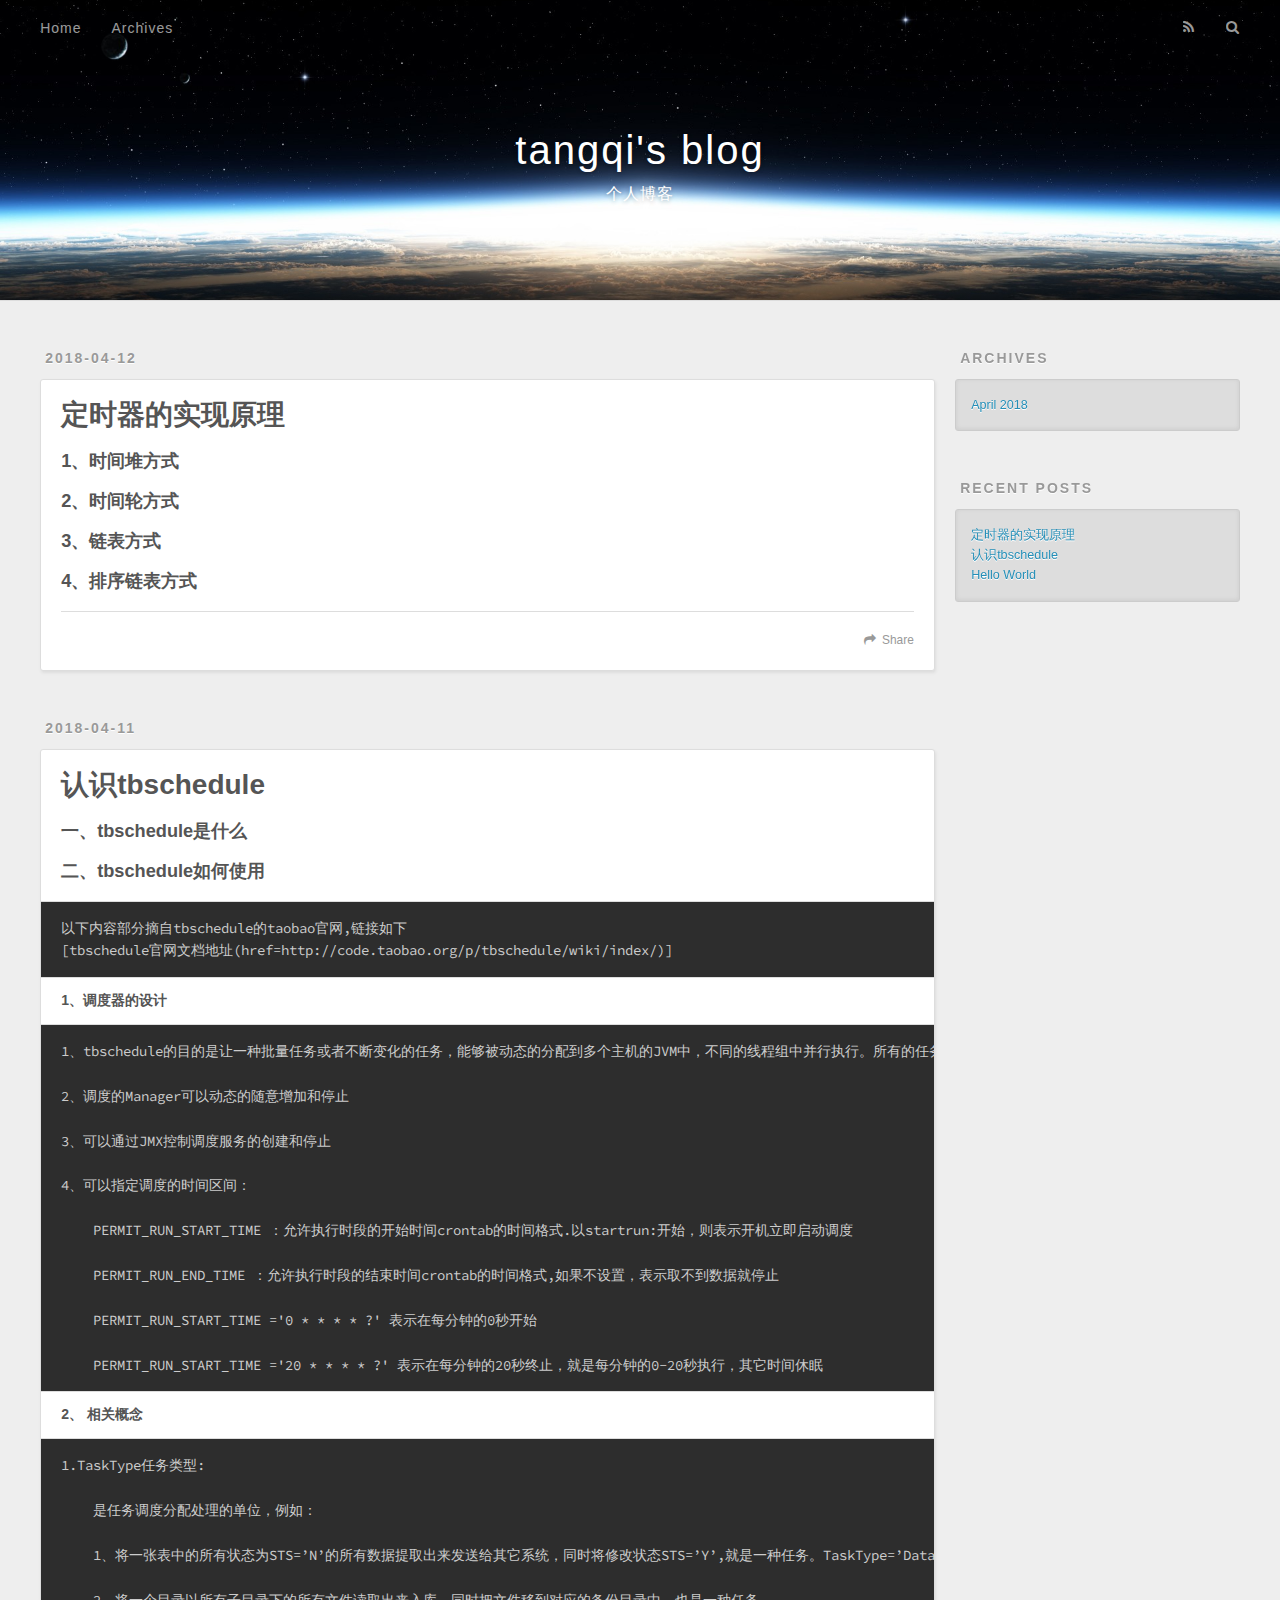
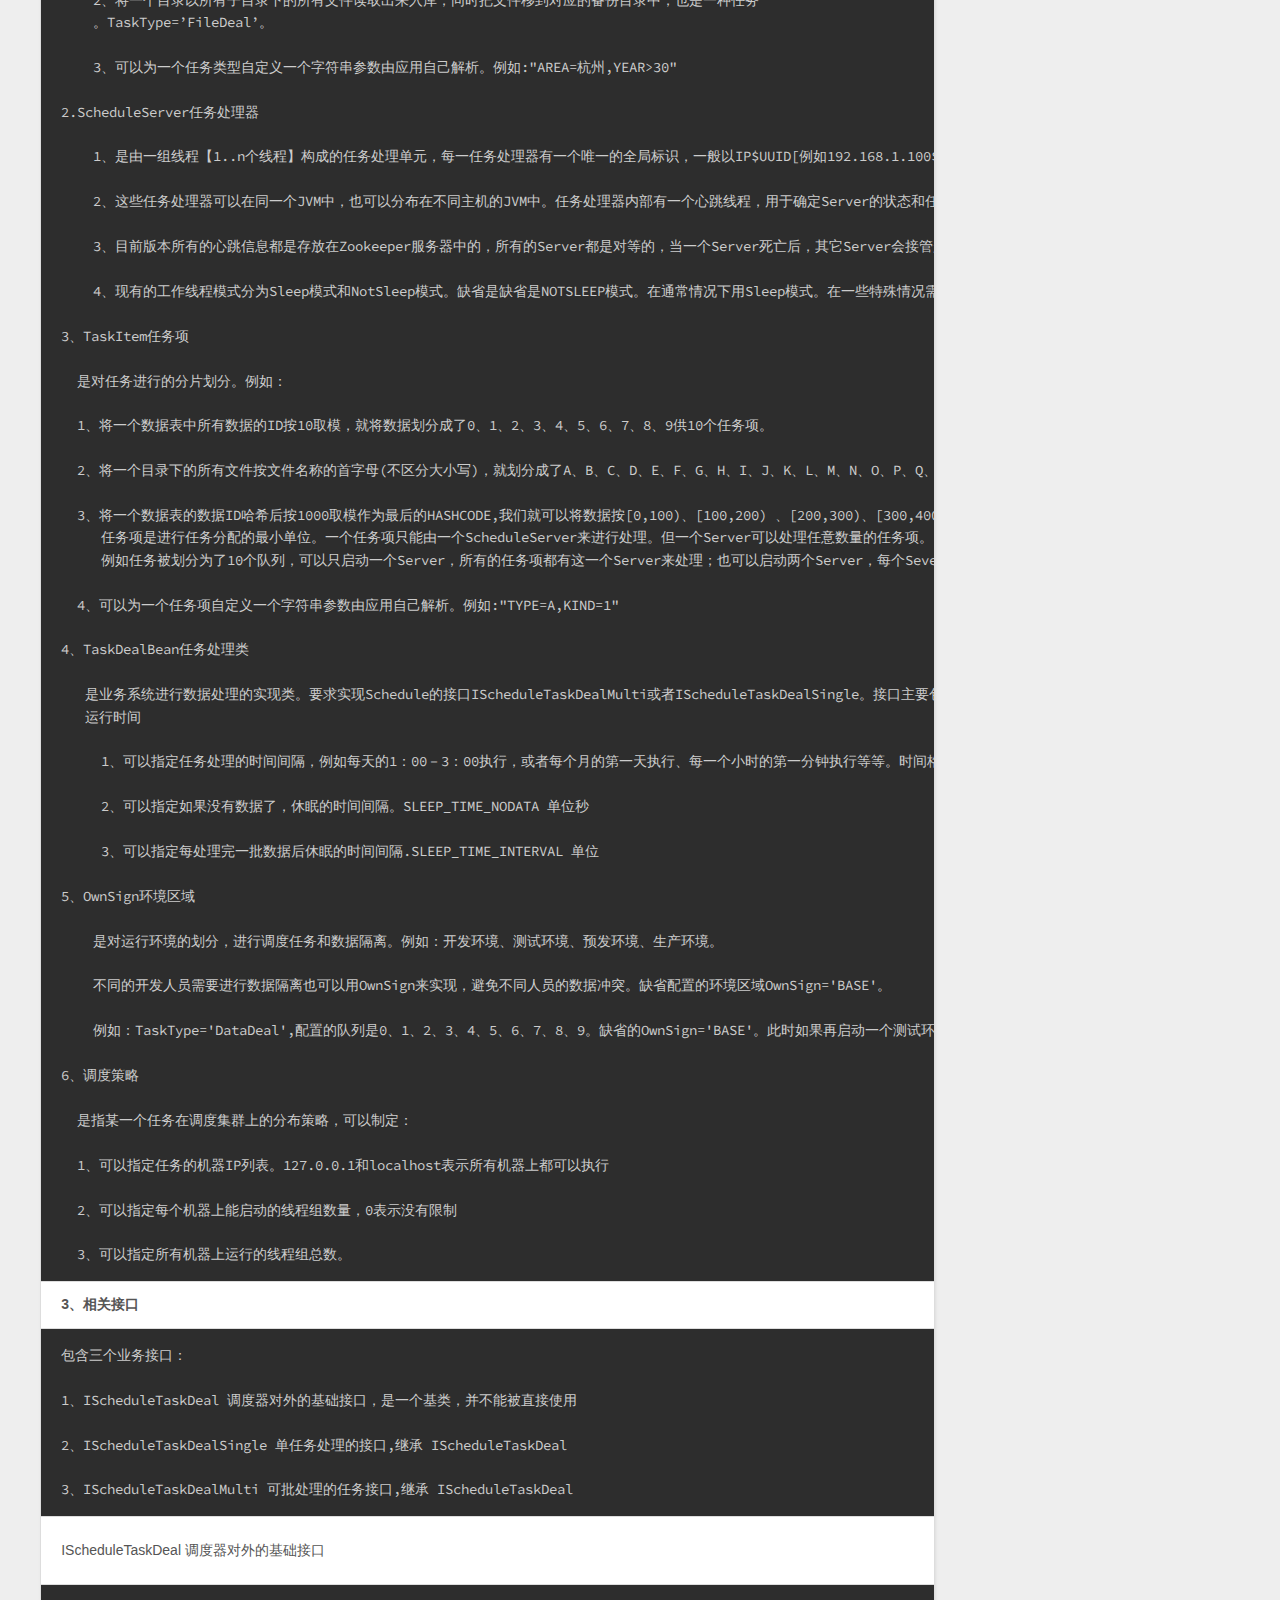
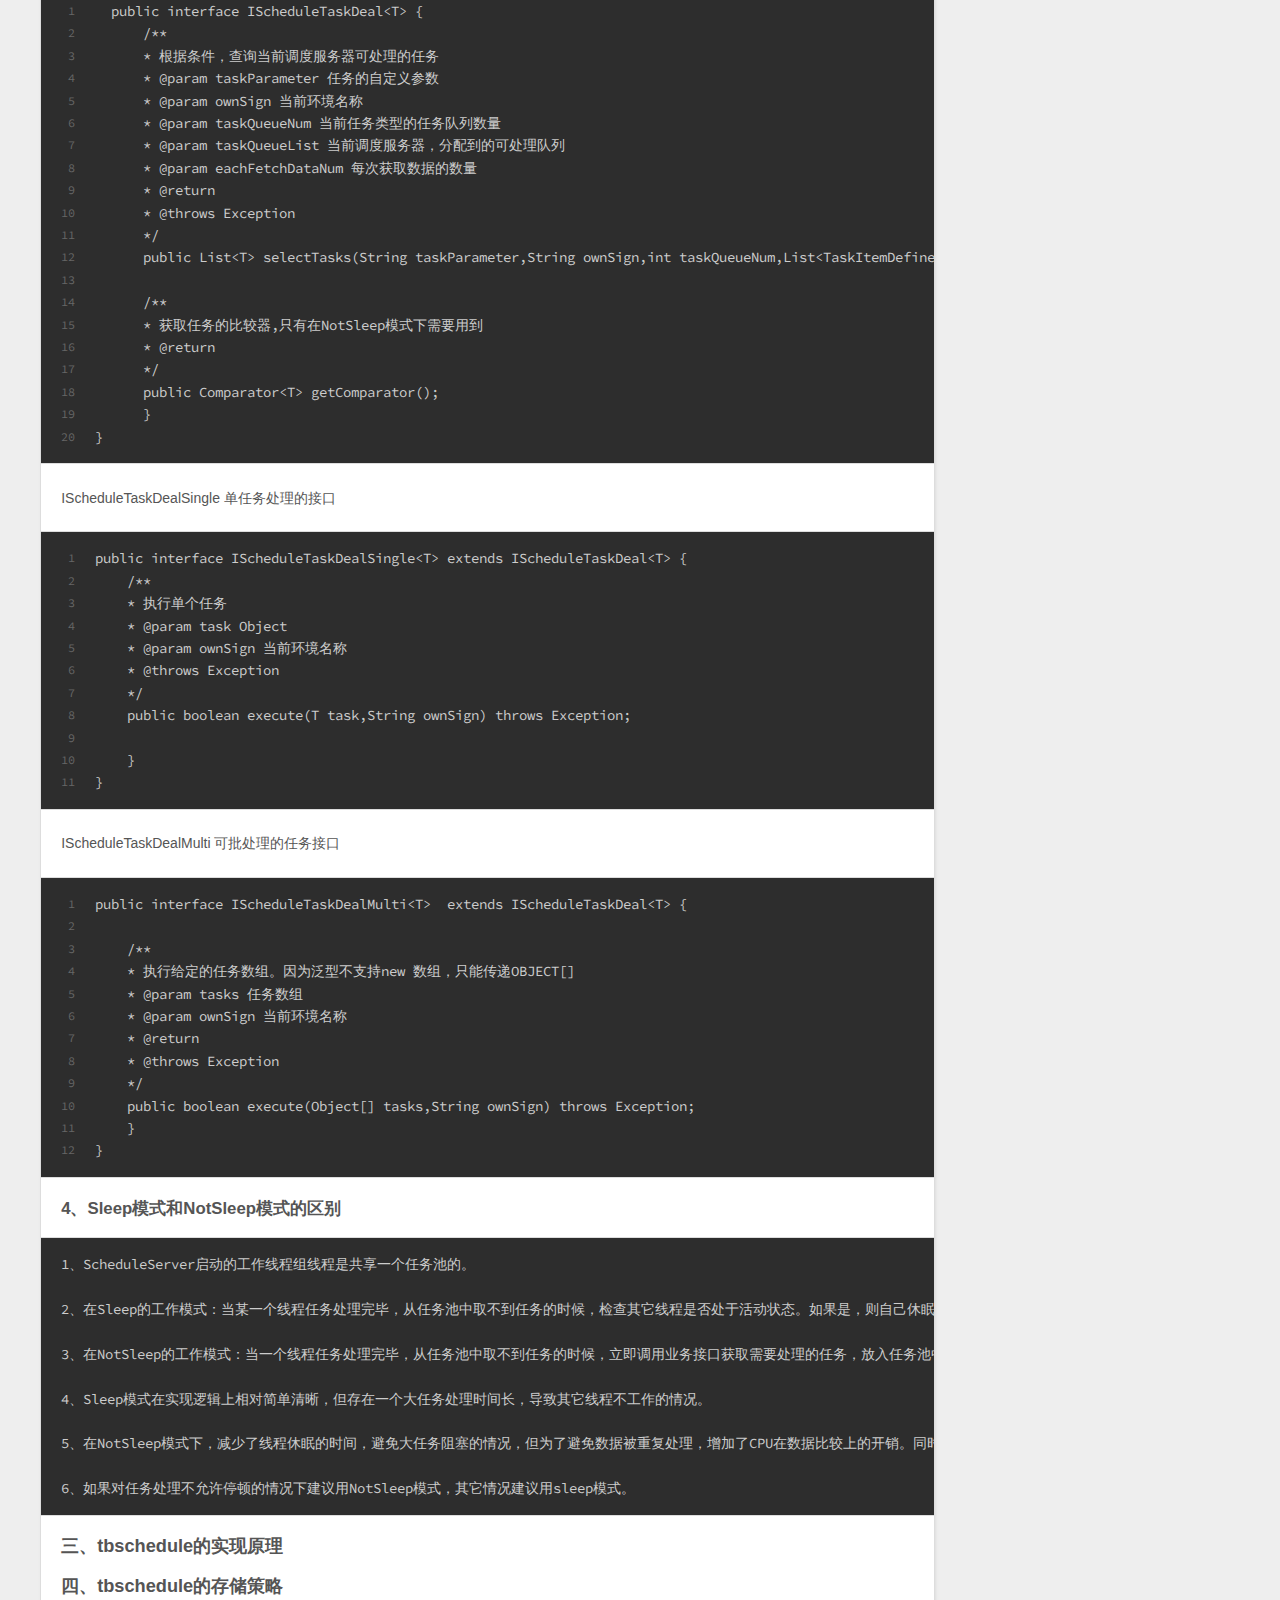
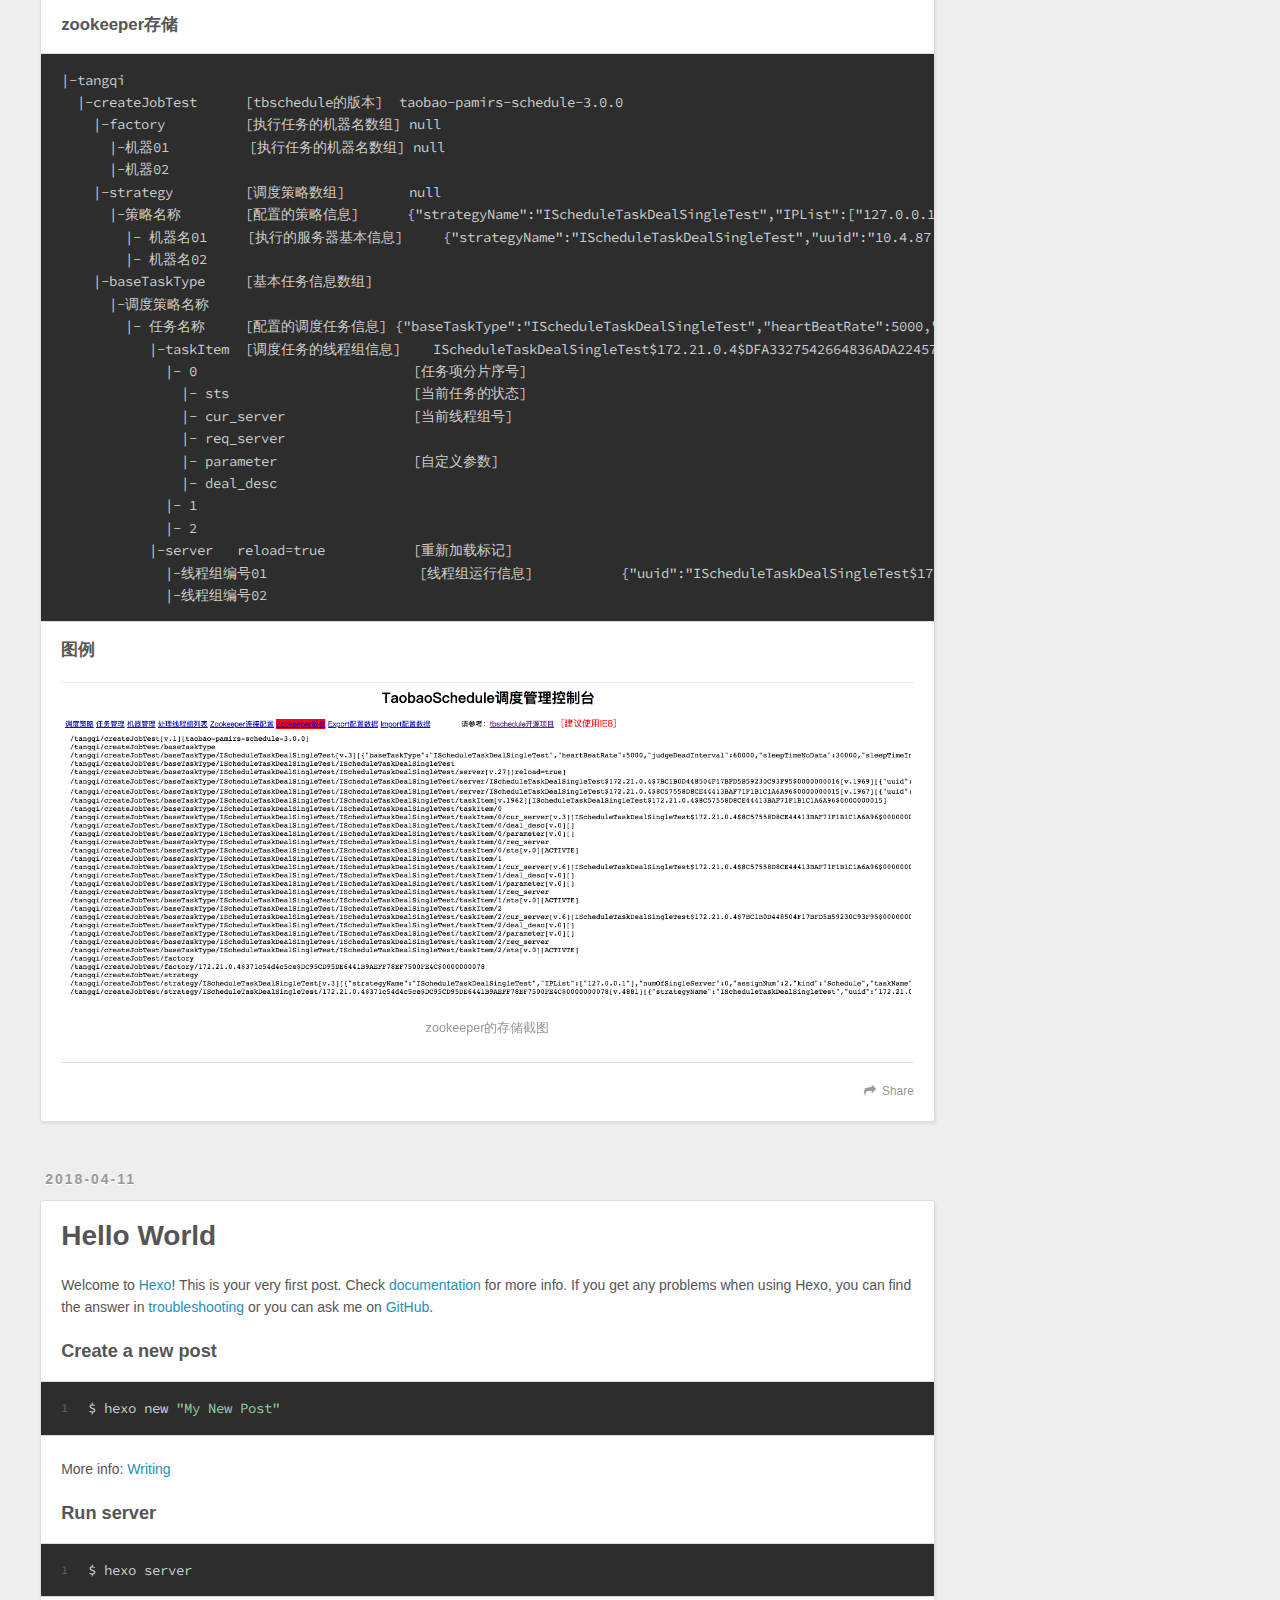
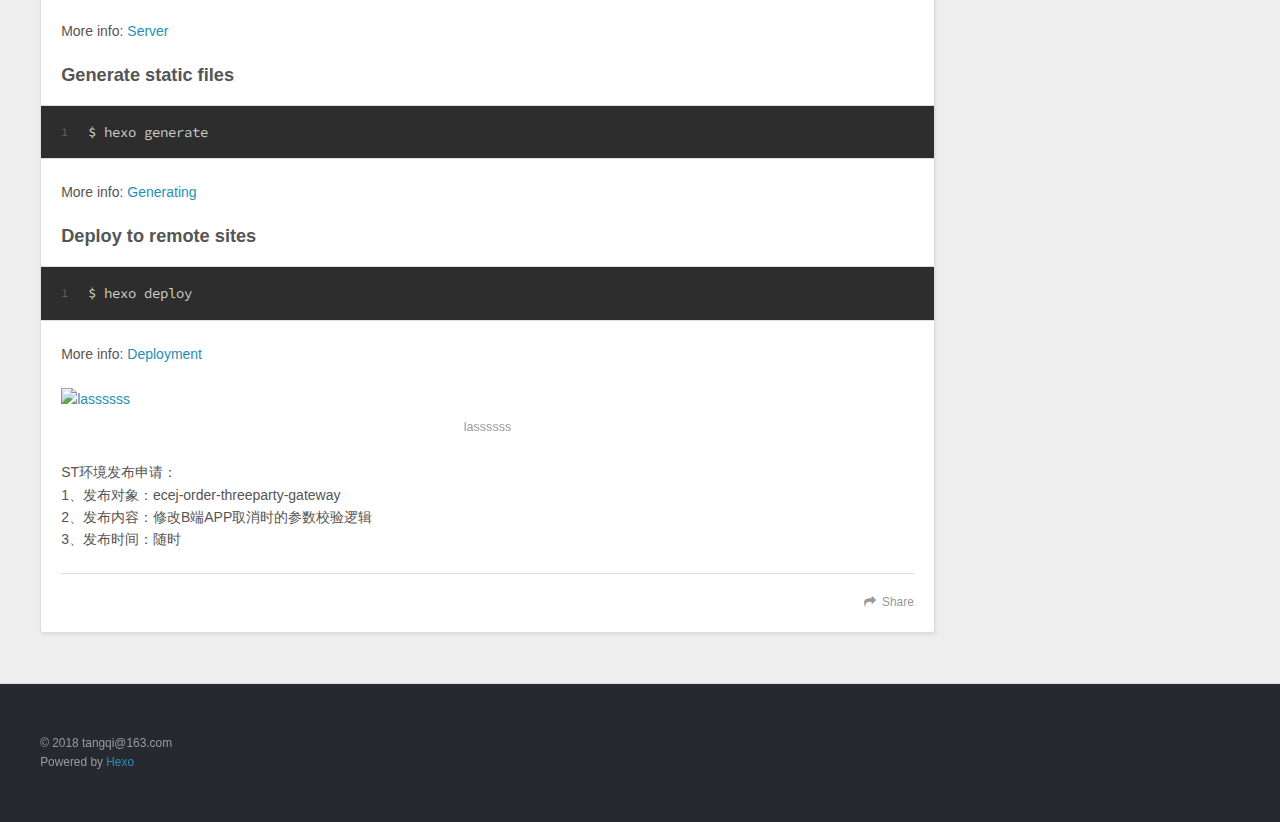
==== commit 961442d5: "mac重构" ====
--- a/index.html
+++ b/index.html
@@ -1,85 +1,13 @@
 <!DOCTYPE html>
-
-
-
-  
-
-
-<html class="theme-next muse use-motion" lang="">
+<html>
 <head>
-  <meta charset="UTF-8"/>
-<meta http-equiv="X-UA-Compatible" content="IE=edge" />
-<meta name="viewport" content="width=device-width, initial-scale=1, maximum-scale=1"/>
-<meta name="theme-color" content="#222">
-
-
-
-
-
-
-
-
-
-<meta http-equiv="Cache-Control" content="no-transform" />
-<meta http-equiv="Cache-Control" content="no-siteapp" />
-
-
-
-
-
-
-
-
-
-
-
-
-
-
-
-
-  
-  
-  <link href="/lib/fancybox/source/jquery.fancybox.css?v=2.1.5" rel="stylesheet" type="text/css" />
-
-
-
-
-
-
-
-<link href="/lib/font-awesome/css/font-awesome.min.css?v=4.6.2" rel="stylesheet" type="text/css" />
-
-<link href="/css/main.css?v=5.1.4" rel="stylesheet" type="text/css" />
-
-
-  <link rel="apple-touch-icon" sizes="180x180" href="/images/apple-touch-icon-next.png?v=5.1.4">
-
-
-  <link rel="icon" type="image/png" sizes="32x32" href="/images/favicon-32x32-next.png?v=5.1.4">
-
-
-  <link rel="icon" type="image/png" sizes="16x16" href="/images/favicon-16x16-next.png?v=5.1.4">
-
-
-  <link rel="mask-icon" href="/images/logo.svg?v=5.1.4" color="#222">
-
-
-
-
-
-  <meta name="keywords" content="Hexo, NexT" />
-
-
-
-
-
-
-
-
-
-
-<meta name="description" content="记录生活的点滴">
+  <meta charset="utf-8">
+  
+
+  
+  <title>tangqi&#39;s blog</title>
+  <meta name="viewport" content="width=device-width, initial-scale=1, maximum-scale=1">
+  <meta name="description" content="记录生活的点滴">
 <meta property="og:type" content="website">
 <meta property="og:title" content="tangqi&#39;s blog">
 <meta property="og:url" content="http://yoursite.com/index.html">
@@ -89,340 +17,117 @@
 <meta name="twitter:card" content="summary">
 <meta name="twitter:title" content="tangqi&#39;s blog">
 <meta name="twitter:description" content="记录生活的点滴">
-
-
-
-<script type="text/javascript" id="hexo.configurations">
-  var NexT = window.NexT || {};
-  var CONFIG = {
-    root: '/',
-    scheme: 'Muse',
-    version: '5.1.4',
-    sidebar: {"position":"left","display":"post","offset":12,"b2t":false,"scrollpercent":false,"onmobile":false},
-    fancybox: true,
-    tabs: true,
-    motion: {"enable":true,"async":false,"transition":{"post_block":"fadeIn","post_header":"slideDownIn","post_body":"slideDownIn","coll_header":"slideLeftIn","sidebar":"slideUpIn"}},
-    duoshuo: {
-      userId: '0',
-      author: 'Author'
-    },
-    algolia: {
-      applicationID: '',
-      apiKey: '',
-      indexName: '',
-      hits: {"per_page":10},
-      labels: {"input_placeholder":"Search for Posts","hits_empty":"We didn't find any results for the search: ${query}","hits_stats":"${hits} results found in ${time} ms"}
-    }
-  };
-</script>
-
-
-
-  <link rel="canonical" href="http://yoursite.com/"/>
-
-
-
-
-
-  <title>tangqi's blog</title>
-  
-
-
-
-
-
-
-
-
+  
+    <link rel="alternate" href="/atom.xml" title="tangqi&#39;s blog" type="application/atom+xml">
+  
+  
+    <link rel="icon" href="/favicon.png">
+  
+  
+    <link href="//fonts.googleapis.com/css?family=Source+Code+Pro" rel="stylesheet" type="text/css">
+  
+  <link rel="stylesheet" href="/css/style.css">
 </head>
 
-<body itemscope itemtype="http://schema.org/WebPage" lang="default">
-
-  
-  
-    
-  
-
-  <div class="container sidebar-position-left 
-  page-home">
-    <div class="headband"></div>
-
-    <header id="header" class="header" itemscope itemtype="http://schema.org/WPHeader">
-      <div class="header-inner"><div class="site-brand-wrapper">
-  <div class="site-meta ">
-    
-
-    <div class="custom-logo-site-title">
-      <a href="/"  class="brand" rel="start">
-        <span class="logo-line-before"><i></i></span>
-        <span class="site-title">tangqi's blog</span>
-        <span class="logo-line-after"><i></i></span>
-      </a>
-    </div>
-      
-        <p class="site-subtitle">个人博客</p>
-      
-  </div>
-
-  <div class="site-nav-toggle">
-    <button>
-      <span class="btn-bar"></span>
-      <span class="btn-bar"></span>
-      <span class="btn-bar"></span>
-    </button>
-  </div>
-</div>
-
-<nav class="site-nav">
-  
-
-  
-    <ul id="menu" class="menu">
-      
-        
-        <li class="menu-item menu-item-home">
-          <a href="/" rel="section">
-            
-              <i class="menu-item-icon fa fa-fw fa-home"></i> <br />
-            
-            Home
-          </a>
-        </li>
-      
-        
-        <li class="menu-item menu-item-archives">
-          <a href="/archives/" rel="section">
-            
-              <i class="menu-item-icon fa fa-fw fa-archive"></i> <br />
-            
-            Archives
-          </a>
-        </li>
-      
-
-      
-    </ul>
-  
-
-  
-</nav>
-
-
-
- </div>
-    </header>
-
-    <main id="main" class="main">
-      <div class="main-inner">
-        <div class="content-wrap">
-          <div id="content" class="content">
-            
-  <section id="posts" class="posts-expand">
-    
-      
-
-  
-
-  
-  
-  
-
-  <article class="post post-type-normal" itemscope itemtype="http://schema.org/Article">
-  
-  
-  
-  <div class="post-block">
-    <link itemprop="mainEntityOfPage" href="http://yoursite.com/2018/04/12/定时器的实现原理/">
-
-    <span hidden itemprop="author" itemscope itemtype="http://schema.org/Person">
-      <meta itemprop="name" content="tangqi@163.com">
-      <meta itemprop="description" content="">
-      <meta itemprop="image" content="/images/avatar.gif">
-    </span>
-
-    <span hidden itemprop="publisher" itemscope itemtype="http://schema.org/Organization">
-      <meta itemprop="name" content="tangqi's blog">
-    </span>
-
-    
-      <header class="post-header">
-
-        
-        
-          <h1 class="post-title" itemprop="name headline">
-                
-                <a class="post-title-link" href="/2018/04/12/定时器的实现原理/" itemprop="url">定时器的实现原理</a></h1>
-        
-
-        <div class="post-meta">
-          <span class="post-time">
-            
-              <span class="post-meta-item-icon">
-                <i class="fa fa-calendar-o"></i>
-              </span>
-              
-                <span class="post-meta-item-text">Posted on</span>
-              
-              <time title="Post created" itemprop="dateCreated datePublished" datetime="2018-04-12T11:17:11+08:00">
-                2018-04-12
-              </time>
-            
-
-            
-
-            
-          </span>
-
-          
-
-          
-            
-          
-
-          
-          
-
-          
-
-          
-
-          
-
-        </div>
+<body>
+  <div id="container">
+    <div id="wrap">
+      <header id="header">
+  <div id="banner"></div>
+  <div id="header-outer" class="outer">
+    <div id="header-title" class="inner">
+      <h1 id="logo-wrap">
+        <a href="/" id="logo">tangqi&#39;s blog</a>
+      </h1>
+      
+        <h2 id="subtitle-wrap">
+          <a href="/" id="subtitle">个人博客</a>
+        </h2>
+      
+    </div>
+    <div id="header-inner" class="inner">
+      <nav id="main-nav">
+        <a id="main-nav-toggle" class="nav-icon"></a>
+        
+          <a class="main-nav-link" href="/">Home</a>
+        
+          <a class="main-nav-link" href="/archives">Archives</a>
+        
+      </nav>
+      <nav id="sub-nav">
+        
+          <a id="nav-rss-link" class="nav-icon" href="/atom.xml" title="RSS Feed"></a>
+        
+        <a id="nav-search-btn" class="nav-icon" title="Search"></a>
+      </nav>
+      <div id="search-form-wrap">
+        <form action="//google.com/search" method="get" accept-charset="UTF-8" class="search-form"><input type="search" name="q" class="search-form-input" placeholder="Search"><button type="submit" class="search-form-submit">&#xF002;</button><input type="hidden" name="sitesearch" value="http://yoursite.com"></form>
+      </div>
+    </div>
+  </div>
+</header>
+      <div class="outer">
+        <section id="main">
+  
+    <article id="post-定时器的实现原理" class="article article-type-post" itemscope itemprop="blogPost">
+  <div class="article-meta">
+    <a href="/2018/04/12/定时器的实现原理/" class="article-date">
+  <time datetime="2018-04-12T03:17:11.000Z" itemprop="datePublished">2018-04-12</time>
+</a>
+    
+  </div>
+  <div class="article-inner">
+    
+    
+      <header class="article-header">
+        
+  
+    <h1 itemprop="name">
+      <a class="article-title" href="/2018/04/12/定时器的实现原理/">定时器的实现原理</a>
+    </h1>
+  
+
       </header>
     
-
-    
-    
-    
-    <div class="post-body" itemprop="articleBody">
-
-      
-      
-
-      
-        
-          
-            <h3 id="1、时间堆方式"><a href="#1、时间堆方式" class="headerlink" title="1、时间堆方式"></a>1、时间堆方式</h3><h3 id="2、时间轮方式"><a href="#2、时间轮方式" class="headerlink" title="2、时间轮方式"></a>2、时间轮方式</h3><h3 id="3、链表方式"><a href="#3、链表方式" class="headerlink" title="3、链表方式"></a>3、链表方式</h3><h3 id="4、排序链表方式"><a href="#4、排序链表方式" class="headerlink" title="4、排序链表方式"></a>4、排序链表方式</h3>
-          
-        
-      
-    </div>
-    
-    
-    
-
-    
-
-    
-
-    
-
-    <footer class="post-footer">
-      
-
-      
-
-      
-
-      
-      
-        <div class="post-eof"></div>
+    <div class="article-entry" itemprop="articleBody">
+      
+        <h3 id="1、时间堆方式"><a href="#1、时间堆方式" class="headerlink" title="1、时间堆方式"></a>1、时间堆方式</h3><h3 id="2、时间轮方式"><a href="#2、时间轮方式" class="headerlink" title="2、时间轮方式"></a>2、时间轮方式</h3><h3 id="3、链表方式"><a href="#3、链表方式" class="headerlink" title="3、链表方式"></a>3、链表方式</h3><h3 id="4、排序链表方式"><a href="#4、排序链表方式" class="headerlink" title="4、排序链表方式"></a>4、排序链表方式</h3>
+      
+    </div>
+    <footer class="article-footer">
+      <a data-url="http://yoursite.com/2018/04/12/定时器的实现原理/" data-id="cjg5x8z8200006gx92mhnaj2c" class="article-share-link">Share</a>
+      
       
     </footer>
   </div>
   
-  
-  
-  </article>
-
-
-    
-      
-
-  
-
-  
-  
-  
-
-  <article class="post post-type-normal" itemscope itemtype="http://schema.org/Article">
-  
-  
-  
-  <div class="post-block">
-    <link itemprop="mainEntityOfPage" href="http://yoursite.com/2018/04/11/认识tbschedule/">
-
-    <span hidden itemprop="author" itemscope itemtype="http://schema.org/Person">
-      <meta itemprop="name" content="tangqi@163.com">
-      <meta itemprop="description" content="">
-      <meta itemprop="image" content="/images/avatar.gif">
-    </span>
-
-    <span hidden itemprop="publisher" itemscope itemtype="http://schema.org/Organization">
-      <meta itemprop="name" content="tangqi's blog">
-    </span>
-
-    
-      <header class="post-header">
-
-        
-        
-          <h1 class="post-title" itemprop="name headline">
-                
-                <a class="post-title-link" href="/2018/04/11/认识tbschedule/" itemprop="url">认识tbschedule</a></h1>
-        
-
-        <div class="post-meta">
-          <span class="post-time">
-            
-              <span class="post-meta-item-icon">
-                <i class="fa fa-calendar-o"></i>
-              </span>
-              
-                <span class="post-meta-item-text">Posted on</span>
-              
-              <time title="Post created" itemprop="dateCreated datePublished" datetime="2018-04-11T11:59:31+08:00">
-                2018-04-11
-              </time>
-            
-
-            
-
-            
-          </span>
-
-          
-
-          
-            
-          
-
-          
-          
-
-          
-
-          
-
-          
-
-        </div>
+</article>
+
+
+  
+    <article id="post-认识tbschedule" class="article article-type-post" itemscope itemprop="blogPost">
+  <div class="article-meta">
+    <a href="/2018/04/11/认识tbschedule/" class="article-date">
+  <time datetime="2018-04-11T03:59:31.000Z" itemprop="datePublished">2018-04-11</time>
+</a>
+    
+  </div>
+  <div class="article-inner">
+    
+    
+      <header class="article-header">
+        
+  
+    <h1 itemprop="name">
+      <a class="article-title" href="/2018/04/11/认识tbschedule/">认识tbschedule</a>
+    </h1>
+  
+
       </header>
     
-
-    
-    
-    
-    <div class="post-body" itemprop="articleBody">
-
-      
-      
-
-      
-        
-          
-            <h3 id="一、tbschedule是什么"><a href="#一、tbschedule是什么" class="headerlink" title="一、tbschedule是什么"></a>一、tbschedule是什么</h3><h3 id="二、tbschedule如何使用"><a href="#二、tbschedule如何使用" class="headerlink" title="二、tbschedule如何使用"></a>二、tbschedule如何使用</h3><pre><code>以下内容部分摘自tbschedule的taobao官网,链接如下
+    <div class="article-entry" itemprop="articleBody">
+      
+        <h3 id="一、tbschedule是什么"><a href="#一、tbschedule是什么" class="headerlink" title="一、tbschedule是什么"></a>一、tbschedule是什么</h3><h3 id="二、tbschedule如何使用"><a href="#二、tbschedule如何使用" class="headerlink" title="二、tbschedule如何使用"></a>二、tbschedule如何使用</h3><pre><code>以下内容部分摘自tbschedule的taobao官网,链接如下
 [tbschedule官网文档地址(href=http://code.taobao.org/p/tbschedule/wiki/index/)]
 </code></pre><h5 id="1、调度器的设计"><a href="#1、调度器的设计" class="headerlink" title="1、调度器的设计"></a>1、调度器的设计</h5><pre><code>1、tbschedule的目的是让一种批量任务或者不断变化的任务，能够被动态的分配到多个主机的JVM中，不同的线程组中并行执行。所有的任务能够被不重复，不遗漏的快速处理。
 
@@ -549,125 +254,42 @@
              |-线程组编号02
 </code></pre><h4 id="图例"><a href="#图例" class="headerlink" title="图例"></a>图例</h4><p><img src="/2018/04/11/认识tbschedule/tbschedule_zookeeper.png" alt="zookeeper的存储截图"></p>
 
-          
-        
-      
-    </div>
-    
-    
-    
-
-    
-
-    
-
-    
-
-    <footer class="post-footer">
-      
-
-      
-
-      
-
-      
-      
-        <div class="post-eof"></div>
+      
+    </div>
+    <footer class="article-footer">
+      <a data-url="http://yoursite.com/2018/04/11/认识tbschedule/" data-id="cjg5x8z8i00026gx9wulm53lf" class="article-share-link">Share</a>
+      
       
     </footer>
   </div>
   
-  
-  
-  </article>
-
-
-    
-      
-
-  
-
-  
-  
-  
-
-  <article class="post post-type-normal" itemscope itemtype="http://schema.org/Article">
-  
-  
-  
-  <div class="post-block">
-    <link itemprop="mainEntityOfPage" href="http://yoursite.com/2018/04/11/hello-world/">
-
-    <span hidden itemprop="author" itemscope itemtype="http://schema.org/Person">
-      <meta itemprop="name" content="tangqi@163.com">
-      <meta itemprop="description" content="">
-      <meta itemprop="image" content="/images/avatar.gif">
-    </span>
-
-    <span hidden itemprop="publisher" itemscope itemtype="http://schema.org/Organization">
-      <meta itemprop="name" content="tangqi's blog">
-    </span>
-
-    
-      <header class="post-header">
-
-        
-        
-          <h1 class="post-title" itemprop="name headline">
-                
-                <a class="post-title-link" href="/2018/04/11/hello-world/" itemprop="url">Hello World</a></h1>
-        
-
-        <div class="post-meta">
-          <span class="post-time">
-            
-              <span class="post-meta-item-icon">
-                <i class="fa fa-calendar-o"></i>
-              </span>
-              
-                <span class="post-meta-item-text">Posted on</span>
-              
-              <time title="Post created" itemprop="dateCreated datePublished" datetime="2018-04-11T11:37:21+08:00">
-                2018-04-11
-              </time>
-            
-
-            
-
-            
-          </span>
-
-          
-
-          
-            
-          
-
-          
-          
-
-          
-
-          
-
-          
-
-        </div>
+</article>
+
+
+  
+    <article id="post-hello-world" class="article article-type-post" itemscope itemprop="blogPost">
+  <div class="article-meta">
+    <a href="/2018/04/11/hello-world/" class="article-date">
+  <time datetime="2018-04-11T03:37:21.997Z" itemprop="datePublished">2018-04-11</time>
+</a>
+    
+  </div>
+  <div class="article-inner">
+    
+    
+      <header class="article-header">
+        
+  
+    <h1 itemprop="name">
+      <a class="article-title" href="/2018/04/11/hello-world/">Hello World</a>
+    </h1>
+  
+
       </header>
     
-
-    
-    
-    
-    <div class="post-body" itemprop="articleBody">
-
-      
-      
-
-      
-        
-          
-            <p>Welcome to <a href="https://hexo.io/" target="_blank" rel="noopener">Hexo</a>! This is your very first post. Check <a href="https://hexo.io/docs/" target="_blank" rel="noopener">documentation</a> for more info. If you get any problems when using Hexo, you can find the answer in <a href="https://hexo.io/docs/troubleshooting.html" target="_blank" rel="noopener">troubleshooting</a> or you can ask me on <a href="https://github.com/hexojs/hexo/issues" target="_blank" rel="noopener">GitHub</a>.</p>
+    <div class="article-entry" itemprop="articleBody">
+      
+        <p>Welcome to <a href="https://hexo.io/" target="_blank" rel="noopener">Hexo</a>! This is your very first post. Check <a href="https://hexo.io/docs/" target="_blank" rel="noopener">documentation</a> for more info. If you get any problems when using Hexo, you can find the answer in <a href="https://hexo.io/docs/troubleshooting.html" target="_blank" rel="noopener">troubleshooting</a> or you can ask me on <a href="https://github.com/hexojs/hexo/issues" target="_blank" rel="noopener">GitHub</a>.</p>
 <h3 id="Create-a-new-post"><a href="#Create-a-new-post" class="headerlink" title="Create a new post"></a>Create a new post</h3><figure class="highlight bash"><table><tr><td class="gutter"><pre><span class="line">1</span><br></pre></td><td class="code"><pre><span class="line">$ hexo new <span class="string">"My New Post"</span></span><br></pre></td></tr></table></figure>
 <p>More info: <a href="https://hexo.io/docs/writing.html" target="_blank" rel="noopener">Writing</a></p>
 <h3 id="Run-server"><a href="#Run-server" class="headerlink" title="Run server"></a>Run server</h3><figure class="highlight bash"><table><tr><td class="gutter"><pre><span class="line">1</span><br></pre></td><td class="code"><pre><span class="line">$ hexo server</span><br></pre></td></tr></table></figure>
@@ -679,307 +301,99 @@
 <p><img src="/2018/04/11/hello-world/ls.png" alt="lassssss"></p>
 <p>ST环境发布申请：<br>1、发布对象：ecej-order-threeparty-gateway<br>2、发布内容：修改B端APP取消时的参数校验逻辑<br>3、发布时间：随时</p>
 
-          
-        
-      
-    </div>
-    
-    
-    
-
-    
-
-    
-
-    
-
-    <footer class="post-footer">
-      
-
-      
-
-      
-
-      
-      
-        <div class="post-eof"></div>
+      
+    </div>
+    <footer class="article-footer">
+      <a data-url="http://yoursite.com/2018/04/11/hello-world/" data-id="cjg5x8z8a00016gx9q41t4o0y" class="article-share-link">Share</a>
+      
       
     </footer>
   </div>
   
-  
-  
-  </article>
-
-
-    
-  </section>
-
-  
-
-
-          </div>
-          
-
-
-          
-
-        </div>
-        
-          
-  
-  <div class="sidebar-toggle">
-    <div class="sidebar-toggle-line-wrap">
-      <span class="sidebar-toggle-line sidebar-toggle-line-first"></span>
-      <span class="sidebar-toggle-line sidebar-toggle-line-middle"></span>
-      <span class="sidebar-toggle-line sidebar-toggle-line-last"></span>
-    </div>
-  </div>
-
-  <aside id="sidebar" class="sidebar">
-    
-    <div class="sidebar-inner">
-
-      
-
-      
-
-      <section class="site-overview-wrap sidebar-panel sidebar-panel-active">
-        <div class="site-overview">
-          <div class="site-author motion-element" itemprop="author" itemscope itemtype="http://schema.org/Person">
-            
-              <p class="site-author-name" itemprop="name">tangqi@163.com</p>
-              <p class="site-description motion-element" itemprop="description">记录生活的点滴</p>
-          </div>
-
-          <nav class="site-state motion-element">
-
-            
-              <div class="site-state-item site-state-posts">
-              
-                <a href="/archives/">
-              
-                  <span class="site-state-item-count">3</span>
-                  <span class="site-state-item-name">posts</span>
-                </a>
-              </div>
-            
-
-            
-
-            
-
-          </nav>
-
-          
-
-          
-
-          
-          
-
-          
-          
-
-          
-
-        </div>
-      </section>
-
-      
-
-      
-
-    </div>
-  </aside>
-
-
+</article>
+
+
+  
+
+
+</section>
+        
+          <aside id="sidebar">
+  
+    
+
+  
+    
+
+  
+    
+  
+    
+  <div class="widget-wrap">
+    <h3 class="widget-title">Archives</h3>
+    <div class="widget">
+      <ul class="archive-list"><li class="archive-list-item"><a class="archive-list-link" href="/archives/2018/04/">April 2018</a></li></ul>
+    </div>
+  </div>
+
+
+  
+    
+  <div class="widget-wrap">
+    <h3 class="widget-title">Recent Posts</h3>
+    <div class="widget">
+      <ul>
+        
+          <li>
+            <a href="/2018/04/12/定时器的实现原理/">定时器的实现原理</a>
+          </li>
+        
+          <li>
+            <a href="/2018/04/11/认识tbschedule/">认识tbschedule</a>
+          </li>
+        
+          <li>
+            <a href="/2018/04/11/hello-world/">Hello World</a>
+          </li>
+        
+      </ul>
+    </div>
+  </div>
+
+  
+</aside>
         
       </div>
-    </main>
-
-    <footer id="footer" class="footer">
-      <div class="footer-inner">
-        <div class="copyright">&copy; <span itemprop="copyrightYear">2018</span>
-  <span class="with-love">
-    <i class="fa fa-user"></i>
-  </span>
-  <span class="author" itemprop="copyrightHolder">tangqi@163.com</span>
-
-  
-</div>
-
-
-  <div class="powered-by">Powered by <a class="theme-link" target="_blank" href="https://hexo.io">Hexo</a></div>
-
-
-
-  <span class="post-meta-divider">|</span>
-
-
-
-  <div class="theme-info">Theme &mdash; <a class="theme-link" target="_blank" href="https://github.com/iissnan/hexo-theme-next">NexT.Muse</a> v5.1.4</div>
-
-
-
-
-        
-
-
-
-
-
-
-
-        
-      </div>
-    </footer>
-
-    
-      <div class="back-to-top">
-        <i class="fa fa-arrow-up"></i>
-        
-      </div>
-    
-
-    
-
-  </div>
-
-  
-
-<script type="text/javascript">
-  if (Object.prototype.toString.call(window.Promise) !== '[object Function]') {
-    window.Promise = null;
-  }
-</script>
-
-
-
-
-
-
-
-
-
-  
-
-
-
-
-
-
-
-
-
-
-
-
-  
-  
-    <script type="text/javascript" src="/lib/jquery/index.js?v=2.1.3"></script>
-  
-
-  
-  
-    <script type="text/javascript" src="/lib/fastclick/lib/fastclick.min.js?v=1.0.6"></script>
-  
-
-  
-  
-    <script type="text/javascript" src="/lib/jquery_lazyload/jquery.lazyload.js?v=1.9.7"></script>
-  
-
-  
-  
-    <script type="text/javascript" src="/lib/velocity/velocity.min.js?v=1.2.1"></script>
-  
-
-  
-  
-    <script type="text/javascript" src="/lib/velocity/velocity.ui.min.js?v=1.2.1"></script>
-  
-
-  
-  
-    <script type="text/javascript" src="/lib/fancybox/source/jquery.fancybox.pack.js?v=2.1.5"></script>
-  
-
-
-  
-
-
-  <script type="text/javascript" src="/js/src/utils.js?v=5.1.4"></script>
-
-  <script type="text/javascript" src="/js/src/motion.js?v=5.1.4"></script>
-
-
-
-  
-  
-
-  
-
-  
-
-
-  <script type="text/javascript" src="/js/src/bootstrap.js?v=5.1.4"></script>
-
-
-
-  
-
-
-  
-
-
-
-
-	
-
-
-
-
-
-  
-
-
-
-
-
-  
-
-
-
-
-
-
-
-
-
-
-
-
-  
-
-
-
-
-
-  
-
-  
-
-  
-
-  
-  
-
-  
-
-  
-
-  
-
+      <footer id="footer">
+  
+  <div class="outer">
+    <div id="footer-info" class="inner">
+      &copy; 2018 tangqi@163.com<br>
+      Powered by <a href="http://hexo.io/" target="_blank">Hexo</a>
+    </div>
+  </div>
+</footer>
+    </div>
+    <nav id="mobile-nav">
+  
+    <a href="/" class="mobile-nav-link">Home</a>
+  
+    <a href="/archives" class="mobile-nav-link">Archives</a>
+  
+</nav>
+    
+
+<script src="//ajax.googleapis.com/ajax/libs/jquery/2.0.3/jquery.min.js"></script>
+
+
+  <link rel="stylesheet" href="/fancybox/jquery.fancybox.css">
+  <script src="/fancybox/jquery.fancybox.pack.js"></script>
+
+
+<script src="/js/script.js"></script>
+
+
+
+  </div>
 </body>
-</html>
+</html>--- a/css/style.css
+++ b/css/style.css
@@ -0,0 +1,1374 @@
+body {
+  width: 100%;
+}
+body:before,
+body:after {
+  content: "";
+  display: table;
+}
+body:after {
+  clear: both;
+}
+html,
+body,
+div,
+span,
+applet,
+object,
+iframe,
+h1,
+h2,
+h3,
+h4,
+h5,
+h6,
+p,
+blockquote,
+pre,
+a,
+abbr,
+acronym,
+address,
+big,
+cite,
+code,
+del,
+dfn,
+em,
+img,
+ins,
+kbd,
+q,
+s,
+samp,
+small,
+strike,
+strong,
+sub,
+sup,
+tt,
+var,
+dl,
+dt,
+dd,
+ol,
+ul,
+li,
+fieldset,
+form,
+label,
+legend,
+table,
+caption,
+tbody,
+tfoot,
+thead,
+tr,
+th,
+td {
+  margin: 0;
+  padding: 0;
+  border: 0;
+  outline: 0;
+  font-weight: inherit;
+  font-style: inherit;
+  font-family: inherit;
+  font-size: 100%;
+  vertical-align: baseline;
+}
+body {
+  line-height: 1;
+  color: #000;
+  background: #fff;
+}
+ol,
+ul {
+  list-style: none;
+}
+table {
+  border-collapse: separate;
+  border-spacing: 0;
+  vertical-align: middle;
+}
+caption,
+th,
+td {
+  text-align: left;
+  font-weight: normal;
+  vertical-align: middle;
+}
+a img {
+  border: none;
+}
+input,
+button {
+  margin: 0;
+  padding: 0;
+}
+input::-moz-focus-inner,
+button::-moz-focus-inner {
+  border: 0;
+  padding: 0;
+}
+@font-face {
+  font-family: FontAwesome;
+  font-style: normal;
+  font-weight: normal;
+  src: url("fonts/fontawesome-webfont.eot?v=#4.0.3");
+  src: url("fonts/fontawesome-webfont.eot?#iefix&v=#4.0.3") format("embedded-opentype"), url("fonts/fontawesome-webfont.woff?v=#4.0.3") format("woff"), url("fonts/fontawesome-webfont.ttf?v=#4.0.3") format("truetype"), url("fonts/fontawesome-webfont.svg#fontawesomeregular?v=#4.0.3") format("svg");
+}
+html,
+body,
+#container {
+  height: 100%;
+}
+body {
+  background: #eee;
+  font: 14px -apple-system, BlinkMacSystemFont, "Segoe UI", "Roboto", "Oxygen", "Ubuntu", "Cantarell", "Fira Sans", "Droid Sans", "Helvetica Neue", sans-serif;
+  -webkit-text-size-adjust: 100%;
+}
+.outer {
+  max-width: 1220px;
+  margin: 0 auto;
+  padding: 0 20px;
+}
+.outer:before,
+.outer:after {
+  content: "";
+  display: table;
+}
+.outer:after {
+  clear: both;
+}
+.inner {
+  display: inline;
+  float: left;
+  width: 98.33333333333333%;
+  margin: 0 0.833333333333333%;
+}
+.left,
+.alignleft {
+  float: left;
+}
+.right,
+.alignright {
+  float: right;
+}
+.clear {
+  clear: both;
+}
+#container {
+  position: relative;
+}
+.mobile-nav-on {
+  overflow: hidden;
+}
+#wrap {
+  height: 100%;
+  width: 100%;
+  position: absolute;
+  top: 0;
+  left: 0;
+  -webkit-transition: 0.2s ease-out;
+  -moz-transition: 0.2s ease-out;
+  -ms-transition: 0.2s ease-out;
+  transition: 0.2s ease-out;
+  z-index: 1;
+  background: #eee;
+}
+.mobile-nav-on #wrap {
+  left: 280px;
+}
+@media screen and (min-width: 768px) {
+  #main {
+    display: inline;
+    float: left;
+    width: 73.33333333333333%;
+    margin: 0 0.833333333333333%;
+  }
+}
+.article-date,
+.article-category-link,
+.archive-year,
+.widget-title {
+  text-decoration: none;
+  text-transform: uppercase;
+  letter-spacing: 2px;
+  color: #999;
+  margin-bottom: 1em;
+  margin-left: 5px;
+  line-height: 1em;
+  text-shadow: 0 1px #fff;
+  font-weight: bold;
+}
+.article-inner,
+.archive-article-inner {
+  background: #fff;
+  -webkit-box-shadow: 1px 2px 3px #ddd;
+  box-shadow: 1px 2px 3px #ddd;
+  border: 1px solid #ddd;
+  border-radius: 3px;
+}
+.article-entry h1,
+.widget h1 {
+  font-size: 2em;
+}
+.article-entry h2,
+.widget h2 {
+  font-size: 1.5em;
+}
+.article-entry h3,
+.widget h3 {
+  font-size: 1.3em;
+}
+.article-entry h4,
+.widget h4 {
+  font-size: 1.2em;
+}
+.article-entry h5,
+.widget h5 {
+  font-size: 1em;
+}
+.article-entry h6,
+.widget h6 {
+  font-size: 1em;
+  color: #999;
+}
+.article-entry hr,
+.widget hr {
+  border: 1px dashed #ddd;
+}
+.article-entry strong,
+.widget strong {
+  font-weight: bold;
+}
+.article-entry em,
+.widget em,
+.article-entry cite,
+.widget cite {
+  font-style: italic;
+}
+.article-entry sup,
+.widget sup,
+.article-entry sub,
+.widget sub {
+  font-size: 0.75em;
+  line-height: 0;
+  position: relative;
+  vertical-align: baseline;
+}
+.article-entry sup,
+.widget sup {
+  top: -0.5em;
+}
+.article-entry sub,
+.widget sub {
+  bottom: -0.2em;
+}
+.article-entry small,
+.widget small {
+  font-size: 0.85em;
+}
+.article-entry acronym,
+.widget acronym,
+.article-entry abbr,
+.widget abbr {
+  border-bottom: 1px dotted;
+}
+.article-entry ul,
+.widget ul,
+.article-entry ol,
+.widget ol,
+.article-entry dl,
+.widget dl {
+  margin: 0 20px;
+  line-height: 1.6em;
+}
+.article-entry ul ul,
+.widget ul ul,
+.article-entry ol ul,
+.widget ol ul,
+.article-entry ul ol,
+.widget ul ol,
+.article-entry ol ol,
+.widget ol ol {
+  margin-top: 0;
+  margin-bottom: 0;
+}
+.article-entry ul,
+.widget ul {
+  list-style: disc;
+}
+.article-entry ol,
+.widget ol {
+  list-style: decimal;
+}
+.article-entry dt,
+.widget dt {
+  font-weight: bold;
+}
+#header {
+  height: 300px;
+  position: relative;
+  border-bottom: 1px solid #ddd;
+}
+#header:before,
+#header:after {
+  content: "";
+  position: absolute;
+  left: 0;
+  right: 0;
+  height: 40px;
+}
+#header:before {
+  top: 0;
+  background: -webkit-linear-gradient(rgba(0,0,0,0.2), transparent);
+  background: -moz-linear-gradient(rgba(0,0,0,0.2), transparent);
+  background: -ms-linear-gradient(rgba(0,0,0,0.2), transparent);
+  background: linear-gradient(rgba(0,0,0,0.2), transparent);
+}
+#header:after {
+  bottom: 0;
+  background: -webkit-linear-gradient(transparent, rgba(0,0,0,0.2));
+  background: -moz-linear-gradient(transparent, rgba(0,0,0,0.2));
+  background: -ms-linear-gradient(transparent, rgba(0,0,0,0.2));
+  background: linear-gradient(transparent, rgba(0,0,0,0.2));
+}
+#header-outer {
+  height: 100%;
+  position: relative;
+}
+#header-inner {
+  position: relative;
+  overflow: hidden;
+}
+#banner {
+  position: absolute;
+  top: 0;
+  left: 0;
+  width: 100%;
+  height: 100%;
+  background: url("images/banner.jpg") center #000;
+  -webkit-background-size: cover;
+  -moz-background-size: cover;
+  background-size: cover;
+  z-index: -1;
+}
+#header-title {
+  text-align: center;
+  height: 40px;
+  position: absolute;
+  top: 50%;
+  left: 0;
+  margin-top: -20px;
+}
+#logo,
+#subtitle {
+  text-decoration: none;
+  color: #fff;
+  font-weight: 300;
+  text-shadow: 0 1px 4px rgba(0,0,0,0.3);
+}
+#logo {
+  font-size: 40px;
+  line-height: 40px;
+  letter-spacing: 2px;
+}
+#subtitle {
+  font-size: 16px;
+  line-height: 16px;
+  letter-spacing: 1px;
+}
+#subtitle-wrap {
+  margin-top: 16px;
+}
+#main-nav {
+  float: left;
+  margin-left: -15px;
+}
+.nav-icon,
+.main-nav-link {
+  float: left;
+  color: #fff;
+  opacity: 0.6;
+  text-decoration: none;
+  text-shadow: 0 1px rgba(0,0,0,0.2);
+  -webkit-transition: opacity 0.2s;
+  -moz-transition: opacity 0.2s;
+  -ms-transition: opacity 0.2s;
+  transition: opacity 0.2s;
+  display: block;
+  padding: 20px 15px;
+}
+.nav-icon:hover,
+.main-nav-link:hover {
+  opacity: 1;
+}
+.nav-icon {
+  font-family: FontAwesome;
+  text-align: center;
+  font-size: 14px;
+  width: 14px;
+  height: 14px;
+  padding: 20px 15px;
+  position: relative;
+  cursor: pointer;
+}
+.main-nav-link {
+  font-weight: 300;
+  letter-spacing: 1px;
+}
+@media screen and (max-width: 479px) {
+  .main-nav-link {
+    display: none;
+  }
+}
+#main-nav-toggle {
+  display: none;
+}
+#main-nav-toggle:before {
+  content: "\f0c9";
+}
+@media screen and (max-width: 479px) {
+  #main-nav-toggle {
+    display: block;
+  }
+}
+#sub-nav {
+  float: right;
+  margin-right: -15px;
+}
+#nav-rss-link:before {
+  content: "\f09e";
+}
+#nav-search-btn:before {
+  content: "\f002";
+}
+#search-form-wrap {
+  position: absolute;
+  top: 15px;
+  width: 150px;
+  height: 30px;
+  right: -150px;
+  opacity: 0;
+  -webkit-transition: 0.2s ease-out;
+  -moz-transition: 0.2s ease-out;
+  -ms-transition: 0.2s ease-out;
+  transition: 0.2s ease-out;
+}
+#search-form-wrap.on {
+  opacity: 1;
+  right: 0;
+}
+@media screen and (max-width: 479px) {
+  #search-form-wrap {
+    width: 100%;
+    right: -100%;
+  }
+}
+.search-form {
+  position: absolute;
+  top: 0;
+  left: 0;
+  right: 0;
+  background: #fff;
+  padding: 5px 15px;
+  border-radius: 15px;
+  -webkit-box-shadow: 0 0 10px rgba(0,0,0,0.3);
+  box-shadow: 0 0 10px rgba(0,0,0,0.3);
+}
+.search-form-input {
+  border: none;
+  background: none;
+  color: #555;
+  width: 100%;
+  font: 13px -apple-system, BlinkMacSystemFont, "Segoe UI", "Roboto", "Oxygen", "Ubuntu", "Cantarell", "Fira Sans", "Droid Sans", "Helvetica Neue", sans-serif;
+  outline: none;
+}
+.search-form-input::-webkit-search-results-decoration,
+.search-form-input::-webkit-search-cancel-button {
+  -webkit-appearance: none;
+}
+.search-form-submit {
+  position: absolute;
+  top: 50%;
+  right: 10px;
+  margin-top: -7px;
+  font: 13px FontAwesome;
+  border: none;
+  background: none;
+  color: #bbb;
+  cursor: pointer;
+}
+.search-form-submit:hover,
+.search-form-submit:focus {
+  color: #777;
+}
+.article {
+  margin: 50px 0;
+}
+.article-inner {
+  overflow: hidden;
+}
+.article-meta:before,
+.article-meta:after {
+  content: "";
+  display: table;
+}
+.article-meta:after {
+  clear: both;
+}
+.article-date {
+  float: left;
+}
+.article-category {
+  float: left;
+  line-height: 1em;
+  color: #ccc;
+  text-shadow: 0 1px #fff;
+  margin-left: 8px;
+}
+.article-category:before {
+  content: "\2022";
+}
+.article-category-link {
+  margin: 0 12px 1em;
+}
+.article-header {
+  padding: 20px 20px 0;
+}
+.article-title {
+  text-decoration: none;
+  font-size: 2em;
+  font-weight: bold;
+  color: #555;
+  line-height: 1.1em;
+  -webkit-transition: color 0.2s;
+  -moz-transition: color 0.2s;
+  -ms-transition: color 0.2s;
+  transition: color 0.2s;
+}
+a.article-title:hover {
+  color: #258fb8;
+}
+.article-entry {
+  color: #555;
+  padding: 0 20px;
+}
+.article-entry:before,
+.article-entry:after {
+  content: "";
+  display: table;
+}
+.article-entry:after {
+  clear: both;
+}
+.article-entry p,
+.article-entry table {
+  line-height: 1.6em;
+  margin: 1.6em 0;
+}
+.article-entry h1,
+.article-entry h2,
+.article-entry h3,
+.article-entry h4,
+.article-entry h5,
+.article-entry h6 {
+  font-weight: bold;
+}
+.article-entry h1,
+.article-entry h2,
+.article-entry h3,
+.article-entry h4,
+.article-entry h5,
+.article-entry h6 {
+  line-height: 1.1em;
+  margin: 1.1em 0;
+}
+.article-entry a {
+  color: #258fb8;
+  text-decoration: none;
+}
+.article-entry a:hover {
+  text-decoration: underline;
+}
+.article-entry ul,
+.article-entry ol,
+.article-entry dl {
+  margin-top: 1.6em;
+  margin-bottom: 1.6em;
+}
+.article-entry img,
+.article-entry video {
+  max-width: 100%;
+  height: auto;
+  display: block;
+  margin: auto;
+}
+.article-entry iframe {
+  border: none;
+}
+.article-entry table {
+  width: 100%;
+  border-collapse: collapse;
+  border-spacing: 0;
+}
+.article-entry th {
+  font-weight: bold;
+  border-bottom: 3px solid #ddd;
+  padding-bottom: 0.5em;
+}
+.article-entry td {
+  border-bottom: 1px solid #ddd;
+  padding: 10px 0;
+}
+.article-entry blockquote {
+  font-family: Georgia, "Times New Roman", serif;
+  font-size: 1.4em;
+  margin: 1.6em 20px;
+  text-align: center;
+}
+.article-entry blockquote footer {
+  font-size: 14px;
+  margin: 1.6em 0;
+  font-family: -apple-system, BlinkMacSystemFont, "Segoe UI", "Roboto", "Oxygen", "Ubuntu", "Cantarell", "Fira Sans", "Droid Sans", "Helvetica Neue", sans-serif;
+}
+.article-entry blockquote footer cite:before {
+  content: "—";
+  padding: 0 0.5em;
+}
+.article-entry .pullquote {
+  text-align: left;
+  width: 45%;
+  margin: 0;
+}
+.article-entry .pullquote.left {
+  margin-left: 0.5em;
+  margin-right: 1em;
+}
+.article-entry .pullquote.right {
+  margin-right: 0.5em;
+  margin-left: 1em;
+}
+.article-entry .caption {
+  color: #999;
+  display: block;
+  font-size: 0.9em;
+  margin-top: 0.5em;
+  position: relative;
+  text-align: center;
+}
+.article-entry .video-container {
+  position: relative;
+  padding-top: 56.25%;
+  height: 0;
+  overflow: hidden;
+}
+.article-entry .video-container iframe,
+.article-entry .video-container object,
+.article-entry .video-container embed {
+  position: absolute;
+  top: 0;
+  left: 0;
+  width: 100%;
+  height: 100%;
+  margin-top: 0;
+}
+.article-more-link a {
+  display: inline-block;
+  line-height: 1em;
+  padding: 6px 15px;
+  border-radius: 15px;
+  background: #eee;
+  color: #999;
+  text-shadow: 0 1px #fff;
+  text-decoration: none;
+}
+.article-more-link a:hover {
+  background: #258fb8;
+  color: #fff;
+  text-decoration: none;
+  text-shadow: 0 1px #1e7293;
+}
+.article-footer {
+  font-size: 0.85em;
+  line-height: 1.6em;
+  border-top: 1px solid #ddd;
+  padding-top: 1.6em;
+  margin: 0 20px 20px;
+}
+.article-footer:before,
+.article-footer:after {
+  content: "";
+  display: table;
+}
+.article-footer:after {
+  clear: both;
+}
+.article-footer a {
+  color: #999;
+  text-decoration: none;
+}
+.article-footer a:hover {
+  color: #555;
+}
+.article-tag-list-item {
+  float: left;
+  margin-right: 10px;
+}
+.article-tag-list-link:before {
+  content: "#";
+}
+.article-comment-link {
+  float: right;
+}
+.article-comment-link:before {
+  content: "\f075";
+  font-family: FontAwesome;
+  padding-right: 8px;
+}
+.article-share-link {
+  cursor: pointer;
+  float: right;
+  margin-left: 20px;
+}
+.article-share-link:before {
+  content: "\f064";
+  font-family: FontAwesome;
+  padding-right: 6px;
+}
+#article-nav {
+  position: relative;
+}
+#article-nav:before,
+#article-nav:after {
+  content: "";
+  display: table;
+}
+#article-nav:after {
+  clear: both;
+}
+@media screen and (min-width: 768px) {
+  #article-nav {
+    margin: 50px 0;
+  }
+  #article-nav:before {
+    width: 8px;
+    height: 8px;
+    position: absolute;
+    top: 50%;
+    left: 50%;
+    margin-top: -4px;
+    margin-left: -4px;
+    content: "";
+    border-radius: 50%;
+    background: #ddd;
+    -webkit-box-shadow: 0 1px 2px #fff;
+    box-shadow: 0 1px 2px #fff;
+  }
+}
+.article-nav-link-wrap {
+  text-decoration: none;
+  text-shadow: 0 1px #fff;
+  color: #999;
+  -webkit-box-sizing: border-box;
+  -moz-box-sizing: border-box;
+  box-sizing: border-box;
+  margin-top: 50px;
+  text-align: center;
+  display: block;
+}
+.article-nav-link-wrap:hover {
+  color: #555;
+}
+@media screen and (min-width: 768px) {
+  .article-nav-link-wrap {
+    width: 50%;
+    margin-top: 0;
+  }
+}
+@media screen and (min-width: 768px) {
+  #article-nav-newer {
+    float: left;
+    text-align: right;
+    padding-right: 20px;
+  }
+}
+@media screen and (min-width: 768px) {
+  #article-nav-older {
+    float: right;
+    text-align: left;
+    padding-left: 20px;
+  }
+}
+.article-nav-caption {
+  text-transform: uppercase;
+  letter-spacing: 2px;
+  color: #ddd;
+  line-height: 1em;
+  font-weight: bold;
+}
+#article-nav-newer .article-nav-caption {
+  margin-right: -2px;
+}
+.article-nav-title {
+  font-size: 0.85em;
+  line-height: 1.6em;
+  margin-top: 0.5em;
+}
+.article-share-box {
+  position: absolute;
+  display: none;
+  background: #fff;
+  -webkit-box-shadow: 1px 2px 10px rgba(0,0,0,0.2);
+  box-shadow: 1px 2px 10px rgba(0,0,0,0.2);
+  border-radius: 3px;
+  margin-left: -145px;
+  overflow: hidden;
+  z-index: 1;
+}
+.article-share-box.on {
+  display: block;
+}
+.article-share-input {
+  width: 100%;
+  background: none;
+  -webkit-box-sizing: border-box;
+  -moz-box-sizing: border-box;
+  box-sizing: border-box;
+  font: 14px -apple-system, BlinkMacSystemFont, "Segoe UI", "Roboto", "Oxygen", "Ubuntu", "Cantarell", "Fira Sans", "Droid Sans", "Helvetica Neue", sans-serif;
+  padding: 0 15px;
+  color: #555;
+  outline: none;
+  border: 1px solid #ddd;
+  border-radius: 3px 3px 0 0;
+  height: 36px;
+  line-height: 36px;
+}
+.article-share-links {
+  background: #eee;
+}
+.article-share-links:before,
+.article-share-links:after {
+  content: "";
+  display: table;
+}
+.article-share-links:after {
+  clear: both;
+}
+.article-share-twitter,
+.article-share-facebook,
+.article-share-pinterest,
+.article-share-google {
+  width: 50px;
+  height: 36px;
+  display: block;
+  float: left;
+  position: relative;
+  color: #999;
+  text-shadow: 0 1px #fff;
+}
+.article-share-twitter:before,
+.article-share-facebook:before,
+.article-share-pinterest:before,
+.article-share-google:before {
+  font-size: 20px;
+  font-family: FontAwesome;
+  width: 20px;
+  height: 20px;
+  position: absolute;
+  top: 50%;
+  left: 50%;
+  margin-top: -10px;
+  margin-left: -10px;
+  text-align: center;
+}
+.article-share-twitter:hover,
+.article-share-facebook:hover,
+.article-share-pinterest:hover,
+.article-share-google:hover {
+  color: #fff;
+}
+.article-share-twitter:before {
+  content: "\f099";
+}
+.article-share-twitter:hover {
+  background: #00aced;
+  text-shadow: 0 1px #008abe;
+}
+.article-share-facebook:before {
+  content: "\f09a";
+}
+.article-share-facebook:hover {
+  background: #3b5998;
+  text-shadow: 0 1px #2f477a;
+}
+.article-share-pinterest:before {
+  content: "\f0d2";
+}
+.article-share-pinterest:hover {
+  background: #cb2027;
+  text-shadow: 0 1px #a21a1f;
+}
+.article-share-google:before {
+  content: "\f0d5";
+}
+.article-share-google:hover {
+  background: #dd4b39;
+  text-shadow: 0 1px #be3221;
+}
+.article-gallery {
+  background: #000;
+  position: relative;
+}
+.article-gallery-photos {
+  position: relative;
+  overflow: hidden;
+}
+.article-gallery-img {
+  display: none;
+  max-width: 100%;
+}
+.article-gallery-img:first-child {
+  display: block;
+}
+.article-gallery-img.loaded {
+  position: absolute;
+  display: block;
+}
+.article-gallery-img img {
+  display: block;
+  max-width: 100%;
+  margin: 0 auto;
+}
+#comments {
+  background: #fff;
+  -webkit-box-shadow: 1px 2px 3px #ddd;
+  box-shadow: 1px 2px 3px #ddd;
+  padding: 20px;
+  border: 1px solid #ddd;
+  border-radius: 3px;
+  margin: 50px 0;
+}
+#comments a {
+  color: #258fb8;
+}
+.archives-wrap {
+  margin: 50px 0;
+}
+.archives:before,
+.archives:after {
+  content: "";
+  display: table;
+}
+.archives:after {
+  clear: both;
+}
+.archive-year-wrap {
+  margin-bottom: 1em;
+}
+.archives {
+  -webkit-column-gap: 10px;
+  -moz-column-gap: 10px;
+  column-gap: 10px;
+}
+@media screen and (min-width: 480px) and (max-width: 767px) {
+  .archives {
+    -webkit-column-count: 2;
+    -moz-column-count: 2;
+    column-count: 2;
+  }
+}
+@media screen and (min-width: 768px) {
+  .archives {
+    -webkit-column-count: 3;
+    -moz-column-count: 3;
+    column-count: 3;
+  }
+}
+.archive-article {
+  -webkit-column-break-inside: avoid;
+  page-break-inside: avoid;
+  overflow: hidden;
+  break-inside: avoid-column;
+}
+.archive-article-inner {
+  padding: 10px;
+  margin-bottom: 15px;
+}
+.archive-article-title {
+  text-decoration: none;
+  font-weight: bold;
+  color: #555;
+  -webkit-transition: color 0.2s;
+  -moz-transition: color 0.2s;
+  -ms-transition: color 0.2s;
+  transition: color 0.2s;
+  line-height: 1.6em;
+}
+.archive-article-title:hover {
+  color: #258fb8;
+}
+.archive-article-footer {
+  margin-top: 1em;
+}
+.archive-article-date {
+  color: #999;
+  text-decoration: none;
+  font-size: 0.85em;
+  line-height: 1em;
+  margin-bottom: 0.5em;
+  display: block;
+}
+#page-nav {
+  margin: 50px auto;
+  background: #fff;
+  -webkit-box-shadow: 1px 2px 3px #ddd;
+  box-shadow: 1px 2px 3px #ddd;
+  border: 1px solid #ddd;
+  border-radius: 3px;
+  text-align: center;
+  color: #999;
+  overflow: hidden;
+}
+#page-nav:before,
+#page-nav:after {
+  content: "";
+  display: table;
+}
+#page-nav:after {
+  clear: both;
+}
+#page-nav a,
+#page-nav span {
+  padding: 10px 20px;
+  line-height: 1;
+  height: 2ex;
+}
+#page-nav a {
+  color: #999;
+  text-decoration: none;
+}
+#page-nav a:hover {
+  background: #999;
+  color: #fff;
+}
+#page-nav .prev {
+  float: left;
+}
+#page-nav .next {
+  float: right;
+}
+#page-nav .page-number {
+  display: inline-block;
+}
+@media screen and (max-width: 479px) {
+  #page-nav .page-number {
+    display: none;
+  }
+}
+#page-nav .current {
+  color: #555;
+  font-weight: bold;
+}
+#page-nav .space {
+  color: #ddd;
+}
+#footer {
+  background: #262a30;
+  padding: 50px 0;
+  border-top: 1px solid #ddd;
+  color: #999;
+}
+#footer a {
+  color: #258fb8;
+  text-decoration: none;
+}
+#footer a:hover {
+  text-decoration: underline;
+}
+#footer-info {
+  line-height: 1.6em;
+  font-size: 0.85em;
+}
+.article-entry pre,
+.article-entry .highlight {
+  background: #2d2d2d;
+  margin: 0 -20px;
+  padding: 15px 20px;
+  border-style: solid;
+  border-color: #ddd;
+  border-width: 1px 0;
+  overflow: auto;
+  color: #ccc;
+  line-height: 22.400000000000002px;
+}
+.article-entry .highlight .gutter pre,
+.article-entry .gist .gist-file .gist-data .line-numbers {
+  color: #666;
+  font-size: 0.85em;
+}
+.article-entry pre,
+.article-entry code {
+  font-family: "Source Code Pro", Consolas, Monaco, Menlo, Consolas, monospace;
+}
+.article-entry code {
+  background: #eee;
+  text-shadow: 0 1px #fff;
+  padding: 0 0.3em;
+}
+.article-entry pre code {
+  background: none;
+  text-shadow: none;
+  padding: 0;
+}
+.article-entry .highlight pre {
+  border: none;
+  margin: 0;
+  padding: 0;
+}
+.article-entry .highlight table {
+  margin: 0;
+  width: auto;
+}
+.article-entry .highlight td {
+  border: none;
+  padding: 0;
+}
+.article-entry .highlight figcaption {
+  font-size: 0.85em;
+  color: #999;
+  line-height: 1em;
+  margin-bottom: 1em;
+}
+.article-entry .highlight figcaption:before,
+.article-entry .highlight figcaption:after {
+  content: "";
+  display: table;
+}
+.article-entry .highlight figcaption:after {
+  clear: both;
+}
+.article-entry .highlight figcaption a {
+  float: right;
+}
+.article-entry .highlight .gutter pre {
+  text-align: right;
+  padding-right: 20px;
+}
+.article-entry .highlight .line {
+  height: 22.400000000000002px;
+}
+.article-entry .highlight .line.marked {
+  background: #515151;
+}
+.article-entry .gist {
+  margin: 0 -20px;
+  border-style: solid;
+  border-color: #ddd;
+  border-width: 1px 0;
+  background: #2d2d2d;
+  padding: 15px 20px 15px 0;
+}
+.article-entry .gist .gist-file {
+  border: none;
+  font-family: "Source Code Pro", Consolas, Monaco, Menlo, Consolas, monospace;
+  margin: 0;
+}
+.article-entry .gist .gist-file .gist-data {
+  background: none;
+  border: none;
+}
+.article-entry .gist .gist-file .gist-data .line-numbers {
+  background: none;
+  border: none;
+  padding: 0 20px 0 0;
+}
+.article-entry .gist .gist-file .gist-data .line-data {
+  padding: 0 !important;
+}
+.article-entry .gist .gist-file .highlight {
+  margin: 0;
+  padding: 0;
+  border: none;
+}
+.article-entry .gist .gist-file .gist-meta {
+  background: #2d2d2d;
+  color: #999;
+  font: 0.85em -apple-system, BlinkMacSystemFont, "Segoe UI", "Roboto", "Oxygen", "Ubuntu", "Cantarell", "Fira Sans", "Droid Sans", "Helvetica Neue", sans-serif;
+  text-shadow: 0 0;
+  padding: 0;
+  margin-top: 1em;
+  margin-left: 20px;
+}
+.article-entry .gist .gist-file .gist-meta a {
+  color: #258fb8;
+  font-weight: normal;
+}
+.article-entry .gist .gist-file .gist-meta a:hover {
+  text-decoration: underline;
+}
+pre .comment,
+pre .title {
+  color: #999;
+}
+pre .variable,
+pre .attribute,
+pre .tag,
+pre .regexp,
+pre .ruby .constant,
+pre .xml .tag .title,
+pre .xml .pi,
+pre .xml .doctype,
+pre .html .doctype,
+pre .css .id,
+pre .css .class,
+pre .css .pseudo {
+  color: #f2777a;
+}
+pre .number,
+pre .preprocessor,
+pre .built_in,
+pre .literal,
+pre .params,
+pre .constant {
+  color: #f99157;
+}
+pre .class,
+pre .ruby .class .title,
+pre .css .rules .attribute {
+  color: #9c9;
+}
+pre .string,
+pre .value,
+pre .inheritance,
+pre .header,
+pre .ruby .symbol,
+pre .xml .cdata {
+  color: #9c9;
+}
+pre .css .hexcolor {
+  color: #6cc;
+}
+pre .function,
+pre .python .decorator,
+pre .python .title,
+pre .ruby .function .title,
+pre .ruby .title .keyword,
+pre .perl .sub,
+pre .javascript .title,
+pre .coffeescript .title {
+  color: #69c;
+}
+pre .keyword,
+pre .javascript .function {
+  color: #c9c;
+}
+@media screen and (max-width: 479px) {
+  #mobile-nav {
+    position: absolute;
+    top: 0;
+    left: 0;
+    width: 280px;
+    height: 100%;
+    background: #191919;
+    border-right: 1px solid #fff;
+  }
+}
+@media screen and (max-width: 479px) {
+  .mobile-nav-link {
+    display: block;
+    color: #999;
+    text-decoration: none;
+    padding: 15px 20px;
+    font-weight: bold;
+  }
+  .mobile-nav-link:hover {
+    color: #fff;
+  }
+}
+@media screen and (min-width: 768px) {
+  #sidebar {
+    display: inline;
+    float: left;
+    width: 23.333333333333332%;
+    margin: 0 0.833333333333333%;
+  }
+}
+.widget-wrap {
+  margin: 50px 0;
+}
+.widget {
+  color: #777;
+  text-shadow: 0 1px #fff;
+  background: #ddd;
+  -webkit-box-shadow: 0 -1px 4px #ccc inset;
+  box-shadow: 0 -1px 4px #ccc inset;
+  border: 1px solid #ccc;
+  padding: 15px;
+  border-radius: 3px;
+}
+.widget a {
+  color: #258fb8;
+  text-decoration: none;
+}
+.widget a:hover {
+  text-decoration: underline;
+}
+.widget ul ul,
+.widget ol ul,
+.widget dl ul,
+.widget ul ol,
+.widget ol ol,
+.widget dl ol,
+.widget ul dl,
+.widget ol dl,
+.widget dl dl {
+  margin-left: 15px;
+  list-style: disc;
+}
+.widget {
+  line-height: 1.6em;
+  word-wrap: break-word;
+  font-size: 0.9em;
+}
+.widget ul,
+.widget ol {
+  list-style: none;
+  margin: 0;
+}
+.widget ul ul,
+.widget ol ul,
+.widget ul ol,
+.widget ol ol {
+  margin: 0 20px;
+}
+.widget ul ul,
+.widget ol ul {
+  list-style: disc;
+}
+.widget ul ol,
+.widget ol ol {
+  list-style: decimal;
+}
+.category-list-count,
+.tag-list-count,
+.archive-list-count {
+  padding-left: 5px;
+  color: #999;
+  font-size: 0.85em;
+}
+.category-list-count:before,
+.tag-list-count:before,
+.archive-list-count:before {
+  content: "(";
+}
+.category-list-count:after,
+.tag-list-count:after,
+.archive-list-count:after {
+  content: ")";
+}
+.tagcloud a {
+  margin-right: 5px;
+  display: inline-block;
+}
